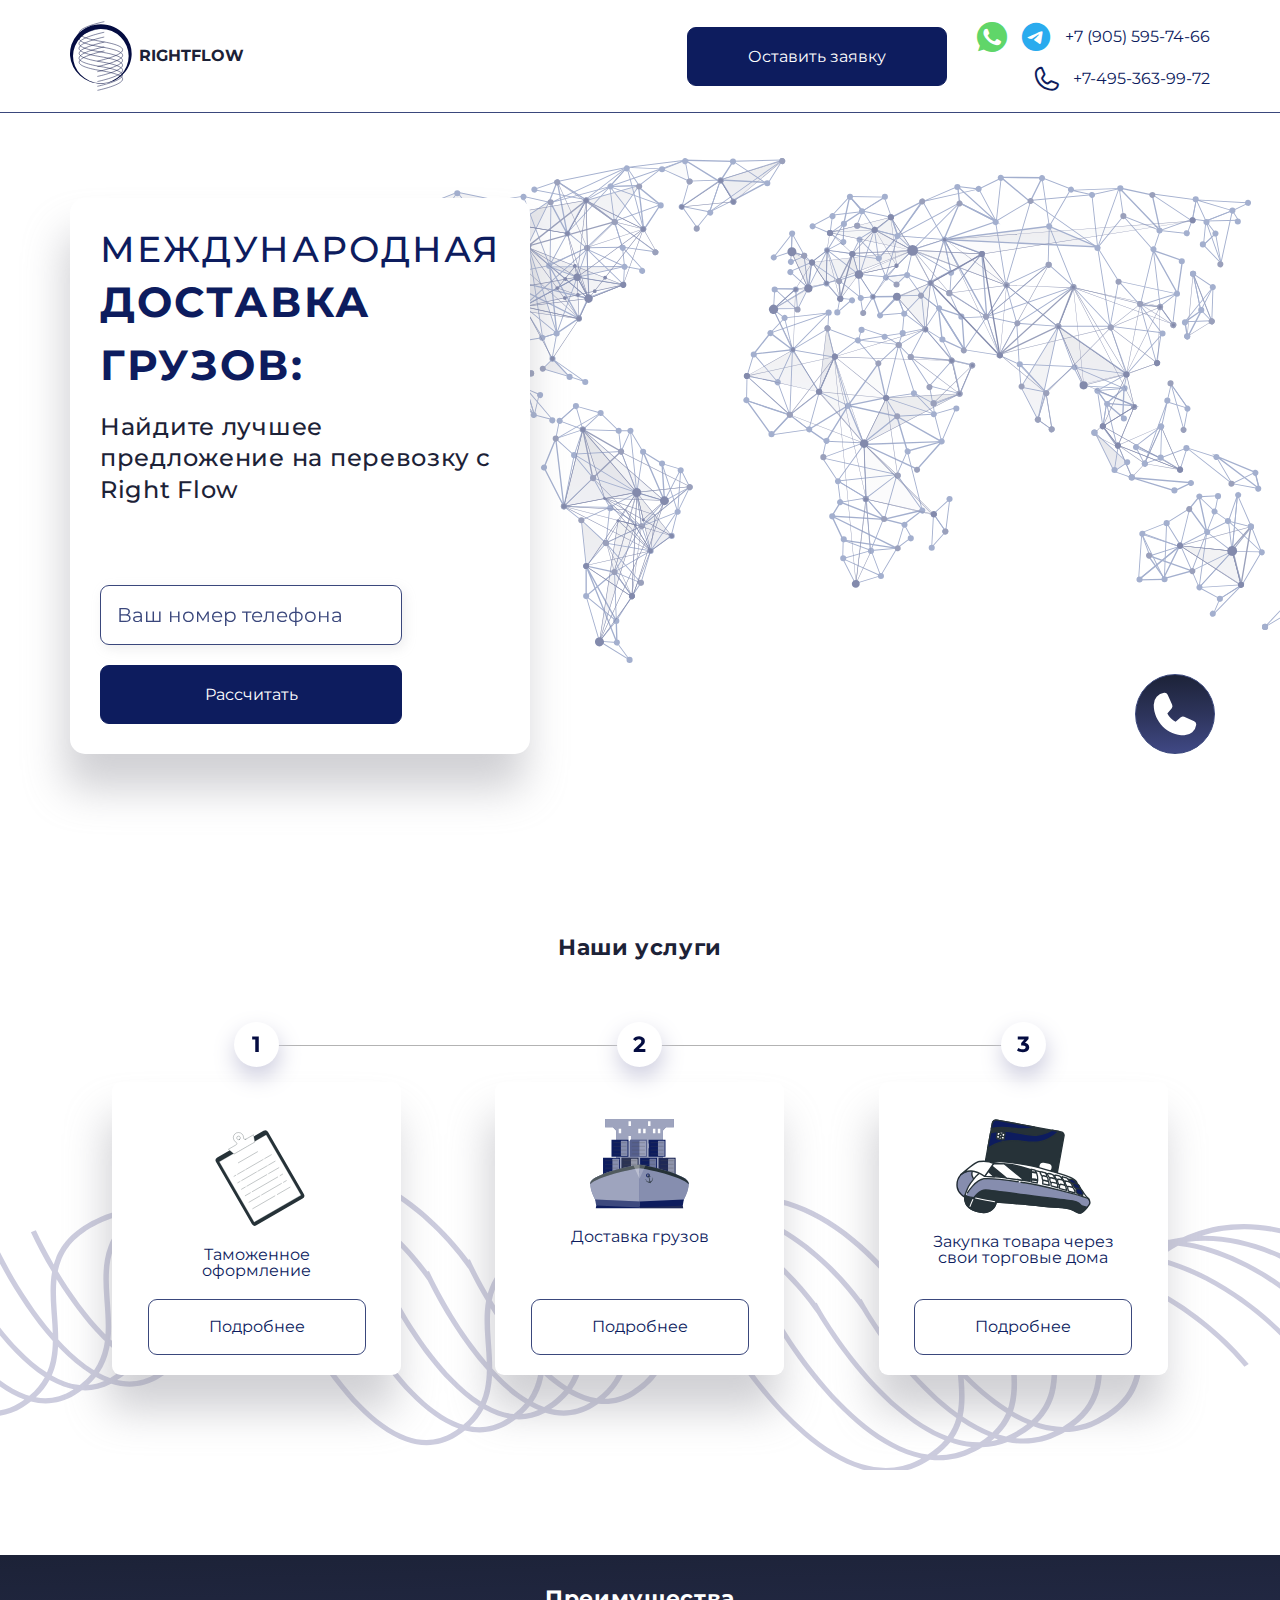
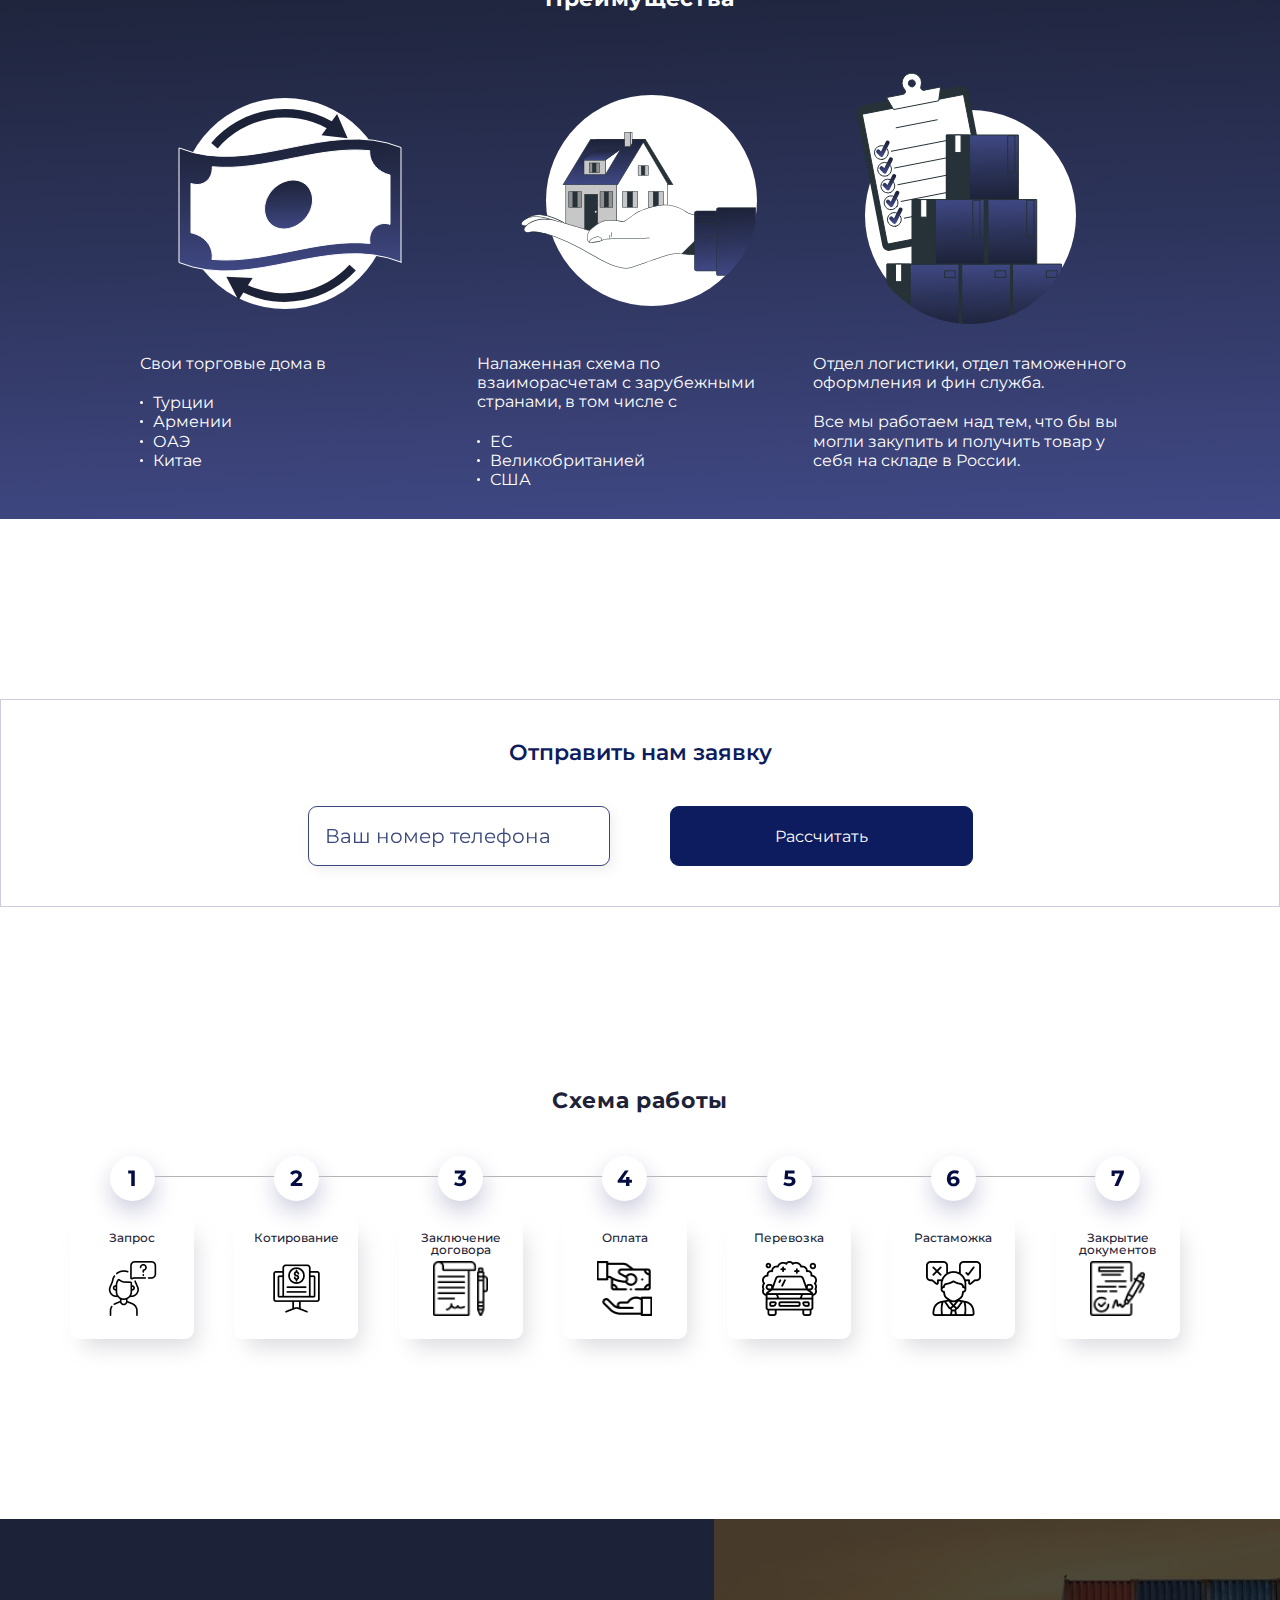
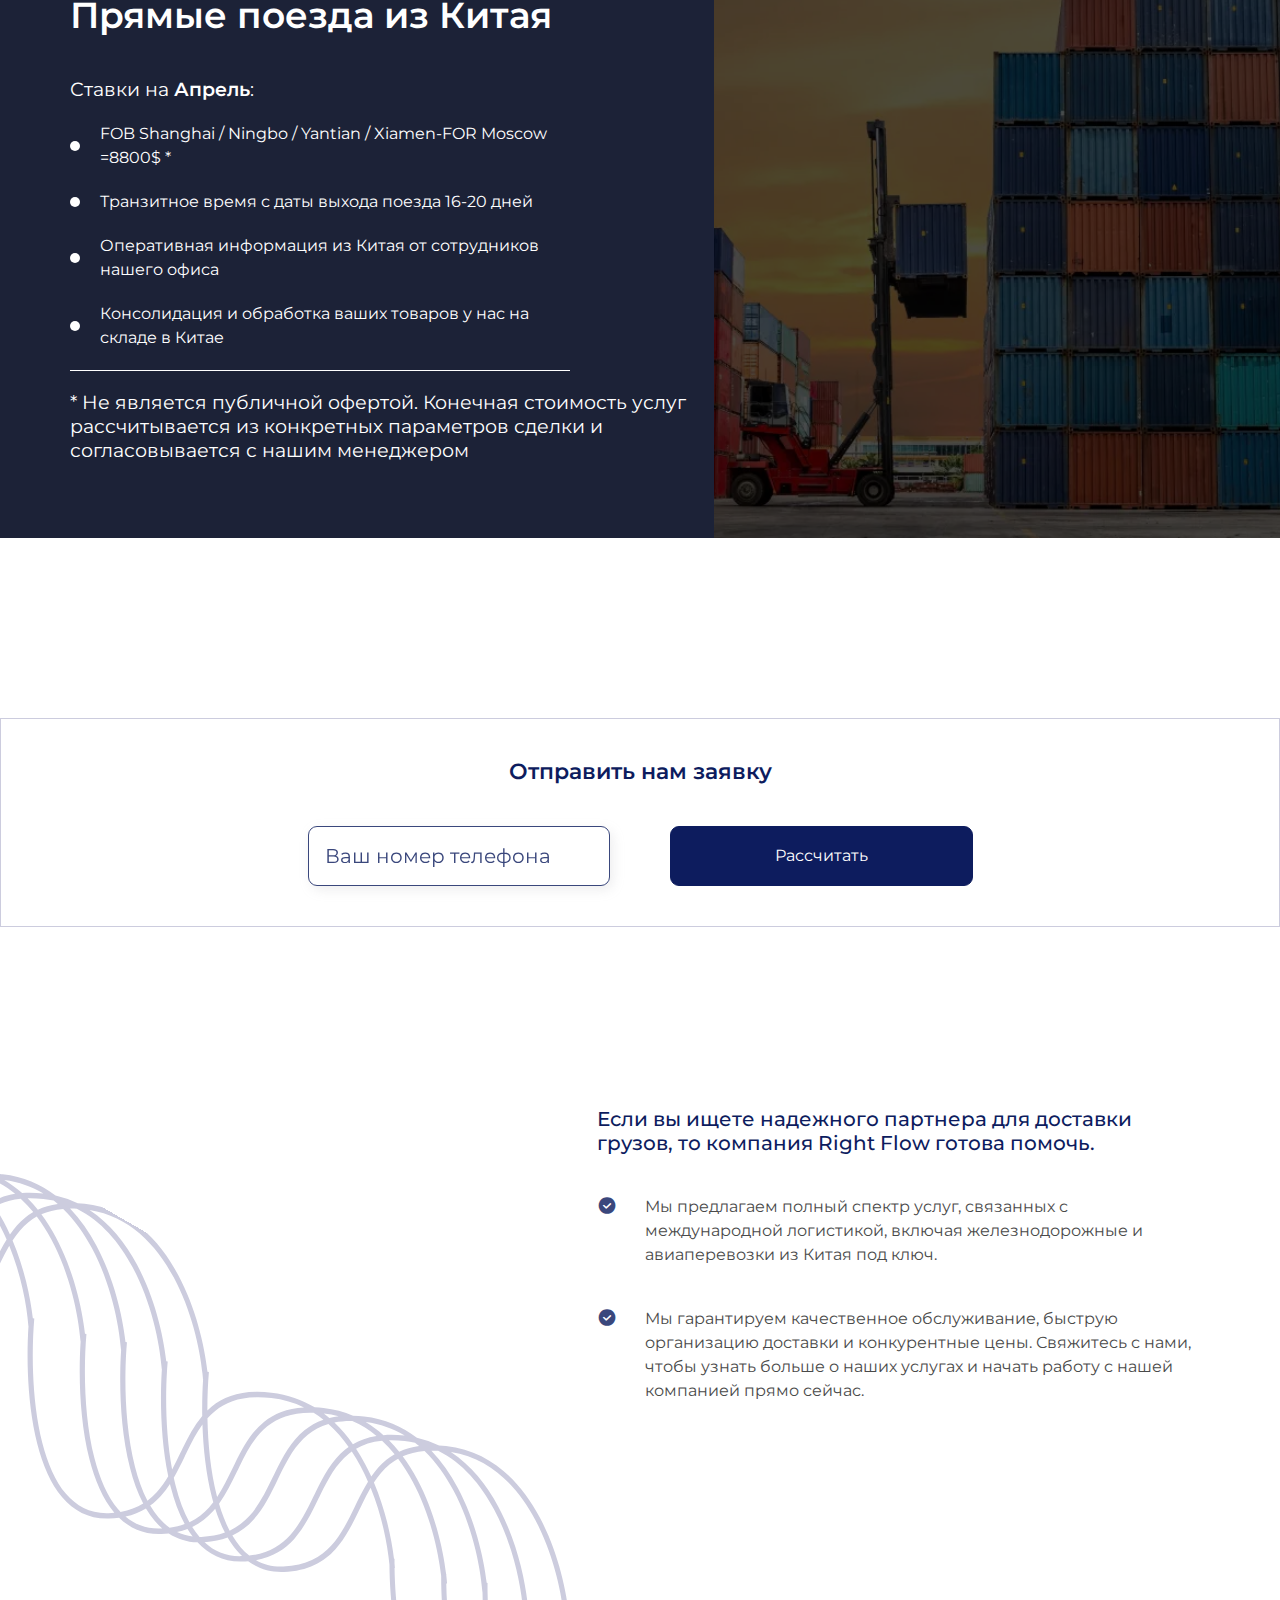
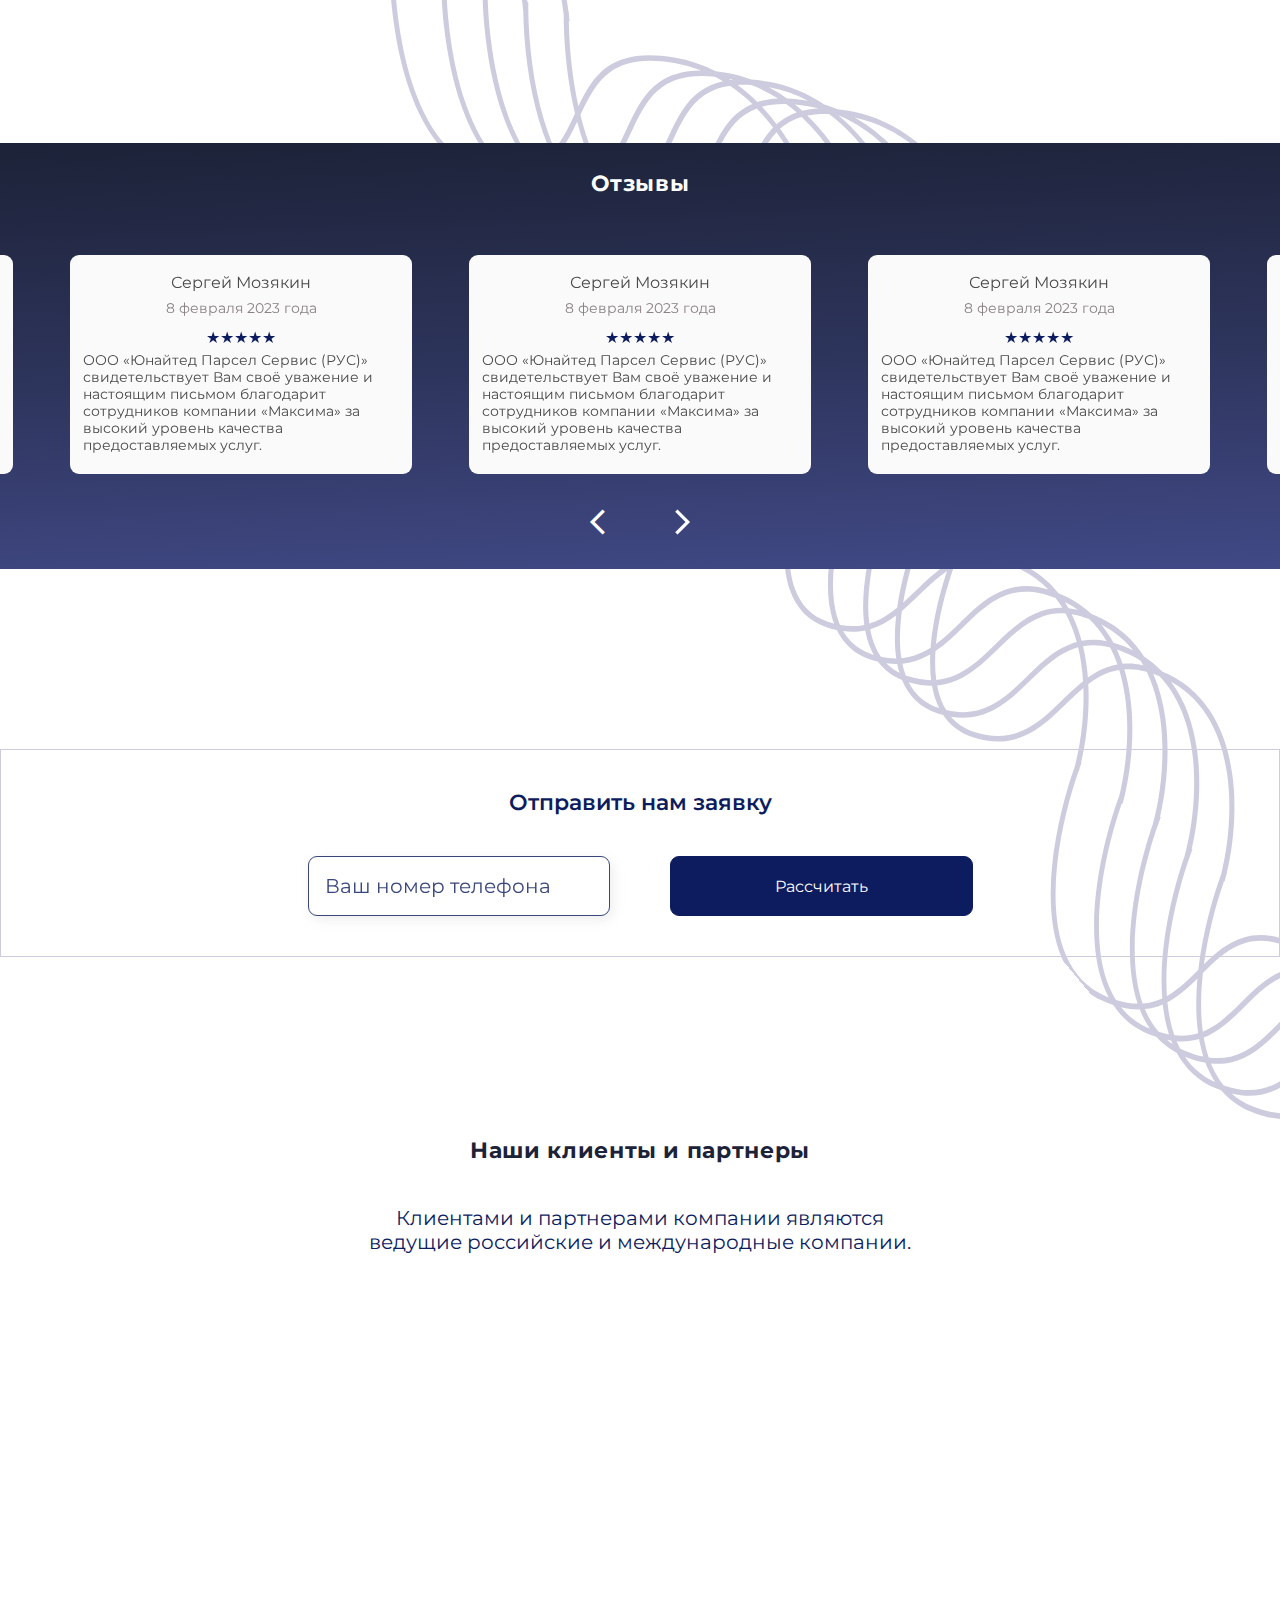
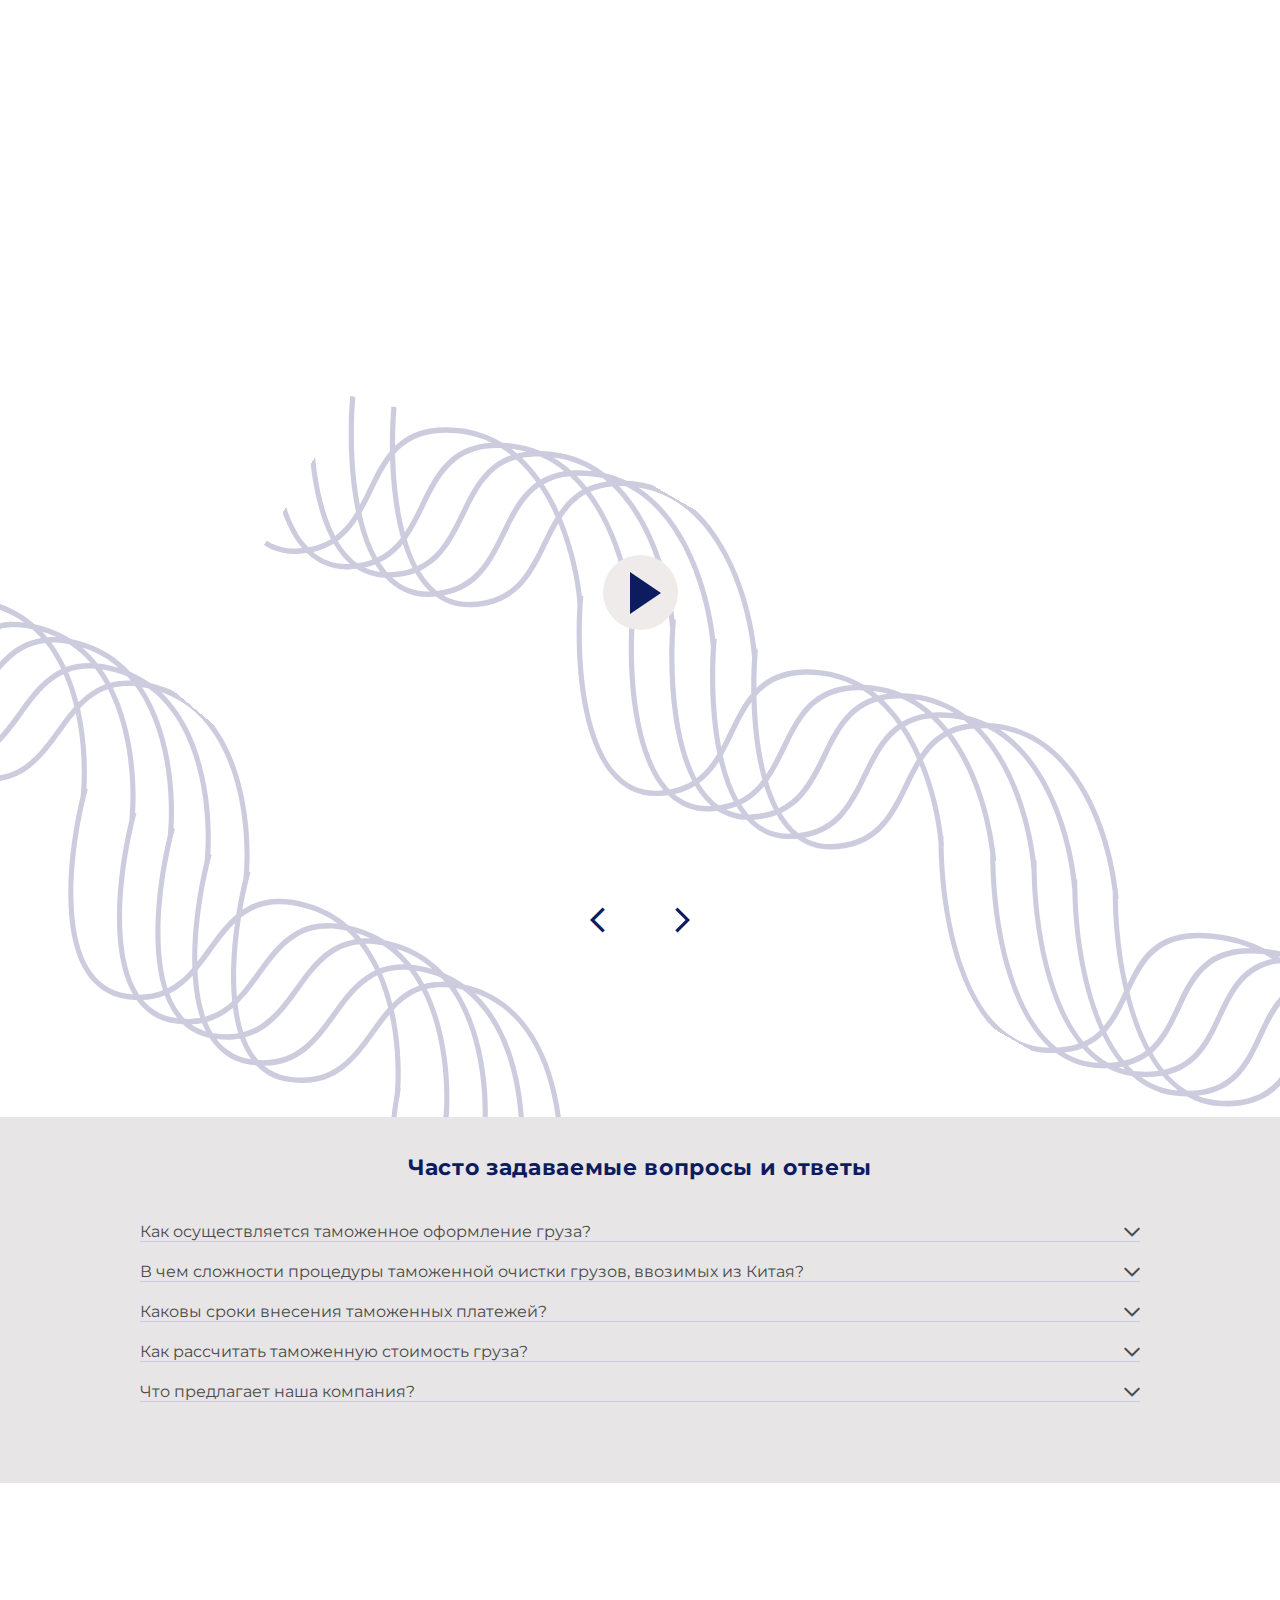
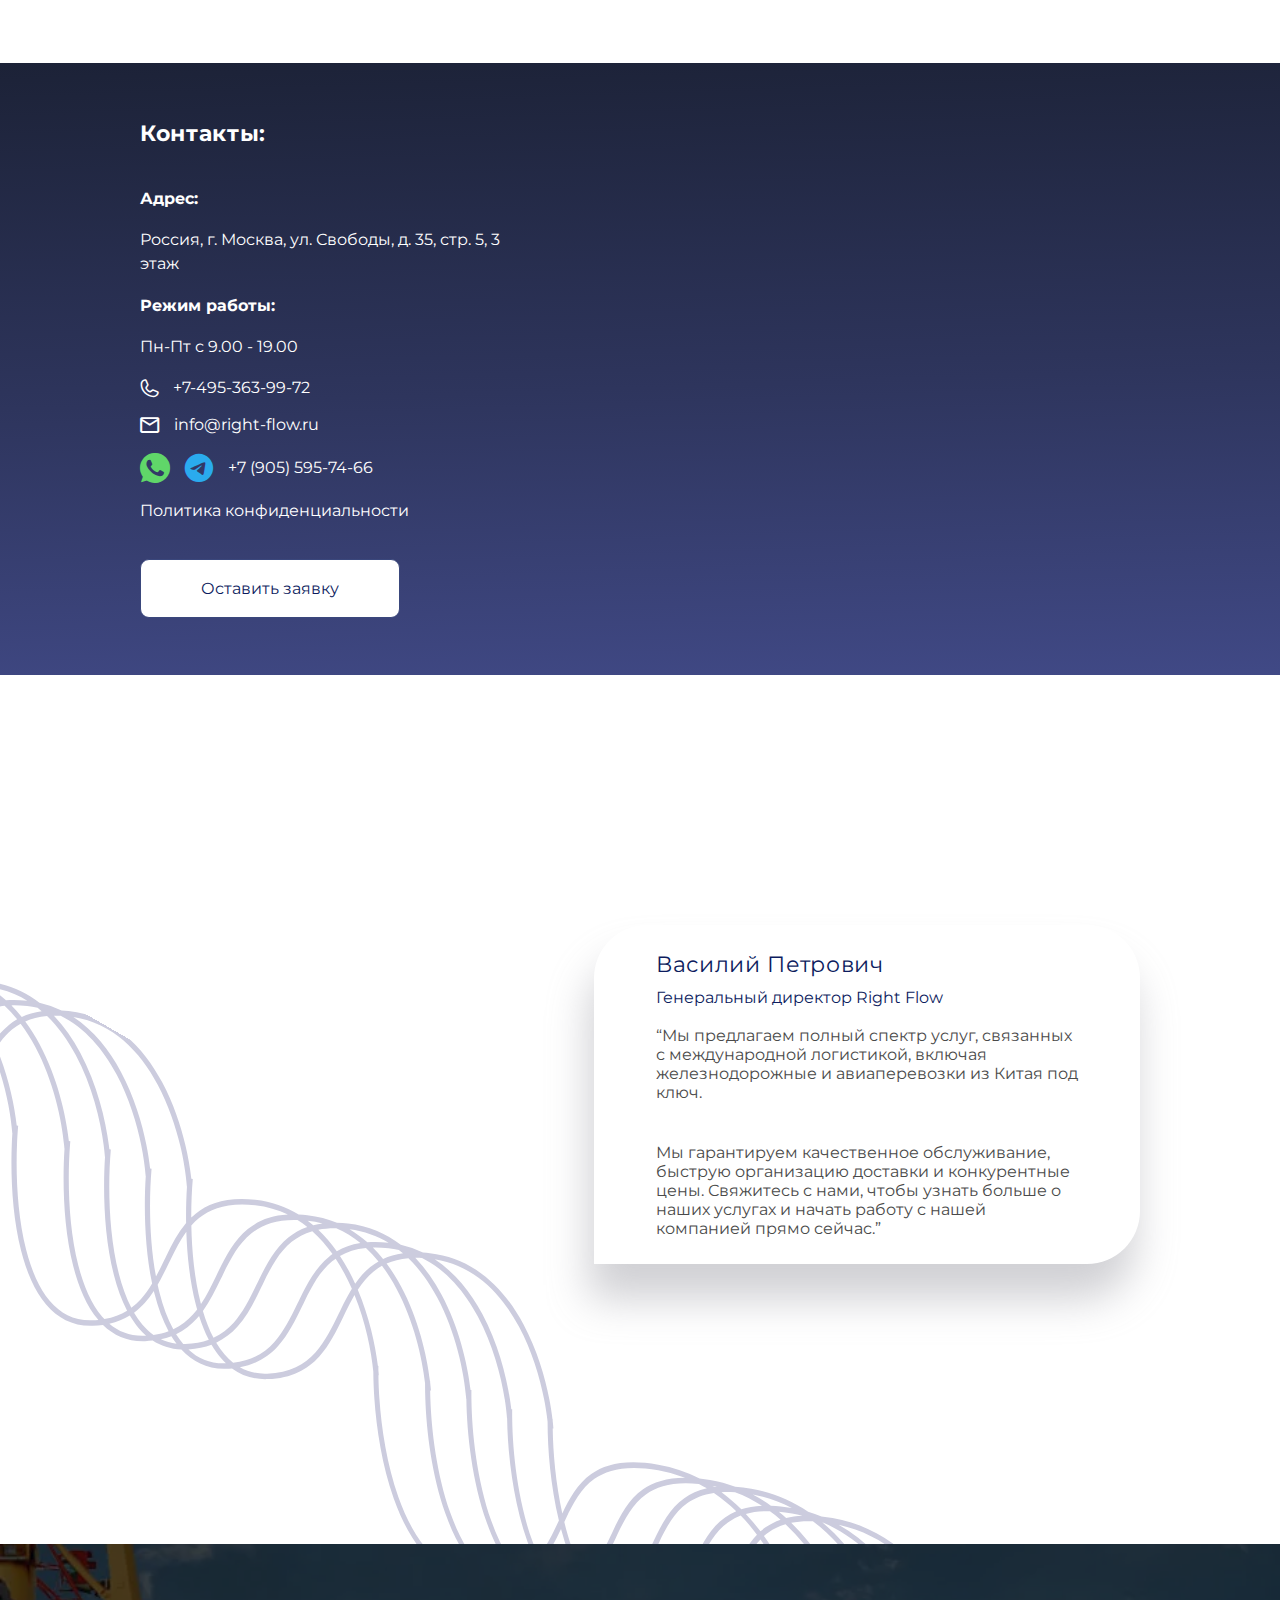
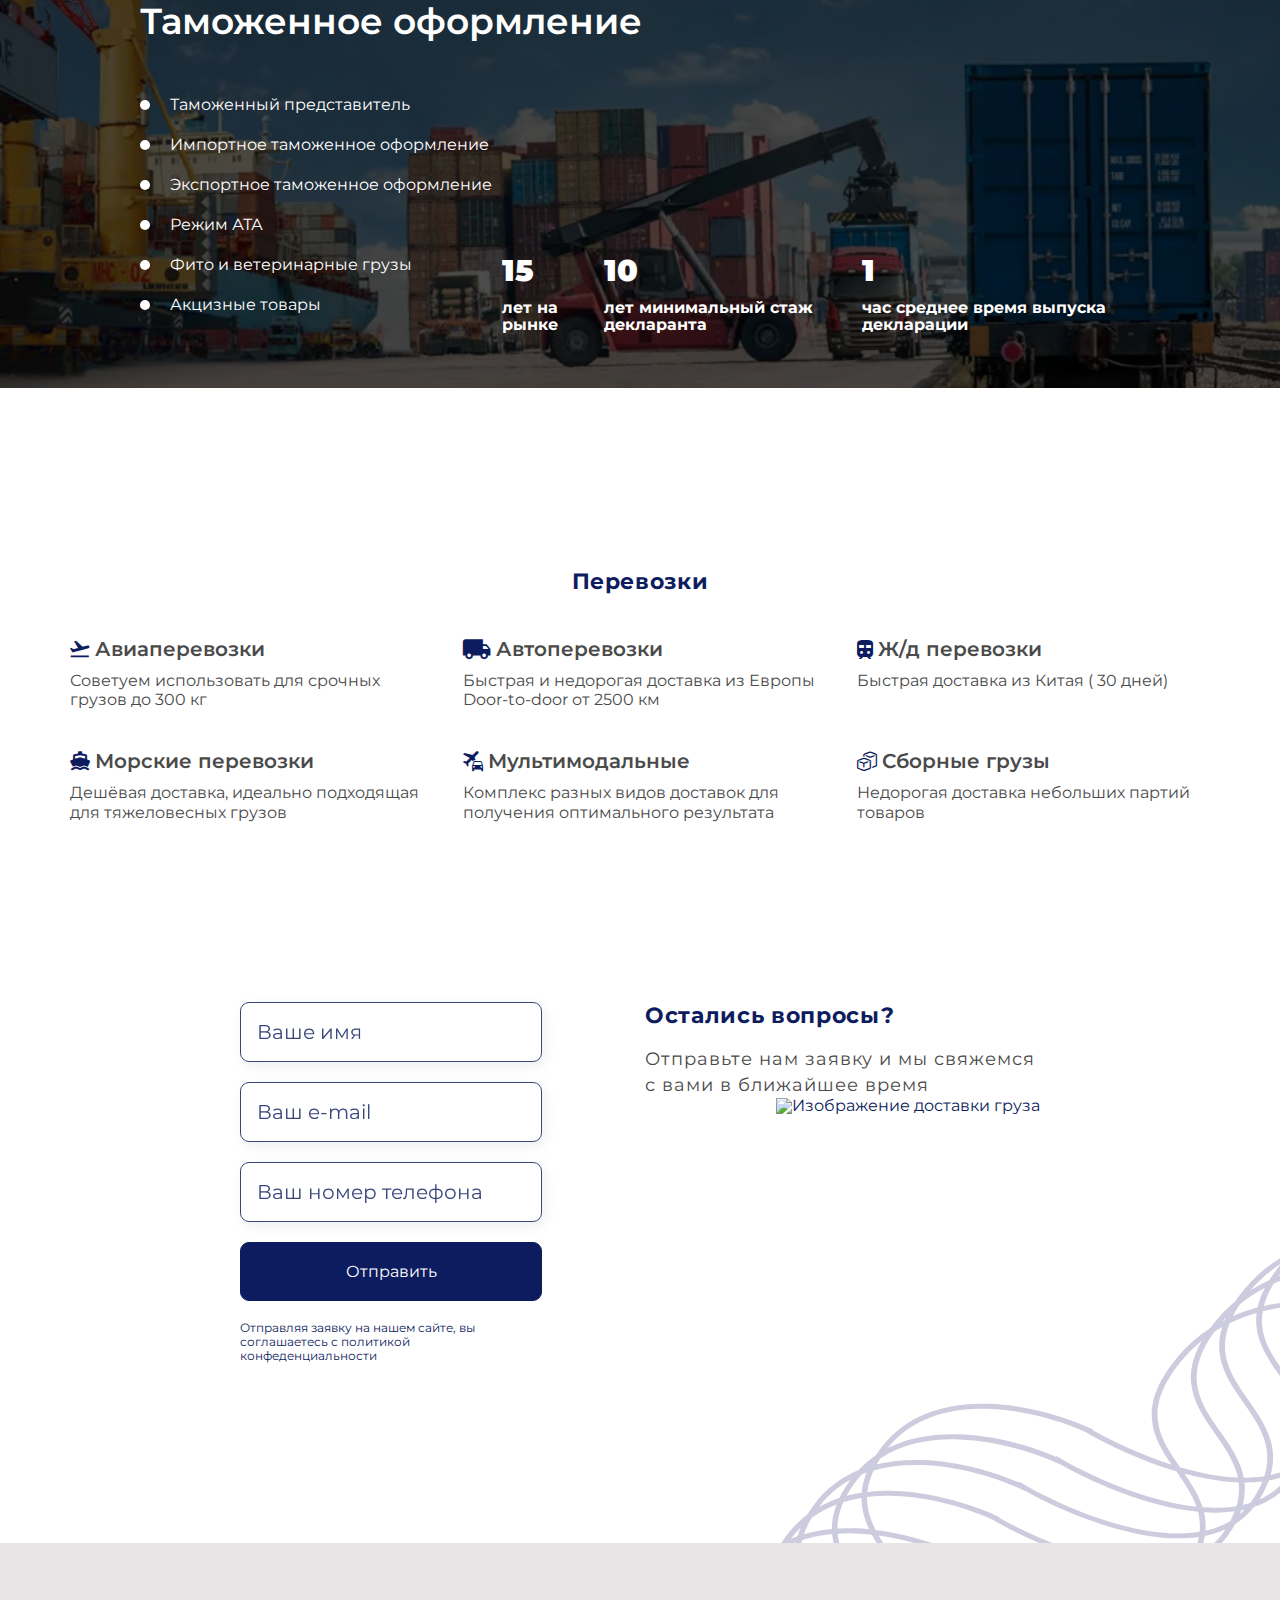
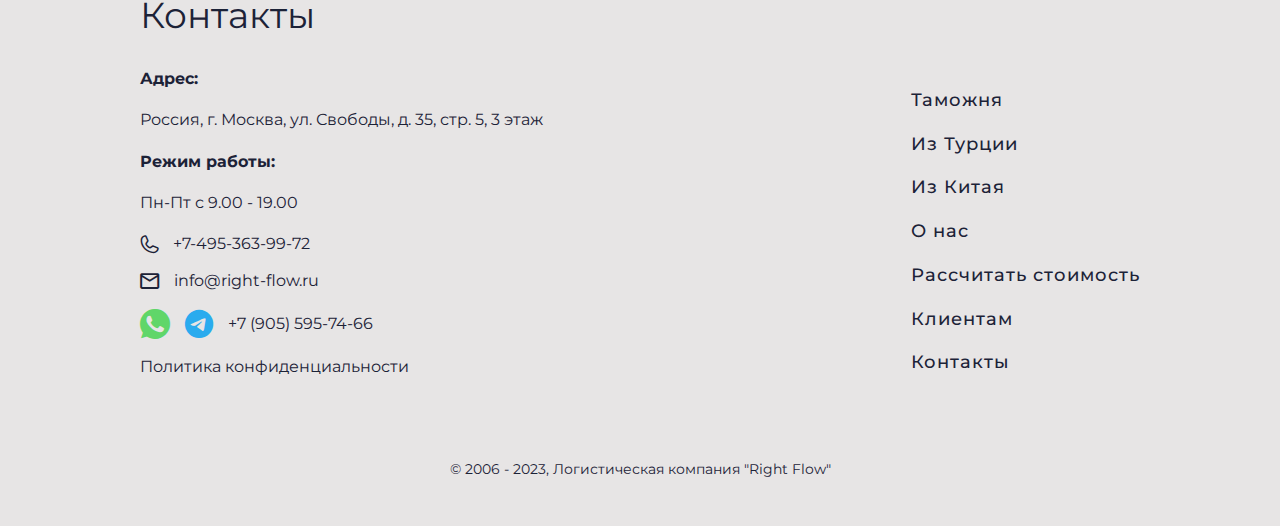
==== index.html @ 2e5d172c "prod2" ====
<!DOCTYPE html>
<html lang="ru">

<head>
	<meta charset="UTF-8">
	<title>Главная</title>
	<meta name="viewport" content="width=device-width, initial-scale=1.0">
	<meta name="format-detection" content="telephone=no">
	<style>
		body {
			opacity: 0;
		}
	</style>
	<link rel="stylesheet" href="css/style.min.css?_v=20230510151952">
	<link rel="shortcut icon" href="img/favicon.svg">
	<meta name="robots" content="noindex, nofollow">
	<meta name="theme-color" content="#3A477C">
	<meta name="description" content="Описание страницы сайта.">
	<meta name="keywords" content="Ключевые слова (10 шт)">
</head>

<body>
	<div class="wrapper">
		<header data-lp class="header">
			<div class="header__container">
				<div class="header__logo">
					<a href="index.html">
						<img src="img/logo.svg" alt="Логотип компании">
						<span>rightflow</span>
					</a>
				</div>
				<button data-popup="#form-request" type="button" class="header__button btn">Оставить заявку</button>
				<nav class="header__contacts links">
					<a href="#" class="links__social _icon-wh" title="WhatsApp"></a>
					<a href="#" class="links__social  _icon-tg" title="Telegram"></a>
					<a href="tel:79055957466" class="links__phone h">+7 (905) 595-74-66</a>
					<a href="tel:74953639972" class="links__main-phone _icon-phone h" title="Позвонить"><span>+7-495-363-99-72</span></a>
				</nav>
			</div>
		</header>
		<main class="main-page">
			<section class="main-page__main main">
				<div class="main__container">
					<div class="main__wrapper">
						<h1 class="main__title">
							<span>Международная</span>Доставка грузов:
						</h1>
						<p class="main__label">Найдите лучшее предложение на перевозку с Right Flow</p>
						<form data-dev data-popup-message="#form-success" action="#" class="main__form-main form__form">
							<input data-required data-phone-pattern autocomplete="off" type="text" name="form[]" placeholder="Ваш номер телефона" class="form__input">
							<button type="submit" class="form__submit btn">Рассчитать</button>
						</form>
						<a href="tel:74953639972" class="main__call call-btn" title="Позвонить"></a>
					</div>
				</div>
				<img src="img/main/map.svg" class="main__background" alt="Изображение фона">
			</section>
			<section class="main-page__services services">
				<div class="services__container">
					<h2 class="services__title h2">Наши услуги</h2>
					<ol class="services__list counter bg bg-services">
						<li class="services__item">
							<img src="img/main/service1.svg" class="services__image" alt="Иконка услуги">
							<h3 class="services__name">Таможенное оформление</h3>
							<a href="#" class="services__link btn-w">Подробнее</a>
						</li>
						<li class="services__item">
							<img src="img/main/service2.svg" class="services__image" alt="Иконка услуги">
							<h3 class="services__name">Доставка грузов</h3>
							<a href="#" class="services__link btn-w">Подробнее</a>
						</li>
						<li class="services__item">
							<img src="img/main/service3.svg" class="services__image" alt="Иконка услуги">
							<h3 class="services__name">Закупка товара через свои торговые дома</h3>
							<a href="#" class="services__link btn-w">Подробнее</a>
						</li>
					</ol>
				</div>
				<!-- <img src="img/main/Union.svg" class="services__background" alt="Изображение фона"> -->
			</section>
			<section class="main-page__advantages advantages">
				<div class="advantages__container">
					<h2 class="advantages__title">Преимущества</h2>
					<ul class="advantages__list">
						<li class="advantages__item">
							<div class="advantages__image"><img src="img/main/advantage1.svg" alt="Изображение преимущества"></div>
							<div class="advantages__info">
								<p>Свои торговые дома в</p>
								<ul>
									<li>Турции</li>
									<li>Армении</li>
									<li>ОАЭ</li>
									<li>Китае</li>
								</ul>
							</div>
						</li>
						<li class="advantages__item">
							<div class="advantages__image"><img src="img/main/advantage2.svg" alt="Изображение преимущества"></div>
							<div class="advantages__info">
								<p>Налаженная схема по взаиморасчетам с зарубежными странами, в том числе с</p>
								<ul>
									<li>ЕС</li>
									<li>Великобританией</li>
									<li>США</li>
								</ul>
							</div>
						</li>
						<li class="advantages__item">
							<div class="advantages__image"><img src="img/main/advantage3.svg" alt="Изображение преимущества"></div>
							<div class="advantages__info">
								<p>Отдел логистики, отдел таможенного оформления и фин служба.</p>
								<p>Все мы работаем над тем, что бы вы могли закупить и получить товар у себя на складе в России.</p>
							</div>
						</li>
					</ul>
				</div>
			</section>
			<section class="main-page__form form">
				<h2 class="form__title">Отправить нам заявку</h2>
				<form data-dev data-popup-message="#form-success" action="#" class="main-page__form form__form">
					<input data-required data-phone-pattern autocomplete="off" type="text" name="form[]" placeholder="Ваш номер телефона" class="form__input">
					<button type="submit" class="form__submit btn">Рассчитать</button>
				</form>
			</section>
			<section class="main-page__steps steps">
				<div class="steps__container">
					<h2 class="steps__title h2">Схема работы</h2>
					<ol class="steps__list counter">
						<li class="steps__item">
							<div class="steps__name">Запрос</div>
							<picture><source srcset="img/main/step1.webp" type="image/webp"><img src="img/main/step1.png" alt="Изображение схемы" class="steps__image" loading="lazy"></picture>
						</li>
						<li class="steps__item">
							<div class="steps__name">Котирование</div>
							<picture><source srcset="img/main/step2.webp" type="image/webp"><img src="img/main/step2.png" alt="Изображение схемы" class="steps__image" loading="lazy"></picture>
						</li>
						<li class="steps__item">
							<div class="steps__name">Заключение договора</div>
							<picture><source srcset="img/main/step3.webp" type="image/webp"><img src="img/main/step3.png" alt="Изображение схемы" class="steps__image" loading="lazy"></picture>
						</li>
						<li class="steps__item">
							<div class="steps__name">Оплата</div>
							<picture><source srcset="img/main/step4.webp" type="image/webp"><img src="img/main/step4.png" alt="Изображение схемы" class="steps__image" loading="lazy"></picture>
						</li>
						<li class="steps__item">
							<div class="steps__name">Перевозка</div>
							<picture><source srcset="img/main/step5.webp" type="image/webp"><img src="img/main/step5.png" alt="Изображение схемы" class="steps__image" loading="lazy"></picture>
						</li>
						<li class="steps__item">
							<div class="steps__name">Растаможка</div>
							<picture><source srcset="img/main/step6.webp" type="image/webp"><img src="img/main/step6.png" alt="Изображение схемы" class="steps__image" loading="lazy"></picture>
						</li>
						<li class="steps__item">
							<div class="steps__name">Закрытие документов</div>
							<picture><source srcset="img/main/step7.webp" type="image/webp"><img src="img/main/step7.png" alt="Изображение схемы" class="steps__image" loading="lazy"></picture>
						</li>
					</ol>
				</div>
			</section>
			<section class="main-page__trains trains">
				<div class="trains__content">
					<h2 class="trains__title">Прямые поезда из Китая</h2>
					<p class="trains__label">Ставки на <span>Апрель</span>:</p>
					<ul class="trains__list">
						<li class="trains__item">FOB Shanghai / Ningbo / Yantian / Xiamen-FOR Moscow =8800$ *</li>
						<li class="trains__item">Транзитное время с даты выхода поезда 16-20 дней</li>
						<li class="trains__item">Оперативная информация из Китая от сотрудников нашего офиса</li>
						<li class="trains__item">Консолидация и обработка ваших товаров у нас на складе в Китае</li>
					</ul>
					<p class="trains__text">* Не является публичной офертой. Конечная стоимость услуг рассчитывается из конкретных параметров сделки и согласовывается с нашим менеджером</p>
				</div>
				<div class="trains__image"><picture><source srcset="img/main/transport.webp" type="image/webp"><img src="img/main/transport.jpg" alt="Изображение грузоперевозок"></picture></div>
			</section>
			<section class="main-page__form form">
				<h2 class="form__title">Отправить нам заявку</h2>
				<form data-dev data-popup-message="#form-success" action="#" class="main-page__form form__form">
					<input data-required data-phone-pattern autocomplete="off" type="text" name="form[]" placeholder="Ваш номер телефона" class="form__input">
					<button type="submit" class="form__submit btn">Рассчитать</button>
				</form>
			</section>
			<section class="main-page__info info">
				<div class="info__container bg bg-info">
					<div class="info__image"><picture><source data-srcset="img/main/info.webp" srcset="[data-uri]" type="image/webp"><img src="[data-uri]"  data-src="img/main/info.jpg" alt="Изображение грузоперевозок" loading="lazy"></picture></div>
					<div class="info__content">
						<h2 class="info__title">Если вы ищете надежного партнера для доставки грузов, то компания Right Flow готова помочь.</h2>
						<div class="info__text">
							<p class="_icon-ck">Мы предлагаем полный спектр услуг, связанных с международной логистикой, включая железнодорожные и авиаперевозки из Китая под ключ. </p>
							<p class="_icon-ck">Мы гарантируем качественное обслуживание, быструю организацию доставки и конкурентные цены. Свяжитесь с нами, чтобы узнать больше о наших услугах и начать работу с нашей компанией прямо сейчас.</p>
						</div>
					</div>
				</div>
			</section>
			<section class="main-page__reviews bg reviews">
				<div class="reviews__container">
					<h2 class="reviews__title">Отзывы</h2>
					<div class="reviews__slider swiper">
						<div class="reviews__wrapper swiper-wrapper">
							<div class="reviews__slide swiper-slide">
								<div class="reviews__author">Сергей Мозякин</div>
								<div class="reviews__date">8 февраля 2023 года</div>
								<div class="reviews__rating">★★★★★</div>
								<div class="reviews__text">ООО «Юнайтед Парсел Сервис (РУС)» свидетельствует Вам своё уважение и настоящим письмом благодарит сотрудников компании «Максима» за высокий уровень качества предоставляемых услуг.</div>
							</div>
							<div class="reviews__slide swiper-slide">
								<div class="reviews__author">Сергей Мозякин</div>
								<div class="reviews__date">8 февраля 2023 года</div>
								<div class="reviews__rating">★★★★★</div>
								<div class="reviews__text">ООО «Юнайтед Парсел Сервис (РУС)» свидетельствует Вам своё уважение и настоящим письмом благодарит сотрудников компании «Максима» за высокий уровень качества предоставляемых услуг.</div>
							</div>
							<div class="reviews__slide swiper-slide">
								<div class="reviews__author">Сергей Мозякин</div>
								<div class="reviews__date">8 февраля 2023 года</div>
								<div class="reviews__rating">★★★★★</div>
								<div class="reviews__text">ООО «Юнайтед Парсел Сервис (РУС)» свидетельствует Вам своё уважение и настоящим письмом благодарит сотрудников компании «Максима» за высокий уровень качества предоставляемых услуг.</div>
							</div>
							<div class="reviews__slide swiper-slide">
								<div class="reviews__author">Сергей Мозякин</div>
								<div class="reviews__date">8 февраля 2023 года</div>
								<div class="reviews__rating">★★★★★</div>
								<div class="reviews__text">ООО «Юнайтед Парсел Сервис (РУС)» свидетельствует Вам своё уважение и настоящим письмом благодарит сотрудников компании «Максима» за высокий уровень качества предоставляемых услуг.</div>
							</div>
							<div class="reviews__slide swiper-slide">
								<div class="reviews__author">Сергей Мозякин</div>
								<div class="reviews__date">8 февраля 2023 года</div>
								<div class="reviews__rating">★★★★★</div>
								<div class="reviews__text">ООО «Юнайтед Парсел Сервис (РУС)» свидетельствует Вам своё уважение и настоящим письмом благодарит сотрудников компании «Максима» за высокий уровень качества предоставляемых услуг.</div>
							</div>
							<div class="reviews__slide swiper-slide">
								<div class="reviews__author">Сергей Мозякин</div>
								<div class="reviews__date">8 февраля 2023 года</div>
								<div class="reviews__rating">★★★★★</div>
								<div class="reviews__text">ООО «Юнайтед Парсел Сервис (РУС)» свидетельствует Вам своё уважение и настоящим письмом благодарит сотрудников компании «Максима» за высокий уровень качества предоставляемых услуг.</div>
							</div>
							<div class="reviews__slide swiper-slide">
								<div class="reviews__author">Сергей Мозякин</div>
								<div class="reviews__date">8 февраля 2023 года</div>
								<div class="reviews__rating">★★★★★</div>
								<div class="reviews__text">ООО «Юнайтед Парсел Сервис (РУС)» свидетельствует Вам своё уважение и настоящим письмом благодарит сотрудников компании «Максима» за высокий уровень качества предоставляемых услуг.</div>
							</div>
							<div class="reviews__slide swiper-slide">
								<div class="reviews__author">Сергей Мозякин</div>
								<div class="reviews__date">8 февраля 2023 года</div>
								<div class="reviews__rating">★★★★★</div>
								<div class="reviews__text">ООО «Юнайтед Парсел Сервис (РУС)» свидетельствует Вам своё уважение и настоящим письмом благодарит сотрудников компании «Максима» за высокий уровень качества предоставляемых услуг.</div>
							</div>
							<div class="reviews__slide swiper-slide">
								<div class="reviews__author">Сергей Мозякин</div>
								<div class="reviews__date">8 февраля 2023 года</div>
								<div class="reviews__rating">★★★★★</div>
								<div class="reviews__text">ООО «Юнайтед Парсел Сервис (РУС)» свидетельствует Вам своё уважение и настоящим письмом благодарит сотрудников компании «Максима» за высокий уровень качества предоставляемых услуг.</div>
							</div>
						</div>
						<div class="reviews__arrows arrows">
							<button type="button" class="arrows__arrow reviews__arrow-prev _icon-arr" title="Предыдущий слайд"></button>
							<button type="button" class="arrows__arrow reviews__arrow-next _icon-arr" title="Следующий слайд"></button>
						</div>
					</div>
				</div>
			</section>
			<section class="main-page__form form">
				<h2 class="form__title">Отправить нам заявку</h2>
				<form data-dev data-popup-message="#form-success" action="#" class="main-page__form form__form">
					<input data-required data-phone-pattern autocomplete="off" type="text" name="form[]" placeholder="Ваш номер телефона" class="form__input">
					<button type="submit" class="form__submit btn">Рассчитать</button>
				</form>
			</section>
			<section class="main-page__brands brands">
				<div class="brands__container">
					<h2 class="brands__title h2">Наши клиенты и партнеры</h2>
					<p class="brands__text">Клиентами и партнерами компании являются ведущие российские и международные компании.</p>
					<ul class="brands__list">
						<li class="brands__item"><picture><source data-srcset="img/brands/1.webp" srcset="[data-uri]" type="image/webp"><img src="[data-uri]"  data-src="img/brands/1.png" alt="Изображение бренда" loading="lazy"></picture></li>
						<li class="brands__item"><picture><source data-srcset="img/brands/2.webp" srcset="[data-uri]" type="image/webp"><img src="[data-uri]"  data-src="img/brands/2.png" alt="Изображение бренда" loading="lazy"></picture></li>
						<li class="brands__item"><picture><source data-srcset="img/brands/3.webp" srcset="[data-uri]" type="image/webp"><img src="[data-uri]"  data-src="img/brands/3.png" alt="Изображение бренда" loading="lazy"></picture></li>
						<li class="brands__item"><picture><source data-srcset="img/brands/4.webp" srcset="[data-uri]" type="image/webp"><img src="[data-uri]"  data-src="img/brands/4.png" alt="Изображение бренда" loading="lazy"></picture></li>
						<li class="brands__item"><picture><source data-srcset="img/brands/5.webp" srcset="[data-uri]" type="image/webp"><img src="[data-uri]"  data-src="img/brands/5.png" alt="Изображение бренда" loading="lazy"></picture></li>
						<li class="brands__item"><picture><source data-srcset="img/brands/6.webp" srcset="[data-uri]" type="image/webp"><img src="[data-uri]"  data-src="img/brands/6.png" alt="Изображение бренда" loading="lazy"></picture></li>
						<li class="brands__item"><picture><source data-srcset="img/brands/7.webp" srcset="[data-uri]" type="image/webp"><img src="[data-uri]"  data-src="img/brands/7.png" alt="Изображение бренда" loading="lazy"></picture></li>
						<li class="brands__item"><picture><source data-srcset="img/brands/8.webp" srcset="[data-uri]" type="image/webp"><img src="[data-uri]"  data-src="img/brands/8.png" alt="Изображение бренда" loading="lazy"></picture></li>
						<li class="brands__item"><picture><source data-srcset="img/brands/9.webp" srcset="[data-uri]" type="image/webp"><img src="[data-uri]"  data-src="img/brands/9.png" alt="Изображение бренда" loading="lazy"></picture></li>
						<li class="brands__item"><picture><source data-srcset="img/brands/10.webp" srcset="[data-uri]" type="image/webp"><img src="[data-uri]"  data-src="img/brands/10.png" alt="Изображение бренда" loading="lazy"></picture></li>
						<li class="brands__item"><picture><source data-srcset="img/brands/11.webp" srcset="[data-uri]" type="image/webp"><img src="[data-uri]"  data-src="img/brands/11.png" alt="Изображение бренда" loading="lazy"></picture></li>
						<li class="brands__item"><picture><source data-srcset="img/brands/12.webp" srcset="[data-uri]" type="image/webp"><img src="[data-uri]"  data-src="img/brands/12.png" alt="Изображение бренда" loading="lazy"></picture></li>
						<li class="brands__item"><picture><source data-srcset="img/brands/13.webp" srcset="[data-uri]" type="image/webp"><img src="[data-uri]"  data-src="img/brands/13.png" alt="Изображение бренда" loading="lazy"></picture></li>
						<li class="brands__item"><picture><source data-srcset="img/brands/14.webp" srcset="[data-uri]" type="image/webp"><img src="[data-uri]"  data-src="img/brands/14.png" alt="Изображение бренда" loading="lazy"></picture></li>
						<li class="brands__item"><picture><source data-srcset="img/brands/15.webp" srcset="[data-uri]" type="image/webp"><img src="[data-uri]"  data-src="img/brands/15.png" alt="Изображение бренда" loading="lazy"></picture></li>
						<li class="brands__item"><picture><source data-srcset="img/brands/16.webp" srcset="[data-uri]" type="image/webp"><img src="[data-uri]"  data-src="img/brands/16.png" alt="Изображение бренда" loading="lazy"></picture></li>
					</ul>
				</div>
			</section>
			<section class="main-page__video video">
				<div class="video__container bg bg-video">
					<h2 hidden>Видео грузоперевозок</h2>
					<div class="video__slider swiper">
						<div class="video__wrapper swiper-wrapper">
							<div class="video__slide swiper-slide">
								<div class="video__body">
									<!-- <video data-src="img/1.mp4" class="video__video" class="lazy" controls loading="lazy"></video> -->
									<iframe class="video__video" src="https://www.youtube.com/embed/cQC4Fzg0zpA" loading="lazy" title="YouTube video player" frameborder="0" allow="accelerometer; autoplay; clipboard-write; encrypted-media; gyroscope; picture-in-picture; web-share" allowfullscreen></iframe>
									<button class="video__btn" type="button" title="Включить видео"></button>
								</div>
							</div>
							<div class="video__slide swiper-slide">
								<div class="video__body">
									<!-- <video src="img/1.mp4" class="video__video" controls preload="metadata" loading="lazy"></video> -->
									<button class="video__btn" type="button" title="Включить видео"></button>
								</div>
							</div>
							<div class="video__slide swiper-slide">
								<div class="video__body">
									<!-- <video src="img/1.mp4" class="video__video" controls preload="metadata" loading="lazy"></video> -->
									<button class="video__btn" type="button" title="Включить видео"></button>
								</div>
							</div>
						</div>
						<div class="video__arrows arrows">
							<button type="button" class="arrows__arrow video__arrow-prev _icon-arr" title="Предыдущее видео"></button>
							<button type="button" class="arrows__arrow video__arrow-next _icon-arr" title="Следующее видео"></button>
						</div>
					</div>
				</div>
			</section>
			<section class="main-page__faq faq">
				<div class="faq__container bg bg-faq">
					<h2 class="faq__title h2">Часто задаваемые вопросы и ответы</h2>
					<div data-spollers class="faq__spollers">
						<button data-spoller class="faq__question" type="button">Как осуществляется таможенное оформление груза?</button>
						<p class="faq__answer">Контент спойлера Как осуществляется таможенное оформление груза? Как осуществляется таможенное оформление груза? Как осуществляется таможенное оформление груза? Как осуществляется таможенное оформление груза?</p>
						<button data-spoller class="faq__question" type="button">В чем сложности процедуры таможенной очистки грузов, ввозимых из Китая?</button>
						<p class="faq__answer">Контент спойлера</p>
						<button data-spoller class="faq__question" type="button">Каковы сроки внесения таможенных платежей?</button>
						<p class="faq__answer">Контент спойлера</p>
						<button data-spoller class="faq__question" type="button">Как рассчитать таможенную стоимость груза?</button>
						<p class="faq__answer">Контент спойлера</p>
						<button data-spoller class="faq__question" type="button">Что предлагает наша компания?</button>
						<p class="faq__answer">Контент спойлера</p>
					</div>
				</div>
			</section>
			<section class="main-page__contacts contacts">
				<div class="contacts__container">
					<div class="contacts__content">
						<h2 class="contacts__title">Контакты:</h2>
						<dl class="contacts__dl">
							<dt class="contacts__dt">Адрес:</dt>
							<dd class="contacts__dd">Россия, г. Москва, ул. Свободы, д. 35, стр. 5, 3 этаж</dd>
							<dt class="contacts__dt">Режим работы:</dt>
							<dd class="contacts__dd">Пн-Пт с 9.00 - 19.00</dd>
						</dl>
						<a href="tel:74953639972" class="contacts__main-phone _icon-phone h"><span>+7-495-363-99-72</span></a>
						<a href="mailto:info@right-flow.ru" class="contacts__mail _icon-mail h"><span>info@right-flow.ru</span></a>
						<div class="contacts__socials">
							<a href="#" class="contacts__social-link _icon-wh" title="WhatsApp"></a>
							<a href="#" class="contacts__social-link  _icon-tg" title="Telegram"></a>
							<a href="tel:79055957466" class="contacts__phone h">+7 (905) 595-74-66</a>
						</div>
						<a href="#" class="contacts__policy h">Политика конфиденциальности</a>
						<button data-popup="#form-request" type="button" class="contacts__button btn-w">Оставить заявку</button>
					</div>
					<iframe class="contacts__map" title="Карта" data-src="https://yandex.ru/map-widget/v1/?um=constructor%3A84854bc3358b6f5cee6ca7e6732424d9b78f14c8f39b1a6c69955e4850a4de50&amp;source=constructor" width="100%" height="450" frameborder="0"></iframe>
				</div>
			</section>
			<section class="main-page__director director">
				<div class="director__container">
					<div class="director__image bg bg-director"><picture><source data-srcset="img/main/director.webp" srcset="[data-uri]" type="image/webp"><img src="[data-uri]"  data-src="img/main/director.jpg" alt="Фотография директора"></picture></div>
					<div class="director__content">
						<h2 class="director__name">Василий Петрович</h2>
						<span class="director__job">Генеральный директор Right Flow</span>
						<div class="director__text">
							<p>“Мы предлагаем полный спектр услуг, связанных с международной логистикой, включая железнодорожные и авиаперевозки из Китая под ключ. </p>
							<p>Мы гарантируем качественное обслуживание, быструю организацию доставки и конкурентные цены. Свяжитесь с нами, чтобы узнать больше о наших услугах и начать работу с нашей компанией прямо сейчас.”</p>
						</div>
					</div>
				</div>
			</section>
			<section class="main-page__custom custom">
				<div class="custom__container">
					<h2 class="custom__title">Таможенное оформление</h2>
					<ul class="custom__list">
						<li class="custom__item">Таможенный представитель</li>
						<li class="custom__item">Импортное таможенное оформление</li>
						<li class="custom__item">Экспортное таможенное оформление</li>
						<li class="custom__item">Режим АТА</li>
						<li class="custom__item">Фито и ветеринарные грузы</li>
						<li class="custom__item">Акцизные товары</li>
					</ul>
					<ul class="custom__values">
						<li class="custom__value"><span>15</span>лет на рынке</li>
						<li class="custom__value"><span>10</span>лет минимальный стаж декларанта</li>
						<li class="custom__value"><span>1</span>час среднее время выпуска декларации</li>
					</ul>
				</div>
				<picture><source srcset="img/main/transport3.webp" type="image/webp"><img src="img/main/transport3.jpg" class="custom__background" alt="Изображение фона"></picture>
			</section>
			<section class="main-page__transport transport">
				<div class="transport__container">
					<h2 class="transport__title h2">Перевозки</h2>
					<ul class="transport__list">
						<li class="transport__item">
							<h3 class="transport__name _icon-airbus">Авиаперевозки</h3>
							<p class="transport__text">Советуем использовать для срочных грузов до 300 кг</p>
						</li>
						<li class="transport__item">
							<h3 class="transport__name _icon-bus">Автоперевозки</h3>
							<p class="transport__text">Быстрая и недорогая доставка из Европы Door-to-door от 2500 км</p>
						</li>
						<li class="transport__item">
							<h3 class="transport__name _icon-train">Ж/д перевозки</h3>
							<p class="transport__text">Быстрая доставка из Китая ( 30 дней)</p>
						</li>
						<li class="transport__item">
							<h3 class="transport__name _icon-boat">Морские перевозки</h3>
							<p class="transport__text">Дешёвая доставка, идеально подходящая для тяжеловесных грузов</p>
						</li>
						<li class="transport__item">
							<h3 class="transport__name _icon-aircar">Мультимодальные</h3>
							<p class="transport__text">Комплекс разных видов доставок для получения оптимального результата</p>
						</li>
						<li class="transport__item">
							<h3 class="transport__name _icon-box">Сборные грузы</h3>
							<p class="transport__text">Недорогая доставка небольших партий товаров</p>
						</li>
					</ul>
				</div>
			</section>
			<section class="main-page__request request">
				<div class="request__container bg bg-request">
					<form action="#" class="request__form form__form">
						<input autocomplete="off" type="text" name="form[]" placeholder="Ваше имя" class="form__input">
						<input autocomplete="off" type="email" name="form[]" placeholder="Ваш e-mail" class="form__input">
						<input data-required data-phone-pattern autocomplete="off" type="text" name="form[]" placeholder="Ваш номер телефона" class="form__input">
						<button data-popup="#form-success" type="submit" class="form__submit btn">Отправить</button>
						<p class="form__text">Отправляя заявку на нашем сайте, вы соглашаетесь с политикой конфеденциальности</p>
					</form>
					<div class="request__content">
						<h2 class="request__title">Остались вопросы?</h2>
						<p class="request__text">Отправьте нам заявку и мы свяжемся с вами в ближайшее время</p>
						<div class="request__image">
							<img data-src="img/main/request.svg" alt="Изображение доставки груза" loading="lazy">
						</div>
					</div>
				</div>
			</section>
		</main>
		<footer class="footer">
			<div class="footer__container">
				<div class="footer__wrapper">
					<h2 class="footer__title">Контакты</h2>
					<div class="footer__content">
						<dl class="footer__dl">
							<dt class="footer__dt">Адрес:</dt>
							<dd class="footer__dd">Россия, г. Москва, ул. Свободы, д. 35, стр. 5, 3 этаж</dd>
							<dt class="footer__dt">Режим работы:</dt>
							<dd class="footer__dd">Пн-Пт с 9.00 - 19.00</dd>
						</dl>
						<a href="tel:74953639972" class="footer__main-phone _icon-phone h"><span>+7-495-363-99-72</span></a>
						<a href="mailto:info@right-flow.ru" class="footer__mail _icon-mail h"><span>info@right-flow.ru</span></a>
						<div class="footer__socials">
							<a href="#" class="footer__social-link _icon-wh" title="WhatsApp"></a>
							<a href="#" class="footer__social-link  _icon-tg" title="Telegram"></a>
							<a href="tel:79055957466" class="footer__phone h">+7 (905) 595-74-66</a>
						</div>
						<a href="#" class="footer__policy h">Политика конфиденциальности</a>
					</div>
					<nav class="footer__menu">
						<a href="#" class="footer__link h">Таможня</a>
						<a href="#" class="footer__link h">Из Турции</a>
						<a href="#" class="footer__link h">Из Китая</a>
						<a href="#" class="footer__link h">О нас</a>
						<a href="#" class="footer__link h">Рассчитать стоимость</a>
						<a href="#" class="footer__link h">Клиентам</a>
						<a href="#" class="footer__link h">Контакты</a>
					</nav>
				</div>
				<div class="footer__copyright">© 2006 - 2023, Логистическая компания "Right Flow"</div>
			</div>
		</footer>
	</div>
	<div id="form-success" aria-hidden="true" class="popup">
		<div class="popup__wrapper">
			<aside class="popup__content bg bg-popup">
				<button data-close type="button" class="popup__close" title="Закрыть"></button>
				<div class="popup__body success bg bg-popup2">
					<h2 class="success__title">Ваша заявка принята.</h2>
					<p class="success__text">Мы перезвоним вам в ближайшее время. Если нет времени ждать, то звоните или пишите в мессенджеры:</p>
					<a href="tel:74953639972" class="success__main-phone _icon-phone h"><span>+7-495-363-99-72</span></a>
					<a href="mailto:info@right-flow.ru" class="success__mail _icon-mail h"><span>info@right-flow.ru</span></a>
					<div class="success__socials">
						<a href="#" class="success__social-link _icon-wh" title="WhatsApp"></a>
						<a href="#" class="success__social-link  _icon-tg" title="Telegram"></a>
						<a href="tel:79055957466" class="success__phone h">+7 (905) 595-74-66</a>
					</div>
				</div>
			</aside>
		</div>
	</div>
	<div id="form-request" aria-hidden="true" class="popup">
		<div class="popup__wrapper">
			<aside class="popup__content bg bg-popup">
				<button data-close type="button" class="popup__close" title="Закрыть"></button>
				<div class="popup__body success bg bg-popup2">
					<form action="#" class="main__form-main form__form">
						<input autocomplete="off" type="text" name="form[]" placeholder="Ваше имя" class="form__input">
						<input autocomplete="off" type="email" name="form[]" placeholder="Ваш e-mail" class="form__input">
						<input data-required data-phone-pattern autocomplete="off" type="text" name="form[]" placeholder="Ваш номер телефона" class="form__input">
						<button data-popup-message="form-success" type="submit" class="form__submit btn">Отправить</button>
					</form>
					<p class="form__text">Отправляя заявку на нашем сайте, вы соглашаетесь с политикой конфеденциальности</p>
				</div>
			</aside>
		</div>
	</div>


	<script src="js/app.min.js?_v=20230510151952"></script>
</body>

</html>
---- css/style.min.css ----
@font-face{font-family:icons;font-display:swap;src:url(../fonts/icons.woff2) format("woff2"),url(../fonts/icons.woff) format("woff");font-weight:400;font-style:normal}@font-face{font-family:Montserrat;font-display:swap;src:url(../fonts/Montserrat-Black.woff2) format("woff2"),url(../fonts/Montserrat-Black.woff) format("woff");font-weight:900;font-style:normal}@font-face{font-family:Montserrat;font-display:swap;src:url(../fonts/Montserrat-Medium.woff2) format("woff2"),url(../fonts/Montserrat-Medium.woff) format("woff");font-weight:500;font-style:normal}@font-face{font-family:Montserrat;font-display:swap;src:url(../fonts/Montserrat-Bold.woff2) format("woff2"),url(../fonts/Montserrat-Bold.woff) format("woff");font-weight:700;font-style:normal}@font-face{font-family:Montserrat;font-display:swap;src:url(../fonts/Montserrat-SemiBold.woff2) format("woff2"),url(../fonts/Montserrat-SemiBold.woff) format("woff");font-weight:600;font-style:normal}@font-face{font-family:Montserrat;font-display:swap;src:url(../fonts/Montserrat-Regular.woff2) format("woff2"),url(../fonts/Montserrat-Regular.woff) format("woff");font-weight:400;font-style:normal}.faq__question::before,[class*=_icon-]:before{font-family:icons;font-style:normal;font-weight:400;font-variant:normal;text-transform:none;line-height:1;-webkit-font-smoothing:antialiased;-moz-osx-font-smoothing:grayscale}[class*=_icon-]:before{display:block}._icon-wh:before{content:"\e900"}._icon-tg:before{content:"\e901"}._icon-ck:before{content:"\e902"}._icon-bus:before{content:"\e903"}._icon-mail:before{content:"\e904"}._icon-phone:before{content:"\e905"}._icon-train:before{content:"\e906"}._icon-airbus:before{content:"\e907"}._icon-aircar:before{content:"\e908"}._icon-arr:before{content:"\e909"}._icon-boat:before{content:"\e90a"}._icon-box:before{content:"\e90b"}*{padding:0;margin:0;border:0}*,:after,:before{-webkit-box-sizing:border-box;box-sizing:border-box}:active,:focus{outline:0}ins{text-decoration:none}bdi{text-decoration:none}body,html{height:100%;min-width:320px}body{color:#0d1c5e;line-height:1;font-family:Montserrat;font-size:1rem;caret-color:transparent;-ms-text-size-adjust:100%;-moz-text-size-adjust:100%;-webkit-text-size-adjust:100%;-webkit-font-smoothing:antialiased;-moz-osx-font-smoothing:grayscale}button,input,textarea{font-family:Montserrat;font-size:inherit}button{cursor:pointer;color:inherit;background-color:inherit}a{color:inherit}a:link,a:visited{text-decoration:none}a:hover{text-decoration:none}ul li{list-style:none}img{vertical-align:top}h1,h2,h3,h4,h5,h6{font-weight:inherit;font-size:inherit}body{scrollbar-width:thin;scrollbar-color:#0d1c5e #cecece;-ms-overflow-style:none}.lock body{overflow:hidden;-ms-touch-action:none;touch-action:none;-ms-scroll-chaining:none;overscroll-behavior:none}.loaded body{opacity:1}body::-webkit-scrollbar{width:.75rem;height:.75rem;background-color:#cecece}body::-webkit-scrollbar-thumb{background-color:#3a477c;height:.9375rem;border-radius:.625rem}.wrapper{min-height:100%;display:-webkit-box;display:-ms-flexbox;display:flex;-webkit-box-orient:vertical;-webkit-box-direction:normal;-ms-flex-direction:column;flex-direction:column;overflow:hidden;position:relative}.wrapper>main{-webkit-box-flex:1;-ms-flex:1 1 auto;flex:1 1 auto}@supports (margin-top:clamp(3.75rem ,2.3852941176rem + 6.8235294118vw ,7.375rem)){.wrapper>main{margin-top:clamp(3.75rem ,2.3852941176rem + 6.8235294118vw ,7.375rem)}}@supports not (margin-top:clamp(3.75rem ,2.3852941176rem + 6.8235294118vw ,7.375rem)){.wrapper>main{margin-top:calc(3.75rem + 3.625 * (100vw - 20rem)/ 53.125)}}@supports (margin-bottom:clamp(2.5rem ,-0.7941176471rem + 16.4705882353vw ,11.25rem)){.wrapper section{margin-bottom:clamp(2.5rem ,-.7941176471rem + 16.4705882353vw ,11.25rem)}}@supports not (margin-bottom:clamp(2.5rem ,-0.7941176471rem + 16.4705882353vw ,11.25rem)){.wrapper section{margin-bottom:calc(2.5rem + 8.75 * (100vw - 20rem)/ 53.125)}}.wrapper>*{min-width:0}body::after{content:"";background-color:rgba(0,0,0,.5);position:fixed;width:100%;height:100%;top:0;left:0;opacity:0;-webkit-transition:opacity .8s ease 0s;-o-transition:opacity .8s ease 0s;transition:opacity .8s ease 0s;pointer-events:none;z-index:149}.popup-show body::after{opacity:1}.popup{position:fixed;top:0;left:0;bottom:0;right:0;padding:30px 10px;-webkit-transition:visibility .8s ease 0s;-o-transition:visibility .8s ease 0s;transition:visibility .8s ease 0s;visibility:hidden;pointer-events:none}.popup_show{z-index:150;visibility:visible;overflow:auto;pointer-events:auto}.popup_show .popup__content{visibility:visible;-webkit-transform:scale(1);-ms-transform:scale(1);transform:scale(1)}.popup__wrapper{display:-webkit-box;display:-ms-flexbox;display:flex;-webkit-box-orient:vertical;-webkit-box-direction:normal;-ms-flex-direction:column;flex-direction:column;-webkit-box-align:center;-ms-flex-align:center;align-items:center;min-height:100%;-webkit-box-flex:1;-ms-flex:1 1 auto;flex:1 1 auto;width:100%;display:flex;-webkit-box-pack:center;-ms-flex-pack:center;justify-content:center;align-items:center}.popup__content{visibility:hidden;-webkit-transform:scale(0);-ms-transform:scale(0);transform:scale(0);-webkit-transition:-webkit-transform .3s ease 0s;transition:-webkit-transform .3s ease 0s;-o-transition:transform .3s ease 0s;transition:transform .3s ease 0s;transition:transform .3s ease 0s,-webkit-transform .3s ease 0s;background-color:#eee;padding:20px;width:100%;max-width:900px;border-radius:20px}.lock .popup__content{visibility:visible}.popup__close{position:absolute;left:1.25rem;top:1.25rem;width:1.875rem;height:1.125rem;cursor:pointer}.popup__close::after,.popup__close::before{content:"";right:0;position:absolute;width:100%;height:.125rem;background-color:#000}.popup__close::before{top:calc(50% - .0625rem);-webkit-transform:rotate(-45deg);-ms-transform:rotate(-45deg);transform:rotate(-45deg)}.popup__close::after{bottom:calc(50% - .0625rem);-webkit-transform:rotate(45deg);-ms-transform:rotate(45deg);transform:rotate(45deg)}.success{max-width:46.875rem;padding:3.75rem;margin:auto;text-align:center;display:-webkit-box;display:-ms-flexbox;display:flex;-webkit-box-orient:vertical;-webkit-box-direction:normal;-ms-flex-direction:column;flex-direction:column;-webkit-box-align:center;-ms-flex-align:center;align-items:center;gap:1.25rem}.success__title{font-size:2.25rem;font-weight:600;line-height:1.2}.success__text{font-size:1.375rem;line-height:1.3;letter-spacing:.03em}.success__main-phone{display:-webkit-box;display:-ms-flexbox;display:flex;gap:.875rem;-webkit-box-align:center;-ms-flex-align:center;align-items:center}.success__main-phone::after{top:.125rem}.success__main-phone::before{font-size:1.125rem}.success__mail{display:-webkit-box;display:-ms-flexbox;display:flex;gap:.875rem;-webkit-box-align:center;-ms-flex-align:center;align-items:center}.success__socials{display:-webkit-box;display:-ms-flexbox;display:flex;-webkit-box-align:center;-ms-flex-align:center;align-items:center;gap:.875rem}.success__social-link{font-size:1.875rem;-webkit-tap-highlight-color:transparent}.success__social-link:active::before{-webkit-transform:scale(1.1);-ms-transform:scale(1.1);transform:scale(1.1)}.success__social-link._icon-wh{color:#60d669}.success__social-link._icon-tg{color:#2aabee}.success__phone::after{top:.0625rem}[class*=__container]{max-width:71.25rem;-webkit-box-sizing:content-box;box-sizing:content-box;margin:0 auto;padding:0 .9375rem}.h2{color:#1c2237;font-weight:700;font-size:1.375rem;letter-spacing:.03em;line-height:1.3;text-align:center}@supports (margin-bottom:clamp(1.25rem ,0.7794117647rem + 2.3529411765vw ,2.5rem)){.h2{margin-bottom:clamp(1.25rem ,.7794117647rem + 2.3529411765vw ,2.5rem)}}@supports not (margin-bottom:clamp(1.25rem ,0.7794117647rem + 2.3529411765vw ,2.5rem)){.h2{margin-bottom:calc(1.25rem + 1.25 * (100vw - 20rem)/ 53.125)}}.breadcrumbs{display:-webkit-box;display:-ms-flexbox;display:flex;-webkit-box-align:center;-ms-flex-align:center;align-items:center;margin-top:.625rem;padding-bottom:1.875rem}@supports (gap:clamp(0.3125rem ,-0.0404411765rem + 1.7647058824vw ,1.25rem)){.breadcrumbs{gap:clamp(.3125rem ,-.0404411765rem + 1.7647058824vw ,1.25rem)}}@supports not (gap:clamp(0.3125rem ,-0.0404411765rem + 1.7647058824vw ,1.25rem)){.breadcrumbs{gap:calc(.3125rem + .9375 * (100vw - 20rem)/ 53.125)}}@supports (font-size:clamp(1.5625rem ,1.3977941176rem + 0.8235294118vw ,2rem)){.breadcrumbs__back::before{font-size:clamp(1.5625rem ,1.3977941176rem + .8235294118vw ,2rem)}}@supports not (font-size:clamp(1.5625rem ,1.3977941176rem + 0.8235294118vw ,2rem)){.breadcrumbs__back::before{font-size:calc(1.5625rem + .4375 * (100vw - 20rem)/ 53.125)}}.breadcrumbs__title{font-weight:700;letter-spacing:.05em;text-transform:uppercase;line-height:1.5}@supports (font-size:clamp(1.875rem ,1.5926470588rem + 1.4117647059vw ,2.625rem)){.breadcrumbs__title{font-size:clamp(1.875rem ,1.5926470588rem + 1.4117647059vw ,2.625rem)}}@supports not (font-size:clamp(1.875rem ,1.5926470588rem + 1.4117647059vw ,2.625rem)){.breadcrumbs__title{font-size:calc(1.875rem + .75 * (100vw - 20rem)/ 53.125)}}.btn{background-color:#0d1c5e;font-size:1rem;color:#fff;border-radius:.5625rem;border:1px solid #0d1c5e;padding:1.1875rem 3.75rem}.loaded .btn{-webkit-transition:background-color .3s ease 0s,color .3s ease 0s;-o-transition:background-color .3s ease 0s,color .3s ease 0s;transition:background-color .3s ease 0s,color .3s ease 0s}.btn-w{border:1px solid #3a477c;border-radius:.5625rem;background-color:#fff;color:#0d1c5e;padding:1.1875rem 3.75rem}.call-btn{width:5rem;height:5rem;border-radius:50%;border:1px solid #3a477c;background:-o-linear-gradient(271.95deg,#1c2237 -.16%,#2e355d 52.92%,#444d8e 109.43%);background:linear-gradient(178.05deg,#1c2237 -.16%,#2e355d 52.92%,#444d8e 109.43%);display:-webkit-box;display:-ms-flexbox;display:flex;-webkit-box-align:center;-ms-flex-align:center;align-items:center;-webkit-box-pack:center;-ms-flex-pack:center;justify-content:center;cursor:pointer;z-index:2;-webkit-animation:call 2s linear 0s infinite;animation:call 2s linear 0s infinite}.call-btn::before{position:relative;content:"";width:2.75rem;height:2.75rem;-webkit-transition:all .3s ease 0s;-o-transition:all .3s ease 0s;transition:all .3s ease 0s;background:url("data:image/svg+xml,%3Csvg width=%2744%27 height=%2744%27 fill=%27none%27 xmlns=%27http://www.w3.org/2000/svg%27%3E%3Cpath d=%27M43.251 32.868a11.97 11.97 0 0 1-11.89 10.408C14.469 43.276.724 29.531.724 12.638A11.97 11.97 0 0 1 11.132.748a3.404 3.404 0 0 1 3.536 2.026l4.494 10.032v.026a3.404 3.404 0 0 1-.27 3.21c-.039.058-.08.11-.122.164l-4.43 5.251c1.594 3.238 4.981 6.596 8.262 8.194l5.179-4.407a1.73 1.73 0 0 1 .16-.119 3.406 3.406 0 0 1 3.227-.298l.028.013 10.023 4.491a3.405 3.405 0 0 1 2.032 3.537z%27 fill=%27%23fff%27/%3E%3C/svg%3E") center/100% no-repeat}@-webkit-keyframes call{0%{-webkit-box-shadow:none;box-shadow:none;-webkit-transform:translateY(0);transform:translateY(0)}50%{-webkit-box-shadow:1px 1px 5px #3a477c,0 0 20px #3a477c;box-shadow:1px 1px 5px #3a477c,0 0 20px #3a477c;-webkit-transform:translateY(5px) rotate(5deg);transform:translateY(5px) rotate(5deg)}100%{-webkit-box-shadow:none;box-shadow:none;-webkit-transform:translateY(0);transform:translateY(0)}}@keyframes call{0%{-webkit-box-shadow:none;box-shadow:none;-webkit-transform:translateY(0);transform:translateY(0)}50%{-webkit-box-shadow:1px 1px 5px #3a477c,0 0 20px #3a477c;box-shadow:1px 1px 5px #3a477c,0 0 20px #3a477c;-webkit-transform:translateY(5px) rotate(5deg);transform:translateY(5px) rotate(5deg)}100%{-webkit-box-shadow:none;box-shadow:none;-webkit-transform:translateY(0);transform:translateY(0)}}.counter li{list-style-type:none;position:relative;counter-increment:my-counter}.counter li::after{content:"";position:absolute;height:.0625rem;background-color:#b3b3b3}.counter li::before{z-index:2;content:counter(my-counter);position:absolute;list-style:square;width:2.8125rem;height:2.8125rem;-webkit-filter:drop-shadow(1px 10px 11px #ccccde);filter:drop-shadow(1px 10px 11px #ccccde);border-radius:50%;font-size:1.375rem;display:-webkit-box;display:-ms-flexbox;display:flex;-webkit-box-pack:center;-ms-flex-pack:center;justify-content:center;-webkit-box-align:center;-ms-flex-align:center;align-items:center;color:#040c41;font-weight:700;background-color:#fff}.bg{position:relative}.bg.bg-services::after{top:30%;left:-7%}.bg.cases-page__request::before{-webkit-transform:rotate(-20deg);-ms-transform:rotate(-20deg);transform:rotate(-20deg);top:110%}.bg.cases-page__request::after{width:0}.bg.bg-info::after{top:30rem;-webkit-transform:rotate(30deg) translate(-35%,0);-ms-transform:rotate(30deg) translate(-35%,0);transform:rotate(30deg) translate(-35%,0)}.bg.bg-faq::after{top:6.25rem;-webkit-transform:rotate(40deg) translate(-45%,0);-ms-transform:rotate(40deg) translate(-45%,0);transform:rotate(40deg) translate(-45%,0)}.bg.bg-video::after{bottom:0;left:6.25rem;-webkit-transform:rotate(30deg);-ms-transform:rotate(30deg);transform:rotate(30deg)}.bg.bg-request::after{top:120%;-webkit-transform:rotate(-30deg);-ms-transform:rotate(-30deg);transform:rotate(-30deg)}.bg.bg-director::after{top:0;-webkit-transform:rotate(30deg) translate(-20%,170%);-ms-transform:rotate(30deg) translate(-20%,170%);transform:rotate(30deg) translate(-20%,170%)}.bg.main-page__reviews::after{top:25rem;-webkit-transform:rotate(50deg);-ms-transform:rotate(50deg);transform:rotate(50deg);left:30%}.bg.bg-popup{overflow:hidden}.bg.bg-popup::after{top:-15%;-webkit-transform:rotate(40deg);-ms-transform:rotate(40deg);transform:rotate(40deg);left:15%}.bg.bg-popup2::after{bottom:-15%;-webkit-transform:rotate(40deg);-ms-transform:rotate(40deg);transform:rotate(40deg);right:15%}.bg::after{z-index:-2;position:absolute;display:-webkit-box;display:-ms-flexbox;display:flex;-webkit-box-pack:center;-ms-flex-pack:center;justify-content:center;-webkit-box-align:center;-ms-flex-align:center;align-items:center;width:100%;height:18.75rem;width:81.25rem;pointer-events:none;z-index:-1;content:"";background-repeat:no-repeat;background-position:center;background-image:url("data:image/svg+xml,%3Csvg width=%271574%27 height=%27306%27 fill=%27none%27 xmlns=%27http://www.w3.org/2000/svg%27%3E%3Cpath fill-rule=%27evenodd%27 clip-rule=%27evenodd%27 d=%27M199.069 104.851c-8.473-14.168-15.658-27.882-21.177-39.683l4.948-1.805c4.8 10.262 10.863 21.962 17.93 34.125a67.003 67.003 0 0 1 1.865-5.596c6.222-16.226 19.24-30.611 44.687-41.833 15.069-6.645 30.161-9.29 44.933-8.915a133.4 133.4 0 0 1 7.934-3.806c9.808-4.325 19.624-6.955 29.356-8.162a130.351 130.351 0 0 1 9.899-4.855c18.982-8.37 37.999-10.393 56.37-8.03a102.773 102.773 0 0 1 23.099-4.373 136.605 136.605 0 0 1 6.301-2.968c41.051-18.102 82.268-6.515 116.749 14.907 31.365 19.487 57.466 47.272 73.49 69.012l1.387-.506c4.8 10.262 10.863 21.962 17.93 34.125a66.958 66.958 0 0 1 1.865-5.596c6.222-16.226 19.24-30.611 44.688-41.833 15.068-6.645 30.16-9.29 44.932-8.915a133.4 133.4 0 0 1 7.934-3.806c9.808-4.325 19.624-6.955 29.356-8.162a130.389 130.389 0 0 1 9.899-4.855c18.982-8.37 37.999-10.393 56.37-8.03a102.773 102.773 0 0 1 23.099-4.372 136.553 136.553 0 0 1 6.301-2.97c41.051-18.101 82.268-6.514 116.749 14.908 30.697 19.074 56.357 46.098 72.457 67.621l.21-.074c.28.493.56.988.84 1.487a215.28 215.28 0 0 1 4.39 6.172l-.6.348c12.41 20.821 30.04 45.981 50.74 68.706-1.29-16.51-1.64-33.235 5.41-48.549 7.45-16.175 22.99-30.461 53.35-41.615 14.28-5.243 28.58-7.98 42.7-8.694a172.32 172.32 0 0 1 9.78-3.918c8.43-3.097 16.87-5.32 25.28-6.767 4.5-2.178 9.44-4.264 14.85-6.25 20.39-7.488 40.82-9.864 60.72-8.537 4.63-1.122 9.26-1.999 13.87-2.647 3.25-1.44 6.71-2.837 10.39-4.187 48.89-17.957 98.06-6.516 139.43 14.893 41.3 21.372 75.04 52.763 93.52 75.212l-4.26 2.621c-18.04-21.905-51.09-52.643-91.4-73.505-38.59-19.968-83.65-30.811-128.73-16.456 32.14-.356 63.2 9.489 90.8 23.77 41.3 21.372 75.04 52.763 93.53 75.212l-4.27 2.621c-18.04-21.905-51.08-52.643-91.4-73.505-31.51-16.304-67.33-26.524-103.96-21.912 21.52 3.743 42.18 11.475 61.19 21.313 41.3 21.372 75.04 52.763 93.53 75.212l-4.27 2.621c-18.04-21.904-51.08-52.642-91.4-73.505-21-10.864-43.91-19.027-67.7-21.9-7.28 3.818-13.22 7.88-18.06 12.138 16.69 4.215 32.75 10.676 47.77 18.451 41.3 21.372 75.04 52.762 93.52 75.212l-4.26 2.621c-18.04-21.905-51.09-52.643-91.4-73.505-15.69-8.118-32.45-14.727-49.84-18.748-4.68 4.9-8.07 10.027-10.5 15.312a55.43 55.43 0 0 0-2.28 5.774c4.17 1.876 8.26 3.864 12.29 5.946 41.3 21.372 75.03 52.763 93.52 75.212l-4.27 2.621c-18.04-21.905-51.08-52.643-91.4-73.505a249.02 249.02 0 0 0-11.48-5.576c-2.96 12.112-2.34 25.057-1.23 38.427.14 1.747.3 3.502.45 5.263l.01.05v.056c1.35 15.496 2.75 31.48-1.12 46.49-4.36 16.931-15.35 32.502-39.9 45.311-11.44 5.965-23.14 8.69-34.89 8.783-1.66.968-3.38 1.921-5.18 2.859-17.06 8.895-34.71 10.585-52.21 7.088a75.128 75.128 0 0 1-25.28 5.372c-2.36 1.46-4.88 2.889-7.55 4.286-14.65 7.641-29.74 9.965-44.8 8.252-2.4 1.486-4.96 2.94-7.68 4.36-19.87 10.366-40.56 10.947-60.87 4.938-20.212-5.978-39.89-18.424-58.012-33.885-33.995-29.003-63.124-69.14-80.811-99.31-12.168-17.123-31.31-38.818-54.636-57.013-.028 6.181.322 12.506.764 18.929.123 1.777.252 3.562.383 5.354l.001.016c1.126 15.495 2.285 31.449-.931 46.44-3.63 16.921-12.804 32.588-33.404 45.49-11.843 7.417-24.047 9.881-36.217 8.547a100.149 100.149 0 0 1-4.652 3.095c-15.881 9.946-32.413 10.986-48.641 5.902-9.634 5.167-19.478 7.176-29.322 6.634a98.01 98.01 0 0 1-6.193 4.21c-14.598 9.143-29.746 10.76-44.703 7.012a94.979 94.979 0 0 1-8.164 5.709c-16.755 10.494-34.234 11.074-51.317 5.007-16.932-6.013-33.35-18.5-48.424-33.941-27.791-28.466-51.67-67.657-66.459-97.603l-.098.057c-12.014-17.516-31.985-40.639-56.623-59.858-.028 6.181.322 12.506.764 18.929.123 1.782.253 3.573.384 5.37 1.126 15.495 2.285 31.449-.931 46.44-3.63 16.921-12.804 32.588-33.404 45.49-11.843 7.417-24.047 9.881-36.217 8.547a100.149 100.149 0 0 1-4.652 3.095c-15.881 9.946-32.413 10.986-48.641 5.902-9.634 5.167-19.478 7.176-29.322 6.634a98.01 98.01 0 0 1-6.193 4.21c-14.598 9.143-29.746 10.76-44.703 7.012a94.979 94.979 0 0 1-8.164 5.709c-16.755 10.494-34.234 11.074-51.317 5.007-16.932-6.013-33.35-18.5-48.424-33.941C39.88 180.435 14.326 136.909 0 106.278l4.948-1.806C19.132 134.8 44.36 177.693 73.886 207.937c14.77 15.129 30.42 26.89 46.112 32.463 15.542 5.519 31.242 5.023 46.551-4.566a93.41 93.41 0 0 0 4.864-3.256l-.081-.029c-16.932-6.013-33.35-18.5-48.424-33.941-30.16-30.894-55.715-74.42-70.041-105.052l4.948-1.805C72 122.079 97.227 164.972 126.753 195.216c14.769 15.128 30.42 26.89 46.112 32.463 1.144.406 2.289.779 3.434 1.119 6.946-5.812 11.921-12.052 15.451-18.607-10.252-6.48-20.181-14.965-29.587-24.6-30.161-30.894-55.715-74.42-70.041-105.051l4.948-1.806c14.184 30.328 39.412 73.221 68.938 103.465 9.056 9.277 18.445 17.288 27.971 23.382 1.719-3.984 2.969-8.071 3.863-12.237 1.34-6.247 1.883-12.675 1.975-19.238-26.986-30.116-49.63-69.149-62.794-97.296l4.948-1.805c12.359 26.424 33.1 62.386 57.764 91.21-.188-5.909-.622-11.909-1.06-17.967-.129-1.78-.258-3.565-.381-5.355-.879-12.752-1.456-25.681.775-38.042zm674.264 60.562a342.026 342.026 0 0 1-2.287-4.009l-.518.183c-13.033-17.424-32.33-38.453-55.495-55.95.433-8.241 1.74-16.188 4.63-23.726a57.448 57.448 0 0 1 4.383-9.015c8.315 3.526 16.402 7.819 24.185 12.654 30.584 19.002 56.166 46.225 71.847 67.509 17.457 30.489 47.467 72.514 82.702 102.577 18.12 15.46 37.8 27.907 58.01 33.885 2.48.733 4.97 1.369 7.46 1.9-.78.424-1.56.845-2.36 1.264-18.63 9.716-37.78 10.211-56.63 4.634-18.964-5.608-37.789-17.41-55.498-32.519-32.431-27.669-60.537-65.924-78.112-95.441l.321-.186a220.682 220.682 0 0 0-2.638-3.76zm210.287 122.856c11.65.263 23.29-2.226 34.74-8.197l.18-.092c-5.89-.562-11.77-1.745-17.62-3.476-1.2-.356-2.41-.736-3.61-1.138-3.64 4.488-8.15 8.801-13.69 12.903zm7.93-15.004c-4.29 4.991-9.78 9.773-16.79 14.285-4.35-.602-8.7-1.562-13.03-2.843-18.96-5.608-37.78-17.411-55.49-32.519-32.403-27.641-60.484-65.848-78.063-95.352l.661-.385a227.479 227.479 0 0 0-4.757-6.664l-.272-.481-.289-.514-.142.05c-16.101-21.519-41.751-48.531-72.44-67.597-7.7-4.784-15.736-9.078-24.032-12.66 4.004-5.481 9.28-10.69 16.209-15.539 15.481 3.891 30.414 10.816 44.37 19.487 33.547 20.842 61.074 51.575 76.12 73.512l.086-.05c17.815 29.835 46.229 68.474 79.219 96.624 15.31 13.06 31.73 23.969 48.64 30.646zm8.84-2.023c.49.153.98.303 1.47.448 8.26 2.442 16.57 3.72 24.87 3.569 3.16-2.007 6.02-4.068 8.6-6.178-9.18-3.728-18.2-8.69-26.97-14.554-1.74 5.759-4.31 11.35-7.97 16.715zm2.98-20.161c-1.73 6.263-4.46 12.358-8.67 18.197-16.53-6.226-32.86-16.904-48.33-30.107-32.54-27.759-60.724-66.175-78.287-95.73l.01-.006-.103-.15a366.868 366.868 0 0 1-4.339-7.509l-.836.294c-16.089-21.559-41.817-48.703-72.622-67.841-12.938-8.039-26.824-14.692-41.294-18.912 1.867-1.11 3.833-2.2 5.905-3.266 27.279-1.693 53.844 8.004 77.583 22.753 33.546 20.842 61.073 51.575 76.123 73.512l.09-.054c17.81 29.835 46.23 68.476 79.22 96.628 5.07 4.325 10.26 8.414 15.55 12.191zm6.28-1.514c9.75 6.659 19.73 12.107 29.77 15.912 6.5-6.167 10.89-12.706 13.8-19.496-8.69-5.424-17.17-11.774-25.33-18.735-5.88-5.016-11.61-10.366-17.17-15.939 1.05 12.818 1.68 25.842-1.07 38.258zm-4.99-44.497c1.23 14.1 2.42 27.864-.09 40.901-4.49-3.28-8.93-6.804-13.29-10.529-32.54-27.761-60.73-66.179-78.29-95.734v-.003l-.03-.055a359.632 359.632 0 0 1-4.4-7.604l-.84.297c-16.091-21.559-41.819-48.704-72.625-67.844-20.918-12.996-44.314-22.372-68.649-23.696 37.29-14.335 74.644-3.625 106.809 16.36 30.835 19.157 56.585 46.674 72.235 68.033 13.48 23.455 34.3 53.6 59.17 79.874zm5.4-1.46c6.83 7.123 13.95 13.928 21.29 20.19 7.69 6.561 15.59 12.498 23.62 17.575.43-1.316.82-2.641 1.16-3.972 3.67-14.252 2.35-29.445 1-45.046v-.018c-.16-1.775-.31-3.554-.46-5.339-1.43-17.315-2.19-34.958 5.21-51.044 5.3-11.499 14.68-22.043 30.58-31.187a138.869 138.869 0 0 0-26.95 6.943c-29.57 10.859-44.04 24.504-50.91 39.414-6.9 14.998-6.28 31.592-4.84 48.899l.3 3.585zm97.55-100.321c-22.68 10.093-34.52 22.175-40.53 35.225-6.91 14.998-6.28 31.592-4.85 48.899.15 1.763.3 3.535.46 5.313v.056c1.35 15.496 2.75 31.48-1.12 46.49a63.845 63.845 0 0 1-1.56 5.169c6.11 3.556 12.28 6.594 18.48 9.011 9.88-9.001 15.13-18.816 17.77-29.066 3.67-14.252 2.36-29.444 1-45.046v-.039c-.16-1.768-.31-3.54-.46-5.317-1.43-17.316-2.19-34.958 5.22-51.045 3.21-6.972 7.92-13.592 14.67-19.763-3.01-.056-6.04-.02-9.08.113zm17.43.272c-8.68 6.832-14.28 14.215-17.83 21.936-6.91 14.998-6.28 31.592-4.85 48.9l.45 5.262.01.051v.055c1.35 15.496 2.75 31.48-1.12 46.49-2.68 10.407-7.86 20.299-17.16 29.353.76.247 1.53.484 2.3.711 7.54 2.229 15.12 3.488 22.7 3.576 19.23-11.555 27.96-24.976 31.63-39.238 3.67-14.252 2.36-29.444 1-45.046v-.038a877.75 877.75 0 0 1-.46-5.319c-1.43-17.315-2.19-34.957 5.22-51.044a58.592 58.592 0 0 1 6.6-10.984c-9.32-2.343-18.85-3.954-28.49-4.665zm31.96.503c-8.44-2.253-17.04-3.941-25.76-4.943 3.53-2.298 7.45-4.523 11.83-6.666 10.08-1.682 20.12-2.21 30.04-1.767-6.55 4.201-11.85 8.673-16.11 13.376zm2.6 5.796a55.076 55.076 0 0 0-7.48 11.908c-6.91 14.998-6.28 31.592-4.85 48.899.15 1.782.31 3.572.46 5.369 1.35 15.496 2.75 31.48-1.12 46.49-3.41 13.261-10.9 25.688-25.78 36.606 7.6-1.132 15.16-3.546 22.64-7.447 23.57-12.294 33.73-26.973 37.77-42.67 3.67-14.252 2.35-29.444 1-45.046v-.038c-.16-1.768-.31-3.541-.46-5.318-1.12-13.55-1.83-27.299 1.46-40.347-7.69-3.255-15.58-6.094-23.64-8.406zm25.01 3.729c-6.97-2.937-14.11-5.548-21.39-7.751 4.98-5.078 11.38-9.907 19.55-14.411 4.5.484 8.97 1.158 13.4 2.007-3.93 4.515-6.92 9.238-9.18 14.134a60.772 60.772 0 0 0-2.38 6.021zm-62.09-15.234c-.71-.043-1.42-.082-2.13-.115 1.39-.483 2.78-.94 4.17-1.375-.69.493-1.37.99-2.04 1.49zm-607.046 3.261c4.922 9.967 10.85 20.957 17.595 32.235-2.231 12.361-1.654 25.29-.775 38.042.123 1.79.252 3.575.381 5.355.438 6.057.872 12.058 1.06 17.967-24.664-28.824-45.405-64.786-57.764-91.21l-1.386.506c-16.024-21.74-42.126-49.525-73.49-69.012-20.918-12.996-44.314-22.372-68.649-23.696 37.29-14.335 74.644-3.625 106.809 16.36 33.547 20.84 61.074 51.574 76.12 73.511l.099-.058zm22.643 75.719c.581 7.998 1.171 16.117 1.164 24.164a238.4 238.4 0 0 0 5.628 5.971c9.752 9.989 19.889 18.511 30.168 24.752 4.983-7.146 7.944-14.731 9.632-22.6.461-2.15.828-4.321 1.115-6.513a216.147 216.147 0 0 1-3.891-3.889c-16.535-16.936-31.684-37.669-44.359-57.992-1.047 9.842-.57 20.156.159 30.735.123 1.777.252 3.562.383 5.354l.001.017v.001zm-63.512-64.077c13.487 27.31 34.533 62.307 59.212 89.848-.092 6.563-.635 12.991-1.975 19.238-.894 4.166-2.144 8.253-3.863 12.237-9.526-6.094-18.914-14.105-27.971-23.382-29.526-30.244-54.754-73.137-68.938-103.465l-1.387.506c-16.024-21.74-42.125-49.525-73.49-69.011-12.938-8.039-26.824-14.692-41.294-18.912 1.867-1.11 3.833-2.2 5.905-3.265 27.279-1.694 53.844 8.003 77.583 22.752 33.546 20.842 61.073 51.575 76.12 73.512l.098-.058zm62.581 110.515c-1.003 4.676-2.43 9.257-4.404 13.71 4.43 2.515 8.882 4.597 13.338 6.179 4.881 1.733 9.777 2.873 14.672 3.325 4.416-3.418 8.107-6.992 11.185-10.699-10.721-6.577-21.102-15.376-30.913-25.426-.66-.676-1.317-1.358-1.973-2.045-.27 5.055-.854 10.057-1.905 14.956zm-41.023-9.182c9.406 9.635 19.335 18.12 29.587 24.6-3.53 6.555-8.505 12.795-15.451 18.607a68.961 68.961 0 0 1-3.434-1.119c-15.692-5.573-31.343-17.335-46.112-32.463-29.526-30.244-54.754-73.137-68.938-103.465l-1.387.506c-16.023-21.74-42.125-49.526-73.49-69.012-7.7-4.784-15.736-9.078-24.032-12.66 4.004-5.482 9.28-10.69 16.209-15.539 15.481 3.891 30.414 10.816 44.37 19.487 33.547 20.842 61.074 51.575 76.12 73.512l.099-.057c14.789 29.946 38.668 69.137 66.459 97.603zm34.37 27.462c-3.295 6.069-7.734 11.87-13.652 17.316 12.242 2.198 24.509.276 36.535-7.256a88.15 88.15 0 0 0 1.26-.803 69.845 69.845 0 0 1-10.089-2.778c-4.731-1.68-9.421-3.865-14.054-6.479zm-25.201 19.496.081.029a93.41 93.41 0 0 1-4.864 3.256c-15.309 9.589-31.009 10.085-46.551 4.566-15.692-5.573-31.343-17.334-46.112-32.463-29.526-30.244-54.754-73.137-68.938-103.465l-1.387.506c-13.036-17.687-32.743-39.376-56.528-57.341.433-8.241 1.74-16.188 4.63-23.726a57.448 57.448 0 0 1 4.383-9.015c8.315 3.526 16.402 7.819 24.185 12.654 33.546 20.842 61.073 51.575 76.12 73.512l.098-.058c14.789 29.947 38.668 69.138 66.459 97.604 15.074 15.441 31.492 27.928 48.424 33.941zm36.439-138.529c-1.282 3.345-2.253 6.769-2.974 10.265 13.152 21.773 29.295 44.427 46.981 62.543l.093.096.227.231.356.362c.653-10.347-.123-21.075-.912-31.99a1466.14 1466.14 0 0 1-.381-5.355c-1.192-17.295-1.829-34.914 4.341-51.001 4.626-12.065 13.01-23.113 27.468-32.599-10.951.77-22.013 3.385-33.05 8.252-24.472 10.792-36.451 24.338-42.149 39.196zm52.867-12.721c4.965-12.946 14.697-24.895 33.306-34.895 4.02.156 8.018.545 11.988 1.147-5.069 5.846-8.672 12.076-11.176 18.603-6.169 16.088-5.532 33.706-4.34 51.001.123 1.783.251 3.561.379 5.334l.001.004v.011l.001.006c1.128 15.603 2.229 30.825-.833 45.096-1.709 7.964-4.721 15.638-9.815 22.859-7.657-4.853-15.227-10.95-22.61-17.953 1.246-12.118.335-24.652-.555-36.899l-.001-.019-.002-.017c-.129-1.786-.259-3.565-.381-5.336-1.194-17.327-1.713-33.945 4.038-48.942zm39.255-13.017c2.626-6.846 6.585-13.414 12.486-19.563 9.893 2.08 19.582 5.435 28.958 9.734a62.998 62.998 0 0 0-1.679 3.972c-6.17 16.088-5.533 33.706-4.341 51.001.123 1.79.253 3.575.381 5.355 1.128 15.602 2.229 30.825-.833 45.095-3 13.983-10.019 27.072-25.262 38.384-3.908-.579-7.815-1.585-11.713-2.969-4.326-1.536-8.648-3.543-12.95-5.961 5.34-7.657 8.549-15.818 10.368-24.295 3.216-14.99 2.057-30.944.931-46.439l-.002-.017c-.13-1.791-.259-3.577-.382-5.354-1.194-17.328-1.713-33.946 4.038-48.943zm16.956-23.81c9.18 2.223 18.15 5.46 26.819 9.454 3.824-6.729 9.114-13.067 16.326-18.908-9.317-1.516-18.795-1.867-28.344-.782-5.782 3.226-10.671 6.649-14.801 10.237zm27.946 20.081a58.229 58.229 0 0 1 1.563-3.695 186.384 186.384 0 0 1 15.006 8.413 218.1 218.1 0 0 1 14.106 9.569c-.229 7.605.19 15.306.716 22.944.123 1.79.252 3.575.381 5.355 1.128 15.602 2.229 30.825-.833 45.095-3.37 15.709-11.814 30.291-31.293 42.491-8.81 5.518-17.75 8.025-26.714 8.107 13.089-11.181 19.57-23.95 22.482-37.526 3.217-14.991 2.057-30.945.931-46.439l-.001-.017c-.13-1.792-.26-3.577-.382-5.354-1.195-17.328-1.713-33.946 4.038-48.943zm19.276.413a220.324 220.324 0 0 1 11.729 7.828c.61-7.529 2.007-14.919 4.726-22.011a62.325 62.325 0 0 1 4.292-8.99c-5.777-2.196-11.656-4.009-17.611-5.366-8.495 6.135-14.412 12.833-18.505 19.918a192.02 192.02 0 0 1 15.369 8.621zm-60.951-23.01c2.374.294 4.738.66 7.089 1.097a78.14 78.14 0 0 1 7.201-6.115 100.946 100.946 0 0 0-14.29 5.018zm-533.546 41.272c-1.047 9.842-.57 20.156.159 30.735.123 1.782.253 3.573.384 5.371.581 7.998 1.171 16.118 1.164 24.165a238.4 238.4 0 0 0 5.628 5.971c9.752 9.989 19.889 18.511 30.168 24.752 4.983-7.146 7.944-14.731 9.632-22.6.461-2.15.828-4.321 1.115-6.513a216.147 216.147 0 0 1-3.891-3.889c-16.534-16.936-31.684-37.669-44.359-57.992zm1.517 67.589c-.27 5.055-.854 10.057-1.905 14.956-1.003 4.676-2.43 9.257-4.404 13.71 4.43 2.515 8.882 4.597 13.338 6.179 4.881 1.733 9.777 2.873 14.672 3.325 4.416-3.418 8.107-6.992 11.185-10.699-10.721-6.577-21.102-15.376-30.913-25.426-.66-.676-1.317-1.358-1.973-2.045zm-8.558 33.236c-3.295 6.069-7.734 11.87-13.652 17.316 12.242 2.198 24.509.276 36.535-7.256a88.15 88.15 0 0 0 1.26-.803 69.845 69.845 0 0 1-10.089-2.778c-4.731-1.68-9.421-3.865-14.054-6.479zM375.8 72.793c.61-7.528 2.007-14.918 4.726-22.01a62.325 62.325 0 0 1 4.292-8.99c-5.778-2.196-11.656-4.009-17.611-5.366-8.495 6.135-14.412 12.833-18.505 19.918a192.05 192.05 0 0 1 15.369 8.621 220.503 220.503 0 0 1 11.729 7.828zm-29.442-11.935a186.416 186.416 0 0 1 15.006 8.413 217.903 217.903 0 0 1 14.106 9.57c-.229 7.604.19 15.305.716 22.943.123 1.787.252 3.57.38 5.348l.001.007c1.128 15.603 2.229 30.825-.833 45.095-3.37 15.709-11.814 30.291-31.293 42.491-8.81 5.518-17.75 8.025-26.714 8.107 13.089-11.181 19.57-23.95 22.482-37.526 3.217-14.991 2.057-30.945.931-46.44-.131-1.797-.261-3.588-.383-5.37-1.195-17.328-1.713-33.946 4.038-48.943a58.256 58.256 0 0 1 1.563-3.695zm-2.69-6.932c3.824-6.729 9.114-13.067 16.326-18.908-9.317-1.516-18.795-1.867-28.344-.782-5.782 3.226-10.671 6.649-14.801 10.237 9.18 2.222 18.15 5.46 26.819 9.453zm-31.289-5.207c9.893 2.08 19.582 5.435 28.958 9.734a63.592 63.592 0 0 0-1.679 3.972c-6.17 16.088-5.533 33.706-4.341 51.001.123 1.787.252 3.57.381 5.348v.007c1.128 15.603 2.229 30.825-.833 45.095-3 13.983-10.019 27.072-25.262 38.384-3.908-.579-7.815-1.585-11.713-2.969-4.326-1.536-8.649-3.543-12.95-5.961 5.34-7.657 8.549-15.818 10.368-24.295 3.216-14.991 2.057-30.945.931-46.439-.131-1.798-.261-3.589-.384-5.371-1.194-17.328-1.713-33.946 4.038-48.943 2.626-6.846 6.585-13.414 12.486-19.563zm-2.169-5.666a77.99 77.99 0 0 1 7.2-6.115 100.946 100.946 0 0 0-14.29 5.018c2.374.294 4.738.66 7.09 1.097zm-16.266 3.351c4.02.156 8.018.545 11.988 1.147-5.069 5.846-8.672 12.076-11.176 18.603-6.169 16.088-5.532 33.707-4.34 51.001.123 1.787.252 3.57.38 5.348l.001.007c1.128 15.603 2.229 30.825-.833 45.096-1.709 7.964-4.721 15.638-9.815 22.859-7.657-4.853-15.227-10.95-22.61-17.953 1.246-12.119.335-24.653-.555-36.9-.131-1.797-.261-3.588-.384-5.371-1.194-17.327-1.713-33.946 4.038-48.942 4.965-12.946 14.697-24.895 33.306-34.895zm-10.974.168c-10.951.77-22.013 3.385-33.05 8.252-24.472 10.792-36.451 24.338-42.149 39.196-1.282 3.345-2.253 6.769-2.974 10.265 13.152 21.773 29.295 44.427 46.981 62.543.225.231.45.46.676.689.653-10.347-.123-21.075-.912-31.99l-.001-.008v-.007c-.128-1.775-.257-3.556-.38-5.34-1.192-17.295-1.829-34.914 4.341-51.001 4.626-12.065 13.01-23.113 27.468-32.599zm875.25 202.412c-2.85 6.48-6.96 12.703-12.75 18.583a94.678 94.678 0 0 0 7.64 2.034c1.8-.765 3.59-1.613 5.38-2.545 6.14-3.202 11.37-6.565 15.81-10.067-5.42-2.263-10.78-4.955-16.08-8.005zm-16.79 22.385a79.135 79.135 0 0 1-3.34 2.763c2.3-.419 4.59-.957 6.87-1.619-1.18-.36-2.35-.741-3.53-1.144zm149.22-183.917c3.19.501 6.37 1.091 9.52 1.764 3.65-3.532 7.95-6.922 12.98-10.152-3.38.956-6.75 2.05-10.13 3.29-4.45 1.637-8.57 3.338-12.37 5.098zm-31.13-1.877a155.91 155.91 0 0 1 21.27.624c5.65-3.012 12.05-5.862 19.3-8.533-13.43.6-27.01 3.09-40.57 7.91zM669.298 247.06c5.288-.409 10.563-1.69 15.803-3.961a93 93 0 0 1-8.249-3.989 71.38 71.38 0 0 1-7.554 7.95zm10.633-12.068c3.687 1.967 7.388 3.627 11.091 4.942l.171.06c.493-.289.986-.588 1.478-.897 7.737-4.845 13.733-10.067 18.362-15.586-6.949-4.439-13.749-9.796-20.336-15.803a82.198 82.198 0 0 1-.644 3.345c-1.79 8.345-4.929 16.385-10.122 23.939zM821.616 66.413a142.733 142.733 0 0 0-14.628-4.825c4.128-2.525 8.76-4.94 13.955-7.231a102.313 102.313 0 0 1 9.79-3.736c1.757.245 3.509.533 5.255.86-5.977 4.67-10.687 9.665-14.372 14.932zm-21.991-6.581c-7.221-1.497-14.562-2.35-21.98-2.437 13.609-5.732 27.245-8.07 40.653-7.782-7.17 3.165-13.352 6.58-18.673 10.219zm-543.572 122.22c.238-1.11.452-2.225.644-3.345 6.587 6.007 13.387 11.364 20.336 15.803-4.629 5.519-10.625 10.741-18.362 15.586-.492.309-.985.608-1.478.897l-.171-.06c-3.703-1.315-7.404-2.975-11.091-4.942 5.193-7.554 8.332-15.594 10.122-23.939zm-20.755 36.007a71.38 71.38 0 0 0 7.554-7.95 93 93 0 0 0 8.249 3.989c-5.24 2.271-10.515 3.552-15.803 3.961zm137.69-185.47a142.733 142.733 0 0 1 14.628 4.824c3.685-5.267 8.395-10.263 14.372-14.932a114.031 114.031 0 0 0-5.255-.86 102.313 102.313 0 0 0-9.79 3.736c-5.195 2.29-9.827 4.706-13.955 7.231zm-29.343-4.194c7.418.086 14.759.94 21.98 2.437 5.321-3.638 11.503-7.054 18.673-10.22-13.408-.288-27.044 2.05-40.653 7.783zM1162.6 271.142c12.97 1.33 25.96-.592 38.72-6.771-5.15-.626-10.29-1.722-15.42-3.238-1.84-.543-3.67-1.14-5.5-1.788-4.92 4.139-10.8 8.082-17.8 11.797zm-446.759-44.723c-4.539 5.529-10.318 10.762-17.637 15.623 13.181 3.042 26.414 1.439 39.368-6.675l.061-.038a71.68 71.68 0 0 1-7.276-2.168c-4.888-1.736-9.734-4.011-14.516-6.742zm-434-29c-4.539 5.529-10.318 10.762-17.637 15.623 13.18 3.042 26.414 1.439 39.368-6.675l.061-.038a71.68 71.68 0 0 1-7.276-2.168c-4.888-1.736-9.734-4.011-14.516-6.742z%27 fill=%27%23CCCCDE%27/%3E%3C/svg%3E")}.h{position:relative}.links{-webkit-tap-highlight-color:transparent;display:-ms-grid;display:grid;-ms-grid-columns:auto auto 1fr;grid-template-columns:auto auto 1fr;-webkit-box-align:center;-ms-flex-align:center;align-items:center;gap:.875rem;line-height:1.5}.links__social{font-size:1.875rem}.links__social:active::before{-webkit-transform:scale(1.1);-ms-transform:scale(1.1);transform:scale(1.1)}.links__social._icon-wh{color:#60d669}.links__social._icon-tg{color:#2aabee}.links__main-phone{-ms-grid-column-span:3;grid-column:span 3;display:-webkit-box;display:-ms-flexbox;display:flex;-webkit-box-pack:end;-ms-flex-pack:end;justify-content:flex-end;-webkit-box-align:center;-ms-flex-align:center;align-items:center;gap:.875rem;position:relative}.links__main-phone::before{font-size:1.5rem}.links__phone{position:relative}.links__phone::after{top:.4375rem}.arrows{padding-top:1.875rem;width:7.5rem;display:-webkit-box;display:-ms-flexbox;display:flex;-webkit-box-pack:justify;-ms-flex-pack:justify;justify-content:space-between;margin:auto;pointer-events:none}.arrows__arrow{-webkit-box-flex:0;-ms-flex:0 0 .9375rem;flex:0 0 .9375rem;pointer-events:auto;padding:.3125rem;font-size:1.5625rem;-webkit-tap-highlight-color:transparent}.arrows__arrow:first-child{-webkit-transform:translate(0,1px);-ms-transform:translate(0,1px);transform:translate(0,1px)}.arrows__arrow:first-child:active{-webkit-transform:translate(-5px,1px);-ms-transform:translate(-5px,1px);transform:translate(-5px,1px)}.arrows__arrow:last-child{-webkit-transform:rotate(-180deg);-ms-transform:rotate(-180deg);transform:rotate(-180deg)}.arrows__arrow:last-child:active{-webkit-transform:translate(5px,0) rotate(-180deg);-ms-transform:translate(5px,0) rotate(-180deg);transform:translate(5px,0) rotate(-180deg)}.editor img{float:left}.header{padding:1.3125rem 0;width:100%;position:fixed;top:0;left:0;margin:auto;border-bottom:.5px solid #3a477c;background-color:#fff;z-index:3}.header__container{display:-webkit-box;display:-ms-flexbox;display:flex;-webkit-box-pack:justify;-ms-flex-pack:justify;justify-content:space-between;gap:1.875rem}.header__logo{-webkit-tap-highlight-color:transparent;color:#1c2237;line-height:1.125;text-transform:uppercase;font-weight:700;-webkit-box-flex:1;-ms-flex:1 1 auto;flex:1 1 auto}.header__logo a{display:-webkit-box;display:-ms-flexbox;display:flex;-webkit-box-align:center;-ms-flex-align:center;align-items:center;gap:.4375rem;width:3.875rem;height:4.375rem}.header__logo img{width:100%;-webkit-box-flex:0;-ms-flex:0 0 100%;flex:0 0 100%;height:100%}.header__logo span{height:100%;display:-webkit-box;display:-ms-flexbox;display:flex;-webkit-box-align:center;-ms-flex-align:center;align-items:center}.header__button{-ms-flex-item-align:center;-ms-grid-row-align:center;align-self:center}.footer{background:#e7e5e5;color:#1c2237;padding:3.125rem 0;font-size:1rem}.footer__container{max-width:62.5rem}.footer__title{font-size:2.25rem;line-height:1.2222222222;margin-bottom:2rem}.footer__wrapper{margin-bottom:5.4375rem;display:-ms-grid;display:grid;-ms-grid-columns:(auto)[2];grid-template-columns:repeat(2,auto);-webkit-box-pack:justify;-ms-flex-pack:justify;justify-content:space-between}.footer__content{display:-webkit-box;display:-ms-flexbox;display:flex;-webkit-box-orient:vertical;-webkit-box-direction:normal;-ms-flex-direction:column;flex-direction:column;gap:1.25rem;-webkit-box-align:start;-ms-flex-align:start;align-items:start}.footer__dt{font-weight:700;line-height:1.2;margin-bottom:1.25rem}.footer__dd{line-height:1.5}.footer__dd:not(:last-child){margin-bottom:1.25rem}.footer__main-phone{display:-webkit-box;display:-ms-flexbox;display:flex;gap:.875rem;-webkit-box-align:center;-ms-flex-align:center;align-items:center}.footer__main-phone::after{top:.125rem}.footer__main-phone::before{font-size:1.125rem}.footer__mail{display:-webkit-box;display:-ms-flexbox;display:flex;gap:.875rem;-webkit-box-align:center;-ms-flex-align:center;align-items:center}.footer__socials{display:-webkit-box;display:-ms-flexbox;display:flex;-webkit-box-align:center;-ms-flex-align:center;align-items:center;gap:.875rem}.footer__social-link{font-size:1.875rem;-webkit-tap-highlight-color:transparent}.footer__social-link:active::before{-webkit-transform:scale(1.1);-ms-transform:scale(1.1);transform:scale(1.1)}.footer__social-link._icon-wh{color:#60d669}.footer__social-link._icon-tg{color:#2aabee}.footer__phone::after{top:.0625rem}.footer__menu{display:-ms-grid;display:grid;justify-items:start;gap:1.25rem;padding-top:1.25rem}.footer__link{letter-spacing:1px;font-weight:500;font-size:1.125rem;line-height:1.2222222222}.footer__link::after{top:.375rem}.footer__policy::after{top:.125rem}.footer__copyright{text-align:center;font-size:14px}.advantages{background:-o-linear-gradient(271.95deg,#1c2237 -.16%,#2e355d 52.92%,#444d8e 109.43%);background:linear-gradient(178.05deg,#1c2237 -.16%,#2e355d 52.92%,#444d8e 109.43%);padding:1.875rem 0;color:#fff}.advantages__container{max-width:62.5rem}.advantages__title{font-weight:700;font-size:1.375rem;letter-spacing:.03em;line-height:1.3;text-align:center;margin-bottom:2.5rem}.advantages__list{display:-ms-grid;display:grid;-ms-grid-row-align:start;align-self:start;-ms-grid-columns:(1fr)[3];grid-template-columns:repeat(3,1fr);gap:.625rem;-webkit-box-pack:justify;-ms-flex-pack:justify;justify-content:space-between}.advantages__item{display:-webkit-box;display:-ms-flexbox;display:flex;-webkit-box-orient:vertical;-webkit-box-direction:normal;-ms-flex-direction:column;flex-direction:column}.advantages__item:last-child .advantages__image{-webkit-transform:translate(0,-10px);-ms-transform:translate(0,-10px);transform:translate(0,-10px)}.advantages__image{width:18.75rem;height:18.75rem;display:-webkit-box;display:-ms-flexbox;display:flex;-webkit-box-pack:center;-ms-flex-pack:center;justify-content:center;-webkit-box-align:center;-ms-flex-align:center;align-items:center}.advantages__info{line-height:1.2}.advantages__info p:not(:last-child){margin-bottom:1.25rem}.advantages__info ul li{display:-webkit-box;display:-ms-flexbox;display:flex;-webkit-box-align:center;-ms-flex-align:center;align-items:center;position:relative;gap:.625rem}.advantages__info ul li::before{content:"";width:.1875rem;height:.1875rem;background-color:#fff;border-radius:50%}.form{padding:2.5rem .9375rem;border:1px solid #ccccde}.form__form{display:-ms-grid;display:grid;-ms-grid-columns:(1fr)[2];grid-template-columns:repeat(2,1fr);max-width:41.5625rem;margin:auto;-webkit-column-gap:3.75rem;-moz-column-gap:3.75rem;column-gap:3.75rem;row-gap:1.25rem}.form__title{margin-bottom:2.5rem;font-size:1.375rem;font-weight:600;line-height:1.2;text-align:center}.form__input{width:100%;caret-color:#0d1c5e;border:1px solid #3a477c;-webkit-filter:drop-shadow(3px 4px 6px rgba(147, 147, 158, .16));filter:drop-shadow(3px 4px 6px rgba(147, 147, 158, .16));border-radius:.5625rem;height:3.75rem;padding:0 1rem;background-color:#fff;-webkit-transition:-webkit-box-shadow .2s ease 0s;transition:-webkit-box-shadow .2s ease 0s;-o-transition:box-shadow .2s ease 0s;transition:box-shadow .2s ease 0s;transition:box-shadow .2s ease 0s,-webkit-box-shadow .2s ease 0s;font-size:1.25rem}.form__input::-webkit-input-placeholder{color:#3a477c}.form__input::-moz-placeholder{color:#3a477c}.form__input:-ms-input-placeholder{color:#3a477c}.form__input::-ms-input-placeholder{color:#3a477c}.form__input::placeholder{color:#3a477c}.form__input._form-error{border:1px solid red}.form__input._form-error::-webkit-input-placeholder{color:red}.form__input._form-error::-moz-placeholder{color:red}.form__input._form-error:-ms-input-placeholder{color:red}.form__input._form-error::-ms-input-placeholder{color:red}.form__input._form-error::placeholder{color:red}.form__input._form-focus{-webkit-box-shadow:0 0 5px #0d1c5e;box-shadow:0 0 5px #0d1c5e}.form__submit{width:100%}.form__text{font-size:.75rem;line-height:1.1666666667;max-width:18.75rem}.steps__title{margin-bottom:6.25rem}.steps__list{display:-ms-grid;display:grid;-ms-grid-columns:(1fr)[7];grid-template-columns:repeat(7,1fr);-webkit-box-pack:justify;-ms-flex-pack:justify;justify-content:space-between;-webkit-column-gap:.625rem;-moz-column-gap:.625rem;column-gap:.625rem;row-gap:6.25rem}.steps__item{padding:1rem 1.4375rem 1.4375rem;background-color:#fff;-webkit-box-shadow:8px 14px 21px -6px rgba(147,147,158,.33);box-shadow:8px 14px 21px -6px rgba(147,147,158,.33);border-radius:.5625rem;display:-webkit-box;display:-ms-flexbox;display:flex;-webkit-box-orient:vertical;-webkit-box-direction:normal;-ms-flex-direction:column;flex-direction:column;-webkit-box-align:center;-ms-flex-align:center;align-items:center;font-weight:500;width:7.75rem}.steps__item::before{top:-3.75rem}.steps__item::after{width:130%;top:-2.5rem;-webkit-transform:translate(80px,0);-ms-transform:translate(80px,0);transform:translate(80px,0)}.steps__name{font-size:.75rem;color:#1c2237;margin-bottom:.3125rem;text-align:center;-webkit-box-flex:1;-ms-flex:1 1 auto;flex:1 1 auto}.steps__image{width:3.4375rem;height:3.4375rem}.info__container{display:-webkit-box;display:-ms-flexbox;display:flex;position:relative;gap:3.75rem}.info__image{border-radius:.5625rem;overflow:hidden;padding-bottom:40%;position:relative;z-index:2}.info__image img{position:absolute;top:0;left:0;width:100%;height:100%;-o-object-fit:cover;object-fit:cover}.info__title{font-size:1.25rem;line-height:1.2;font-weight:500;-webkit-box-pack:justify;-ms-flex-pack:justify;justify-content:space-between;margin-bottom:2.5rem}.info__text{color:#4a4a4a;line-height:1.5}.info__text p{display:-webkit-box;display:-ms-flexbox;display:flex;gap:1.75rem}.info__text p:not(:last-child){margin-bottom:2.5rem}.info__text p::before{color:#3a477c;font-size:1.25rem}.reviews{background:-o-linear-gradient(271.95deg,#1c2237 -.16%,#2e355d 52.92%,#444d8e 109.43%);background:linear-gradient(178.05deg,#1c2237 -.16%,#2e355d 52.92%,#444d8e 109.43%);padding:1.875rem 0}.reviews__title{font-weight:700;letter-spacing:.03em;font-size:1.375rem;text-align:center;color:#fff}@supports (margin-bottom:clamp(1.875rem ,1.1691176471rem + 3.5294117647vw ,3.75rem)){.reviews__title{margin-bottom:clamp(1.875rem ,1.1691176471rem + 3.5294117647vw ,3.75rem)}}@supports not (margin-bottom:clamp(1.875rem ,1.1691176471rem + 3.5294117647vw ,3.75rem)){.reviews__title{margin-bottom:calc(1.875rem + 1.875 * (100vw - 20rem)/ 53.125)}}.reviews__slider{overflow:visible!important}.reviews__slide{background:#fafafa;border-radius:.5625rem;padding:1.25rem .8125rem;color:#4a4a4a;display:-webkit-box;display:-ms-flexbox;display:flex;-webkit-box-orient:vertical;-webkit-box-direction:normal;-ms-flex-direction:column;flex-direction:column;-webkit-box-align:center;-ms-flex-align:center;align-items:center}.reviews__author{margin-bottom:.625rem}.reviews__date{color:#8b8283;font-size:.875rem;margin-bottom:.9375rem}.reviews__rating{color:#0d1c5e;margin-bottom:.375rem}.reviews__text{line-height:1.2142857143;font-size:.875rem}.reviews__arrows{color:#fff}.contacts{background:-o-linear-gradient(271.95deg,#1c2237 -.16%,#2e355d 52.92%,#444d8e 109.43%);background:linear-gradient(178.05deg,#1c2237 -.16%,#2e355d 52.92%,#444d8e 109.43%);color:#fff}.contacts__container{display:-ms-grid;display:grid;-webkit-column-gap:.625rem;-moz-column-gap:.625rem;column-gap:.625rem;row-gap:1.875rem;-webkit-box-pack:justify;-ms-flex-pack:justify;justify-content:space-between;max-width:62.5rem;padding:3.5625rem}.contacts__title{font-size:1.375rem;font-weight:700;line-height:1.3;letter-spacing:.03em;margin-bottom:1.25rem}.contacts__map{height:100%;min-height:20.375rem}.contacts__content{display:-webkit-box;display:-ms-flexbox;display:flex;-webkit-box-orient:vertical;-webkit-box-direction:normal;-ms-flex-direction:column;flex-direction:column;gap:1.25rem;-webkit-box-align:start;-ms-flex-align:start;align-items:start}.contacts__dt{font-weight:700;line-height:1.2;margin-bottom:1.25rem}.contacts__dd{line-height:1.5}.contacts__dd:not(:last-child){margin-bottom:1.25rem}.contacts__main-phone{display:-webkit-box;display:-ms-flexbox;display:flex;gap:.875rem;-webkit-box-align:center;-ms-flex-align:center;align-items:center}.contacts__main-phone::after{top:.125rem;background-color:#fff}.contacts__main-phone::before{font-size:1.125rem}.contacts__mail{display:-webkit-box;display:-ms-flexbox;display:flex;gap:.875rem;-webkit-box-align:center;-ms-flex-align:center;align-items:center}.contacts__mail::after{background-color:#fff}.contacts__socials{display:-webkit-box;display:-ms-flexbox;display:flex;-webkit-box-align:center;-ms-flex-align:center;align-items:center;gap:.875rem}.contacts__social-link{font-size:1.875rem;-webkit-tap-highlight-color:transparent}.contacts__social-link:active::before{-webkit-transform:scale(1.1);-ms-transform:scale(1.1);transform:scale(1.1)}.contacts__social-link._icon-wh{color:#60d669}.contacts__social-link._icon-tg{color:#2aabee}.contacts__phone::after{top:.0625rem;background-color:#fff}.contacts__policy{margin-bottom:1.25rem}.contacts__policy::after{top:.125rem;background-color:#fff}.director__image{position:relative;padding-bottom:100%;border-radius:.5625rem}.director__image img{position:absolute;top:0;left:0;width:100%;height:100%;-o-object-fit:cover;object-fit:cover}.director__content{margin-top:4.375rem;margin-bottom:6.25rem;padding:1.625rem 3.875rem;background-color:#fff;-webkit-box-shadow:-.3125rem 2.1875rem 2.5625rem rgba(147,147,158,.44);box-shadow:-.3125rem 2.1875rem 2.5625rem rgba(147,147,158,.44);border-radius:3.3125rem 3.3125rem 3.3125rem 0;max-width:34.125rem;-ms-grid-column-align:end;justify-self:end}.director__name{font-size:1.375rem;line-height:1.3;letter-spacing:.03em;margin-bottom:.625rem}.director__job{margin-bottom:1.25rem;display:inline-block}.director__text{color:#4a4a4a;line-height:1.2}.director__text p:not(:last-child){margin-bottom:2.5rem}.transport__title{color:#0d1c5e}.transport__list{display:-ms-grid;display:grid;-ms-grid-columns:(1fr)[3];grid-template-columns:repeat(3,1fr);gap:2.5rem;-webkit-box-align:start;-ms-flex-align:start;align-items:start}.transport__item{list-style-type:none;color:#4a4a4a;line-height:1.2}.transport__name{display:-webkit-box;display:-ms-flexbox;display:flex;-webkit-box-align:center;-ms-flex-align:center;align-items:center;gap:.3125rem;margin-bottom:.625rem;font-size:1.25rem;font-weight:600}.transport__name::before{color:#0d1c5e}.faq{background:#e7e5e5;color:#4a4a4a;padding:2.3125rem 0 3.8125rem}.faq__container{max-width:62.5rem}.faq__title{color:#0d1c5e}.faq__spollers{display:-ms-grid;display:grid;justify-items:start}.faq__question{border-bottom:1px solid #ccccde;-webkit-tap-highlight-color:transparent;margin-bottom:1.25rem;width:100%;display:-webkit-box;display:-ms-flexbox;display:flex;gap:.625rem;text-align:left;-webkit-box-align:center;-ms-flex-align:center;align-items:center;-webkit-box-pack:justify;-ms-flex-pack:justify;justify-content:space-between;position:relative}.faq__question._spoller-active::before{-webkit-transform:rotate(90deg);-ms-transform:rotate(90deg);transform:rotate(90deg)}.faq__question::before{-webkit-transition:-webkit-transform .3s ease 0s;transition:-webkit-transform .3s ease 0s;-o-transition:transform .3s ease 0s;transition:transform .3s ease 0s;transition:transform .3s ease 0s,-webkit-transform .3s ease 0s;-webkit-box-ordinal-group:2;-ms-flex-order:1;order:1;content:"\e909";display:block;-webkit-transform:rotate(-90deg);-ms-transform:rotate(-90deg);transform:rotate(-90deg)}.faq__answer{margin-bottom:1.875rem;padding:0 1.25rem;line-height:1.2}.trains{color:#fff;background-color:#1c2237;display:-ms-grid;display:grid;-ms-grid-columns:55% 1fr;grid-template-columns:55% 1fr;gap:.625rem}.trains__container{display:-ms-grid;display:grid;-ms-grid-columns:auto 1fr;grid-template-columns:auto 1fr;padding-left:calc((100% - 1170px)/ 2 + 15px)}.trains__content{margin:4.6875rem 0;padding-left:calc((100vw - 1170px)/ 2 + 15px)}.trains__title{font-size:2.25rem;font-weight:600;line-height:1.2;margin-bottom:2.5625rem}.trains__label{font-size:1.1875rem;line-height:1.2631578947;margin-bottom:1.25rem}.trains__label span{font-weight:600}.trains__text{font-size:1.1875rem;line-height:1.2631578947}.trains__list{border-bottom:1px solid;margin-bottom:1.25rem;max-width:31.25rem}.trains__item{font-size:1rem;line-height:1.5;margin-bottom:1.25rem;display:-webkit-box;display:-ms-flexbox;display:flex;-webkit-box-align:center;-ms-flex-align:center;align-items:center;gap:1.25rem}.trains__item::before{width:.625rem;-webkit-box-flex:0;-ms-flex:0 0 .625rem;flex:0 0 .625rem;height:.625rem;background-color:#fff;border-radius:50%;content:""}.trains__image{position:relative}.trains__image img{width:100%;height:100%;-o-object-fit:cover;object-fit:cover;position:relative}.trains__image::before{content:"";position:absolute;bottom:0;left:0;width:100%;height:100%;background-color:rgba(0,0,0,.7);z-index:2}.custom{color:#fff;padding:3.4375rem 0;position:relative;z-index:2}.custom::before{content:"";position:absolute;bottom:0;left:0;width:100%;height:100%;background-color:rgba(0,0,0,.7);z-index:-1}.custom__container{max-width:62.5rem;display:-ms-grid;display:grid;-ms-grid-columns:auto 1fr;grid-template-columns:auto 1fr;gap:.625rem}.custom__title{-ms-grid-column-span:2;grid-column:span 2;font-weight:600;line-height:1.2222222222;margin-bottom:2.5rem}@supports (font-size:clamp(1.75rem ,1.5617647059rem + 0.9411764706vw ,2.25rem)){.custom__title{font-size:clamp(1.75rem ,1.5617647059rem + .9411764706vw ,2.25rem)}}@supports not (font-size:clamp(1.75rem ,1.5617647059rem + 0.9411764706vw ,2.25rem)){.custom__title{font-size:calc(1.75rem + .5 * (100vw - 20rem)/ 53.125)}}.custom__item{line-height:1.5;margin-bottom:1rem;display:-webkit-box;display:-ms-flexbox;display:flex;-webkit-box-align:center;-ms-flex-align:center;align-items:center;gap:1.25rem}.custom__item::before{width:.625rem;height:.625rem;background-color:#fff;border-radius:50%;content:""}.custom__values{-ms-flex-item-align:end;-ms-grid-row-align:end;align-self:end;display:-webkit-box;display:-ms-flexbox;display:flex;gap:.625rem;-webkit-box-pack:justify;-ms-flex-pack:justify;justify-content:space-between;font-weight:700;line-height:1.0625;list-style-type:none}.custom__values span{display:block;font-weight:900;font-size:1.875rem;line-height:1.2;margin-bottom:.625rem}.custom__background{position:absolute;top:0;left:0;width:100%;height:100%;-o-object-fit:cover;object-fit:cover;z-index:-2}.request__container{display:-ms-grid;display:grid}.request__title{color:#0d1c5e;font-weight:700;font-size:1.375rem;letter-spacing:.03em;line-height:1.3;margin-bottom:1rem}.request__text{color:#4a4a4a;font-size:1.125rem;line-height:1.4444444444;letter-spacing:1px}.request__image{display:-webkit-box;display:-ms-flexbox;display:flex;-webkit-box-pack:end;-ms-flex-pack:end;justify-content:end}.request__form{-ms-grid-columns:1fr;grid-template-columns:1fr;max-width:18.875rem;margin:0}.brands__container{max-width:62.5rem}.brands__text{text-align:center;font-size:1.25rem;line-height:1.2;max-width:34.375rem;margin:auto;margin-bottom:1.875rem}.brands__list{display:-ms-grid;display:grid;-ms-grid-columns:(1fr)[4];grid-template-columns:repeat(4,1fr);gap:.625rem}.brands__item{width:11.25rem;height:6.6875rem;margin:auto}.brands__item img{margin:auto;width:100%;height:100%}.video__container{max-width:62.5rem}.video__body{height:34.375rem;display:-webkit-box;display:-ms-flexbox;display:flex;width:100%;-webkit-box-align:center;-ms-flex-align:center;align-items:center;-webkit-box-pack:center;-ms-flex-pack:center;justify-content:center;position:relative}.video__body::before{content:"";width:100%;height:80%;position:absolute;z-index:2;bottom:4.375rem}.video__video{width:100%;height:100%;-o-object-fit:cover;object-fit:cover;position:absolute;top:0;left:0}.video__btn{z-index:3}.video__btn::before{content:"";position:absolute;border-top:21px solid transparent;border-left:31px solid #0d1c5e;border-bottom:21px solid transparent;width:2.1875rem;height:2.5rem;-webkit-transform:translate(-10px,-25px);-ms-transform:translate(-10px,-25px);transform:translate(-10px,-25px)}.video__btn::after{content:"";position:absolute;z-index:-1;border-radius:50%;width:4.6875rem;height:4.6875rem;background-color:#efebeb;-webkit-transform:translate(-37px,-42px);-ms-transform:translate(-37px,-42px);transform:translate(-37px,-42px)}.main{position:relative;margin-top:5rem;margin-bottom:11.25rem}@supports (margin-top:clamp(2.5rem ,1.5588235294rem + 4.7058823529vw ,5rem)){.main{margin-top:clamp(2.5rem ,1.5588235294rem + 4.7058823529vw ,5rem)}}@supports not (margin-top:clamp(2.5rem ,1.5588235294rem + 4.7058823529vw ,5rem)){.main{margin-top:calc(2.5rem + 2.5 * (100vw - 20rem)/ 53.125)}}.main__container{position:relative}.main__wrapper{background-color:transparent}.main__title{margin-bottom:.875rem;font-weight:700;letter-spacing:.05em;text-transform:uppercase;line-height:1.5}@supports (font-size:clamp(1.375rem ,0.9044117647rem + 2.3529411765vw ,2.625rem)){.main__title{font-size:clamp(1.375rem ,.9044117647rem + 2.3529411765vw ,2.625rem)}}@supports not (font-size:clamp(1.375rem ,0.9044117647rem + 2.3529411765vw ,2.625rem)){.main__title{font-size:calc(1.375rem + 1.25 * (100vw - 20rem)/ 53.125)}}.main__title span{display:block;line-height:1.2;font-weight:500}@supports (font-size:clamp(1rem ,0.5294117647rem + 2.3529411765vw ,2.25rem)){.main__title span{font-size:clamp(1rem ,.5294117647rem + 2.3529411765vw ,2.25rem)}}@supports not (font-size:clamp(1rem ,0.5294117647rem + 2.3529411765vw ,2.25rem)){.main__title span{font-size:calc(1rem + 1.25 * (100vw - 20rem)/ 53.125)}}.main__label{letter-spacing:.03em;color:#1c2237;line-height:1.3;font-weight:500;max-width:28.125rem}@supports (font-size:clamp(1rem ,0.8117647059rem + 0.9411764706vw ,1.5rem)){.main__label{font-size:clamp(1rem ,.8117647059rem + .9411764706vw ,1.5rem)}}@supports not (font-size:clamp(1rem ,0.8117647059rem + 0.9411764706vw ,1.5rem)){.main__label{font-size:calc(1rem + .5 * (100vw - 20rem)/ 53.125)}}@supports (margin-bottom:clamp(1.875rem ,0.6985294118rem + 5.8823529412vw ,5rem)){.main__label{margin-bottom:clamp(1.875rem ,.6985294118rem + 5.8823529412vw ,5rem)}}@supports not (margin-bottom:clamp(1.875rem ,0.6985294118rem + 5.8823529412vw ,5rem)){.main__label{margin-bottom:calc(1.875rem + 3.125 * (100vw - 20rem)/ 53.125)}}.main__form-main{margin-bottom:5rem;width:18.875rem;margin:0;-ms-grid-columns:1fr;grid-template-columns:1fr}.main__call{position:absolute;bottom:0;right:.625rem}.main__background{position:absolute;top:-2.5rem;right:0;z-index:-1}.services{position:relative}.services::after{top:30%;left:0}.services__title{margin-bottom:7.5rem}.services__list{display:-ms-grid;display:grid;-ms-grid-columns:(1fr)[3];grid-template-columns:repeat(3,1fr);-webkit-column-gap:.625rem;-moz-column-gap:.625rem;column-gap:.625rem;-webkit-box-align:center;-ms-flex-align:center;align-items:center;-webkit-box-pack:justify;-ms-flex-pack:justify;justify-content:space-between}.services__item{background-color:#fff;max-width:18.0625rem;display:-webkit-box;display:-ms-flexbox;display:flex;height:100%;width:100%;-webkit-box-orient:vertical;-webkit-box-direction:normal;-ms-flex-direction:column;flex-direction:column;-webkit-box-align:center;-ms-flex-align:center;align-items:center;padding:2.3125rem 2.25rem 1.25rem;-webkit-box-shadow:-5px 35px 41px rgba(147,147,158,.44);box-shadow:-5px 35px 41px rgba(147,147,158,.44);border-radius:9px;margin:auto;position:relative;gap:1.25rem}.services__item::before{top:-3.75rem}.services__item::after{top:-2.3125rem;width:130%;left:8.75rem}.services__item:last-child::after{display:none}.services__name{-webkit-box-flex:1;-ms-flex:1 1 auto;flex:1 1 auto;text-align:center}.services__background{position:absolute;bottom:0;left:0;width:100%;z-index:-1}.services__decor{display:-webkit-box;display:-ms-flexbox;display:flex;-webkit-box-pack:justify;-ms-flex-pack:justify;justify-content:space-between;max-width:50rem;margin:auto;margin-bottom:1.25rem;position:relative}.services__decor span{width:2.8125rem;height:2.8125rem;-webkit-filter:drop-shadow(1px 10px 11px #ccccde);filter:drop-shadow(1px 10px 11px #ccccde);border-radius:50%;font-size:1.375rem;display:-webkit-box;display:-ms-flexbox;display:flex;-webkit-box-pack:center;-ms-flex-pack:center;justify-content:center;-webkit-box-align:center;-ms-flex-align:center;align-items:center;color:#040c41;font-weight:700;background-color:#fff}.services__decor::before{content:"";position:absolute;bottom:1.25rem;left:0;width:100%;height:.0625rem;background-color:#b3b3b3}.cases-page__request .request__container{max-width:58.75rem}.cases .breadcrumbs{max-width:71.875rem;margin:auto;margin-top:.625rem}.cases__container{max-width:58.75rem}.cases__list{margin-top:3.75rem;display:-ms-grid;display:grid;-ms-grid-columns:(1fr)[3];grid-template-columns:repeat(3,1fr);gap:.625rem;row-gap:10rem;-webkit-box-pack:justify;-ms-flex-pack:justify;justify-content:space-between}.cases__item{max-width:18.0625rem;padding:1.25rem 2.25rem;background:#fff;-webkit-box-shadow:-5px 35px 41px rgba(147,147,158,.44);box-shadow:-5px 35px 41px rgba(147,147,158,.44);border-radius:.5625rem;display:-webkit-box;display:-ms-flexbox;display:flex;-webkit-box-orient:vertical;-webkit-box-direction:normal;-ms-flex-direction:column;flex-direction:column;gap:1.25rem;-webkit-box-align:center;-ms-flex-align:center;align-items:center;margin:auto}.cases__item::before{top:-4.375rem;left:7.5rem}.cases__item::after{width:110%;top:-2.8125rem;left:8.75rem}.cases__image{border-radius:.5625rem;overflow:hidden;width:13.5625rem;height:13rem}.cases__name{padding-top:1.25rem;border-top:1px solid #b3b3b3}.swiper{overflow:hidden}.swiper-slide{will-change:transform}.swiper-wrapper{width:100%;height:100%;-webkit-box-sizing:content-box;box-sizing:content-box;display:-webkit-box;display:-ms-flexbox;display:flex;position:relative;will-change:transform}.swiper-vertical .swiper-wrapper{-webkit-box-orient:vertical;-webkit-box-direction:normal;-ms-flex-direction:column;flex-direction:column}.swiper-autoheight .swiper-wrapper{-webkit-box-align:start;-ms-flex-align:start;align-items:flex-start}.swiper-initialized .swiper-slide{-ms-flex-negative:0;flex-shrink:0}.swiper-android .swiper-slide,.swiper-android .swiper-wrapper{-webkit-transform:translate3d(0,0,0);transform:translate3d(0,0,0)}.swiper-button-lock{display:none!important}@media (min-width:47.99875em){.footer__title{-ms-grid-column-span:2;grid-column:span 2}.info__image{-webkit-box-flex:0;-ms-flex:0 0 41%;flex:0 0 41%}.contacts__container{-ms-grid-columns:39% 59%;grid-template-columns:39% 59%}.director__container{gap:.625rem;display:-ms-grid;display:grid;-ms-grid-columns:21.875rem 1fr;grid-template-columns:21.875rem 1fr;-webkit-box-pack:justify;-ms-flex-pack:justify;justify-content:space-between;max-width:62.5rem}.request__container{gap:.625rem;max-width:50rem;-ms-grid-columns:(1fr)[2];grid-template-columns:repeat(2,1fr);-webkit-box-pack:justify;-ms-flex-pack:justify;justify-content:space-between}}@media (min-width:61.99875em){.h::after{content:"";left:100%;position:absolute;right:0;-webkit-transform:translate(20px,0);-ms-transform:translate(20px,0);transform:translate(20px,0);width:.625rem;height:.625rem;border-radius:50%;background-color:#1c2237;opacity:0;-webkit-transition:all .3s ease 0s;-o-transition:all .3s ease 0s;transition:all .3s ease 0s}.steps__item:last-child::after{display:none}.faq__question::after{content:"";left:100%;position:absolute;left:0;top:.25rem;-webkit-transform:translate(-25px,0);-ms-transform:translate(-25px,0);transform:translate(-25px,0);width:.625rem;height:.625rem;border-radius:50%;background-color:#1c2237;opacity:0;-webkit-transition:all .3s ease 0s;-o-transition:all .3s ease 0s;transition:all .3s ease 0s}.cases__item:nth-child(3n+3)::after{width:0}}@media (min-width:61.99875em) and (any-hover:hover){.h:hover::after{opacity:1;-webkit-transform:translate(10px,0);-ms-transform:translate(10px,0);transform:translate(10px,0)}.faq__question:hover::after{opacity:1;-webkit-transform:translate(-15px,0);-ms-transform:translate(-15px,0);transform:translate(-15px,0)}}@media (max-width:87.5em){.main__wrapper{background-color:#fff;max-width:28.75rem;padding:1.875rem;-webkit-box-shadow:-5px 35px 41px rgba(147,147,158,.44);box-shadow:-5px 35px 41px rgba(147,147,158,.44);border-radius:15px;display:-webkit-box;display:-ms-flexbox;display:flex;-webkit-box-orient:vertical;-webkit-box-direction:normal;-ms-flex-direction:column;flex-direction:column}}@media (max-width:61.99875em){.success{padding:1.875rem}.bg.bg-faq::after{top:25%;-webkit-transform:rotate(20deg) translate(-10%,0);-ms-transform:rotate(20deg) translate(-10%,0);transform:rotate(20deg) translate(-10%,0)}.header{padding:.625rem 0}.advantages__list{-ms-grid-columns:1fr;grid-template-columns:1fr;gap:1.25rem}.advantages__item{max-width:25rem;margin:auto;text-align:center;-webkit-box-align:center;-ms-flex-align:center;align-items:center;gap:.625rem}.advantages__item:last-child .advantages__image{-webkit-transform:translate(0,0);-ms-transform:translate(0,0);transform:translate(0,0)}.advantages__image{width:6.25rem;height:5rem}.advantages__image img{width:100%;height:100%}.advantages__info{display:-webkit-box;display:-ms-flexbox;display:flex;-webkit-box-orient:vertical;-webkit-box-direction:normal;-ms-flex-direction:column;flex-direction:column;-webkit-box-align:center;-ms-flex-align:center;align-items:center}.steps__list{-ms-grid-columns:(1fr)[5];grid-template-columns:repeat(5,1fr)}.steps__item::after{width:145%}.steps__item:last-child::after{width:110vw;right:7.5rem}.info__container{gap:.9375rem}.info__title{margin-bottom:.9375rem}.info__text p{gap:.3125rem}.info__text p:not(:last-child){margin-bottom:.9375rem}.contacts__container{padding:1.875rem .9375rem}.transport__list{-ms-grid-columns:(1fr)[2];grid-template-columns:repeat(2,1fr)}.trains{-ms-grid-columns:1fr;grid-template-columns:1fr;position:relative}.trains__content{margin:1.25rem 0;padding:0 .9375rem}.trains__title{position:absolute;max-width:21.875rem;top:8.75rem;padding-right:1.875rem;left:6.25rem;z-index:3}.trains__image{-webkit-box-ordinal-group:0;-ms-flex-order:-1;order:-1}.trains__image img{height:19.6875rem}.custom__container{-ms-grid-columns:1fr;grid-template-columns:1fr}.custom__title{-ms-grid-column-span:1;grid-column:span 1;margin-bottom:1.25rem}.custom__list{padding-bottom:1.875rem;margin-bottom:1.875rem;border-bottom:2px solid #fff}.custom__value{max-width:12.5rem;text-align:center}.brands__list{-ms-grid-columns:(1fr)[3];grid-template-columns:repeat(3,1fr)}.services__title{margin-bottom:2.5rem}.services__list{-ms-grid-columns:1fr;grid-template-columns:1fr;row-gap:1.25rem;grid-auto-rows:1fr}.services__item{padding:.9375rem}.services__item::before{top:.3125rem;left:.3125rem}.services__item::after{display:none}.cases__list{-ms-grid-columns:(1fr)[2];grid-template-columns:repeat(2,1fr)}.cases__item::after{width:150%}}@media (max-width:47.99875em){.success{padding:1.25rem}.bg.bg-info::after{display:none}.bg.bg-faq::after{display:none}.bg.bg-video::after{display:none}.bg.bg-request::after{display:none}.header__button{display:none}.footer{padding:1.25rem 0}.footer__container{max-width:31.25rem}.footer__wrapper{-ms-grid-columns:1fr;grid-template-columns:1fr;margin-bottom:2.5rem}.footer__menu{margin-top:1.875rem}.form__form{-ms-grid-columns:1fr;grid-template-columns:1fr;max-width:25rem}.steps__list{-ms-grid-columns:(1fr)[4];grid-template-columns:repeat(4,1fr)}.info__container{-webkit-box-orient:vertical;-webkit-box-direction:normal;-ms-flex-direction:column;flex-direction:column;gap:0}.info__image{height:18.75rem;margin:0 -.9375rem;border-radius:0}.info__content{background-color:#fff;padding:1.25rem .3125rem}.contacts__container{padding:1.875rem .9375rem;-ms-grid-columns:1fr;grid-template-columns:1fr}.contacts__map{-webkit-box-ordinal-group:0;-ms-flex-order:-1;order:-1;width:100%}.director__container{display:-webkit-box;display:-ms-flexbox;display:flex;-webkit-box-orient:vertical;-webkit-box-direction:normal;-ms-flex-direction:column;flex-direction:column}.director__image{padding-bottom:0;margin:auto}.director__image img{position:relative;max-width:25rem}.director__content{margin:auto;padding:1.625rem}.director__text p:not(:last-child){margin-bottom:1.25rem}.custom{padding:1.25rem 0}.request__container{justify-items:center;text-align:center;gap:1.25rem}.request__content{-webkit-box-ordinal-group:0;-ms-flex-order:-1;order:-1}.request__image{display:none}.video__body{height:25rem}.main__form-main{width:auto}.cases__list{row-gap:7.5rem}.cases__item{padding:.9375rem}.cases__item::before{top:-4.375rem;left:6.25rem}}@media (max-width:37.5em){.breadcrumbs{margin-bottom:3.75rem}.links__main-phone{-ms-grid-column-span:1;grid-column:span 1;font-size:.875rem}.links__phone{display:none}.header{padding:.8125rem 0}.header__logo a{width:2.25rem;height:2.5rem}.header__logo{font-size:.75rem}.steps__list{-ms-grid-columns:(1fr)[3];grid-template-columns:repeat(3,1fr)}.steps__item:nth-child(4)::after{width:110vw;right:-1.25rem}.transport__list{-ms-grid-columns:1fr;grid-template-columns:1fr}.custom__title{text-align:center}.custom__list{margin:auto;margin-bottom:1.25rem;padding-bottom:1.25rem}.custom__values{-webkit-box-orient:vertical;-webkit-box-direction:normal;-ms-flex-direction:column;flex-direction:column;margin:auto}.brands__item{width:100%;height:100%}.main__wrapper{margin:auto}.main__call{display:none}.cases .breadcrumbs{margin-bottom:3.75rem}.cases__list{-ms-grid-columns:1fr;grid-template-columns:1fr;row-gap:3.125rem}.cases__item{padding:1.25rem 2.25rem}.cases__item::before{top:-2.5rem;left:7.5rem}.cases__item::after{width:0}}@media (max-width:29.99875em){.success__title{font-size:1.5625rem}.success__socials{gap:.3125rem}.links__main-phone span{display:none}.form__title{margin-bottom:1.25rem}.steps__title{margin-bottom:5rem}.steps__item{padding:.9375rem .1875rem;width:auto}.steps__item:nth-last-child(2)::after{width:0}.steps__item:last-child::after{width:110vw;right:8.125rem}.contacts__title{margin-bottom:0}.contacts__button{margin:auto}.faq{padding:1.875rem 0 1.875rem}.trains__title{font-size:1.875rem;top:3.125rem;left:3.125rem}.trains__image img{height:12.5rem}.request__title{margin-bottom:.3125rem}.request__text{font-size:1rem;line-height:1.2}.brands__text{font-size:1.125rem;margin-bottom:1.25rem}.video__slider{margin:0 -.9375rem}.video__body{height:18.75rem}.main__wrapper{padding:2.5rem .625rem}.main__title{text-align:center}.main__label{text-align:center}}@media (any-hover:hover){.success__social-link{-webkit-transition:-webkit-filter .3s ease 0s;transition:-webkit-filter .3s ease 0s;-o-transition:filter .3s ease 0s;transition:filter .3s ease 0s;transition:filter .3s ease 0s,-webkit-filter .3s ease 0s}.success__social-link:hover{-webkit-filter:brightness(1.1);filter:brightness(1.1)}.btn:hover{background-color:#ccccde;color:#0d1c5e}.loaded .btn-w{-webkit-transition:background-color .3s ease 0s,color .3s ease 0s;-o-transition:background-color .3s ease 0s,color .3s ease 0s;transition:background-color .3s ease 0s,color .3s ease 0s}.btn-w:hover{background-color:#0d1c5e;color:#fff}.call-btn:hover{background:#ccccde;-webkit-box-shadow:0 0 10px #0d1c5e;box-shadow:0 0 10px #0d1c5e}.call-btn:hover::before{-webkit-transition:all .3s ease 0s;-o-transition:all .3s ease 0s;transition:all .3s ease 0s;background:url("data:image/svg+xml,%3Csvg width=%2744%27 height=%2744%27 fill=%27none%27 xmlns=%27http://www.w3.org/2000/svg%27%3E%3Cpath d=%27M43.251 32.868a11.97 11.97 0 0 1-11.89 10.408C14.469 43.276.724 29.531.724 12.638A11.97 11.97 0 0 1 11.132.748a3.404 3.404 0 0 1 3.536 2.026l4.494 10.032v.026a3.404 3.404 0 0 1-.27 3.21c-.039.058-.08.11-.122.164l-4.43 5.251c1.594 3.238 4.981 6.596 8.262 8.194l5.179-4.407a1.73 1.73 0 0 1 .16-.119 3.406 3.406 0 0 1 3.227-.298l.028.013 10.023 4.491a3.405 3.405 0 0 1 2.032 3.537z%27 fill=%27%230D1C5E%27/%3E%3C/svg%3E") center/100% no-repeat}.links__social{-webkit-transition:-webkit-filter .3s ease 0s;transition:-webkit-filter .3s ease 0s;-o-transition:filter .3s ease 0s;transition:filter .3s ease 0s;transition:filter .3s ease 0s,-webkit-filter .3s ease 0s}.links__social:hover{-webkit-filter:brightness(1.2);filter:brightness(1.2)}.arrows__arrow:first-child{-webkit-transition:all .3s ease 0s;-o-transition:all .3s ease 0s;transition:all .3s ease 0s}.arrows__arrow:first-child:hover{-webkit-transform:translate(-2px,1px);-ms-transform:translate(-2px,1px);transform:translate(-2px,1px)}.arrows__arrow:last-child{-webkit-transition:-webkit-transform .3s ease 0s;transition:-webkit-transform .3s ease 0s;-o-transition:transform .3s ease 0s;transition:transform .3s ease 0s;transition:transform .3s ease 0s,-webkit-transform .3s ease 0s}.arrows__arrow:last-child:hover{-webkit-transform:translate(2px,0) rotate(-180deg);-ms-transform:translate(2px,0) rotate(-180deg);transform:translate(2px,0) rotate(-180deg)}.header__logo a{-webkit-transition:letter-spacing .3s ease 0s;-o-transition:letter-spacing .3s ease 0s;transition:letter-spacing .3s ease 0s}.header__logo a:hover{letter-spacing:.625rem}.footer__social-link{-webkit-transition:-webkit-filter .3s ease 0s;transition:-webkit-filter .3s ease 0s;-o-transition:filter .3s ease 0s;transition:filter .3s ease 0s;transition:filter .3s ease 0s,-webkit-filter .3s ease 0s}.footer__social-link:hover{-webkit-filter:brightness(1.1);filter:brightness(1.1)}.reviews__arrows :hover{-webkit-filter:drop-shadow(0 0 3px #fbfbfb);filter:drop-shadow(0 0 3px #fbfbfb)}.contacts__social-link{-webkit-transition:-webkit-filter .3s ease 0s;transition:-webkit-filter .3s ease 0s;-o-transition:filter .3s ease 0s;transition:filter .3s ease 0s;transition:filter .3s ease 0s,-webkit-filter .3s ease 0s}.contacts__social-link:hover{-webkit-filter:brightness(1.3);filter:brightness(1.3)}.contacts__button:hover{background-color:#60d669}.video__btn{-webkit-transition:-webkit-transform .3s ease 0s;transition:-webkit-transform .3s ease 0s;-o-transition:transform .3s ease 0s;transition:transform .3s ease 0s;transition:transform .3s ease 0s,-webkit-transform .3s ease 0s}.video__btn:hover{-webkit-transform:scale(1.05);-ms-transform:scale(1.05);transform:scale(1.05)}.video__btn:hover::before{border-left-color:#fff}.video__btn:hover::after{-webkit-transition:background-color .3s ease 0s;-o-transition:background-color .3s ease 0s;transition:background-color .3s ease 0s;background-color:#3a477c}.video__arrows button:hover{-webkit-filter:drop-shadow(0 0 2px #0d1c5e);filter:drop-shadow(0 0 2px #0d1c5e)}}
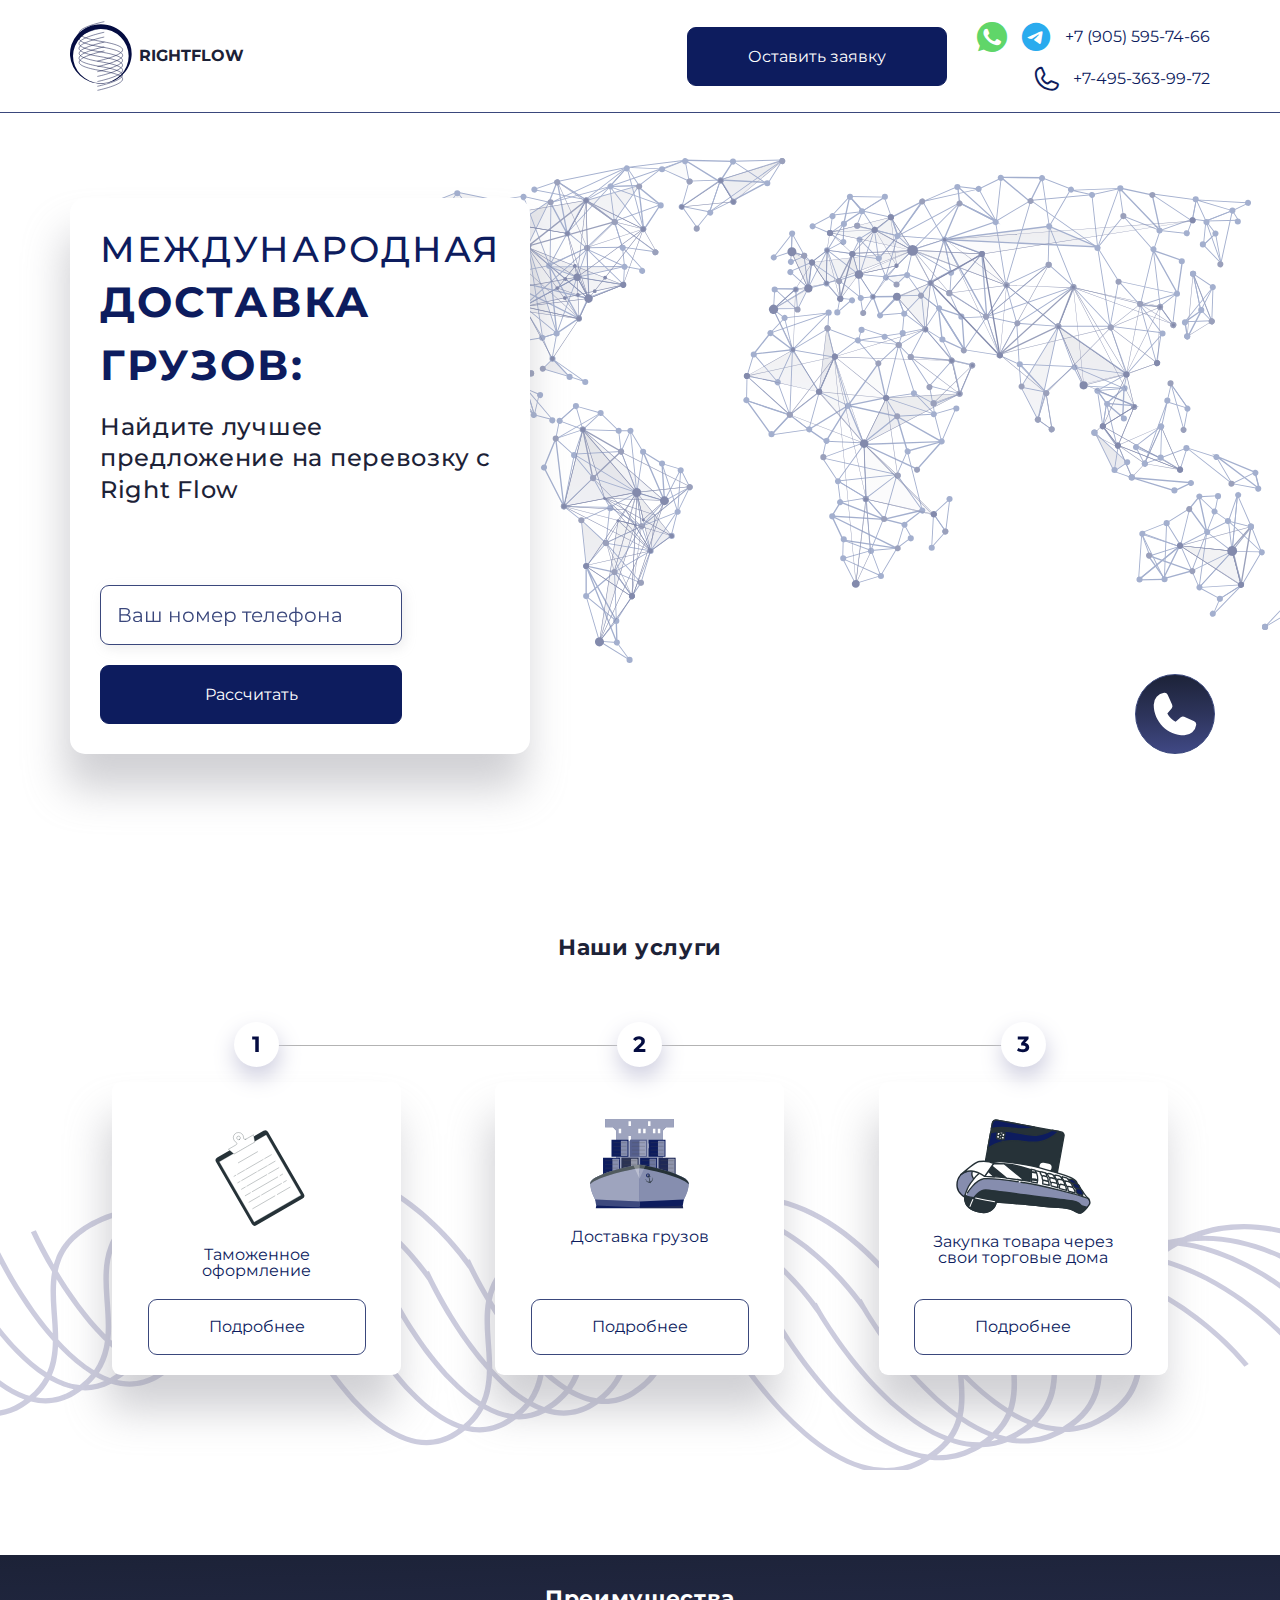
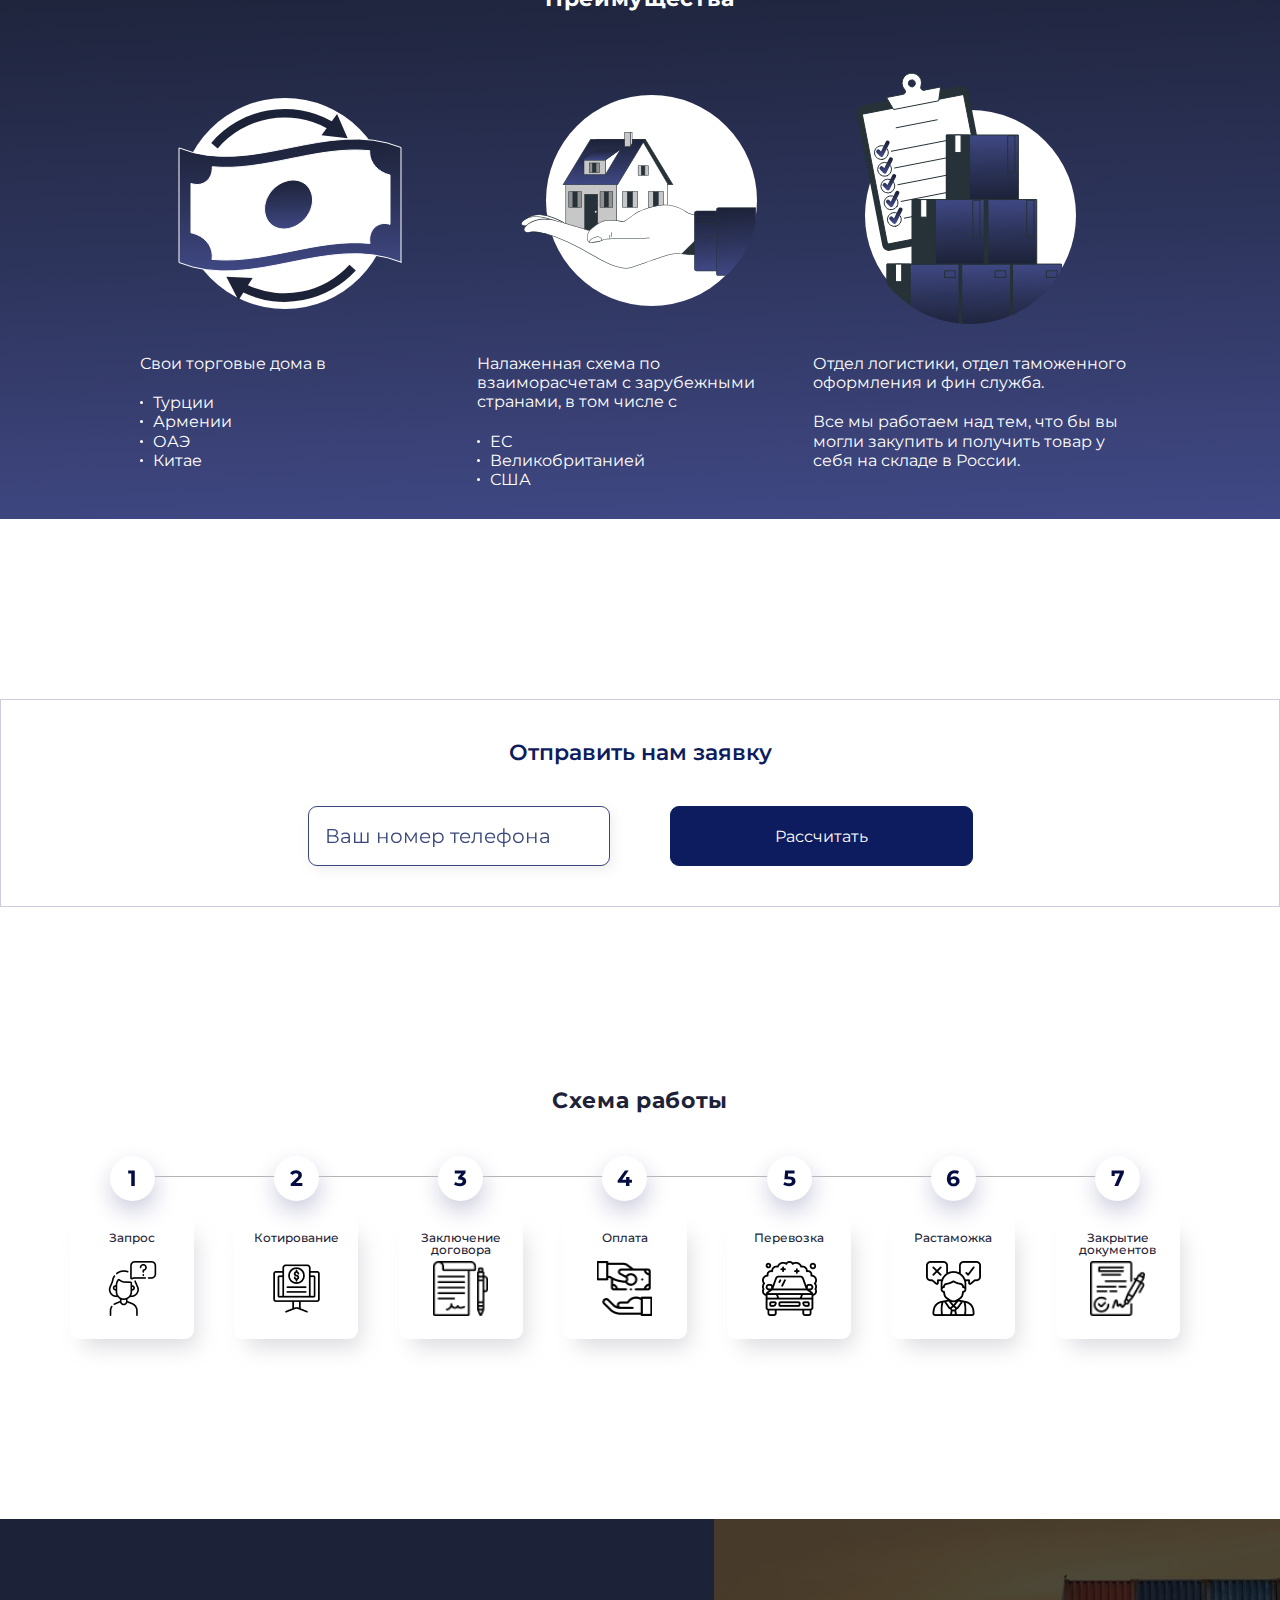
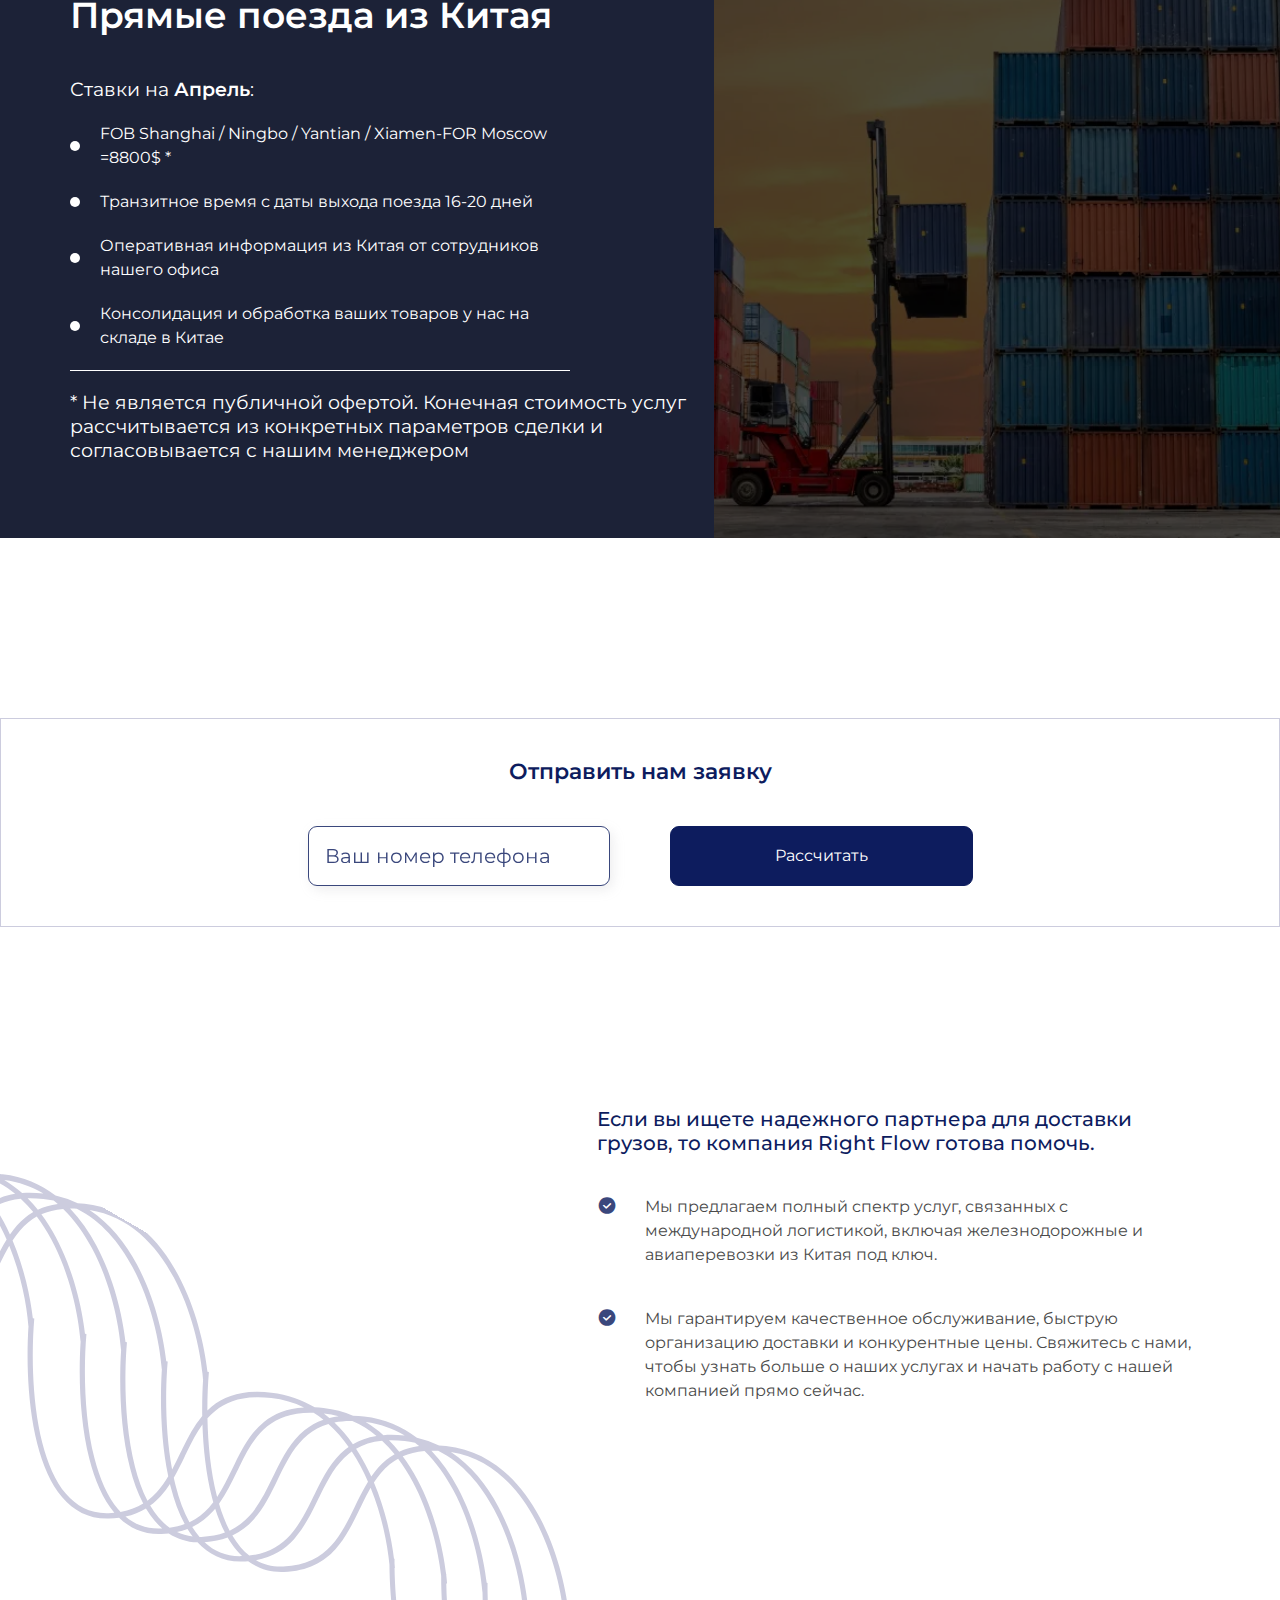
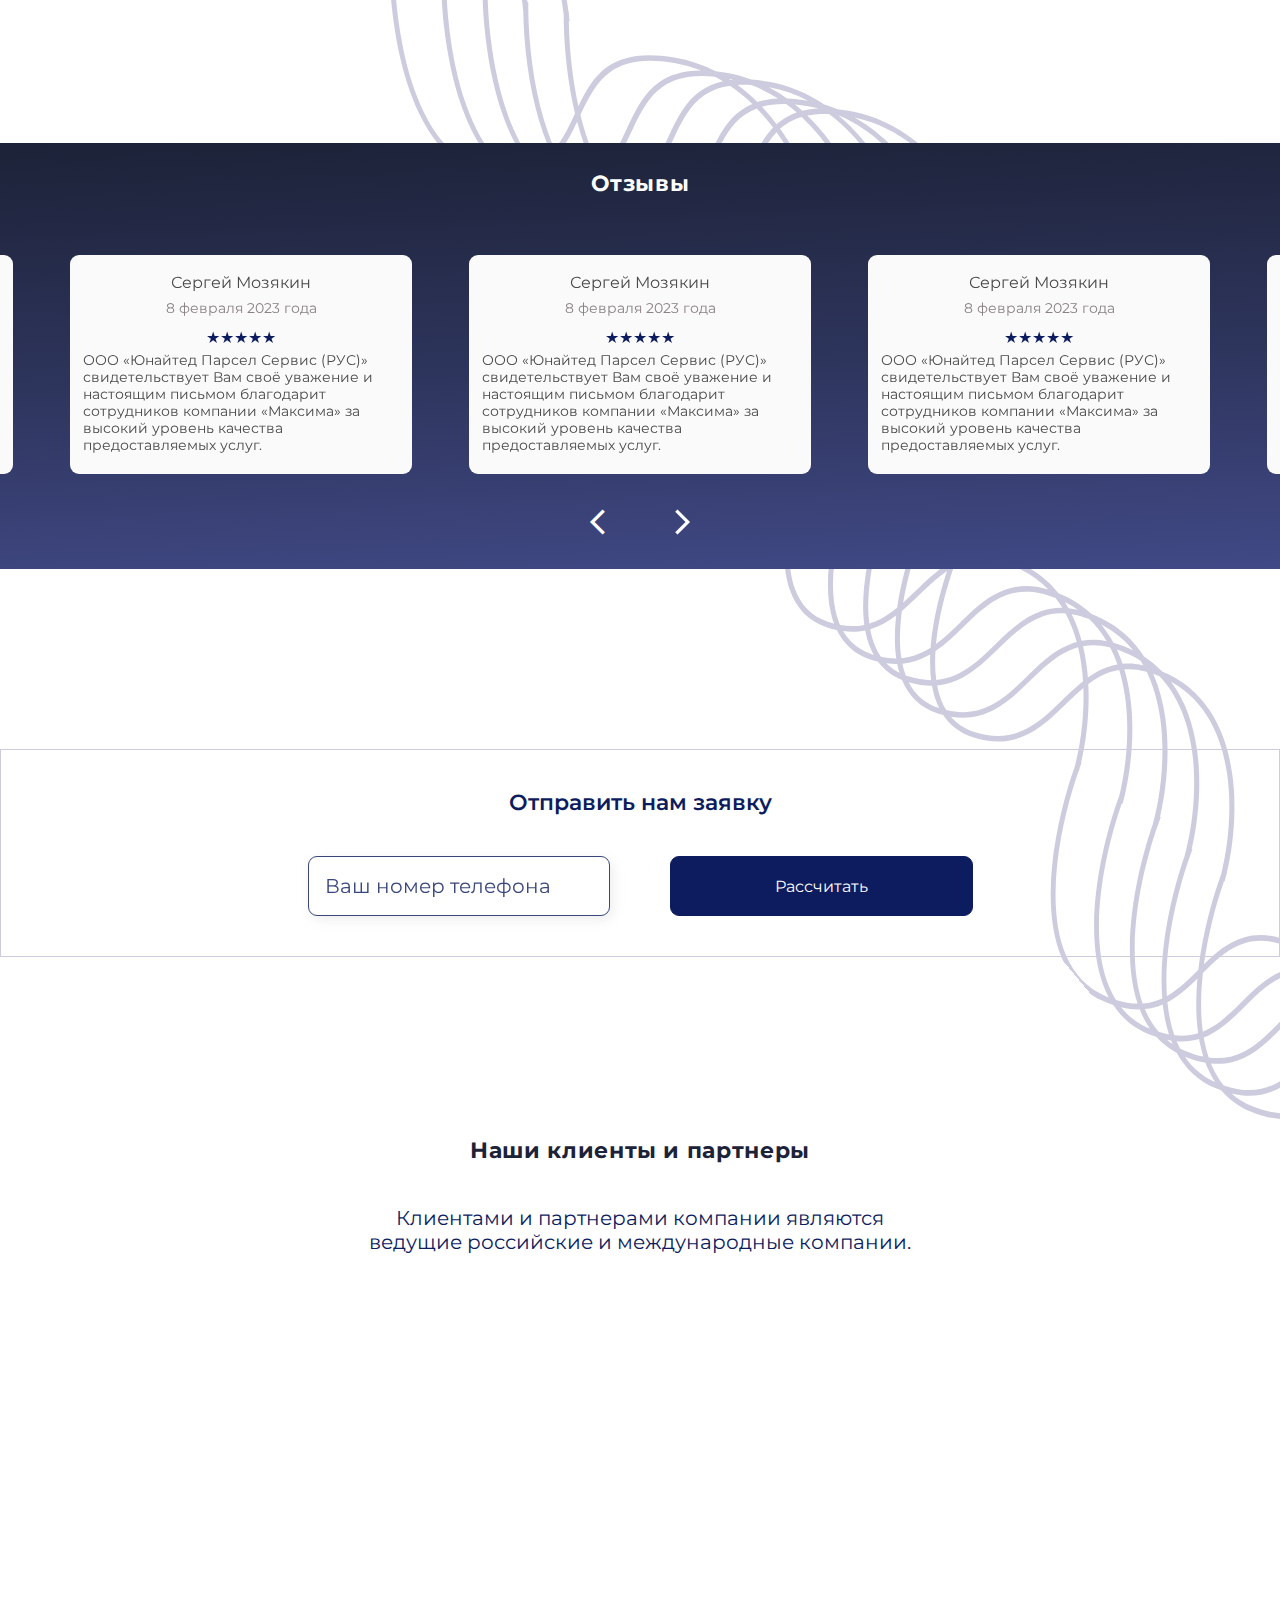
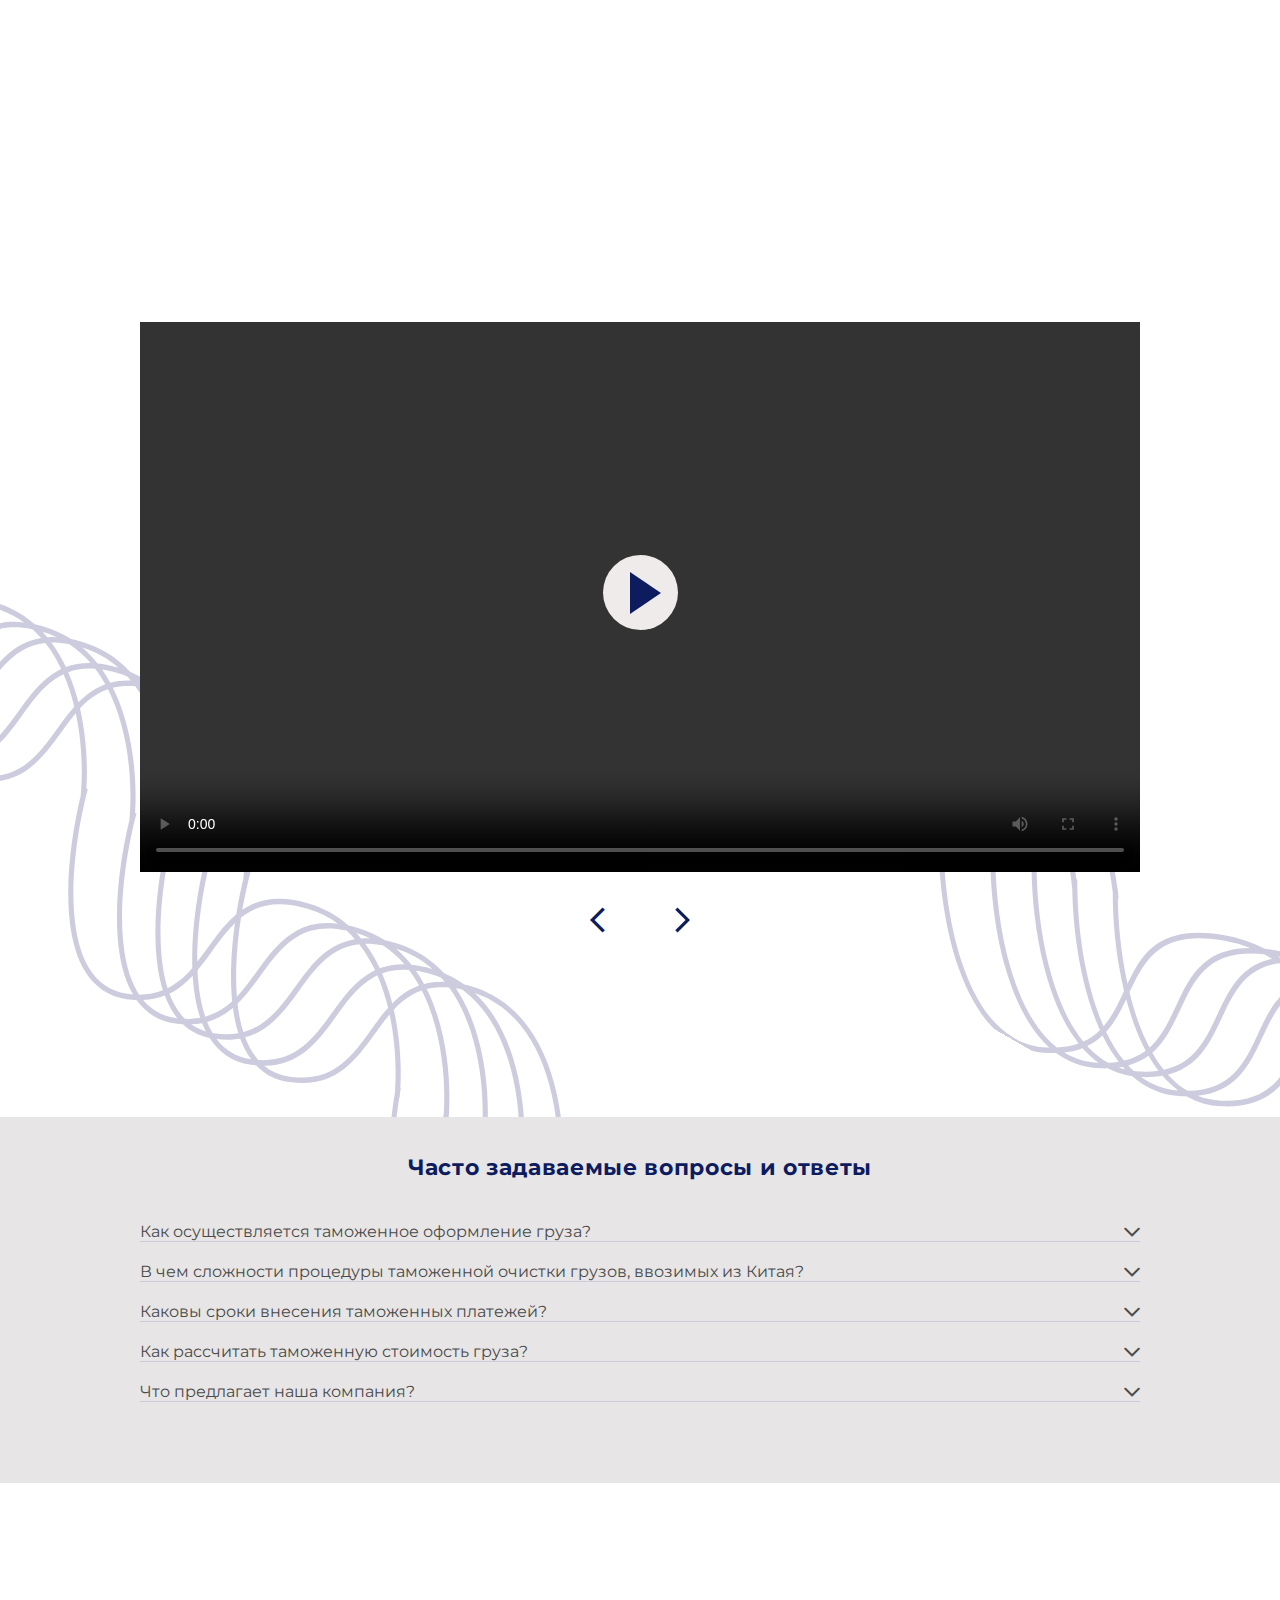
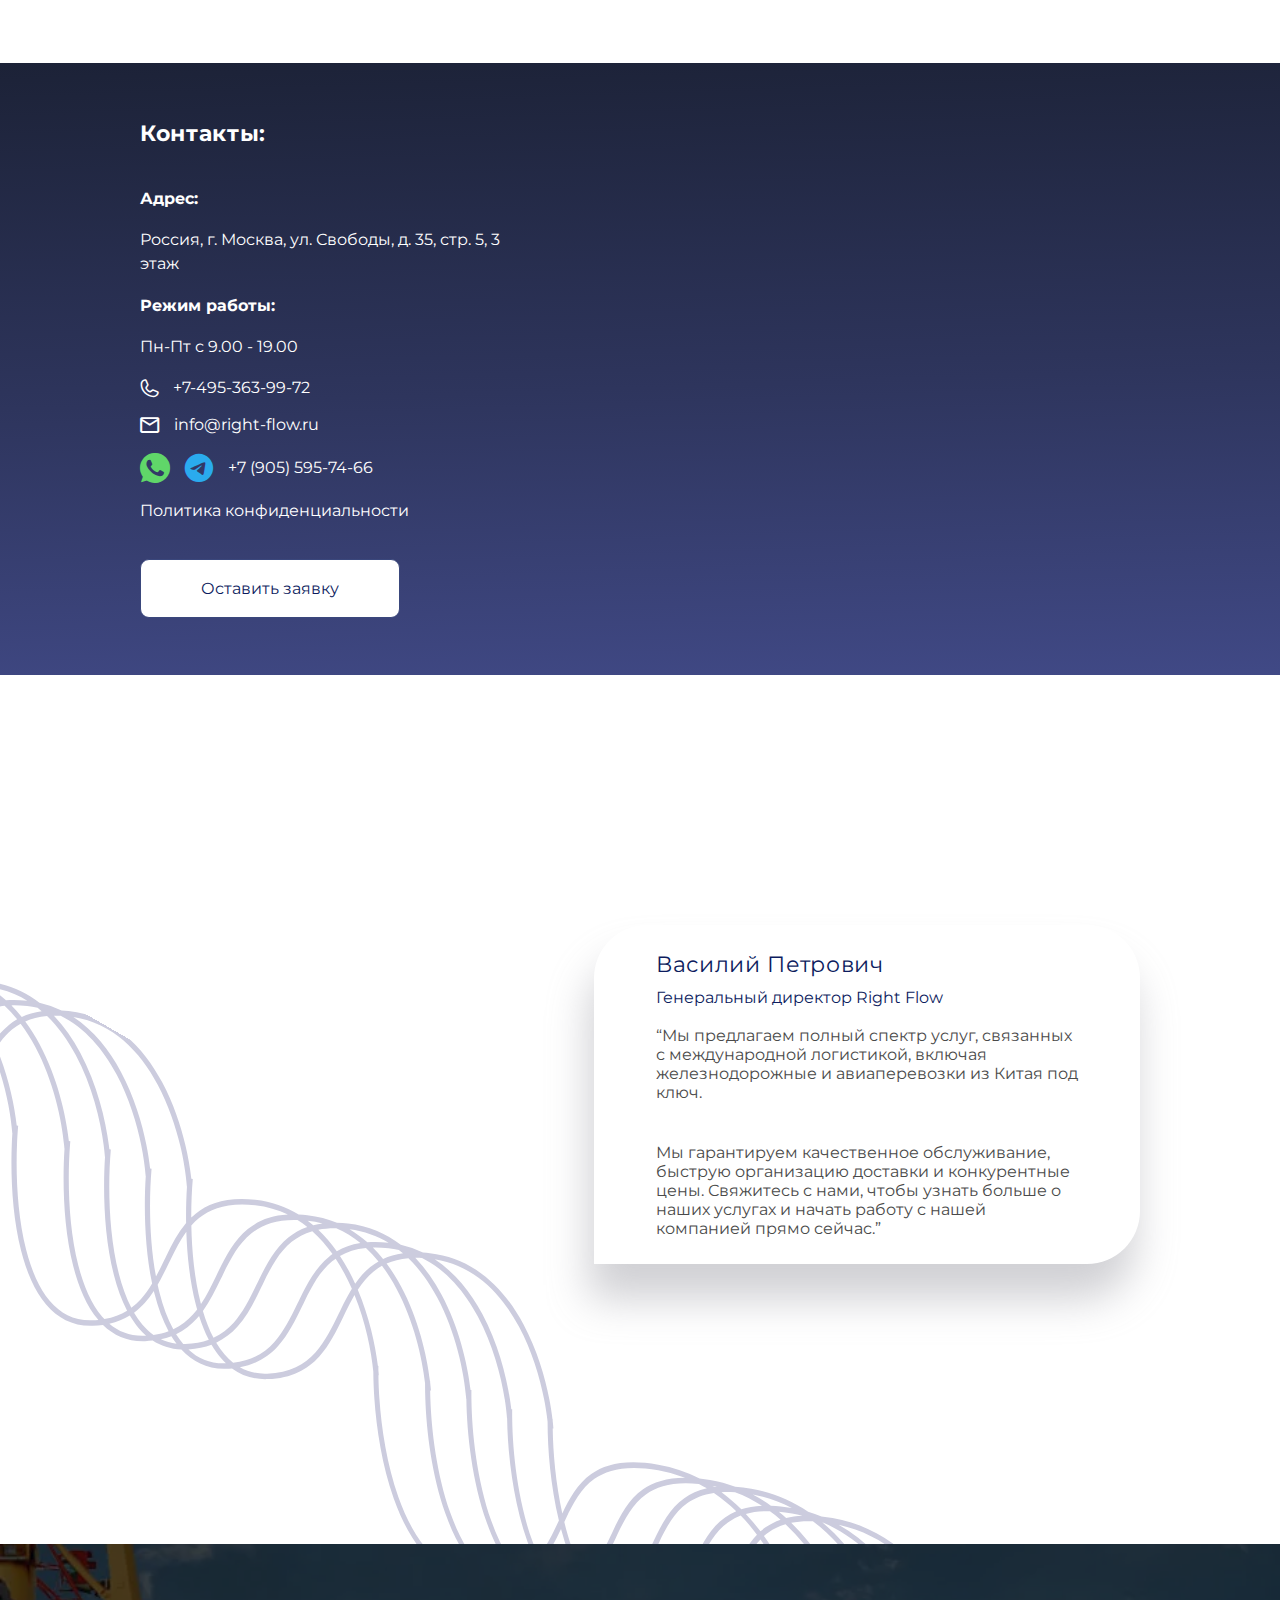
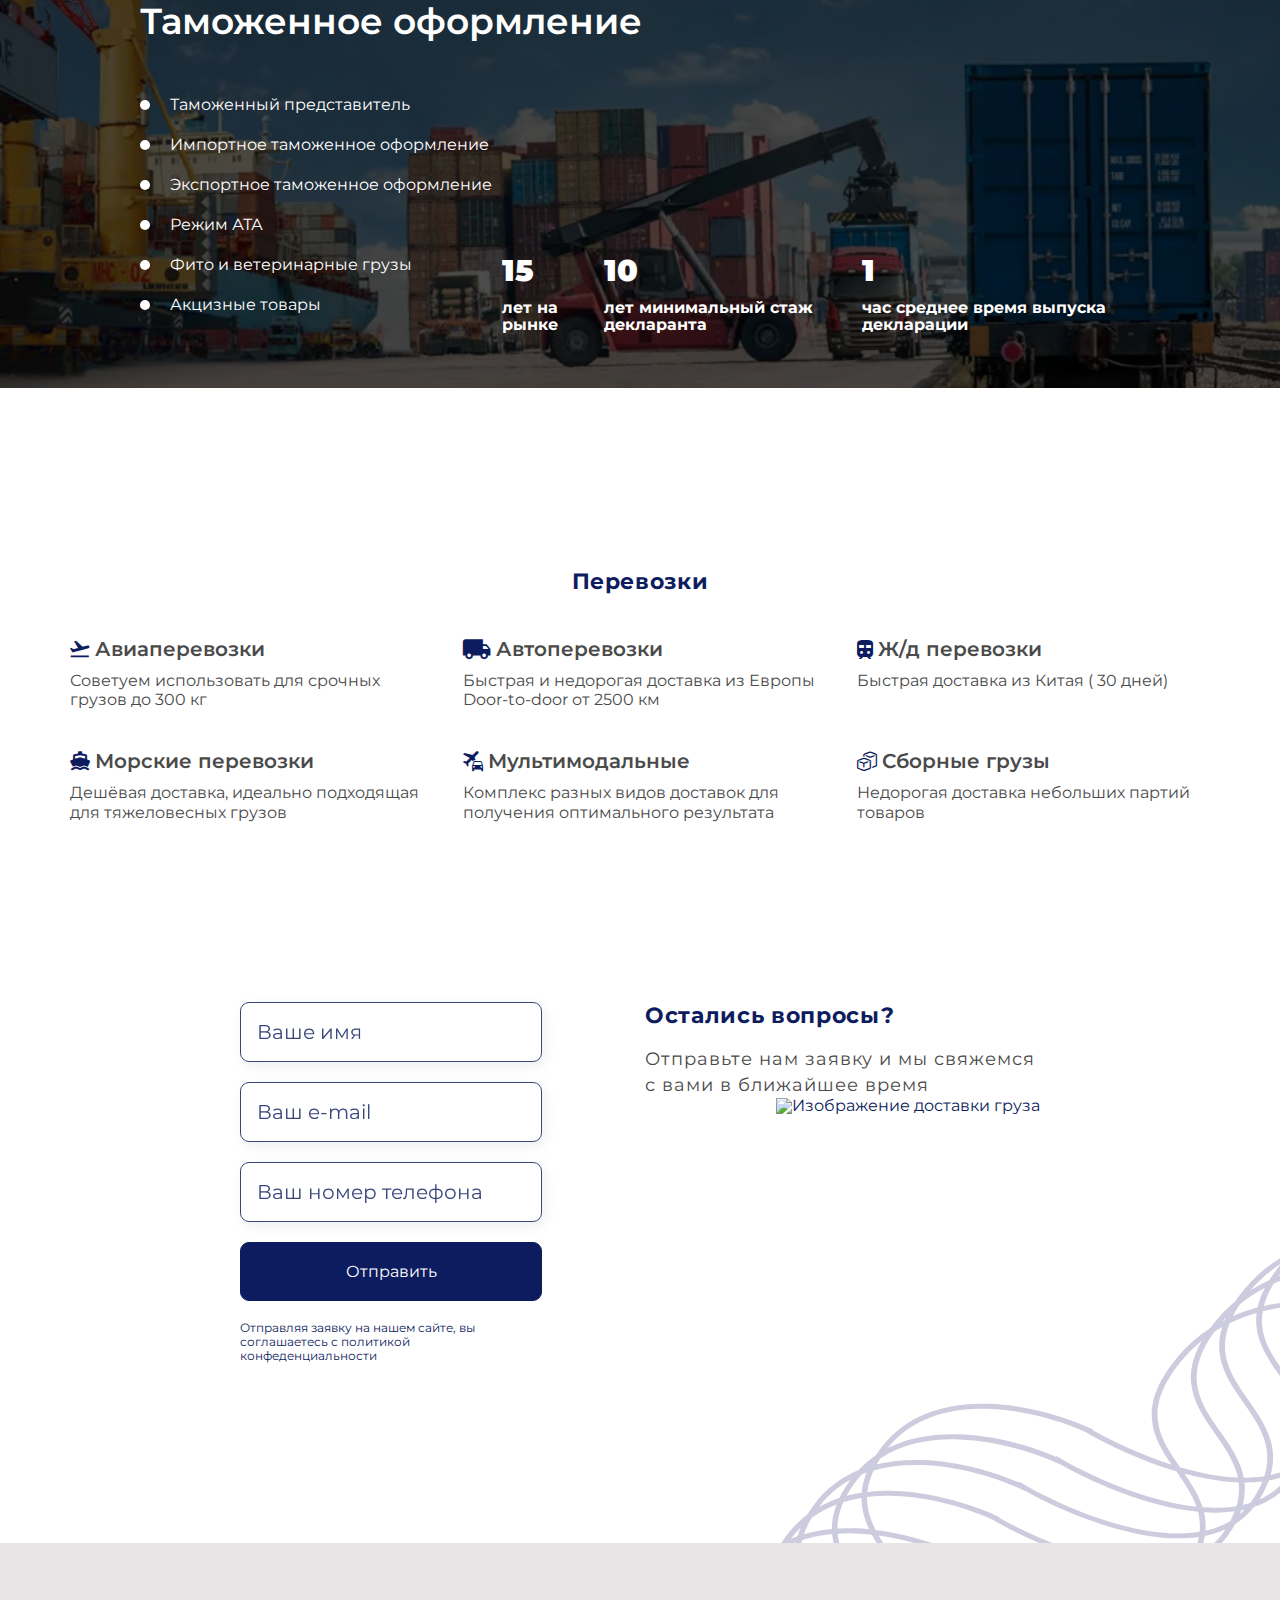
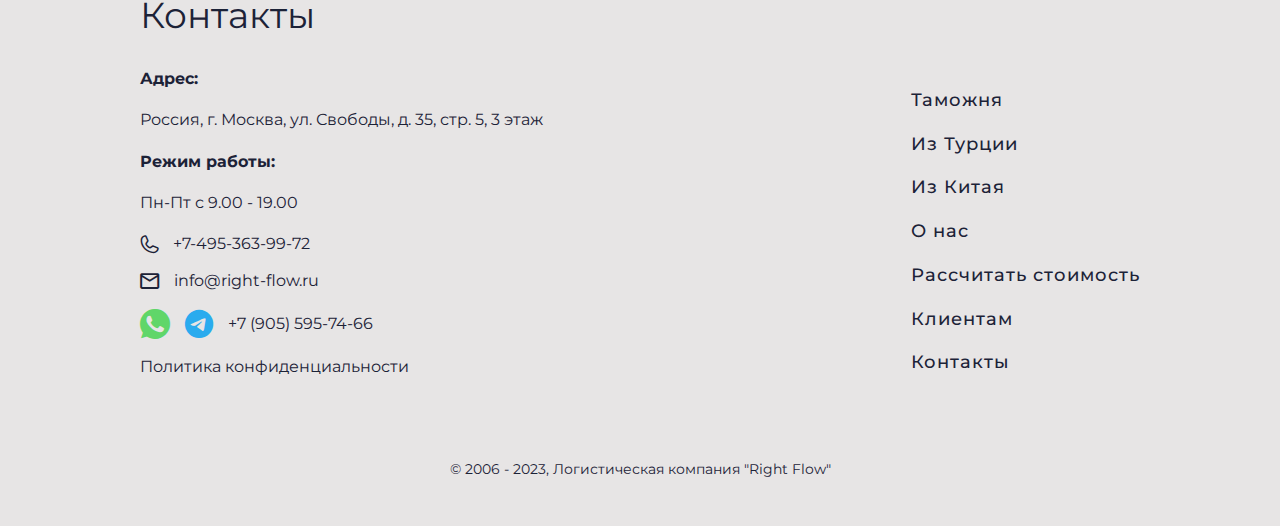
==== commit d4a22bc1: "upd" ====
--- a/index.html
+++ b/index.html
@@ -11,7 +11,7 @@
 			opacity: 0;
 		}
 	</style>
-	<link rel="stylesheet" href="css/style.min.css?_v=20230510151952">
+	<link rel="stylesheet" href="css/style.min.css?_v=20230510161319">
 	<link rel="shortcut icon" href="img/favicon.svg">
 	<meta name="robots" content="noindex, nofollow">
 	<meta name="theme-color" content="#3A477C">
@@ -295,20 +295,20 @@
 						<div class="video__wrapper swiper-wrapper">
 							<div class="video__slide swiper-slide">
 								<div class="video__body">
-									<!-- <video data-src="img/1.mp4" class="video__video" class="lazy" controls loading="lazy"></video> -->
-									<iframe class="video__video" src="https://www.youtube.com/embed/cQC4Fzg0zpA" loading="lazy" title="YouTube video player" frameborder="0" allow="accelerometer; autoplay; clipboard-write; encrypted-media; gyroscope; picture-in-picture; web-share" allowfullscreen></iframe>
+									<video data-src="img/1.mp4" class="video__video" class="lazy" controls loading="lazy"></video>
+									<!-- <iframe class="video__video" data-src="https://www.youtube.com/embed/cQC4Fzg0zpA"  loading="lazy" title="YouTube video player" frameborder="0" allow="accelerometer; autoplay; clipboard-write; encrypted-media; gyroscope; picture-in-picture; web-share" allowfullscreen></iframe> -->
 									<button class="video__btn" type="button" title="Включить видео"></button>
 								</div>
 							</div>
 							<div class="video__slide swiper-slide">
 								<div class="video__body">
-									<!-- <video src="img/1.mp4" class="video__video" controls preload="metadata" loading="lazy"></video> -->
+									<video src="img/1.mp4" class="video__video" controls preload="metadata" loading="lazy"></video>
 									<button class="video__btn" type="button" title="Включить видео"></button>
 								</div>
 							</div>
 							<div class="video__slide swiper-slide">
 								<div class="video__body">
-									<!-- <video src="img/1.mp4" class="video__video" controls preload="metadata" loading="lazy"></video> -->
+									<video src="img/1.mp4" class="video__video" controls preload="metadata" loading="lazy"></video>
 									<button class="video__btn" type="button" title="Включить видео"></button>
 								</div>
 							</div>
@@ -512,7 +512,7 @@
 	</div>
 
 
-	<script src="js/app.min.js?_v=20230510151952"></script>
+	<script src="js/app.min.js?_v=20230510161319"></script>
 </body>
 
 </html>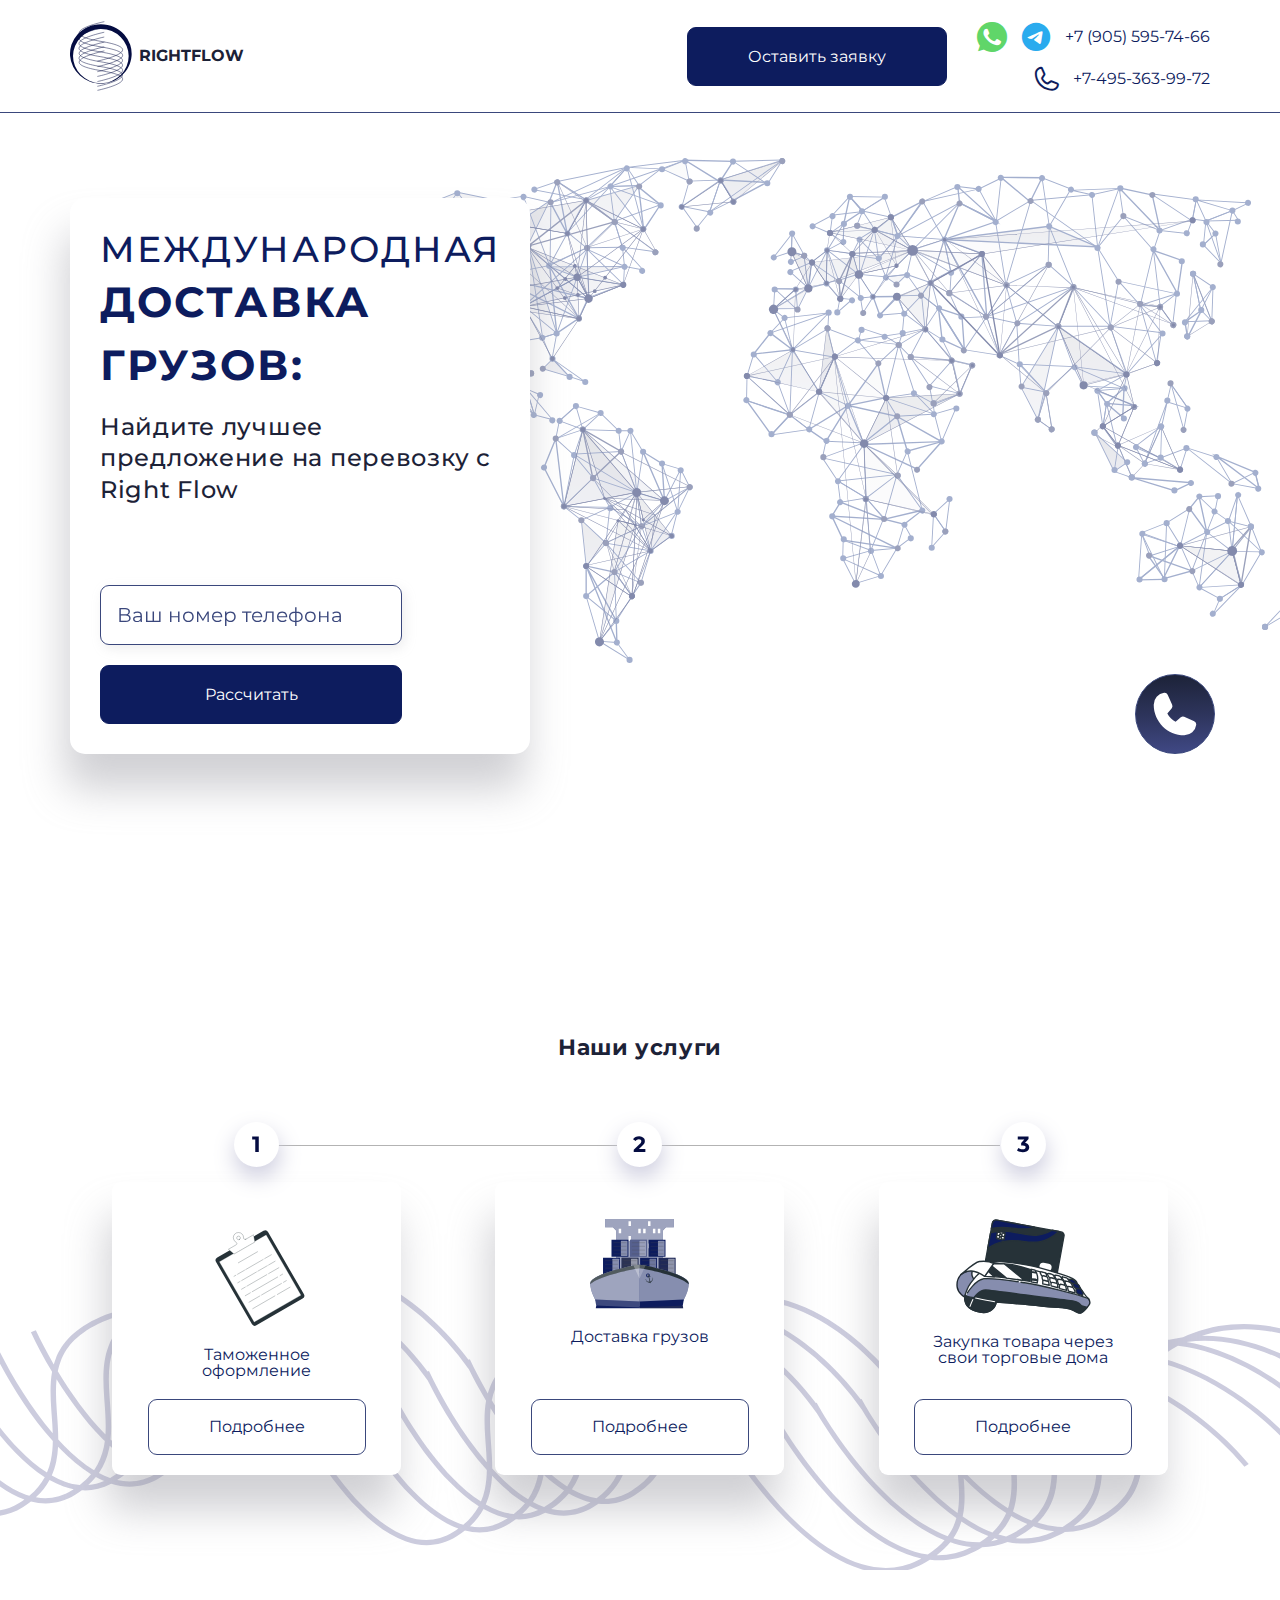
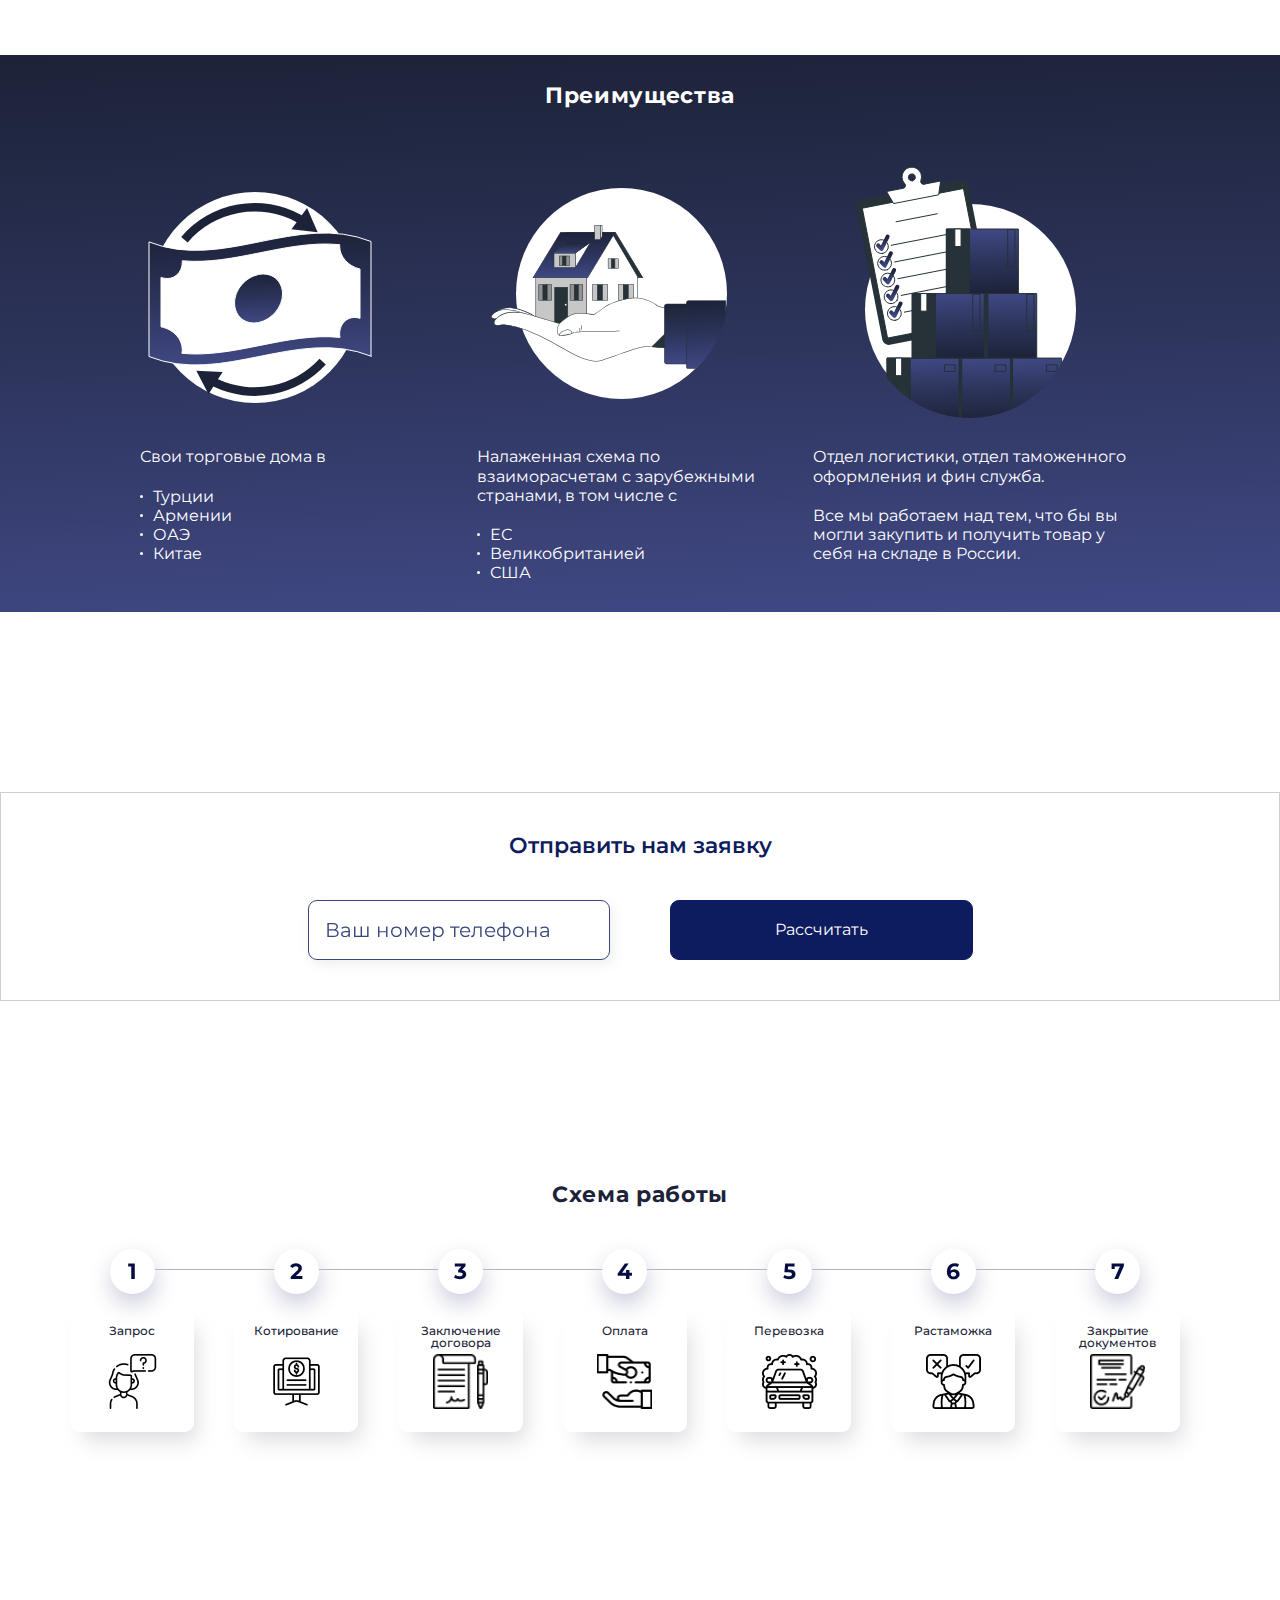
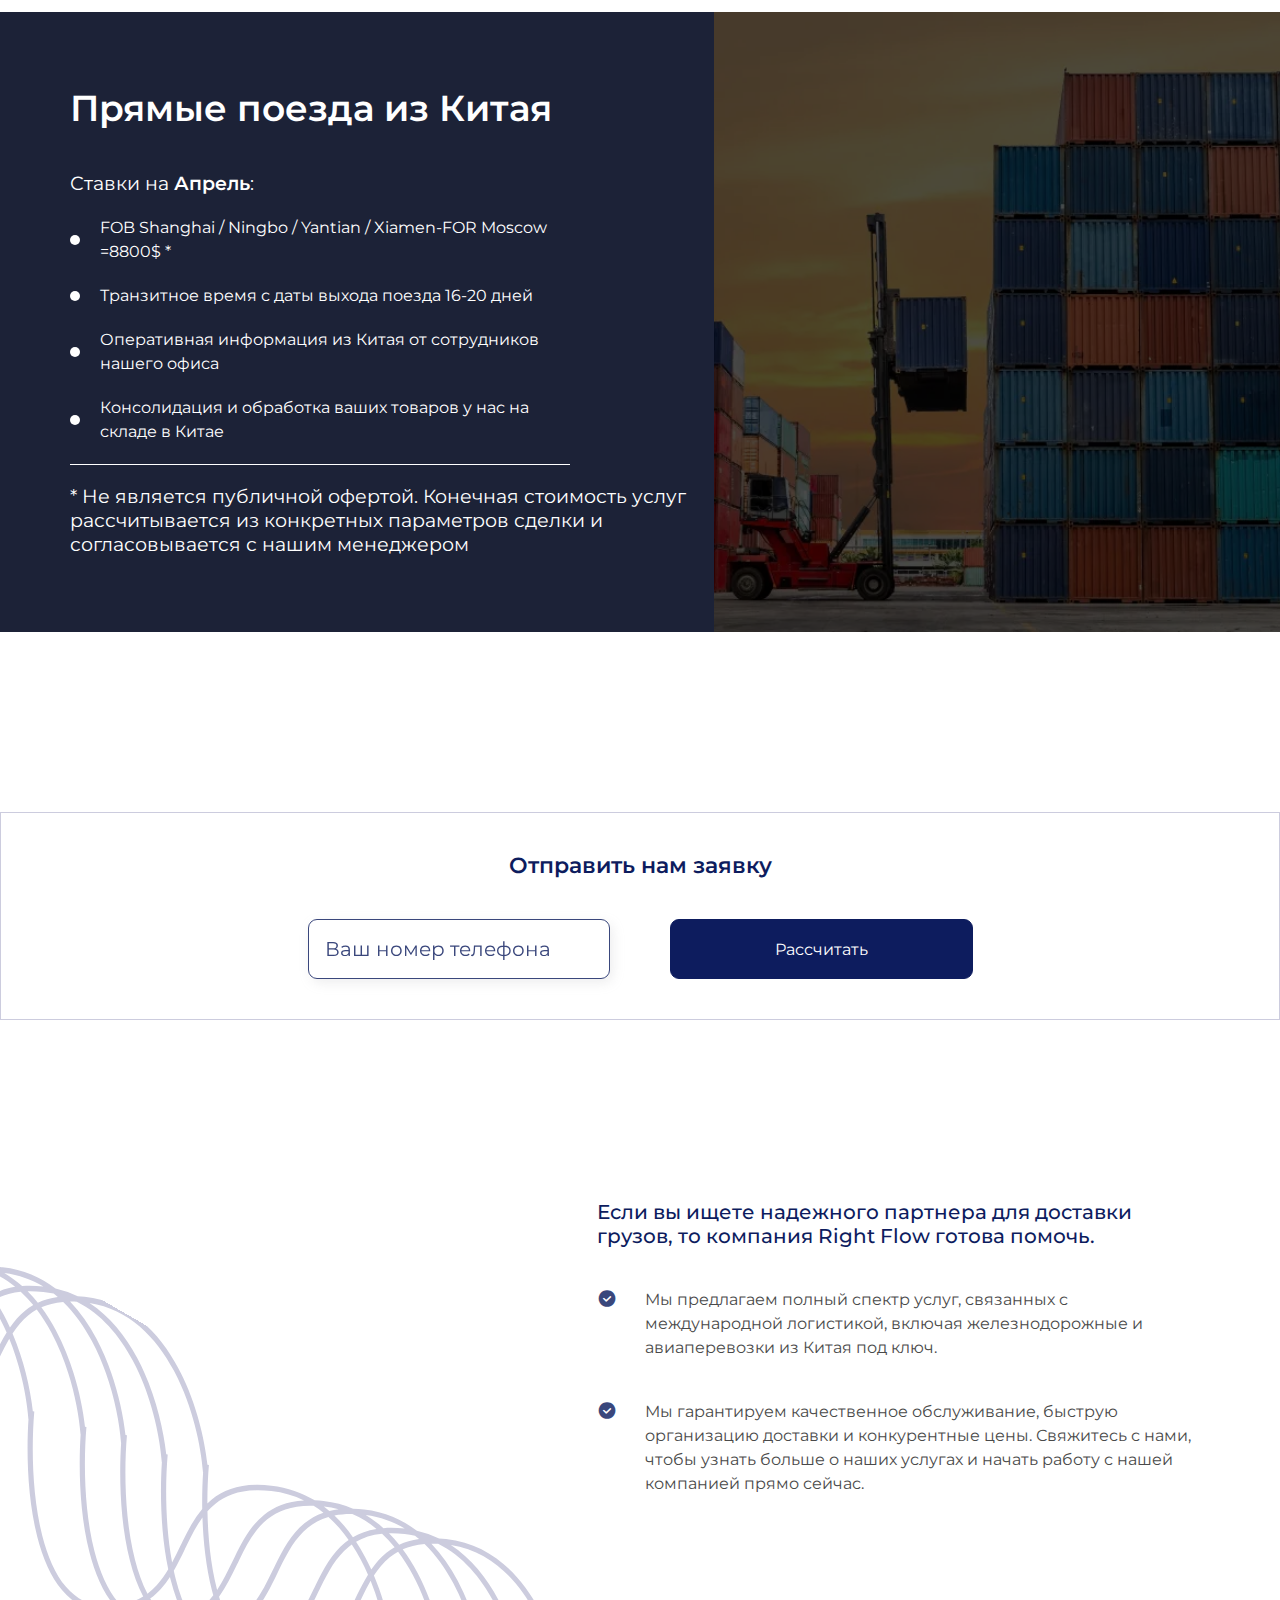
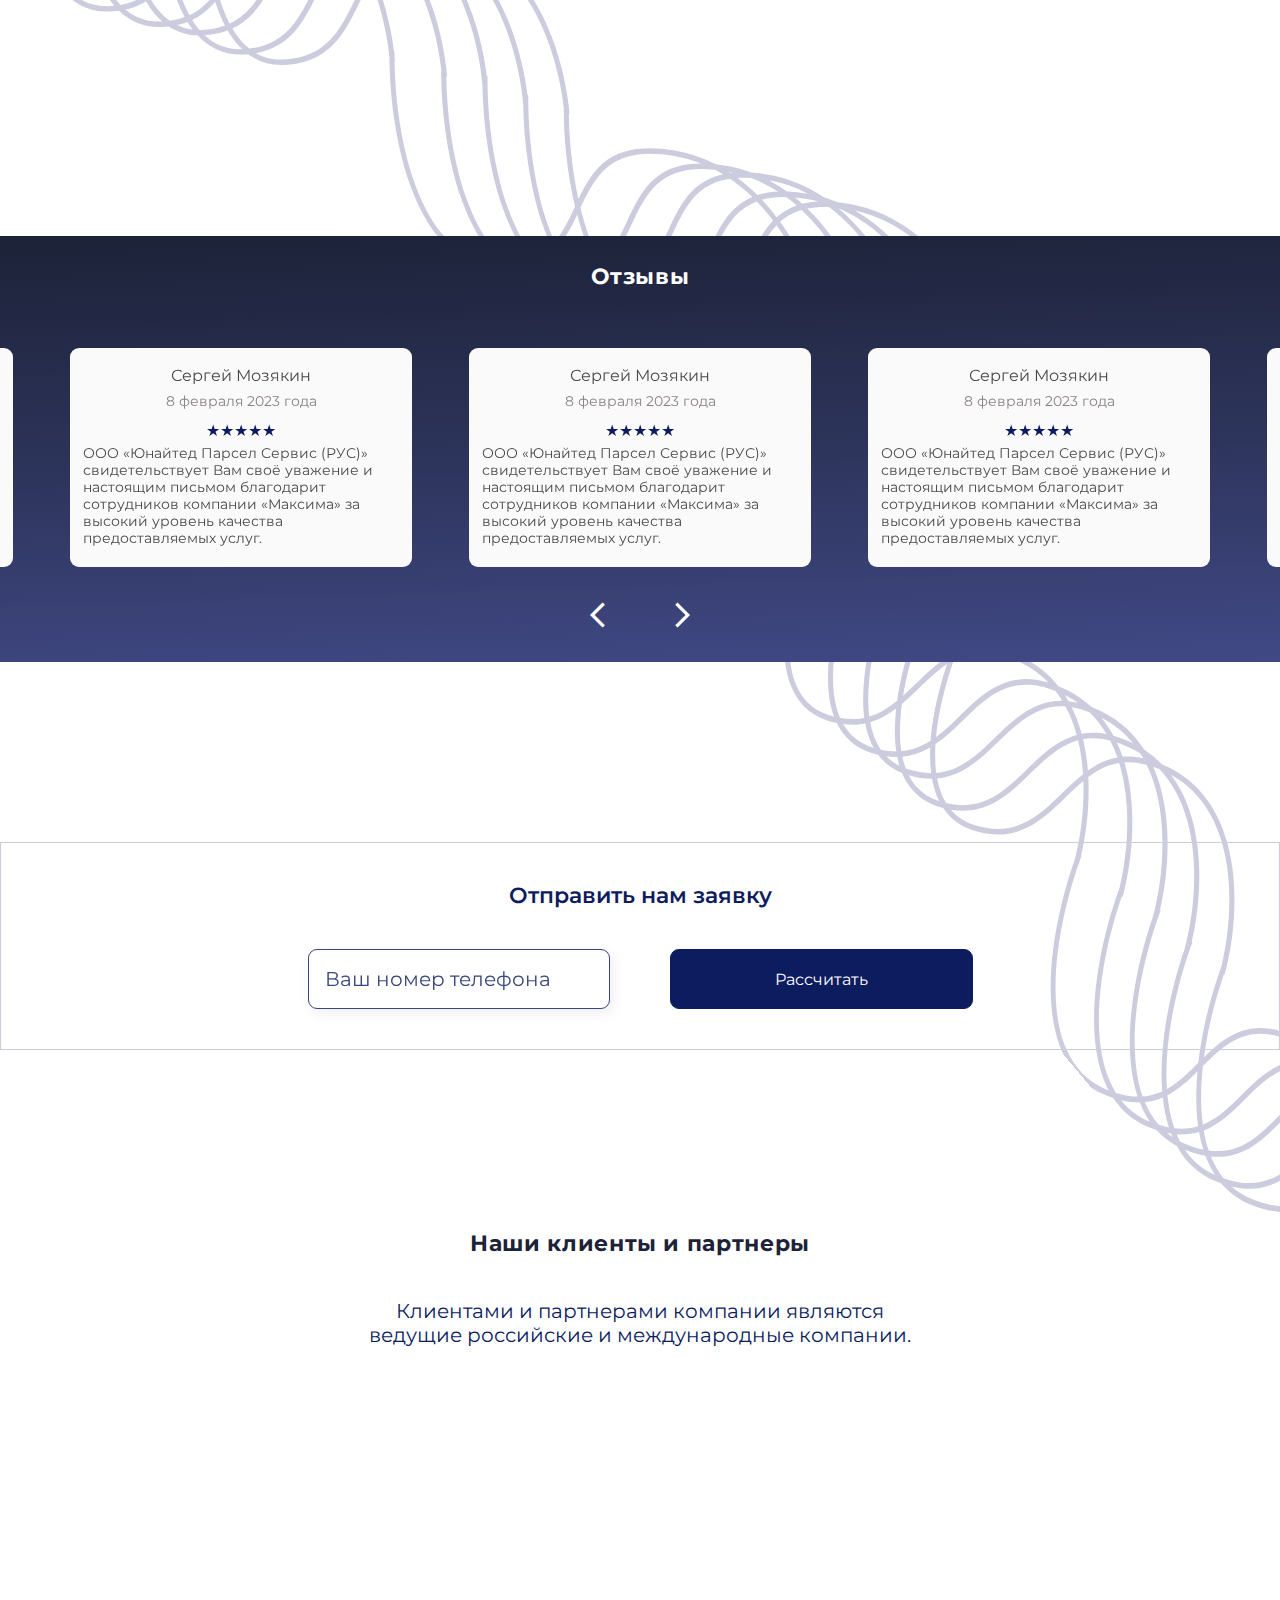
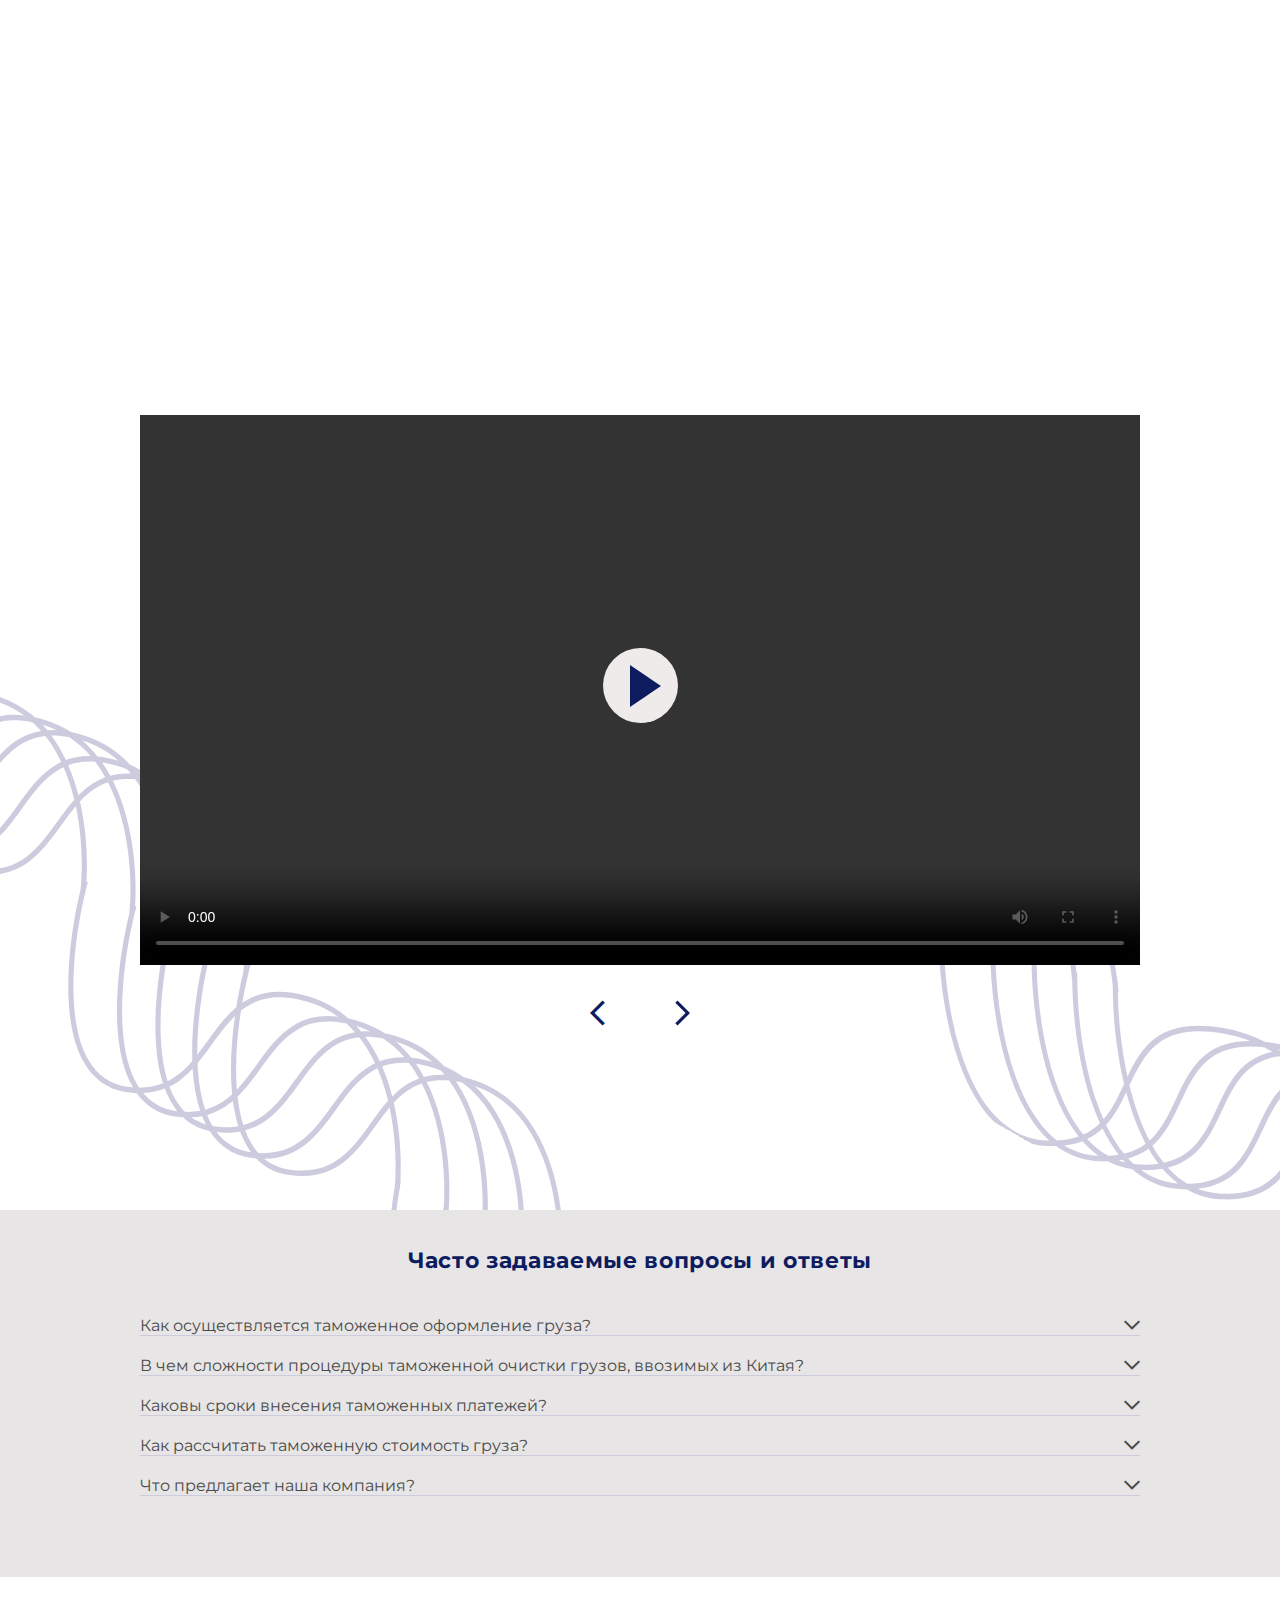
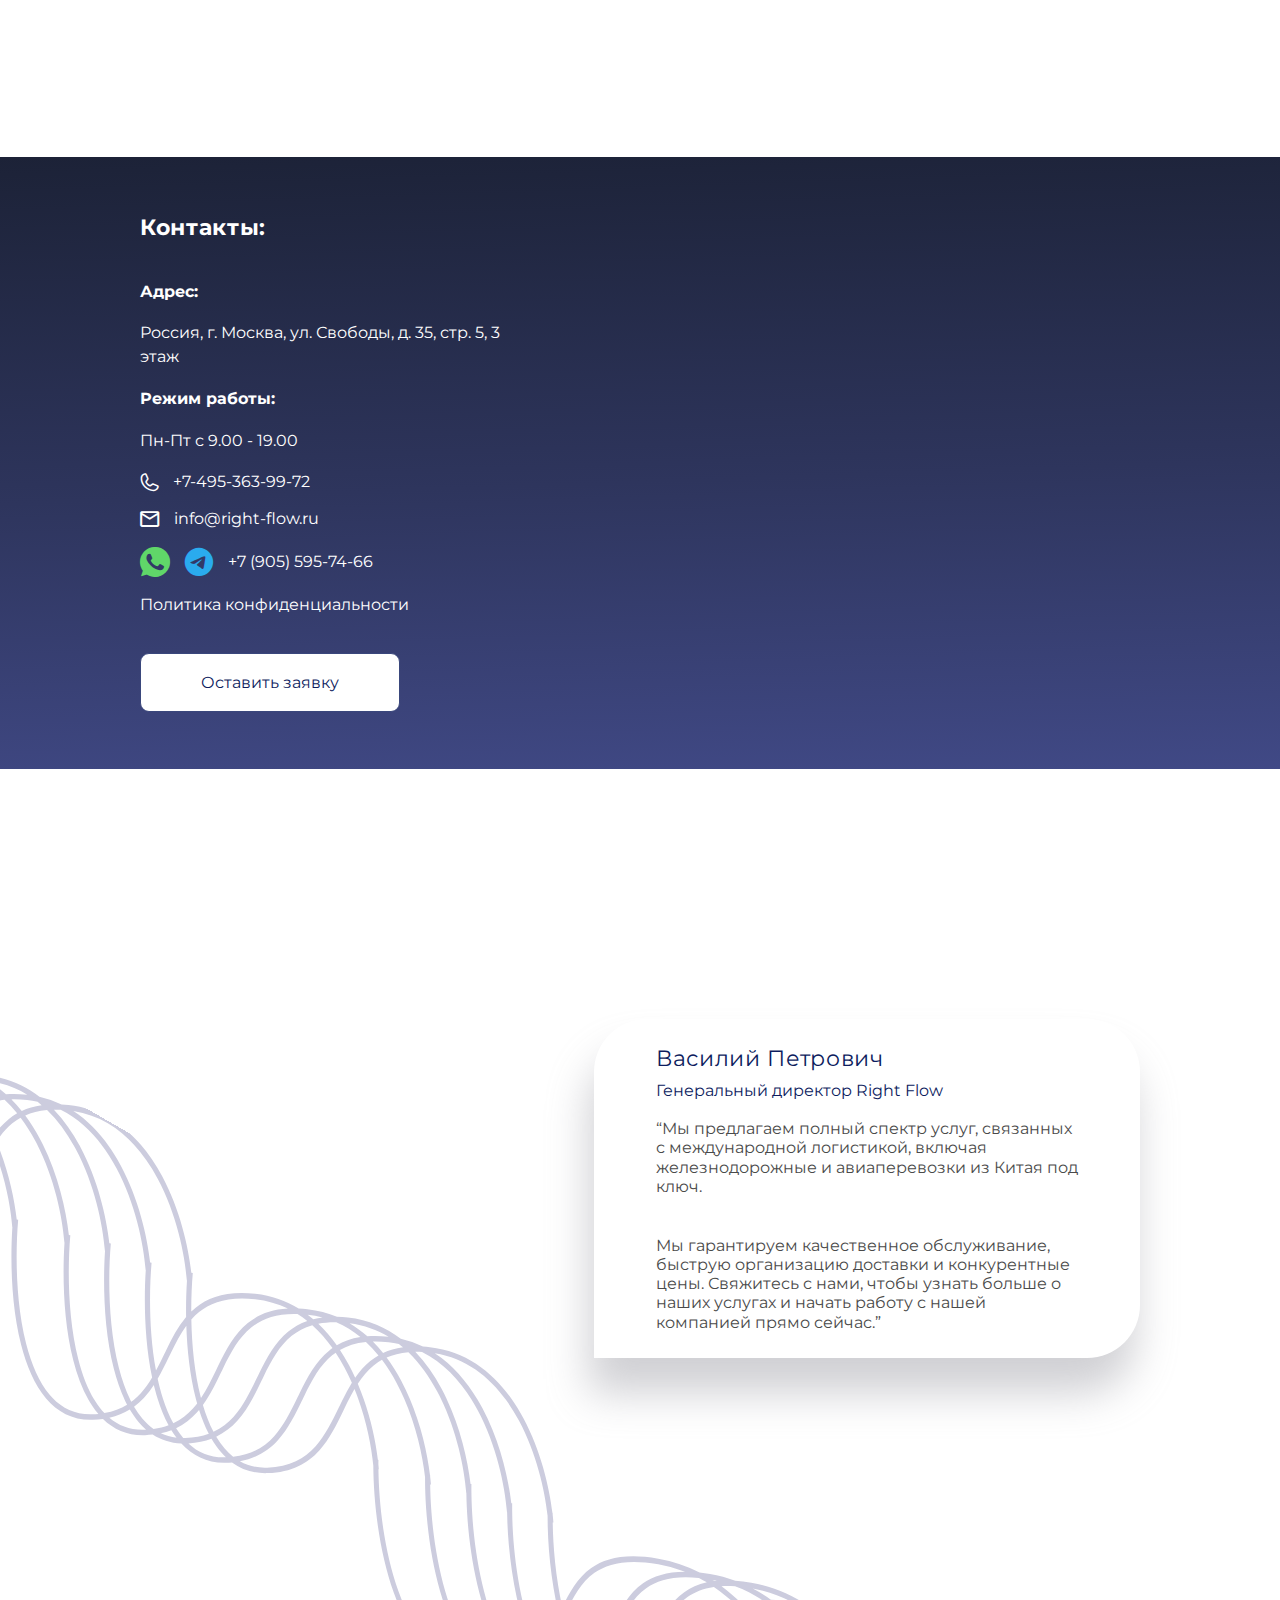
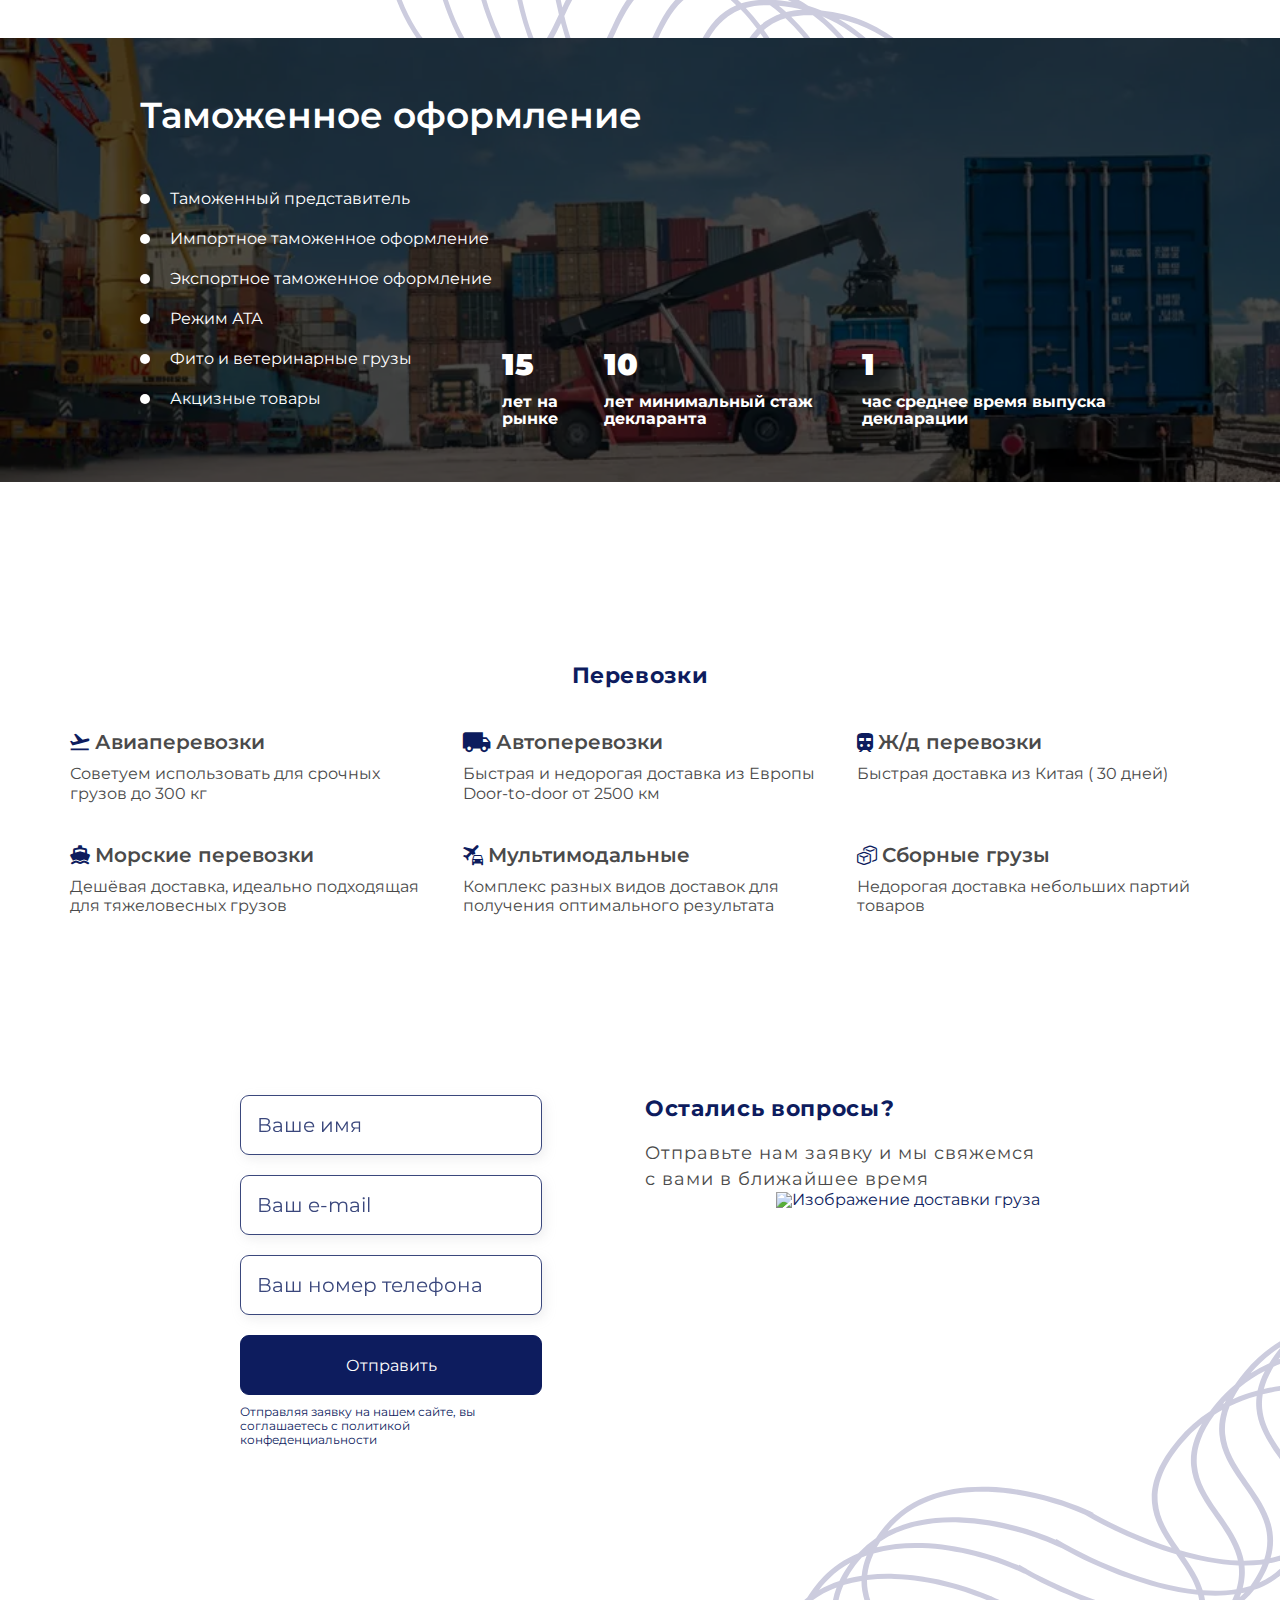
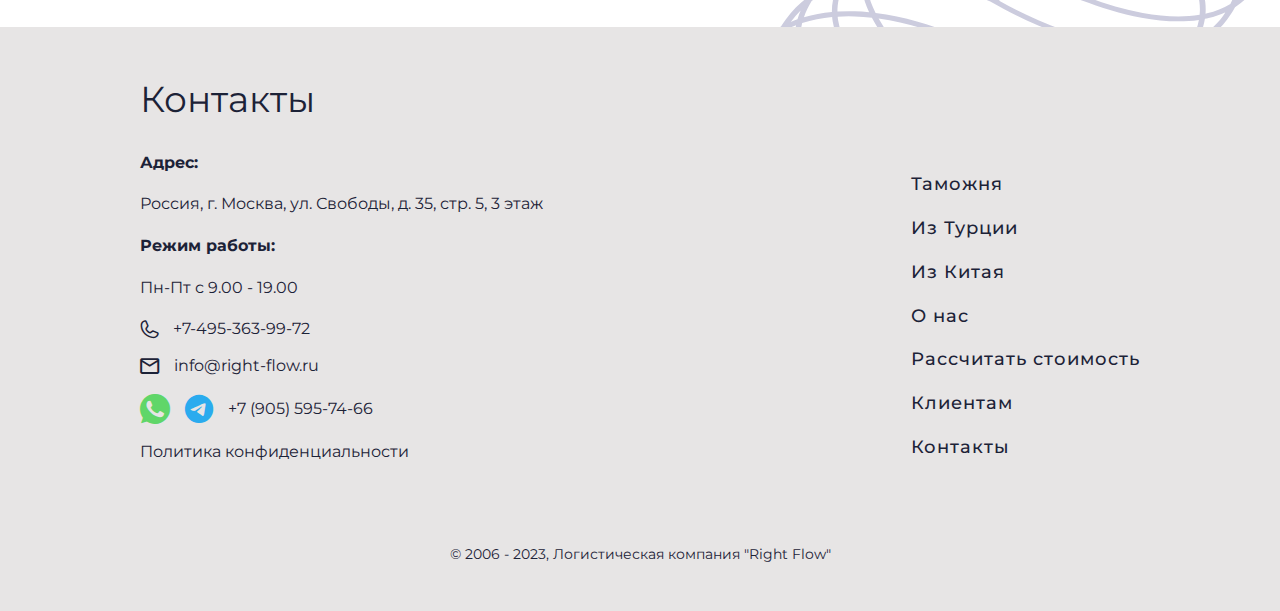
==== commit dda25c45: "prod3" ====
--- a/index.html
+++ b/index.html
@@ -11,7 +11,7 @@
 			opacity: 0;
 		}
 	</style>
-	<link rel="stylesheet" href="css/style.min.css?_v=20230510161319">
+	<link rel="stylesheet" href="css/style.min.css?_v=20230515130314">
 	<link rel="shortcut icon" href="img/favicon.svg">
 	<meta name="robots" content="noindex, nofollow">
 	<meta name="theme-color" content="#3A477C">
@@ -30,55 +30,54 @@
 					</a>
 				</div>
 				<button data-popup="#form-request" type="button" class="header__button btn">Оставить заявку</button>
-				<nav class="header__contacts links">
-					<a href="#" class="links__social _icon-wh" title="WhatsApp"></a>
-					<a href="#" class="links__social  _icon-tg" title="Telegram"></a>
-					<a href="tel:79055957466" class="links__phone h">+7 (905) 595-74-66</a>
-					<a href="tel:74953639972" class="links__main-phone _icon-phone h" title="Позвонить"><span>+7-495-363-99-72</span></a>
+				<nav class="header__contacts ct-socials">
+					<a href="#" class="ct-socials__link _icon-wh" title="WhatsApp"></a>
+					<a href="#" class="ct-socials__link  _icon-tg" title="Telegram"></a>
+					<a href="tel:79055957466" class="ct-socials__phone h">+7 (905) 595-74-66</a>
+					<a href="tel:74953639972" class="ct-main-phone _icon-phone h" title="Позвонить"><span>+7-495-363-99-72</span></a>
 				</nav>
 			</div>
 		</header>
 		<main class="main-page">
-			<section class="main-page__main main">
+			<section class="main">
 				<div class="main__container">
 					<div class="main__wrapper">
 						<h1 class="main__title">
 							<span>Международная</span>Доставка грузов:
 						</h1>
 						<p class="main__label">Найдите лучшее предложение на перевозку с Right Flow</p>
-						<form data-dev data-popup-message="#form-success" action="#" class="main__form-main form__form">
-							<input data-required data-phone-pattern autocomplete="off" type="text" name="form[]" placeholder="Ваш номер телефона" class="form__input">
-							<button type="submit" class="form__submit btn">Рассчитать</button>
+						<form data-dev data-popup-message="#form-success" action="#">
+							<input data-required data-phone-pattern autocomplete="off" type="text" name="form[]" placeholder="Ваш номер телефона">
+							<button type="submit" class="btn">Рассчитать</button>
 						</form>
 						<a href="tel:74953639972" class="main__call call-btn" title="Позвонить"></a>
 					</div>
 				</div>
 				<img src="img/main/map.svg" class="main__background" alt="Изображение фона">
 			</section>
-			<section class="main-page__services services">
-				<div class="services__container">
-					<h2 class="services__title h2">Наши услуги</h2>
-					<ol class="services__list counter bg bg-services">
-						<li class="services__item">
-							<img src="img/main/service1.svg" class="services__image" alt="Иконка услуги">
-							<h3 class="services__name">Таможенное оформление</h3>
-							<a href="#" class="services__link btn-w">Подробнее</a>
-						</li>
-						<li class="services__item">
-							<img src="img/main/service2.svg" class="services__image" alt="Иконка услуги">
-							<h3 class="services__name">Доставка грузов</h3>
-							<a href="#" class="services__link btn-w">Подробнее</a>
-						</li>
-						<li class="services__item">
-							<img src="img/main/service3.svg" class="services__image" alt="Иконка услуги">
-							<h3 class="services__name">Закупка товара через свои торговые дома</h3>
-							<a href="#" class="services__link btn-w">Подробнее</a>
+			<section class="uslugi">
+				<div class="uslugi__container">
+					<h2 class="uslugi__title h2">Наши услуги</h2>
+					<ol class="uslugi__list counter lines bg bg-services">
+						<li class="uslugi__item">
+							<img src="img/main/service1.svg" class="uslugi__image" alt="Иконка услуги">
+							<h3 class="uslugi__name">Таможенное оформление</h3>
+							<a href="#" class="uslugi__link btn-w">Подробнее</a>
+						</li>
+						<li class="uslugi__item">
+							<img src="img/main/service2.svg" class="uslugi__image" alt="Иконка услуги">
+							<h3 class="uslugi__name">Доставка грузов</h3>
+							<a href="#" class="uslugi__link btn-w">Подробнее</a>
+						</li>
+						<li class="uslugi__item">
+							<img src="img/main/service3.svg" class="uslugi__image" alt="Иконка услуги">
+							<h3 class="uslugi__name">Закупка товара через свои торговые дома</h3>
+							<a href="#" class="uslugi__link btn-w">Подробнее</a>
 						</li>
 					</ol>
 				</div>
-				<!-- <img src="img/main/Union.svg" class="services__background" alt="Изображение фона"> -->
-			</section>
-			<section class="main-page__advantages advantages">
+			</section>
+			<section class="advantages">
 				<div class="advantages__container">
 					<h2 class="advantages__title">Преимущества</h2>
 					<ul class="advantages__list">
@@ -115,17 +114,17 @@
 					</ul>
 				</div>
 			</section>
-			<section class="main-page__form form">
+			<section class="form">
 				<h2 class="form__title">Отправить нам заявку</h2>
-				<form data-dev data-popup-message="#form-success" action="#" class="main-page__form form__form">
-					<input data-required data-phone-pattern autocomplete="off" type="text" name="form[]" placeholder="Ваш номер телефона" class="form__input">
+				<form data-dev data-popup-message="#form-success" action="#">
+					<input data-required data-phone-pattern autocomplete="off" type="text" name="form[]" placeholder="Ваш номер телефона" class="wpcf7-tel">
 					<button type="submit" class="form__submit btn">Рассчитать</button>
 				</form>
 			</section>
-			<section class="main-page__steps steps">
+			<section class="steps">
 				<div class="steps__container">
 					<h2 class="steps__title h2">Схема работы</h2>
-					<ol class="steps__list counter">
+					<ol class="steps__list counter lines">
 						<li class="steps__item">
 							<div class="steps__name">Запрос</div>
 							<picture><source srcset="img/main/step1.webp" type="image/webp"><img src="img/main/step1.png" alt="Изображение схемы" class="steps__image" loading="lazy"></picture>
@@ -157,7 +156,7 @@
 					</ol>
 				</div>
 			</section>
-			<section class="main-page__trains trains">
+			<section class="trains">
 				<div class="trains__content">
 					<h2 class="trains__title">Прямые поезда из Китая</h2>
 					<p class="trains__label">Ставки на <span>Апрель</span>:</p>
@@ -171,26 +170,26 @@
 				</div>
 				<div class="trains__image"><picture><source srcset="img/main/transport.webp" type="image/webp"><img src="img/main/transport.jpg" alt="Изображение грузоперевозок"></picture></div>
 			</section>
-			<section class="main-page__form form">
+			<section class="form">
 				<h2 class="form__title">Отправить нам заявку</h2>
-				<form data-dev data-popup-message="#form-success" action="#" class="main-page__form form__form">
-					<input data-required data-phone-pattern autocomplete="off" type="text" name="form[]" placeholder="Ваш номер телефона" class="form__input">
+				<form data-dev data-popup-message="#form-success" action="#">
+					<input data-required data-phone-pattern autocomplete="off" type="text" name="form[]" placeholder="Ваш номер телефона" class="wpcf7-tel">
 					<button type="submit" class="form__submit btn">Рассчитать</button>
 				</form>
 			</section>
-			<section class="main-page__info info">
-				<div class="info__container bg bg-info">
-					<div class="info__image"><picture><source data-srcset="img/main/info.webp" srcset="[data-uri]" type="image/webp"><img src="[data-uri]"  data-src="img/main/info.jpg" alt="Изображение грузоперевозок" loading="lazy"></picture></div>
-					<div class="info__content">
-						<h2 class="info__title">Если вы ищете надежного партнера для доставки грузов, то компания Right Flow готова помочь.</h2>
-						<div class="info__text">
+			<section class="info-block">
+				<div class="info-block__container bg bg-info-block">
+					<div class="info-block__image"><picture><source data-srcset="img/main/info.webp" srcset="[data-uri]" type="image/webp"><img src="[data-uri]"  data-src="img/main/info.jpg" alt="Изображение грузоперевозок" loading="lazy"></picture></div>
+					<div class="info-block__content">
+						<h2 class="info-block__title">Если вы ищете надежного партнера для доставки грузов, то компания Right Flow готова помочь.</h2>
+						<div class="info-block__text">
 							<p class="_icon-ck">Мы предлагаем полный спектр услуг, связанных с международной логистикой, включая железнодорожные и авиаперевозки из Китая под ключ. </p>
 							<p class="_icon-ck">Мы гарантируем качественное обслуживание, быструю организацию доставки и конкурентные цены. Свяжитесь с нами, чтобы узнать больше о наших услугах и начать работу с нашей компанией прямо сейчас.</p>
 						</div>
 					</div>
 				</div>
 			</section>
-			<section class="main-page__reviews bg reviews">
+			<section class="reviews bg">
 				<div class="reviews__container">
 					<h2 class="reviews__title">Отзывы</h2>
 					<div class="reviews__slider swiper">
@@ -257,38 +256,38 @@
 					</div>
 				</div>
 			</section>
-			<section class="main-page__form form">
+			<section class="form">
 				<h2 class="form__title">Отправить нам заявку</h2>
-				<form data-dev data-popup-message="#form-success" action="#" class="main-page__form form__form">
-					<input data-required data-phone-pattern autocomplete="off" type="text" name="form[]" placeholder="Ваш номер телефона" class="form__input">
+				<form data-dev data-popup-message="#form-success" action="#">
+					<input data-required data-phone-pattern autocomplete="off" type="text" name="form[]" placeholder="Ваш номер телефона" class="wpcf7-tel">
 					<button type="submit" class="form__submit btn">Рассчитать</button>
 				</form>
 			</section>
-			<section class="main-page__brands brands">
+			<section class="brands">
 				<div class="brands__container">
 					<h2 class="brands__title h2">Наши клиенты и партнеры</h2>
 					<p class="brands__text">Клиентами и партнерами компании являются ведущие российские и международные компании.</p>
 					<ul class="brands__list">
-						<li class="brands__item"><picture><source data-srcset="img/brands/1.webp" srcset="[data-uri]" type="image/webp"><img src="[data-uri]"  data-src="img/brands/1.png" alt="Изображение бренда" loading="lazy"></picture></li>
-						<li class="brands__item"><picture><source data-srcset="img/brands/2.webp" srcset="[data-uri]" type="image/webp"><img src="[data-uri]"  data-src="img/brands/2.png" alt="Изображение бренда" loading="lazy"></picture></li>
-						<li class="brands__item"><picture><source data-srcset="img/brands/3.webp" srcset="[data-uri]" type="image/webp"><img src="[data-uri]"  data-src="img/brands/3.png" alt="Изображение бренда" loading="lazy"></picture></li>
-						<li class="brands__item"><picture><source data-srcset="img/brands/4.webp" srcset="[data-uri]" type="image/webp"><img src="[data-uri]"  data-src="img/brands/4.png" alt="Изображение бренда" loading="lazy"></picture></li>
-						<li class="brands__item"><picture><source data-srcset="img/brands/5.webp" srcset="[data-uri]" type="image/webp"><img src="[data-uri]"  data-src="img/brands/5.png" alt="Изображение бренда" loading="lazy"></picture></li>
-						<li class="brands__item"><picture><source data-srcset="img/brands/6.webp" srcset="[data-uri]" type="image/webp"><img src="[data-uri]"  data-src="img/brands/6.png" alt="Изображение бренда" loading="lazy"></picture></li>
-						<li class="brands__item"><picture><source data-srcset="img/brands/7.webp" srcset="[data-uri]" type="image/webp"><img src="[data-uri]"  data-src="img/brands/7.png" alt="Изображение бренда" loading="lazy"></picture></li>
-						<li class="brands__item"><picture><source data-srcset="img/brands/8.webp" srcset="[data-uri]" type="image/webp"><img src="[data-uri]"  data-src="img/brands/8.png" alt="Изображение бренда" loading="lazy"></picture></li>
-						<li class="brands__item"><picture><source data-srcset="img/brands/9.webp" srcset="[data-uri]" type="image/webp"><img src="[data-uri]"  data-src="img/brands/9.png" alt="Изображение бренда" loading="lazy"></picture></li>
-						<li class="brands__item"><picture><source data-srcset="img/brands/10.webp" srcset="[data-uri]" type="image/webp"><img src="[data-uri]"  data-src="img/brands/10.png" alt="Изображение бренда" loading="lazy"></picture></li>
-						<li class="brands__item"><picture><source data-srcset="img/brands/11.webp" srcset="[data-uri]" type="image/webp"><img src="[data-uri]"  data-src="img/brands/11.png" alt="Изображение бренда" loading="lazy"></picture></li>
-						<li class="brands__item"><picture><source data-srcset="img/brands/12.webp" srcset="[data-uri]" type="image/webp"><img src="[data-uri]"  data-src="img/brands/12.png" alt="Изображение бренда" loading="lazy"></picture></li>
-						<li class="brands__item"><picture><source data-srcset="img/brands/13.webp" srcset="[data-uri]" type="image/webp"><img src="[data-uri]"  data-src="img/brands/13.png" alt="Изображение бренда" loading="lazy"></picture></li>
-						<li class="brands__item"><picture><source data-srcset="img/brands/14.webp" srcset="[data-uri]" type="image/webp"><img src="[data-uri]"  data-src="img/brands/14.png" alt="Изображение бренда" loading="lazy"></picture></li>
-						<li class="brands__item"><picture><source data-srcset="img/brands/15.webp" srcset="[data-uri]" type="image/webp"><img src="[data-uri]"  data-src="img/brands/15.png" alt="Изображение бренда" loading="lazy"></picture></li>
-						<li class="brands__item"><picture><source data-srcset="img/brands/16.webp" srcset="[data-uri]" type="image/webp"><img src="[data-uri]"  data-src="img/brands/16.png" alt="Изображение бренда" loading="lazy"></picture></li>
+						<li><picture><source data-srcset="img/brands/1.webp" srcset="[data-uri]" type="image/webp"><img src="[data-uri]"  data-src="img/brands/1.png" alt="Изображение бренда" loading="lazy"></picture></li>
+						<li><picture><source data-srcset="img/brands/2.webp" srcset="[data-uri]" type="image/webp"><img src="[data-uri]"  data-src="img/brands/2.png" alt="Изображение бренда" loading="lazy"></picture></li>
+						<li><picture><source data-srcset="img/brands/3.webp" srcset="[data-uri]" type="image/webp"><img src="[data-uri]"  data-src="img/brands/3.png" alt="Изображение бренда" loading="lazy"></picture></li>
+						<li><picture><source data-srcset="img/brands/4.webp" srcset="[data-uri]" type="image/webp"><img src="[data-uri]"  data-src="img/brands/4.png" alt="Изображение бренда" loading="lazy"></picture></li>
+						<li><picture><source data-srcset="img/brands/5.webp" srcset="[data-uri]" type="image/webp"><img src="[data-uri]"  data-src="img/brands/5.png" alt="Изображение бренда" loading="lazy"></picture></li>
+						<li><picture><source data-srcset="img/brands/6.webp" srcset="[data-uri]" type="image/webp"><img src="[data-uri]"  data-src="img/brands/6.png" alt="Изображение бренда" loading="lazy"></picture></li>
+						<li><picture><source data-srcset="img/brands/7.webp" srcset="[data-uri]" type="image/webp"><img src="[data-uri]"  data-src="img/brands/7.png" alt="Изображение бренда" loading="lazy"></picture></li>
+						<li><picture><source data-srcset="img/brands/8.webp" srcset="[data-uri]" type="image/webp"><img src="[data-uri]"  data-src="img/brands/8.png" alt="Изображение бренда" loading="lazy"></picture></li>
+						<li><picture><source data-srcset="img/brands/9.webp" srcset="[data-uri]" type="image/webp"><img src="[data-uri]"  data-src="img/brands/9.png" alt="Изображение бренда" loading="lazy"></picture></li>
+						<li><picture><source data-srcset="img/brands/10.webp" srcset="[data-uri]" type="image/webp"><img src="[data-uri]"  data-src="img/brands/10.png" alt="Изображение бренда" loading="lazy"></picture></li>
+						<li><picture><source data-srcset="img/brands/11.webp" srcset="[data-uri]" type="image/webp"><img src="[data-uri]"  data-src="img/brands/11.png" alt="Изображение бренда" loading="lazy"></picture></li>
+						<li><picture><source data-srcset="img/brands/12.webp" srcset="[data-uri]" type="image/webp"><img src="[data-uri]"  data-src="img/brands/12.png" alt="Изображение бренда" loading="lazy"></picture></li>
+						<li><picture><source data-srcset="img/brands/13.webp" srcset="[data-uri]" type="image/webp"><img src="[data-uri]"  data-src="img/brands/13.png" alt="Изображение бренда" loading="lazy"></picture></li>
+						<li><picture><source data-srcset="img/brands/14.webp" srcset="[data-uri]" type="image/webp"><img src="[data-uri]"  data-src="img/brands/14.png" alt="Изображение бренда" loading="lazy"></picture></li>
+						<li><picture><source data-srcset="img/brands/15.webp" srcset="[data-uri]" type="image/webp"><img src="[data-uri]"  data-src="img/brands/15.png" alt="Изображение бренда" loading="lazy"></picture></li>
+						<li><picture><source data-srcset="img/brands/16.webp" srcset="[data-uri]" type="image/webp"><img src="[data-uri]"  data-src="img/brands/16.png" alt="Изображение бренда" loading="lazy"></picture></li>
 					</ul>
 				</div>
 			</section>
-			<section class="main-page__video video">
+			<section class="video">
 				<div class="video__container bg bg-video">
 					<h2 hidden>Видео грузоперевозок</h2>
 					<div class="video__slider swiper">
@@ -296,7 +295,6 @@
 							<div class="video__slide swiper-slide">
 								<div class="video__body">
 									<video data-src="img/1.mp4" class="video__video" class="lazy" controls loading="lazy"></video>
-									<!-- <iframe class="video__video" data-src="https://www.youtube.com/embed/cQC4Fzg0zpA"  loading="lazy" title="YouTube video player" frameborder="0" allow="accelerometer; autoplay; clipboard-write; encrypted-media; gyroscope; picture-in-picture; web-share" allowfullscreen></iframe> -->
 									<button class="video__btn" type="button" title="Включить видео"></button>
 								</div>
 							</div>
@@ -320,7 +318,7 @@
 					</div>
 				</div>
 			</section>
-			<section class="main-page__faq faq">
+			<section class="faq">
 				<div class="faq__container bg bg-faq">
 					<h2 class="faq__title h2">Часто задаваемые вопросы и ответы</h2>
 					<div data-spollers class="faq__spollers">
@@ -337,7 +335,7 @@
 					</div>
 				</div>
 			</section>
-			<section class="main-page__contacts contacts">
+			<section class="contacts">
 				<div class="contacts__container">
 					<div class="contacts__content">
 						<h2 class="contacts__title">Контакты:</h2>
@@ -347,20 +345,20 @@
 							<dt class="contacts__dt">Режим работы:</dt>
 							<dd class="contacts__dd">Пн-Пт с 9.00 - 19.00</dd>
 						</dl>
-						<a href="tel:74953639972" class="contacts__main-phone _icon-phone h"><span>+7-495-363-99-72</span></a>
-						<a href="mailto:info@right-flow.ru" class="contacts__mail _icon-mail h"><span>info@right-flow.ru</span></a>
-						<div class="contacts__socials">
-							<a href="#" class="contacts__social-link _icon-wh" title="WhatsApp"></a>
-							<a href="#" class="contacts__social-link  _icon-tg" title="Telegram"></a>
-							<a href="tel:79055957466" class="contacts__phone h">+7 (905) 595-74-66</a>
-						</div>
-						<a href="#" class="contacts__policy h">Политика конфиденциальности</a>
+						<a href="tel:74953639972" class="ct-main-phone _icon-phone h"><span>+7-495-363-99-72</span></a>
+						<a href="mailto:info@right-flow.ru" class="ct-mail _icon-mail h"><span>info@right-flow.ru</span></a>
+						<div class="ct-socials">
+							<a href="#" class="ct-socials__link _icon-wh" title="WhatsApp"></a>
+							<a href="#" class="ct-socials__link  _icon-tg" title="Telegram"></a>
+							<a href="tel:79055957466" class="ct-socials__phone h">+7 (905) 595-74-66</a>
+						</div>
+						<a href="#" class="ct-policy h">Политика конфиденциальности</a>
 						<button data-popup="#form-request" type="button" class="contacts__button btn-w">Оставить заявку</button>
 					</div>
 					<iframe class="contacts__map" title="Карта" data-src="https://yandex.ru/map-widget/v1/?um=constructor%3A84854bc3358b6f5cee6ca7e6732424d9b78f14c8f39b1a6c69955e4850a4de50&amp;source=constructor" width="100%" height="450" frameborder="0"></iframe>
 				</div>
 			</section>
-			<section class="main-page__director director">
+			<section class="director">
 				<div class="director__container">
 					<div class="director__image bg bg-director"><picture><source data-srcset="img/main/director.webp" srcset="[data-uri]" type="image/webp"><img src="[data-uri]"  data-src="img/main/director.jpg" alt="Фотография директора"></picture></div>
 					<div class="director__content">
@@ -373,7 +371,7 @@
 					</div>
 				</div>
 			</section>
-			<section class="main-page__custom custom">
+			<section class="custom">
 				<div class="custom__container">
 					<h2 class="custom__title">Таможенное оформление</h2>
 					<ul class="custom__list">
@@ -392,7 +390,7 @@
 				</div>
 				<picture><source srcset="img/main/transport3.webp" type="image/webp"><img src="img/main/transport3.jpg" class="custom__background" alt="Изображение фона"></picture>
 			</section>
-			<section class="main-page__transport transport">
+			<section class="transport">
 				<div class="transport__container">
 					<h2 class="transport__title h2">Перевозки</h2>
 					<ul class="transport__list">
@@ -423,15 +421,20 @@
 					</ul>
 				</div>
 			</section>
-			<section class="main-page__request request">
+			<section class="request">
 				<div class="request__container bg bg-request">
-					<form action="#" class="request__form form__form">
-						<input autocomplete="off" type="text" name="form[]" placeholder="Ваше имя" class="form__input">
-						<input autocomplete="off" type="email" name="form[]" placeholder="Ваш e-mail" class="form__input">
-						<input data-required data-phone-pattern autocomplete="off" type="text" name="form[]" placeholder="Ваш номер телефона" class="form__input">
-						<button data-popup="#form-success" type="submit" class="form__submit btn">Отправить</button>
+					<div class="request__form-wrapper">
+						<div>
+							<form action="#">
+								<input autocomplete="off" type="text" name="form[]" placeholder="Ваше имя">
+								<input autocomplete="off" type="email" name="form[]" placeholder="Ваш e-mail">
+								<input data-required data-phone-pattern autocomplete="off" type="text" name="form[]" placeholder="Ваш номер телефона">
+								<button data-popup="#form-success" type="submit" class="btn">Отправить</button>
+							</form>
+						</div>
 						<p class="form__text">Отправляя заявку на нашем сайте, вы соглашаетесь с политикой конфеденциальности</p>
-					</form>
+					</div>
+
 					<div class="request__content">
 						<h2 class="request__title">Остались вопросы?</h2>
 						<p class="request__text">Отправьте нам заявку и мы свяжемся с вами в ближайшее время</p>
@@ -453,14 +456,14 @@
 							<dt class="footer__dt">Режим работы:</dt>
 							<dd class="footer__dd">Пн-Пт с 9.00 - 19.00</dd>
 						</dl>
-						<a href="tel:74953639972" class="footer__main-phone _icon-phone h"><span>+7-495-363-99-72</span></a>
-						<a href="mailto:info@right-flow.ru" class="footer__mail _icon-mail h"><span>info@right-flow.ru</span></a>
-						<div class="footer__socials">
-							<a href="#" class="footer__social-link _icon-wh" title="WhatsApp"></a>
-							<a href="#" class="footer__social-link  _icon-tg" title="Telegram"></a>
-							<a href="tel:79055957466" class="footer__phone h">+7 (905) 595-74-66</a>
-						</div>
-						<a href="#" class="footer__policy h">Политика конфиденциальности</a>
+						<a href="tel:74953639972" class="ct-main-phone _icon-phone h"><span>+7-495-363-99-72</span></a>
+						<a href="mailto:info@right-flow.ru" class="ct-mail _icon-mail h"><span>info@right-flow.ru</span></a>
+						<div class="ct-socials">
+							<a href="#" class="ct-socials__link _icon-wh" title="WhatsApp"></a>
+							<a href="#" class="ct-socials__link  _icon-tg" title="Telegram"></a>
+							<a href="tel:79055957466" class="ct-socials__phone h">+7 (905) 595-74-66</a>
+						</div>
+						<a href="#" class="ct-policy h">Политика конфиденциальности</a>
 					</div>
 					<nav class="footer__menu">
 						<a href="#" class="footer__link h">Таможня</a>
@@ -483,12 +486,12 @@
 				<div class="popup__body success bg bg-popup2">
 					<h2 class="success__title">Ваша заявка принята.</h2>
 					<p class="success__text">Мы перезвоним вам в ближайшее время. Если нет времени ждать, то звоните или пишите в мессенджеры:</p>
-					<a href="tel:74953639972" class="success__main-phone _icon-phone h"><span>+7-495-363-99-72</span></a>
-					<a href="mailto:info@right-flow.ru" class="success__mail _icon-mail h"><span>info@right-flow.ru</span></a>
-					<div class="success__socials">
-						<a href="#" class="success__social-link _icon-wh" title="WhatsApp"></a>
-						<a href="#" class="success__social-link  _icon-tg" title="Telegram"></a>
-						<a href="tel:79055957466" class="success__phone h">+7 (905) 595-74-66</a>
+					<a href="tel:74953639972" class="ct-main-phone _icon-phone h"><span>+7-495-363-99-72</span></a>
+					<a href="mailto:info@right-flow.ru" class="ct-mail _icon-mail h"><span>info@right-flow.ru</span></a>
+					<div class="ct-socials">
+						<a href="#" class="ct-socials__link _icon-wh" title="WhatsApp"></a>
+						<a href="#" class="ct-socials__link  _icon-tg" title="Telegram"></a>
+						<a href="tel:79055957466" class="ct-social__phone h">+7 (905) 595-74-66</a>
 					</div>
 				</div>
 			</aside>
@@ -512,7 +515,7 @@
 	</div>
 
 
-	<script src="js/app.min.js?_v=20230510161319"></script>
+	<script src="js/app.min.js?_v=20230515130314"></script>
 </body>
 
 </html>--- a/css/style.min.css
+++ b/css/style.min.css
@@ -1 +1 @@
-@font-face{font-family:icons;font-display:swap;src:url(../fonts/icons.woff2) format("woff2"),url(../fonts/icons.woff) format("woff");font-weight:400;font-style:normal}@font-face{font-family:Montserrat;font-display:swap;src:url(../fonts/Montserrat-Black.woff2) format("woff2"),url(../fonts/Montserrat-Black.woff) format("woff");font-weight:900;font-style:normal}@font-face{font-family:Montserrat;font-display:swap;src:url(../fonts/Montserrat-Medium.woff2) format("woff2"),url(../fonts/Montserrat-Medium.woff) format("woff");font-weight:500;font-style:normal}@font-face{font-family:Montserrat;font-display:swap;src:url(../fonts/Montserrat-Bold.woff2) format("woff2"),url(../fonts/Montserrat-Bold.woff) format("woff");font-weight:700;font-style:normal}@font-face{font-family:Montserrat;font-display:swap;src:url(../fonts/Montserrat-SemiBold.woff2) format("woff2"),url(../fonts/Montserrat-SemiBold.woff) format("woff");font-weight:600;font-style:normal}@font-face{font-family:Montserrat;font-display:swap;src:url(../fonts/Montserrat-Regular.woff2) format("woff2"),url(../fonts/Montserrat-Regular.woff) format("woff");font-weight:400;font-style:normal}.faq__question::before,[class*=_icon-]:before{font-family:icons;font-style:normal;font-weight:400;font-variant:normal;text-transform:none;line-height:1;-webkit-font-smoothing:antialiased;-moz-osx-font-smoothing:grayscale}[class*=_icon-]:before{display:block}._icon-wh:before{content:"\e900"}._icon-tg:before{content:"\e901"}._icon-ck:before{content:"\e902"}._icon-bus:before{content:"\e903"}._icon-mail:before{content:"\e904"}._icon-phone:before{content:"\e905"}._icon-train:before{content:"\e906"}._icon-airbus:before{content:"\e907"}._icon-aircar:before{content:"\e908"}._icon-arr:before{content:"\e909"}._icon-boat:before{content:"\e90a"}._icon-box:before{content:"\e90b"}*{padding:0;margin:0;border:0}*,:after,:before{-webkit-box-sizing:border-box;box-sizing:border-box}:active,:focus{outline:0}ins{text-decoration:none}bdi{text-decoration:none}body,html{height:100%;min-width:320px}body{color:#0d1c5e;line-height:1;font-family:Montserrat;font-size:1rem;caret-color:transparent;-ms-text-size-adjust:100%;-moz-text-size-adjust:100%;-webkit-text-size-adjust:100%;-webkit-font-smoothing:antialiased;-moz-osx-font-smoothing:grayscale}button,input,textarea{font-family:Montserrat;font-size:inherit}button{cursor:pointer;color:inherit;background-color:inherit}a{color:inherit}a:link,a:visited{text-decoration:none}a:hover{text-decoration:none}ul li{list-style:none}img{vertical-align:top}h1,h2,h3,h4,h5,h6{font-weight:inherit;font-size:inherit}body{scrollbar-width:thin;scrollbar-color:#0d1c5e #cecece;-ms-overflow-style:none}.lock body{overflow:hidden;-ms-touch-action:none;touch-action:none;-ms-scroll-chaining:none;overscroll-behavior:none}.loaded body{opacity:1}body::-webkit-scrollbar{width:.75rem;height:.75rem;background-color:#cecece}body::-webkit-scrollbar-thumb{background-color:#3a477c;height:.9375rem;border-radius:.625rem}.wrapper{min-height:100%;display:-webkit-box;display:-ms-flexbox;display:flex;-webkit-box-orient:vertical;-webkit-box-direction:normal;-ms-flex-direction:column;flex-direction:column;overflow:hidden;position:relative}.wrapper>main{-webkit-box-flex:1;-ms-flex:1 1 auto;flex:1 1 auto}@supports (margin-top:clamp(3.75rem ,2.3852941176rem + 6.8235294118vw ,7.375rem)){.wrapper>main{margin-top:clamp(3.75rem ,2.3852941176rem + 6.8235294118vw ,7.375rem)}}@supports not (margin-top:clamp(3.75rem ,2.3852941176rem + 6.8235294118vw ,7.375rem)){.wrapper>main{margin-top:calc(3.75rem + 3.625 * (100vw - 20rem)/ 53.125)}}@supports (margin-bottom:clamp(2.5rem ,-0.7941176471rem + 16.4705882353vw ,11.25rem)){.wrapper section{margin-bottom:clamp(2.5rem ,-.7941176471rem + 16.4705882353vw ,11.25rem)}}@supports not (margin-bottom:clamp(2.5rem ,-0.7941176471rem + 16.4705882353vw ,11.25rem)){.wrapper section{margin-bottom:calc(2.5rem + 8.75 * (100vw - 20rem)/ 53.125)}}.wrapper>*{min-width:0}body::after{content:"";background-color:rgba(0,0,0,.5);position:fixed;width:100%;height:100%;top:0;left:0;opacity:0;-webkit-transition:opacity .8s ease 0s;-o-transition:opacity .8s ease 0s;transition:opacity .8s ease 0s;pointer-events:none;z-index:149}.popup-show body::after{opacity:1}.popup{position:fixed;top:0;left:0;bottom:0;right:0;padding:30px 10px;-webkit-transition:visibility .8s ease 0s;-o-transition:visibility .8s ease 0s;transition:visibility .8s ease 0s;visibility:hidden;pointer-events:none}.popup_show{z-index:150;visibility:visible;overflow:auto;pointer-events:auto}.popup_show .popup__content{visibility:visible;-webkit-transform:scale(1);-ms-transform:scale(1);transform:scale(1)}.popup__wrapper{display:-webkit-box;display:-ms-flexbox;display:flex;-webkit-box-orient:vertical;-webkit-box-direction:normal;-ms-flex-direction:column;flex-direction:column;-webkit-box-align:center;-ms-flex-align:center;align-items:center;min-height:100%;-webkit-box-flex:1;-ms-flex:1 1 auto;flex:1 1 auto;width:100%;display:flex;-webkit-box-pack:center;-ms-flex-pack:center;justify-content:center;align-items:center}.popup__content{visibility:hidden;-webkit-transform:scale(0);-ms-transform:scale(0);transform:scale(0);-webkit-transition:-webkit-transform .3s ease 0s;transition:-webkit-transform .3s ease 0s;-o-transition:transform .3s ease 0s;transition:transform .3s ease 0s;transition:transform .3s ease 0s,-webkit-transform .3s ease 0s;background-color:#eee;padding:20px;width:100%;max-width:900px;border-radius:20px}.lock .popup__content{visibility:visible}.popup__close{position:absolute;left:1.25rem;top:1.25rem;width:1.875rem;height:1.125rem;cursor:pointer}.popup__close::after,.popup__close::before{content:"";right:0;position:absolute;width:100%;height:.125rem;background-color:#000}.popup__close::before{top:calc(50% - .0625rem);-webkit-transform:rotate(-45deg);-ms-transform:rotate(-45deg);transform:rotate(-45deg)}.popup__close::after{bottom:calc(50% - .0625rem);-webkit-transform:rotate(45deg);-ms-transform:rotate(45deg);transform:rotate(45deg)}.success{max-width:46.875rem;padding:3.75rem;margin:auto;text-align:center;display:-webkit-box;display:-ms-flexbox;display:flex;-webkit-box-orient:vertical;-webkit-box-direction:normal;-ms-flex-direction:column;flex-direction:column;-webkit-box-align:center;-ms-flex-align:center;align-items:center;gap:1.25rem}.success__title{font-size:2.25rem;font-weight:600;line-height:1.2}.success__text{font-size:1.375rem;line-height:1.3;letter-spacing:.03em}.success__main-phone{display:-webkit-box;display:-ms-flexbox;display:flex;gap:.875rem;-webkit-box-align:center;-ms-flex-align:center;align-items:center}.success__main-phone::after{top:.125rem}.success__main-phone::before{font-size:1.125rem}.success__mail{display:-webkit-box;display:-ms-flexbox;display:flex;gap:.875rem;-webkit-box-align:center;-ms-flex-align:center;align-items:center}.success__socials{display:-webkit-box;display:-ms-flexbox;display:flex;-webkit-box-align:center;-ms-flex-align:center;align-items:center;gap:.875rem}.success__social-link{font-size:1.875rem;-webkit-tap-highlight-color:transparent}.success__social-link:active::before{-webkit-transform:scale(1.1);-ms-transform:scale(1.1);transform:scale(1.1)}.success__social-link._icon-wh{color:#60d669}.success__social-link._icon-tg{color:#2aabee}.success__phone::after{top:.0625rem}[class*=__container]{max-width:71.25rem;-webkit-box-sizing:content-box;box-sizing:content-box;margin:0 auto;padding:0 .9375rem}.h2{color:#1c2237;font-weight:700;font-size:1.375rem;letter-spacing:.03em;line-height:1.3;text-align:center}@supports (margin-bottom:clamp(1.25rem ,0.7794117647rem + 2.3529411765vw ,2.5rem)){.h2{margin-bottom:clamp(1.25rem ,.7794117647rem + 2.3529411765vw ,2.5rem)}}@supports not (margin-bottom:clamp(1.25rem ,0.7794117647rem + 2.3529411765vw ,2.5rem)){.h2{margin-bottom:calc(1.25rem + 1.25 * (100vw - 20rem)/ 53.125)}}.breadcrumbs{display:-webkit-box;display:-ms-flexbox;display:flex;-webkit-box-align:center;-ms-flex-align:center;align-items:center;margin-top:.625rem;padding-bottom:1.875rem}@supports (gap:clamp(0.3125rem ,-0.0404411765rem + 1.7647058824vw ,1.25rem)){.breadcrumbs{gap:clamp(.3125rem ,-.0404411765rem + 1.7647058824vw ,1.25rem)}}@supports not (gap:clamp(0.3125rem ,-0.0404411765rem + 1.7647058824vw ,1.25rem)){.breadcrumbs{gap:calc(.3125rem + .9375 * (100vw - 20rem)/ 53.125)}}@supports (font-size:clamp(1.5625rem ,1.3977941176rem + 0.8235294118vw ,2rem)){.breadcrumbs__back::before{font-size:clamp(1.5625rem ,1.3977941176rem + .8235294118vw ,2rem)}}@supports not (font-size:clamp(1.5625rem ,1.3977941176rem + 0.8235294118vw ,2rem)){.breadcrumbs__back::before{font-size:calc(1.5625rem + .4375 * (100vw - 20rem)/ 53.125)}}.breadcrumbs__title{font-weight:700;letter-spacing:.05em;text-transform:uppercase;line-height:1.5}@supports (font-size:clamp(1.875rem ,1.5926470588rem + 1.4117647059vw ,2.625rem)){.breadcrumbs__title{font-size:clamp(1.875rem ,1.5926470588rem + 1.4117647059vw ,2.625rem)}}@supports not (font-size:clamp(1.875rem ,1.5926470588rem + 1.4117647059vw ,2.625rem)){.breadcrumbs__title{font-size:calc(1.875rem + .75 * (100vw - 20rem)/ 53.125)}}.btn{background-color:#0d1c5e;font-size:1rem;color:#fff;border-radius:.5625rem;border:1px solid #0d1c5e;padding:1.1875rem 3.75rem}.loaded .btn{-webkit-transition:background-color .3s ease 0s,color .3s ease 0s;-o-transition:background-color .3s ease 0s,color .3s ease 0s;transition:background-color .3s ease 0s,color .3s ease 0s}.btn-w{border:1px solid #3a477c;border-radius:.5625rem;background-color:#fff;color:#0d1c5e;padding:1.1875rem 3.75rem}.call-btn{width:5rem;height:5rem;border-radius:50%;border:1px solid #3a477c;background:-o-linear-gradient(271.95deg,#1c2237 -.16%,#2e355d 52.92%,#444d8e 109.43%);background:linear-gradient(178.05deg,#1c2237 -.16%,#2e355d 52.92%,#444d8e 109.43%);display:-webkit-box;display:-ms-flexbox;display:flex;-webkit-box-align:center;-ms-flex-align:center;align-items:center;-webkit-box-pack:center;-ms-flex-pack:center;justify-content:center;cursor:pointer;z-index:2;-webkit-animation:call 2s linear 0s infinite;animation:call 2s linear 0s infinite}.call-btn::before{position:relative;content:"";width:2.75rem;height:2.75rem;-webkit-transition:all .3s ease 0s;-o-transition:all .3s ease 0s;transition:all .3s ease 0s;background:url("data:image/svg+xml,%3Csvg width=%2744%27 height=%2744%27 fill=%27none%27 xmlns=%27http://www.w3.org/2000/svg%27%3E%3Cpath d=%27M43.251 32.868a11.97 11.97 0 0 1-11.89 10.408C14.469 43.276.724 29.531.724 12.638A11.97 11.97 0 0 1 11.132.748a3.404 3.404 0 0 1 3.536 2.026l4.494 10.032v.026a3.404 3.404 0 0 1-.27 3.21c-.039.058-.08.11-.122.164l-4.43 5.251c1.594 3.238 4.981 6.596 8.262 8.194l5.179-4.407a1.73 1.73 0 0 1 .16-.119 3.406 3.406 0 0 1 3.227-.298l.028.013 10.023 4.491a3.405 3.405 0 0 1 2.032 3.537z%27 fill=%27%23fff%27/%3E%3C/svg%3E") center/100% no-repeat}@-webkit-keyframes call{0%{-webkit-box-shadow:none;box-shadow:none;-webkit-transform:translateY(0);transform:translateY(0)}50%{-webkit-box-shadow:1px 1px 5px #3a477c,0 0 20px #3a477c;box-shadow:1px 1px 5px #3a477c,0 0 20px #3a477c;-webkit-transform:translateY(5px) rotate(5deg);transform:translateY(5px) rotate(5deg)}100%{-webkit-box-shadow:none;box-shadow:none;-webkit-transform:translateY(0);transform:translateY(0)}}@keyframes call{0%{-webkit-box-shadow:none;box-shadow:none;-webkit-transform:translateY(0);transform:translateY(0)}50%{-webkit-box-shadow:1px 1px 5px #3a477c,0 0 20px #3a477c;box-shadow:1px 1px 5px #3a477c,0 0 20px #3a477c;-webkit-transform:translateY(5px) rotate(5deg);transform:translateY(5px) rotate(5deg)}100%{-webkit-box-shadow:none;box-shadow:none;-webkit-transform:translateY(0);transform:translateY(0)}}.counter li{list-style-type:none;position:relative;counter-increment:my-counter}.counter li::after{content:"";position:absolute;height:.0625rem;background-color:#b3b3b3}.counter li::before{z-index:2;content:counter(my-counter);position:absolute;list-style:square;width:2.8125rem;height:2.8125rem;-webkit-filter:drop-shadow(1px 10px 11px #ccccde);filter:drop-shadow(1px 10px 11px #ccccde);border-radius:50%;font-size:1.375rem;display:-webkit-box;display:-ms-flexbox;display:flex;-webkit-box-pack:center;-ms-flex-pack:center;justify-content:center;-webkit-box-align:center;-ms-flex-align:center;align-items:center;color:#040c41;font-weight:700;background-color:#fff}.bg{position:relative}.bg.bg-services::after{top:30%;left:-7%}.bg.cases-page__request::before{-webkit-transform:rotate(-20deg);-ms-transform:rotate(-20deg);transform:rotate(-20deg);top:110%}.bg.cases-page__request::after{width:0}.bg.bg-info::after{top:30rem;-webkit-transform:rotate(30deg) translate(-35%,0);-ms-transform:rotate(30deg) translate(-35%,0);transform:rotate(30deg) translate(-35%,0)}.bg.bg-faq::after{top:6.25rem;-webkit-transform:rotate(40deg) translate(-45%,0);-ms-transform:rotate(40deg) translate(-45%,0);transform:rotate(40deg) translate(-45%,0)}.bg.bg-video::after{bottom:0;left:6.25rem;-webkit-transform:rotate(30deg);-ms-transform:rotate(30deg);transform:rotate(30deg)}.bg.bg-request::after{top:120%;-webkit-transform:rotate(-30deg);-ms-transform:rotate(-30deg);transform:rotate(-30deg)}.bg.bg-director::after{top:0;-webkit-transform:rotate(30deg) translate(-20%,170%);-ms-transform:rotate(30deg) translate(-20%,170%);transform:rotate(30deg) translate(-20%,170%)}.bg.main-page__reviews::after{top:25rem;-webkit-transform:rotate(50deg);-ms-transform:rotate(50deg);transform:rotate(50deg);left:30%}.bg.bg-popup{overflow:hidden}.bg.bg-popup::after{top:-15%;-webkit-transform:rotate(40deg);-ms-transform:rotate(40deg);transform:rotate(40deg);left:15%}.bg.bg-popup2::after{bottom:-15%;-webkit-transform:rotate(40deg);-ms-transform:rotate(40deg);transform:rotate(40deg);right:15%}.bg::after{z-index:-2;position:absolute;display:-webkit-box;display:-ms-flexbox;display:flex;-webkit-box-pack:center;-ms-flex-pack:center;justify-content:center;-webkit-box-align:center;-ms-flex-align:center;align-items:center;width:100%;height:18.75rem;width:81.25rem;pointer-events:none;z-index:-1;content:"";background-repeat:no-repeat;background-position:center;background-image:url("data:image/svg+xml,%3Csvg width=%271574%27 height=%27306%27 fill=%27none%27 xmlns=%27http://www.w3.org/2000/svg%27%3E%3Cpath fill-rule=%27evenodd%27 clip-rule=%27evenodd%27 d=%27M199.069 104.851c-8.473-14.168-15.658-27.882-21.177-39.683l4.948-1.805c4.8 10.262 10.863 21.962 17.93 34.125a67.003 67.003 0 0 1 1.865-5.596c6.222-16.226 19.24-30.611 44.687-41.833 15.069-6.645 30.161-9.29 44.933-8.915a133.4 133.4 0 0 1 7.934-3.806c9.808-4.325 19.624-6.955 29.356-8.162a130.351 130.351 0 0 1 9.899-4.855c18.982-8.37 37.999-10.393 56.37-8.03a102.773 102.773 0 0 1 23.099-4.373 136.605 136.605 0 0 1 6.301-2.968c41.051-18.102 82.268-6.515 116.749 14.907 31.365 19.487 57.466 47.272 73.49 69.012l1.387-.506c4.8 10.262 10.863 21.962 17.93 34.125a66.958 66.958 0 0 1 1.865-5.596c6.222-16.226 19.24-30.611 44.688-41.833 15.068-6.645 30.16-9.29 44.932-8.915a133.4 133.4 0 0 1 7.934-3.806c9.808-4.325 19.624-6.955 29.356-8.162a130.389 130.389 0 0 1 9.899-4.855c18.982-8.37 37.999-10.393 56.37-8.03a102.773 102.773 0 0 1 23.099-4.372 136.553 136.553 0 0 1 6.301-2.97c41.051-18.101 82.268-6.514 116.749 14.908 30.697 19.074 56.357 46.098 72.457 67.621l.21-.074c.28.493.56.988.84 1.487a215.28 215.28 0 0 1 4.39 6.172l-.6.348c12.41 20.821 30.04 45.981 50.74 68.706-1.29-16.51-1.64-33.235 5.41-48.549 7.45-16.175 22.99-30.461 53.35-41.615 14.28-5.243 28.58-7.98 42.7-8.694a172.32 172.32 0 0 1 9.78-3.918c8.43-3.097 16.87-5.32 25.28-6.767 4.5-2.178 9.44-4.264 14.85-6.25 20.39-7.488 40.82-9.864 60.72-8.537 4.63-1.122 9.26-1.999 13.87-2.647 3.25-1.44 6.71-2.837 10.39-4.187 48.89-17.957 98.06-6.516 139.43 14.893 41.3 21.372 75.04 52.763 93.52 75.212l-4.26 2.621c-18.04-21.905-51.09-52.643-91.4-73.505-38.59-19.968-83.65-30.811-128.73-16.456 32.14-.356 63.2 9.489 90.8 23.77 41.3 21.372 75.04 52.763 93.53 75.212l-4.27 2.621c-18.04-21.905-51.08-52.643-91.4-73.505-31.51-16.304-67.33-26.524-103.96-21.912 21.52 3.743 42.18 11.475 61.19 21.313 41.3 21.372 75.04 52.763 93.53 75.212l-4.27 2.621c-18.04-21.904-51.08-52.642-91.4-73.505-21-10.864-43.91-19.027-67.7-21.9-7.28 3.818-13.22 7.88-18.06 12.138 16.69 4.215 32.75 10.676 47.77 18.451 41.3 21.372 75.04 52.762 93.52 75.212l-4.26 2.621c-18.04-21.905-51.09-52.643-91.4-73.505-15.69-8.118-32.45-14.727-49.84-18.748-4.68 4.9-8.07 10.027-10.5 15.312a55.43 55.43 0 0 0-2.28 5.774c4.17 1.876 8.26 3.864 12.29 5.946 41.3 21.372 75.03 52.763 93.52 75.212l-4.27 2.621c-18.04-21.905-51.08-52.643-91.4-73.505a249.02 249.02 0 0 0-11.48-5.576c-2.96 12.112-2.34 25.057-1.23 38.427.14 1.747.3 3.502.45 5.263l.01.05v.056c1.35 15.496 2.75 31.48-1.12 46.49-4.36 16.931-15.35 32.502-39.9 45.311-11.44 5.965-23.14 8.69-34.89 8.783-1.66.968-3.38 1.921-5.18 2.859-17.06 8.895-34.71 10.585-52.21 7.088a75.128 75.128 0 0 1-25.28 5.372c-2.36 1.46-4.88 2.889-7.55 4.286-14.65 7.641-29.74 9.965-44.8 8.252-2.4 1.486-4.96 2.94-7.68 4.36-19.87 10.366-40.56 10.947-60.87 4.938-20.212-5.978-39.89-18.424-58.012-33.885-33.995-29.003-63.124-69.14-80.811-99.31-12.168-17.123-31.31-38.818-54.636-57.013-.028 6.181.322 12.506.764 18.929.123 1.777.252 3.562.383 5.354l.001.016c1.126 15.495 2.285 31.449-.931 46.44-3.63 16.921-12.804 32.588-33.404 45.49-11.843 7.417-24.047 9.881-36.217 8.547a100.149 100.149 0 0 1-4.652 3.095c-15.881 9.946-32.413 10.986-48.641 5.902-9.634 5.167-19.478 7.176-29.322 6.634a98.01 98.01 0 0 1-6.193 4.21c-14.598 9.143-29.746 10.76-44.703 7.012a94.979 94.979 0 0 1-8.164 5.709c-16.755 10.494-34.234 11.074-51.317 5.007-16.932-6.013-33.35-18.5-48.424-33.941-27.791-28.466-51.67-67.657-66.459-97.603l-.098.057c-12.014-17.516-31.985-40.639-56.623-59.858-.028 6.181.322 12.506.764 18.929.123 1.782.253 3.573.384 5.37 1.126 15.495 2.285 31.449-.931 46.44-3.63 16.921-12.804 32.588-33.404 45.49-11.843 7.417-24.047 9.881-36.217 8.547a100.149 100.149 0 0 1-4.652 3.095c-15.881 9.946-32.413 10.986-48.641 5.902-9.634 5.167-19.478 7.176-29.322 6.634a98.01 98.01 0 0 1-6.193 4.21c-14.598 9.143-29.746 10.76-44.703 7.012a94.979 94.979 0 0 1-8.164 5.709c-16.755 10.494-34.234 11.074-51.317 5.007-16.932-6.013-33.35-18.5-48.424-33.941C39.88 180.435 14.326 136.909 0 106.278l4.948-1.806C19.132 134.8 44.36 177.693 73.886 207.937c14.77 15.129 30.42 26.89 46.112 32.463 15.542 5.519 31.242 5.023 46.551-4.566a93.41 93.41 0 0 0 4.864-3.256l-.081-.029c-16.932-6.013-33.35-18.5-48.424-33.941-30.16-30.894-55.715-74.42-70.041-105.052l4.948-1.805C72 122.079 97.227 164.972 126.753 195.216c14.769 15.128 30.42 26.89 46.112 32.463 1.144.406 2.289.779 3.434 1.119 6.946-5.812 11.921-12.052 15.451-18.607-10.252-6.48-20.181-14.965-29.587-24.6-30.161-30.894-55.715-74.42-70.041-105.051l4.948-1.806c14.184 30.328 39.412 73.221 68.938 103.465 9.056 9.277 18.445 17.288 27.971 23.382 1.719-3.984 2.969-8.071 3.863-12.237 1.34-6.247 1.883-12.675 1.975-19.238-26.986-30.116-49.63-69.149-62.794-97.296l4.948-1.805c12.359 26.424 33.1 62.386 57.764 91.21-.188-5.909-.622-11.909-1.06-17.967-.129-1.78-.258-3.565-.381-5.355-.879-12.752-1.456-25.681.775-38.042zm674.264 60.562a342.026 342.026 0 0 1-2.287-4.009l-.518.183c-13.033-17.424-32.33-38.453-55.495-55.95.433-8.241 1.74-16.188 4.63-23.726a57.448 57.448 0 0 1 4.383-9.015c8.315 3.526 16.402 7.819 24.185 12.654 30.584 19.002 56.166 46.225 71.847 67.509 17.457 30.489 47.467 72.514 82.702 102.577 18.12 15.46 37.8 27.907 58.01 33.885 2.48.733 4.97 1.369 7.46 1.9-.78.424-1.56.845-2.36 1.264-18.63 9.716-37.78 10.211-56.63 4.634-18.964-5.608-37.789-17.41-55.498-32.519-32.431-27.669-60.537-65.924-78.112-95.441l.321-.186a220.682 220.682 0 0 0-2.638-3.76zm210.287 122.856c11.65.263 23.29-2.226 34.74-8.197l.18-.092c-5.89-.562-11.77-1.745-17.62-3.476-1.2-.356-2.41-.736-3.61-1.138-3.64 4.488-8.15 8.801-13.69 12.903zm7.93-15.004c-4.29 4.991-9.78 9.773-16.79 14.285-4.35-.602-8.7-1.562-13.03-2.843-18.96-5.608-37.78-17.411-55.49-32.519-32.403-27.641-60.484-65.848-78.063-95.352l.661-.385a227.479 227.479 0 0 0-4.757-6.664l-.272-.481-.289-.514-.142.05c-16.101-21.519-41.751-48.531-72.44-67.597-7.7-4.784-15.736-9.078-24.032-12.66 4.004-5.481 9.28-10.69 16.209-15.539 15.481 3.891 30.414 10.816 44.37 19.487 33.547 20.842 61.074 51.575 76.12 73.512l.086-.05c17.815 29.835 46.229 68.474 79.219 96.624 15.31 13.06 31.73 23.969 48.64 30.646zm8.84-2.023c.49.153.98.303 1.47.448 8.26 2.442 16.57 3.72 24.87 3.569 3.16-2.007 6.02-4.068 8.6-6.178-9.18-3.728-18.2-8.69-26.97-14.554-1.74 5.759-4.31 11.35-7.97 16.715zm2.98-20.161c-1.73 6.263-4.46 12.358-8.67 18.197-16.53-6.226-32.86-16.904-48.33-30.107-32.54-27.759-60.724-66.175-78.287-95.73l.01-.006-.103-.15a366.868 366.868 0 0 1-4.339-7.509l-.836.294c-16.089-21.559-41.817-48.703-72.622-67.841-12.938-8.039-26.824-14.692-41.294-18.912 1.867-1.11 3.833-2.2 5.905-3.266 27.279-1.693 53.844 8.004 77.583 22.753 33.546 20.842 61.073 51.575 76.123 73.512l.09-.054c17.81 29.835 46.23 68.476 79.22 96.628 5.07 4.325 10.26 8.414 15.55 12.191zm6.28-1.514c9.75 6.659 19.73 12.107 29.77 15.912 6.5-6.167 10.89-12.706 13.8-19.496-8.69-5.424-17.17-11.774-25.33-18.735-5.88-5.016-11.61-10.366-17.17-15.939 1.05 12.818 1.68 25.842-1.07 38.258zm-4.99-44.497c1.23 14.1 2.42 27.864-.09 40.901-4.49-3.28-8.93-6.804-13.29-10.529-32.54-27.761-60.73-66.179-78.29-95.734v-.003l-.03-.055a359.632 359.632 0 0 1-4.4-7.604l-.84.297c-16.091-21.559-41.819-48.704-72.625-67.844-20.918-12.996-44.314-22.372-68.649-23.696 37.29-14.335 74.644-3.625 106.809 16.36 30.835 19.157 56.585 46.674 72.235 68.033 13.48 23.455 34.3 53.6 59.17 79.874zm5.4-1.46c6.83 7.123 13.95 13.928 21.29 20.19 7.69 6.561 15.59 12.498 23.62 17.575.43-1.316.82-2.641 1.16-3.972 3.67-14.252 2.35-29.445 1-45.046v-.018c-.16-1.775-.31-3.554-.46-5.339-1.43-17.315-2.19-34.958 5.21-51.044 5.3-11.499 14.68-22.043 30.58-31.187a138.869 138.869 0 0 0-26.95 6.943c-29.57 10.859-44.04 24.504-50.91 39.414-6.9 14.998-6.28 31.592-4.84 48.899l.3 3.585zm97.55-100.321c-22.68 10.093-34.52 22.175-40.53 35.225-6.91 14.998-6.28 31.592-4.85 48.899.15 1.763.3 3.535.46 5.313v.056c1.35 15.496 2.75 31.48-1.12 46.49a63.845 63.845 0 0 1-1.56 5.169c6.11 3.556 12.28 6.594 18.48 9.011 9.88-9.001 15.13-18.816 17.77-29.066 3.67-14.252 2.36-29.444 1-45.046v-.039c-.16-1.768-.31-3.54-.46-5.317-1.43-17.316-2.19-34.958 5.22-51.045 3.21-6.972 7.92-13.592 14.67-19.763-3.01-.056-6.04-.02-9.08.113zm17.43.272c-8.68 6.832-14.28 14.215-17.83 21.936-6.91 14.998-6.28 31.592-4.85 48.9l.45 5.262.01.051v.055c1.35 15.496 2.75 31.48-1.12 46.49-2.68 10.407-7.86 20.299-17.16 29.353.76.247 1.53.484 2.3.711 7.54 2.229 15.12 3.488 22.7 3.576 19.23-11.555 27.96-24.976 31.63-39.238 3.67-14.252 2.36-29.444 1-45.046v-.038a877.75 877.75 0 0 1-.46-5.319c-1.43-17.315-2.19-34.957 5.22-51.044a58.592 58.592 0 0 1 6.6-10.984c-9.32-2.343-18.85-3.954-28.49-4.665zm31.96.503c-8.44-2.253-17.04-3.941-25.76-4.943 3.53-2.298 7.45-4.523 11.83-6.666 10.08-1.682 20.12-2.21 30.04-1.767-6.55 4.201-11.85 8.673-16.11 13.376zm2.6 5.796a55.076 55.076 0 0 0-7.48 11.908c-6.91 14.998-6.28 31.592-4.85 48.899.15 1.782.31 3.572.46 5.369 1.35 15.496 2.75 31.48-1.12 46.49-3.41 13.261-10.9 25.688-25.78 36.606 7.6-1.132 15.16-3.546 22.64-7.447 23.57-12.294 33.73-26.973 37.77-42.67 3.67-14.252 2.35-29.444 1-45.046v-.038c-.16-1.768-.31-3.541-.46-5.318-1.12-13.55-1.83-27.299 1.46-40.347-7.69-3.255-15.58-6.094-23.64-8.406zm25.01 3.729c-6.97-2.937-14.11-5.548-21.39-7.751 4.98-5.078 11.38-9.907 19.55-14.411 4.5.484 8.97 1.158 13.4 2.007-3.93 4.515-6.92 9.238-9.18 14.134a60.772 60.772 0 0 0-2.38 6.021zm-62.09-15.234c-.71-.043-1.42-.082-2.13-.115 1.39-.483 2.78-.94 4.17-1.375-.69.493-1.37.99-2.04 1.49zm-607.046 3.261c4.922 9.967 10.85 20.957 17.595 32.235-2.231 12.361-1.654 25.29-.775 38.042.123 1.79.252 3.575.381 5.355.438 6.057.872 12.058 1.06 17.967-24.664-28.824-45.405-64.786-57.764-91.21l-1.386.506c-16.024-21.74-42.126-49.525-73.49-69.012-20.918-12.996-44.314-22.372-68.649-23.696 37.29-14.335 74.644-3.625 106.809 16.36 33.547 20.84 61.074 51.574 76.12 73.511l.099-.058zm22.643 75.719c.581 7.998 1.171 16.117 1.164 24.164a238.4 238.4 0 0 0 5.628 5.971c9.752 9.989 19.889 18.511 30.168 24.752 4.983-7.146 7.944-14.731 9.632-22.6.461-2.15.828-4.321 1.115-6.513a216.147 216.147 0 0 1-3.891-3.889c-16.535-16.936-31.684-37.669-44.359-57.992-1.047 9.842-.57 20.156.159 30.735.123 1.777.252 3.562.383 5.354l.001.017v.001zm-63.512-64.077c13.487 27.31 34.533 62.307 59.212 89.848-.092 6.563-.635 12.991-1.975 19.238-.894 4.166-2.144 8.253-3.863 12.237-9.526-6.094-18.914-14.105-27.971-23.382-29.526-30.244-54.754-73.137-68.938-103.465l-1.387.506c-16.024-21.74-42.125-49.525-73.49-69.011-12.938-8.039-26.824-14.692-41.294-18.912 1.867-1.11 3.833-2.2 5.905-3.265 27.279-1.694 53.844 8.003 77.583 22.752 33.546 20.842 61.073 51.575 76.12 73.512l.098-.058zm62.581 110.515c-1.003 4.676-2.43 9.257-4.404 13.71 4.43 2.515 8.882 4.597 13.338 6.179 4.881 1.733 9.777 2.873 14.672 3.325 4.416-3.418 8.107-6.992 11.185-10.699-10.721-6.577-21.102-15.376-30.913-25.426-.66-.676-1.317-1.358-1.973-2.045-.27 5.055-.854 10.057-1.905 14.956zm-41.023-9.182c9.406 9.635 19.335 18.12 29.587 24.6-3.53 6.555-8.505 12.795-15.451 18.607a68.961 68.961 0 0 1-3.434-1.119c-15.692-5.573-31.343-17.335-46.112-32.463-29.526-30.244-54.754-73.137-68.938-103.465l-1.387.506c-16.023-21.74-42.125-49.526-73.49-69.012-7.7-4.784-15.736-9.078-24.032-12.66 4.004-5.482 9.28-10.69 16.209-15.539 15.481 3.891 30.414 10.816 44.37 19.487 33.547 20.842 61.074 51.575 76.12 73.512l.099-.057c14.789 29.946 38.668 69.137 66.459 97.603zm34.37 27.462c-3.295 6.069-7.734 11.87-13.652 17.316 12.242 2.198 24.509.276 36.535-7.256a88.15 88.15 0 0 0 1.26-.803 69.845 69.845 0 0 1-10.089-2.778c-4.731-1.68-9.421-3.865-14.054-6.479zm-25.201 19.496.081.029a93.41 93.41 0 0 1-4.864 3.256c-15.309 9.589-31.009 10.085-46.551 4.566-15.692-5.573-31.343-17.334-46.112-32.463-29.526-30.244-54.754-73.137-68.938-103.465l-1.387.506c-13.036-17.687-32.743-39.376-56.528-57.341.433-8.241 1.74-16.188 4.63-23.726a57.448 57.448 0 0 1 4.383-9.015c8.315 3.526 16.402 7.819 24.185 12.654 33.546 20.842 61.073 51.575 76.12 73.512l.098-.058c14.789 29.947 38.668 69.138 66.459 97.604 15.074 15.441 31.492 27.928 48.424 33.941zm36.439-138.529c-1.282 3.345-2.253 6.769-2.974 10.265 13.152 21.773 29.295 44.427 46.981 62.543l.093.096.227.231.356.362c.653-10.347-.123-21.075-.912-31.99a1466.14 1466.14 0 0 1-.381-5.355c-1.192-17.295-1.829-34.914 4.341-51.001 4.626-12.065 13.01-23.113 27.468-32.599-10.951.77-22.013 3.385-33.05 8.252-24.472 10.792-36.451 24.338-42.149 39.196zm52.867-12.721c4.965-12.946 14.697-24.895 33.306-34.895 4.02.156 8.018.545 11.988 1.147-5.069 5.846-8.672 12.076-11.176 18.603-6.169 16.088-5.532 33.706-4.34 51.001.123 1.783.251 3.561.379 5.334l.001.004v.011l.001.006c1.128 15.603 2.229 30.825-.833 45.096-1.709 7.964-4.721 15.638-9.815 22.859-7.657-4.853-15.227-10.95-22.61-17.953 1.246-12.118.335-24.652-.555-36.899l-.001-.019-.002-.017c-.129-1.786-.259-3.565-.381-5.336-1.194-17.327-1.713-33.945 4.038-48.942zm39.255-13.017c2.626-6.846 6.585-13.414 12.486-19.563 9.893 2.08 19.582 5.435 28.958 9.734a62.998 62.998 0 0 0-1.679 3.972c-6.17 16.088-5.533 33.706-4.341 51.001.123 1.79.253 3.575.381 5.355 1.128 15.602 2.229 30.825-.833 45.095-3 13.983-10.019 27.072-25.262 38.384-3.908-.579-7.815-1.585-11.713-2.969-4.326-1.536-8.648-3.543-12.95-5.961 5.34-7.657 8.549-15.818 10.368-24.295 3.216-14.99 2.057-30.944.931-46.439l-.002-.017c-.13-1.791-.259-3.577-.382-5.354-1.194-17.328-1.713-33.946 4.038-48.943zm16.956-23.81c9.18 2.223 18.15 5.46 26.819 9.454 3.824-6.729 9.114-13.067 16.326-18.908-9.317-1.516-18.795-1.867-28.344-.782-5.782 3.226-10.671 6.649-14.801 10.237zm27.946 20.081a58.229 58.229 0 0 1 1.563-3.695 186.384 186.384 0 0 1 15.006 8.413 218.1 218.1 0 0 1 14.106 9.569c-.229 7.605.19 15.306.716 22.944.123 1.79.252 3.575.381 5.355 1.128 15.602 2.229 30.825-.833 45.095-3.37 15.709-11.814 30.291-31.293 42.491-8.81 5.518-17.75 8.025-26.714 8.107 13.089-11.181 19.57-23.95 22.482-37.526 3.217-14.991 2.057-30.945.931-46.439l-.001-.017c-.13-1.792-.26-3.577-.382-5.354-1.195-17.328-1.713-33.946 4.038-48.943zm19.276.413a220.324 220.324 0 0 1 11.729 7.828c.61-7.529 2.007-14.919 4.726-22.011a62.325 62.325 0 0 1 4.292-8.99c-5.777-2.196-11.656-4.009-17.611-5.366-8.495 6.135-14.412 12.833-18.505 19.918a192.02 192.02 0 0 1 15.369 8.621zm-60.951-23.01c2.374.294 4.738.66 7.089 1.097a78.14 78.14 0 0 1 7.201-6.115 100.946 100.946 0 0 0-14.29 5.018zm-533.546 41.272c-1.047 9.842-.57 20.156.159 30.735.123 1.782.253 3.573.384 5.371.581 7.998 1.171 16.118 1.164 24.165a238.4 238.4 0 0 0 5.628 5.971c9.752 9.989 19.889 18.511 30.168 24.752 4.983-7.146 7.944-14.731 9.632-22.6.461-2.15.828-4.321 1.115-6.513a216.147 216.147 0 0 1-3.891-3.889c-16.534-16.936-31.684-37.669-44.359-57.992zm1.517 67.589c-.27 5.055-.854 10.057-1.905 14.956-1.003 4.676-2.43 9.257-4.404 13.71 4.43 2.515 8.882 4.597 13.338 6.179 4.881 1.733 9.777 2.873 14.672 3.325 4.416-3.418 8.107-6.992 11.185-10.699-10.721-6.577-21.102-15.376-30.913-25.426-.66-.676-1.317-1.358-1.973-2.045zm-8.558 33.236c-3.295 6.069-7.734 11.87-13.652 17.316 12.242 2.198 24.509.276 36.535-7.256a88.15 88.15 0 0 0 1.26-.803 69.845 69.845 0 0 1-10.089-2.778c-4.731-1.68-9.421-3.865-14.054-6.479zM375.8 72.793c.61-7.528 2.007-14.918 4.726-22.01a62.325 62.325 0 0 1 4.292-8.99c-5.778-2.196-11.656-4.009-17.611-5.366-8.495 6.135-14.412 12.833-18.505 19.918a192.05 192.05 0 0 1 15.369 8.621 220.503 220.503 0 0 1 11.729 7.828zm-29.442-11.935a186.416 186.416 0 0 1 15.006 8.413 217.903 217.903 0 0 1 14.106 9.57c-.229 7.604.19 15.305.716 22.943.123 1.787.252 3.57.38 5.348l.001.007c1.128 15.603 2.229 30.825-.833 45.095-3.37 15.709-11.814 30.291-31.293 42.491-8.81 5.518-17.75 8.025-26.714 8.107 13.089-11.181 19.57-23.95 22.482-37.526 3.217-14.991 2.057-30.945.931-46.44-.131-1.797-.261-3.588-.383-5.37-1.195-17.328-1.713-33.946 4.038-48.943a58.256 58.256 0 0 1 1.563-3.695zm-2.69-6.932c3.824-6.729 9.114-13.067 16.326-18.908-9.317-1.516-18.795-1.867-28.344-.782-5.782 3.226-10.671 6.649-14.801 10.237 9.18 2.222 18.15 5.46 26.819 9.453zm-31.289-5.207c9.893 2.08 19.582 5.435 28.958 9.734a63.592 63.592 0 0 0-1.679 3.972c-6.17 16.088-5.533 33.706-4.341 51.001.123 1.787.252 3.57.381 5.348v.007c1.128 15.603 2.229 30.825-.833 45.095-3 13.983-10.019 27.072-25.262 38.384-3.908-.579-7.815-1.585-11.713-2.969-4.326-1.536-8.649-3.543-12.95-5.961 5.34-7.657 8.549-15.818 10.368-24.295 3.216-14.991 2.057-30.945.931-46.439-.131-1.798-.261-3.589-.384-5.371-1.194-17.328-1.713-33.946 4.038-48.943 2.626-6.846 6.585-13.414 12.486-19.563zm-2.169-5.666a77.99 77.99 0 0 1 7.2-6.115 100.946 100.946 0 0 0-14.29 5.018c2.374.294 4.738.66 7.09 1.097zm-16.266 3.351c4.02.156 8.018.545 11.988 1.147-5.069 5.846-8.672 12.076-11.176 18.603-6.169 16.088-5.532 33.707-4.34 51.001.123 1.787.252 3.57.38 5.348l.001.007c1.128 15.603 2.229 30.825-.833 45.096-1.709 7.964-4.721 15.638-9.815 22.859-7.657-4.853-15.227-10.95-22.61-17.953 1.246-12.119.335-24.653-.555-36.9-.131-1.797-.261-3.588-.384-5.371-1.194-17.327-1.713-33.946 4.038-48.942 4.965-12.946 14.697-24.895 33.306-34.895zm-10.974.168c-10.951.77-22.013 3.385-33.05 8.252-24.472 10.792-36.451 24.338-42.149 39.196-1.282 3.345-2.253 6.769-2.974 10.265 13.152 21.773 29.295 44.427 46.981 62.543.225.231.45.46.676.689.653-10.347-.123-21.075-.912-31.99l-.001-.008v-.007c-.128-1.775-.257-3.556-.38-5.34-1.192-17.295-1.829-34.914 4.341-51.001 4.626-12.065 13.01-23.113 27.468-32.599zm875.25 202.412c-2.85 6.48-6.96 12.703-12.75 18.583a94.678 94.678 0 0 0 7.64 2.034c1.8-.765 3.59-1.613 5.38-2.545 6.14-3.202 11.37-6.565 15.81-10.067-5.42-2.263-10.78-4.955-16.08-8.005zm-16.79 22.385a79.135 79.135 0 0 1-3.34 2.763c2.3-.419 4.59-.957 6.87-1.619-1.18-.36-2.35-.741-3.53-1.144zm149.22-183.917c3.19.501 6.37 1.091 9.52 1.764 3.65-3.532 7.95-6.922 12.98-10.152-3.38.956-6.75 2.05-10.13 3.29-4.45 1.637-8.57 3.338-12.37 5.098zm-31.13-1.877a155.91 155.91 0 0 1 21.27.624c5.65-3.012 12.05-5.862 19.3-8.533-13.43.6-27.01 3.09-40.57 7.91zM669.298 247.06c5.288-.409 10.563-1.69 15.803-3.961a93 93 0 0 1-8.249-3.989 71.38 71.38 0 0 1-7.554 7.95zm10.633-12.068c3.687 1.967 7.388 3.627 11.091 4.942l.171.06c.493-.289.986-.588 1.478-.897 7.737-4.845 13.733-10.067 18.362-15.586-6.949-4.439-13.749-9.796-20.336-15.803a82.198 82.198 0 0 1-.644 3.345c-1.79 8.345-4.929 16.385-10.122 23.939zM821.616 66.413a142.733 142.733 0 0 0-14.628-4.825c4.128-2.525 8.76-4.94 13.955-7.231a102.313 102.313 0 0 1 9.79-3.736c1.757.245 3.509.533 5.255.86-5.977 4.67-10.687 9.665-14.372 14.932zm-21.991-6.581c-7.221-1.497-14.562-2.35-21.98-2.437 13.609-5.732 27.245-8.07 40.653-7.782-7.17 3.165-13.352 6.58-18.673 10.219zm-543.572 122.22c.238-1.11.452-2.225.644-3.345 6.587 6.007 13.387 11.364 20.336 15.803-4.629 5.519-10.625 10.741-18.362 15.586-.492.309-.985.608-1.478.897l-.171-.06c-3.703-1.315-7.404-2.975-11.091-4.942 5.193-7.554 8.332-15.594 10.122-23.939zm-20.755 36.007a71.38 71.38 0 0 0 7.554-7.95 93 93 0 0 0 8.249 3.989c-5.24 2.271-10.515 3.552-15.803 3.961zm137.69-185.47a142.733 142.733 0 0 1 14.628 4.824c3.685-5.267 8.395-10.263 14.372-14.932a114.031 114.031 0 0 0-5.255-.86 102.313 102.313 0 0 0-9.79 3.736c-5.195 2.29-9.827 4.706-13.955 7.231zm-29.343-4.194c7.418.086 14.759.94 21.98 2.437 5.321-3.638 11.503-7.054 18.673-10.22-13.408-.288-27.044 2.05-40.653 7.783zM1162.6 271.142c12.97 1.33 25.96-.592 38.72-6.771-5.15-.626-10.29-1.722-15.42-3.238-1.84-.543-3.67-1.14-5.5-1.788-4.92 4.139-10.8 8.082-17.8 11.797zm-446.759-44.723c-4.539 5.529-10.318 10.762-17.637 15.623 13.181 3.042 26.414 1.439 39.368-6.675l.061-.038a71.68 71.68 0 0 1-7.276-2.168c-4.888-1.736-9.734-4.011-14.516-6.742zm-434-29c-4.539 5.529-10.318 10.762-17.637 15.623 13.18 3.042 26.414 1.439 39.368-6.675l.061-.038a71.68 71.68 0 0 1-7.276-2.168c-4.888-1.736-9.734-4.011-14.516-6.742z%27 fill=%27%23CCCCDE%27/%3E%3C/svg%3E")}.h{position:relative}.links{-webkit-tap-highlight-color:transparent;display:-ms-grid;display:grid;-ms-grid-columns:auto auto 1fr;grid-template-columns:auto auto 1fr;-webkit-box-align:center;-ms-flex-align:center;align-items:center;gap:.875rem;line-height:1.5}.links__social{font-size:1.875rem}.links__social:active::before{-webkit-transform:scale(1.1);-ms-transform:scale(1.1);transform:scale(1.1)}.links__social._icon-wh{color:#60d669}.links__social._icon-tg{color:#2aabee}.links__main-phone{-ms-grid-column-span:3;grid-column:span 3;display:-webkit-box;display:-ms-flexbox;display:flex;-webkit-box-pack:end;-ms-flex-pack:end;justify-content:flex-end;-webkit-box-align:center;-ms-flex-align:center;align-items:center;gap:.875rem;position:relative}.links__main-phone::before{font-size:1.5rem}.links__phone{position:relative}.links__phone::after{top:.4375rem}.arrows{padding-top:1.875rem;width:7.5rem;display:-webkit-box;display:-ms-flexbox;display:flex;-webkit-box-pack:justify;-ms-flex-pack:justify;justify-content:space-between;margin:auto;pointer-events:none}.arrows__arrow{-webkit-box-flex:0;-ms-flex:0 0 .9375rem;flex:0 0 .9375rem;pointer-events:auto;padding:.3125rem;font-size:1.5625rem;-webkit-tap-highlight-color:transparent}.arrows__arrow:first-child{-webkit-transform:translate(0,1px);-ms-transform:translate(0,1px);transform:translate(0,1px)}.arrows__arrow:first-child:active{-webkit-transform:translate(-5px,1px);-ms-transform:translate(-5px,1px);transform:translate(-5px,1px)}.arrows__arrow:last-child{-webkit-transform:rotate(-180deg);-ms-transform:rotate(-180deg);transform:rotate(-180deg)}.arrows__arrow:last-child:active{-webkit-transform:translate(5px,0) rotate(-180deg);-ms-transform:translate(5px,0) rotate(-180deg);transform:translate(5px,0) rotate(-180deg)}.editor img{float:left}.header{padding:1.3125rem 0;width:100%;position:fixed;top:0;left:0;margin:auto;border-bottom:.5px solid #3a477c;background-color:#fff;z-index:3}.header__container{display:-webkit-box;display:-ms-flexbox;display:flex;-webkit-box-pack:justify;-ms-flex-pack:justify;justify-content:space-between;gap:1.875rem}.header__logo{-webkit-tap-highlight-color:transparent;color:#1c2237;line-height:1.125;text-transform:uppercase;font-weight:700;-webkit-box-flex:1;-ms-flex:1 1 auto;flex:1 1 auto}.header__logo a{display:-webkit-box;display:-ms-flexbox;display:flex;-webkit-box-align:center;-ms-flex-align:center;align-items:center;gap:.4375rem;width:3.875rem;height:4.375rem}.header__logo img{width:100%;-webkit-box-flex:0;-ms-flex:0 0 100%;flex:0 0 100%;height:100%}.header__logo span{height:100%;display:-webkit-box;display:-ms-flexbox;display:flex;-webkit-box-align:center;-ms-flex-align:center;align-items:center}.header__button{-ms-flex-item-align:center;-ms-grid-row-align:center;align-self:center}.footer{background:#e7e5e5;color:#1c2237;padding:3.125rem 0;font-size:1rem}.footer__container{max-width:62.5rem}.footer__title{font-size:2.25rem;line-height:1.2222222222;margin-bottom:2rem}.footer__wrapper{margin-bottom:5.4375rem;display:-ms-grid;display:grid;-ms-grid-columns:(auto)[2];grid-template-columns:repeat(2,auto);-webkit-box-pack:justify;-ms-flex-pack:justify;justify-content:space-between}.footer__content{display:-webkit-box;display:-ms-flexbox;display:flex;-webkit-box-orient:vertical;-webkit-box-direction:normal;-ms-flex-direction:column;flex-direction:column;gap:1.25rem;-webkit-box-align:start;-ms-flex-align:start;align-items:start}.footer__dt{font-weight:700;line-height:1.2;margin-bottom:1.25rem}.footer__dd{line-height:1.5}.footer__dd:not(:last-child){margin-bottom:1.25rem}.footer__main-phone{display:-webkit-box;display:-ms-flexbox;display:flex;gap:.875rem;-webkit-box-align:center;-ms-flex-align:center;align-items:center}.footer__main-phone::after{top:.125rem}.footer__main-phone::before{font-size:1.125rem}.footer__mail{display:-webkit-box;display:-ms-flexbox;display:flex;gap:.875rem;-webkit-box-align:center;-ms-flex-align:center;align-items:center}.footer__socials{display:-webkit-box;display:-ms-flexbox;display:flex;-webkit-box-align:center;-ms-flex-align:center;align-items:center;gap:.875rem}.footer__social-link{font-size:1.875rem;-webkit-tap-highlight-color:transparent}.footer__social-link:active::before{-webkit-transform:scale(1.1);-ms-transform:scale(1.1);transform:scale(1.1)}.footer__social-link._icon-wh{color:#60d669}.footer__social-link._icon-tg{color:#2aabee}.footer__phone::after{top:.0625rem}.footer__menu{display:-ms-grid;display:grid;justify-items:start;gap:1.25rem;padding-top:1.25rem}.footer__link{letter-spacing:1px;font-weight:500;font-size:1.125rem;line-height:1.2222222222}.footer__link::after{top:.375rem}.footer__policy::after{top:.125rem}.footer__copyright{text-align:center;font-size:14px}.advantages{background:-o-linear-gradient(271.95deg,#1c2237 -.16%,#2e355d 52.92%,#444d8e 109.43%);background:linear-gradient(178.05deg,#1c2237 -.16%,#2e355d 52.92%,#444d8e 109.43%);padding:1.875rem 0;color:#fff}.advantages__container{max-width:62.5rem}.advantages__title{font-weight:700;font-size:1.375rem;letter-spacing:.03em;line-height:1.3;text-align:center;margin-bottom:2.5rem}.advantages__list{display:-ms-grid;display:grid;-ms-grid-row-align:start;align-self:start;-ms-grid-columns:(1fr)[3];grid-template-columns:repeat(3,1fr);gap:.625rem;-webkit-box-pack:justify;-ms-flex-pack:justify;justify-content:space-between}.advantages__item{display:-webkit-box;display:-ms-flexbox;display:flex;-webkit-box-orient:vertical;-webkit-box-direction:normal;-ms-flex-direction:column;flex-direction:column}.advantages__item:last-child .advantages__image{-webkit-transform:translate(0,-10px);-ms-transform:translate(0,-10px);transform:translate(0,-10px)}.advantages__image{width:18.75rem;height:18.75rem;display:-webkit-box;display:-ms-flexbox;display:flex;-webkit-box-pack:center;-ms-flex-pack:center;justify-content:center;-webkit-box-align:center;-ms-flex-align:center;align-items:center}.advantages__info{line-height:1.2}.advantages__info p:not(:last-child){margin-bottom:1.25rem}.advantages__info ul li{display:-webkit-box;display:-ms-flexbox;display:flex;-webkit-box-align:center;-ms-flex-align:center;align-items:center;position:relative;gap:.625rem}.advantages__info ul li::before{content:"";width:.1875rem;height:.1875rem;background-color:#fff;border-radius:50%}.form{padding:2.5rem .9375rem;border:1px solid #ccccde}.form__form{display:-ms-grid;display:grid;-ms-grid-columns:(1fr)[2];grid-template-columns:repeat(2,1fr);max-width:41.5625rem;margin:auto;-webkit-column-gap:3.75rem;-moz-column-gap:3.75rem;column-gap:3.75rem;row-gap:1.25rem}.form__title{margin-bottom:2.5rem;font-size:1.375rem;font-weight:600;line-height:1.2;text-align:center}.form__input{width:100%;caret-color:#0d1c5e;border:1px solid #3a477c;-webkit-filter:drop-shadow(3px 4px 6px rgba(147, 147, 158, .16));filter:drop-shadow(3px 4px 6px rgba(147, 147, 158, .16));border-radius:.5625rem;height:3.75rem;padding:0 1rem;background-color:#fff;-webkit-transition:-webkit-box-shadow .2s ease 0s;transition:-webkit-box-shadow .2s ease 0s;-o-transition:box-shadow .2s ease 0s;transition:box-shadow .2s ease 0s;transition:box-shadow .2s ease 0s,-webkit-box-shadow .2s ease 0s;font-size:1.25rem}.form__input::-webkit-input-placeholder{color:#3a477c}.form__input::-moz-placeholder{color:#3a477c}.form__input:-ms-input-placeholder{color:#3a477c}.form__input::-ms-input-placeholder{color:#3a477c}.form__input::placeholder{color:#3a477c}.form__input._form-error{border:1px solid red}.form__input._form-error::-webkit-input-placeholder{color:red}.form__input._form-error::-moz-placeholder{color:red}.form__input._form-error:-ms-input-placeholder{color:red}.form__input._form-error::-ms-input-placeholder{color:red}.form__input._form-error::placeholder{color:red}.form__input._form-focus{-webkit-box-shadow:0 0 5px #0d1c5e;box-shadow:0 0 5px #0d1c5e}.form__submit{width:100%}.form__text{font-size:.75rem;line-height:1.1666666667;max-width:18.75rem}.steps__title{margin-bottom:6.25rem}.steps__list{display:-ms-grid;display:grid;-ms-grid-columns:(1fr)[7];grid-template-columns:repeat(7,1fr);-webkit-box-pack:justify;-ms-flex-pack:justify;justify-content:space-between;-webkit-column-gap:.625rem;-moz-column-gap:.625rem;column-gap:.625rem;row-gap:6.25rem}.steps__item{padding:1rem 1.4375rem 1.4375rem;background-color:#fff;-webkit-box-shadow:8px 14px 21px -6px rgba(147,147,158,.33);box-shadow:8px 14px 21px -6px rgba(147,147,158,.33);border-radius:.5625rem;display:-webkit-box;display:-ms-flexbox;display:flex;-webkit-box-orient:vertical;-webkit-box-direction:normal;-ms-flex-direction:column;flex-direction:column;-webkit-box-align:center;-ms-flex-align:center;align-items:center;font-weight:500;width:7.75rem}.steps__item::before{top:-3.75rem}.steps__item::after{width:130%;top:-2.5rem;-webkit-transform:translate(80px,0);-ms-transform:translate(80px,0);transform:translate(80px,0)}.steps__name{font-size:.75rem;color:#1c2237;margin-bottom:.3125rem;text-align:center;-webkit-box-flex:1;-ms-flex:1 1 auto;flex:1 1 auto}.steps__image{width:3.4375rem;height:3.4375rem}.info__container{display:-webkit-box;display:-ms-flexbox;display:flex;position:relative;gap:3.75rem}.info__image{border-radius:.5625rem;overflow:hidden;padding-bottom:40%;position:relative;z-index:2}.info__image img{position:absolute;top:0;left:0;width:100%;height:100%;-o-object-fit:cover;object-fit:cover}.info__title{font-size:1.25rem;line-height:1.2;font-weight:500;-webkit-box-pack:justify;-ms-flex-pack:justify;justify-content:space-between;margin-bottom:2.5rem}.info__text{color:#4a4a4a;line-height:1.5}.info__text p{display:-webkit-box;display:-ms-flexbox;display:flex;gap:1.75rem}.info__text p:not(:last-child){margin-bottom:2.5rem}.info__text p::before{color:#3a477c;font-size:1.25rem}.reviews{background:-o-linear-gradient(271.95deg,#1c2237 -.16%,#2e355d 52.92%,#444d8e 109.43%);background:linear-gradient(178.05deg,#1c2237 -.16%,#2e355d 52.92%,#444d8e 109.43%);padding:1.875rem 0}.reviews__title{font-weight:700;letter-spacing:.03em;font-size:1.375rem;text-align:center;color:#fff}@supports (margin-bottom:clamp(1.875rem ,1.1691176471rem + 3.5294117647vw ,3.75rem)){.reviews__title{margin-bottom:clamp(1.875rem ,1.1691176471rem + 3.5294117647vw ,3.75rem)}}@supports not (margin-bottom:clamp(1.875rem ,1.1691176471rem + 3.5294117647vw ,3.75rem)){.reviews__title{margin-bottom:calc(1.875rem + 1.875 * (100vw - 20rem)/ 53.125)}}.reviews__slider{overflow:visible!important}.reviews__slide{background:#fafafa;border-radius:.5625rem;padding:1.25rem .8125rem;color:#4a4a4a;display:-webkit-box;display:-ms-flexbox;display:flex;-webkit-box-orient:vertical;-webkit-box-direction:normal;-ms-flex-direction:column;flex-direction:column;-webkit-box-align:center;-ms-flex-align:center;align-items:center}.reviews__author{margin-bottom:.625rem}.reviews__date{color:#8b8283;font-size:.875rem;margin-bottom:.9375rem}.reviews__rating{color:#0d1c5e;margin-bottom:.375rem}.reviews__text{line-height:1.2142857143;font-size:.875rem}.reviews__arrows{color:#fff}.contacts{background:-o-linear-gradient(271.95deg,#1c2237 -.16%,#2e355d 52.92%,#444d8e 109.43%);background:linear-gradient(178.05deg,#1c2237 -.16%,#2e355d 52.92%,#444d8e 109.43%);color:#fff}.contacts__container{display:-ms-grid;display:grid;-webkit-column-gap:.625rem;-moz-column-gap:.625rem;column-gap:.625rem;row-gap:1.875rem;-webkit-box-pack:justify;-ms-flex-pack:justify;justify-content:space-between;max-width:62.5rem;padding:3.5625rem}.contacts__title{font-size:1.375rem;font-weight:700;line-height:1.3;letter-spacing:.03em;margin-bottom:1.25rem}.contacts__map{height:100%;min-height:20.375rem}.contacts__content{display:-webkit-box;display:-ms-flexbox;display:flex;-webkit-box-orient:vertical;-webkit-box-direction:normal;-ms-flex-direction:column;flex-direction:column;gap:1.25rem;-webkit-box-align:start;-ms-flex-align:start;align-items:start}.contacts__dt{font-weight:700;line-height:1.2;margin-bottom:1.25rem}.contacts__dd{line-height:1.5}.contacts__dd:not(:last-child){margin-bottom:1.25rem}.contacts__main-phone{display:-webkit-box;display:-ms-flexbox;display:flex;gap:.875rem;-webkit-box-align:center;-ms-flex-align:center;align-items:center}.contacts__main-phone::after{top:.125rem;background-color:#fff}.contacts__main-phone::before{font-size:1.125rem}.contacts__mail{display:-webkit-box;display:-ms-flexbox;display:flex;gap:.875rem;-webkit-box-align:center;-ms-flex-align:center;align-items:center}.contacts__mail::after{background-color:#fff}.contacts__socials{display:-webkit-box;display:-ms-flexbox;display:flex;-webkit-box-align:center;-ms-flex-align:center;align-items:center;gap:.875rem}.contacts__social-link{font-size:1.875rem;-webkit-tap-highlight-color:transparent}.contacts__social-link:active::before{-webkit-transform:scale(1.1);-ms-transform:scale(1.1);transform:scale(1.1)}.contacts__social-link._icon-wh{color:#60d669}.contacts__social-link._icon-tg{color:#2aabee}.contacts__phone::after{top:.0625rem;background-color:#fff}.contacts__policy{margin-bottom:1.25rem}.contacts__policy::after{top:.125rem;background-color:#fff}.director__image{position:relative;padding-bottom:100%;border-radius:.5625rem}.director__image img{position:absolute;top:0;left:0;width:100%;height:100%;-o-object-fit:cover;object-fit:cover}.director__content{margin-top:4.375rem;margin-bottom:6.25rem;padding:1.625rem 3.875rem;background-color:#fff;-webkit-box-shadow:-.3125rem 2.1875rem 2.5625rem rgba(147,147,158,.44);box-shadow:-.3125rem 2.1875rem 2.5625rem rgba(147,147,158,.44);border-radius:3.3125rem 3.3125rem 3.3125rem 0;max-width:34.125rem;-ms-grid-column-align:end;justify-self:end}.director__name{font-size:1.375rem;line-height:1.3;letter-spacing:.03em;margin-bottom:.625rem}.director__job{margin-bottom:1.25rem;display:inline-block}.director__text{color:#4a4a4a;line-height:1.2}.director__text p:not(:last-child){margin-bottom:2.5rem}.transport__title{color:#0d1c5e}.transport__list{display:-ms-grid;display:grid;-ms-grid-columns:(1fr)[3];grid-template-columns:repeat(3,1fr);gap:2.5rem;-webkit-box-align:start;-ms-flex-align:start;align-items:start}.transport__item{list-style-type:none;color:#4a4a4a;line-height:1.2}.transport__name{display:-webkit-box;display:-ms-flexbox;display:flex;-webkit-box-align:center;-ms-flex-align:center;align-items:center;gap:.3125rem;margin-bottom:.625rem;font-size:1.25rem;font-weight:600}.transport__name::before{color:#0d1c5e}.faq{background:#e7e5e5;color:#4a4a4a;padding:2.3125rem 0 3.8125rem}.faq__container{max-width:62.5rem}.faq__title{color:#0d1c5e}.faq__spollers{display:-ms-grid;display:grid;justify-items:start}.faq__question{border-bottom:1px solid #ccccde;-webkit-tap-highlight-color:transparent;margin-bottom:1.25rem;width:100%;display:-webkit-box;display:-ms-flexbox;display:flex;gap:.625rem;text-align:left;-webkit-box-align:center;-ms-flex-align:center;align-items:center;-webkit-box-pack:justify;-ms-flex-pack:justify;justify-content:space-between;position:relative}.faq__question._spoller-active::before{-webkit-transform:rotate(90deg);-ms-transform:rotate(90deg);transform:rotate(90deg)}.faq__question::before{-webkit-transition:-webkit-transform .3s ease 0s;transition:-webkit-transform .3s ease 0s;-o-transition:transform .3s ease 0s;transition:transform .3s ease 0s;transition:transform .3s ease 0s,-webkit-transform .3s ease 0s;-webkit-box-ordinal-group:2;-ms-flex-order:1;order:1;content:"\e909";display:block;-webkit-transform:rotate(-90deg);-ms-transform:rotate(-90deg);transform:rotate(-90deg)}.faq__answer{margin-bottom:1.875rem;padding:0 1.25rem;line-height:1.2}.trains{color:#fff;background-color:#1c2237;display:-ms-grid;display:grid;-ms-grid-columns:55% 1fr;grid-template-columns:55% 1fr;gap:.625rem}.trains__container{display:-ms-grid;display:grid;-ms-grid-columns:auto 1fr;grid-template-columns:auto 1fr;padding-left:calc((100% - 1170px)/ 2 + 15px)}.trains__content{margin:4.6875rem 0;padding-left:calc((100vw - 1170px)/ 2 + 15px)}.trains__title{font-size:2.25rem;font-weight:600;line-height:1.2;margin-bottom:2.5625rem}.trains__label{font-size:1.1875rem;line-height:1.2631578947;margin-bottom:1.25rem}.trains__label span{font-weight:600}.trains__text{font-size:1.1875rem;line-height:1.2631578947}.trains__list{border-bottom:1px solid;margin-bottom:1.25rem;max-width:31.25rem}.trains__item{font-size:1rem;line-height:1.5;margin-bottom:1.25rem;display:-webkit-box;display:-ms-flexbox;display:flex;-webkit-box-align:center;-ms-flex-align:center;align-items:center;gap:1.25rem}.trains__item::before{width:.625rem;-webkit-box-flex:0;-ms-flex:0 0 .625rem;flex:0 0 .625rem;height:.625rem;background-color:#fff;border-radius:50%;content:""}.trains__image{position:relative}.trains__image img{width:100%;height:100%;-o-object-fit:cover;object-fit:cover;position:relative}.trains__image::before{content:"";position:absolute;bottom:0;left:0;width:100%;height:100%;background-color:rgba(0,0,0,.7);z-index:2}.custom{color:#fff;padding:3.4375rem 0;position:relative;z-index:2}.custom::before{content:"";position:absolute;bottom:0;left:0;width:100%;height:100%;background-color:rgba(0,0,0,.7);z-index:-1}.custom__container{max-width:62.5rem;display:-ms-grid;display:grid;-ms-grid-columns:auto 1fr;grid-template-columns:auto 1fr;gap:.625rem}.custom__title{-ms-grid-column-span:2;grid-column:span 2;font-weight:600;line-height:1.2222222222;margin-bottom:2.5rem}@supports (font-size:clamp(1.75rem ,1.5617647059rem + 0.9411764706vw ,2.25rem)){.custom__title{font-size:clamp(1.75rem ,1.5617647059rem + .9411764706vw ,2.25rem)}}@supports not (font-size:clamp(1.75rem ,1.5617647059rem + 0.9411764706vw ,2.25rem)){.custom__title{font-size:calc(1.75rem + .5 * (100vw - 20rem)/ 53.125)}}.custom__item{line-height:1.5;margin-bottom:1rem;display:-webkit-box;display:-ms-flexbox;display:flex;-webkit-box-align:center;-ms-flex-align:center;align-items:center;gap:1.25rem}.custom__item::before{width:.625rem;height:.625rem;background-color:#fff;border-radius:50%;content:""}.custom__values{-ms-flex-item-align:end;-ms-grid-row-align:end;align-self:end;display:-webkit-box;display:-ms-flexbox;display:flex;gap:.625rem;-webkit-box-pack:justify;-ms-flex-pack:justify;justify-content:space-between;font-weight:700;line-height:1.0625;list-style-type:none}.custom__values span{display:block;font-weight:900;font-size:1.875rem;line-height:1.2;margin-bottom:.625rem}.custom__background{position:absolute;top:0;left:0;width:100%;height:100%;-o-object-fit:cover;object-fit:cover;z-index:-2}.request__container{display:-ms-grid;display:grid}.request__title{color:#0d1c5e;font-weight:700;font-size:1.375rem;letter-spacing:.03em;line-height:1.3;margin-bottom:1rem}.request__text{color:#4a4a4a;font-size:1.125rem;line-height:1.4444444444;letter-spacing:1px}.request__image{display:-webkit-box;display:-ms-flexbox;display:flex;-webkit-box-pack:end;-ms-flex-pack:end;justify-content:end}.request__form{-ms-grid-columns:1fr;grid-template-columns:1fr;max-width:18.875rem;margin:0}.brands__container{max-width:62.5rem}.brands__text{text-align:center;font-size:1.25rem;line-height:1.2;max-width:34.375rem;margin:auto;margin-bottom:1.875rem}.brands__list{display:-ms-grid;display:grid;-ms-grid-columns:(1fr)[4];grid-template-columns:repeat(4,1fr);gap:.625rem}.brands__item{width:11.25rem;height:6.6875rem;margin:auto}.brands__item img{margin:auto;width:100%;height:100%}.video__container{max-width:62.5rem}.video__body{height:34.375rem;display:-webkit-box;display:-ms-flexbox;display:flex;width:100%;-webkit-box-align:center;-ms-flex-align:center;align-items:center;-webkit-box-pack:center;-ms-flex-pack:center;justify-content:center;position:relative}.video__body::before{content:"";width:100%;height:80%;position:absolute;z-index:2;bottom:4.375rem}.video__video{width:100%;height:100%;-o-object-fit:cover;object-fit:cover;position:absolute;top:0;left:0}.video__btn{z-index:3}.video__btn::before{content:"";position:absolute;border-top:21px solid transparent;border-left:31px solid #0d1c5e;border-bottom:21px solid transparent;width:2.1875rem;height:2.5rem;-webkit-transform:translate(-10px,-25px);-ms-transform:translate(-10px,-25px);transform:translate(-10px,-25px)}.video__btn::after{content:"";position:absolute;z-index:-1;border-radius:50%;width:4.6875rem;height:4.6875rem;background-color:#efebeb;-webkit-transform:translate(-37px,-42px);-ms-transform:translate(-37px,-42px);transform:translate(-37px,-42px)}.main{position:relative;margin-top:5rem;margin-bottom:11.25rem}@supports (margin-top:clamp(2.5rem ,1.5588235294rem + 4.7058823529vw ,5rem)){.main{margin-top:clamp(2.5rem ,1.5588235294rem + 4.7058823529vw ,5rem)}}@supports not (margin-top:clamp(2.5rem ,1.5588235294rem + 4.7058823529vw ,5rem)){.main{margin-top:calc(2.5rem + 2.5 * (100vw - 20rem)/ 53.125)}}.main__container{position:relative}.main__wrapper{background-color:transparent}.main__title{margin-bottom:.875rem;font-weight:700;letter-spacing:.05em;text-transform:uppercase;line-height:1.5}@supports (font-size:clamp(1.375rem ,0.9044117647rem + 2.3529411765vw ,2.625rem)){.main__title{font-size:clamp(1.375rem ,.9044117647rem + 2.3529411765vw ,2.625rem)}}@supports not (font-size:clamp(1.375rem ,0.9044117647rem + 2.3529411765vw ,2.625rem)){.main__title{font-size:calc(1.375rem + 1.25 * (100vw - 20rem)/ 53.125)}}.main__title span{display:block;line-height:1.2;font-weight:500}@supports (font-size:clamp(1rem ,0.5294117647rem + 2.3529411765vw ,2.25rem)){.main__title span{font-size:clamp(1rem ,.5294117647rem + 2.3529411765vw ,2.25rem)}}@supports not (font-size:clamp(1rem ,0.5294117647rem + 2.3529411765vw ,2.25rem)){.main__title span{font-size:calc(1rem + 1.25 * (100vw - 20rem)/ 53.125)}}.main__label{letter-spacing:.03em;color:#1c2237;line-height:1.3;font-weight:500;max-width:28.125rem}@supports (font-size:clamp(1rem ,0.8117647059rem + 0.9411764706vw ,1.5rem)){.main__label{font-size:clamp(1rem ,.8117647059rem + .9411764706vw ,1.5rem)}}@supports not (font-size:clamp(1rem ,0.8117647059rem + 0.9411764706vw ,1.5rem)){.main__label{font-size:calc(1rem + .5 * (100vw - 20rem)/ 53.125)}}@supports (margin-bottom:clamp(1.875rem ,0.6985294118rem + 5.8823529412vw ,5rem)){.main__label{margin-bottom:clamp(1.875rem ,.6985294118rem + 5.8823529412vw ,5rem)}}@supports not (margin-bottom:clamp(1.875rem ,0.6985294118rem + 5.8823529412vw ,5rem)){.main__label{margin-bottom:calc(1.875rem + 3.125 * (100vw - 20rem)/ 53.125)}}.main__form-main{margin-bottom:5rem;width:18.875rem;margin:0;-ms-grid-columns:1fr;grid-template-columns:1fr}.main__call{position:absolute;bottom:0;right:.625rem}.main__background{position:absolute;top:-2.5rem;right:0;z-index:-1}.services{position:relative}.services::after{top:30%;left:0}.services__title{margin-bottom:7.5rem}.services__list{display:-ms-grid;display:grid;-ms-grid-columns:(1fr)[3];grid-template-columns:repeat(3,1fr);-webkit-column-gap:.625rem;-moz-column-gap:.625rem;column-gap:.625rem;-webkit-box-align:center;-ms-flex-align:center;align-items:center;-webkit-box-pack:justify;-ms-flex-pack:justify;justify-content:space-between}.services__item{background-color:#fff;max-width:18.0625rem;display:-webkit-box;display:-ms-flexbox;display:flex;height:100%;width:100%;-webkit-box-orient:vertical;-webkit-box-direction:normal;-ms-flex-direction:column;flex-direction:column;-webkit-box-align:center;-ms-flex-align:center;align-items:center;padding:2.3125rem 2.25rem 1.25rem;-webkit-box-shadow:-5px 35px 41px rgba(147,147,158,.44);box-shadow:-5px 35px 41px rgba(147,147,158,.44);border-radius:9px;margin:auto;position:relative;gap:1.25rem}.services__item::before{top:-3.75rem}.services__item::after{top:-2.3125rem;width:130%;left:8.75rem}.services__item:last-child::after{display:none}.services__name{-webkit-box-flex:1;-ms-flex:1 1 auto;flex:1 1 auto;text-align:center}.services__background{position:absolute;bottom:0;left:0;width:100%;z-index:-1}.services__decor{display:-webkit-box;display:-ms-flexbox;display:flex;-webkit-box-pack:justify;-ms-flex-pack:justify;justify-content:space-between;max-width:50rem;margin:auto;margin-bottom:1.25rem;position:relative}.services__decor span{width:2.8125rem;height:2.8125rem;-webkit-filter:drop-shadow(1px 10px 11px #ccccde);filter:drop-shadow(1px 10px 11px #ccccde);border-radius:50%;font-size:1.375rem;display:-webkit-box;display:-ms-flexbox;display:flex;-webkit-box-pack:center;-ms-flex-pack:center;justify-content:center;-webkit-box-align:center;-ms-flex-align:center;align-items:center;color:#040c41;font-weight:700;background-color:#fff}.services__decor::before{content:"";position:absolute;bottom:1.25rem;left:0;width:100%;height:.0625rem;background-color:#b3b3b3}.cases-page__request .request__container{max-width:58.75rem}.cases .breadcrumbs{max-width:71.875rem;margin:auto;margin-top:.625rem}.cases__container{max-width:58.75rem}.cases__list{margin-top:3.75rem;display:-ms-grid;display:grid;-ms-grid-columns:(1fr)[3];grid-template-columns:repeat(3,1fr);gap:.625rem;row-gap:10rem;-webkit-box-pack:justify;-ms-flex-pack:justify;justify-content:space-between}.cases__item{max-width:18.0625rem;padding:1.25rem 2.25rem;background:#fff;-webkit-box-shadow:-5px 35px 41px rgba(147,147,158,.44);box-shadow:-5px 35px 41px rgba(147,147,158,.44);border-radius:.5625rem;display:-webkit-box;display:-ms-flexbox;display:flex;-webkit-box-orient:vertical;-webkit-box-direction:normal;-ms-flex-direction:column;flex-direction:column;gap:1.25rem;-webkit-box-align:center;-ms-flex-align:center;align-items:center;margin:auto}.cases__item::before{top:-4.375rem;left:7.5rem}.cases__item::after{width:110%;top:-2.8125rem;left:8.75rem}.cases__image{border-radius:.5625rem;overflow:hidden;width:13.5625rem;height:13rem}.cases__name{padding-top:1.25rem;border-top:1px solid #b3b3b3}.swiper{overflow:hidden}.swiper-slide{will-change:transform}.swiper-wrapper{width:100%;height:100%;-webkit-box-sizing:content-box;box-sizing:content-box;display:-webkit-box;display:-ms-flexbox;display:flex;position:relative;will-change:transform}.swiper-vertical .swiper-wrapper{-webkit-box-orient:vertical;-webkit-box-direction:normal;-ms-flex-direction:column;flex-direction:column}.swiper-autoheight .swiper-wrapper{-webkit-box-align:start;-ms-flex-align:start;align-items:flex-start}.swiper-initialized .swiper-slide{-ms-flex-negative:0;flex-shrink:0}.swiper-android .swiper-slide,.swiper-android .swiper-wrapper{-webkit-transform:translate3d(0,0,0);transform:translate3d(0,0,0)}.swiper-button-lock{display:none!important}@media (min-width:47.99875em){.footer__title{-ms-grid-column-span:2;grid-column:span 2}.info__image{-webkit-box-flex:0;-ms-flex:0 0 41%;flex:0 0 41%}.contacts__container{-ms-grid-columns:39% 59%;grid-template-columns:39% 59%}.director__container{gap:.625rem;display:-ms-grid;display:grid;-ms-grid-columns:21.875rem 1fr;grid-template-columns:21.875rem 1fr;-webkit-box-pack:justify;-ms-flex-pack:justify;justify-content:space-between;max-width:62.5rem}.request__container{gap:.625rem;max-width:50rem;-ms-grid-columns:(1fr)[2];grid-template-columns:repeat(2,1fr);-webkit-box-pack:justify;-ms-flex-pack:justify;justify-content:space-between}}@media (min-width:61.99875em){.h::after{content:"";left:100%;position:absolute;right:0;-webkit-transform:translate(20px,0);-ms-transform:translate(20px,0);transform:translate(20px,0);width:.625rem;height:.625rem;border-radius:50%;background-color:#1c2237;opacity:0;-webkit-transition:all .3s ease 0s;-o-transition:all .3s ease 0s;transition:all .3s ease 0s}.steps__item:last-child::after{display:none}.faq__question::after{content:"";left:100%;position:absolute;left:0;top:.25rem;-webkit-transform:translate(-25px,0);-ms-transform:translate(-25px,0);transform:translate(-25px,0);width:.625rem;height:.625rem;border-radius:50%;background-color:#1c2237;opacity:0;-webkit-transition:all .3s ease 0s;-o-transition:all .3s ease 0s;transition:all .3s ease 0s}.cases__item:nth-child(3n+3)::after{width:0}}@media (min-width:61.99875em) and (any-hover:hover){.h:hover::after{opacity:1;-webkit-transform:translate(10px,0);-ms-transform:translate(10px,0);transform:translate(10px,0)}.faq__question:hover::after{opacity:1;-webkit-transform:translate(-15px,0);-ms-transform:translate(-15px,0);transform:translate(-15px,0)}}@media (max-width:87.5em){.main__wrapper{background-color:#fff;max-width:28.75rem;padding:1.875rem;-webkit-box-shadow:-5px 35px 41px rgba(147,147,158,.44);box-shadow:-5px 35px 41px rgba(147,147,158,.44);border-radius:15px;display:-webkit-box;display:-ms-flexbox;display:flex;-webkit-box-orient:vertical;-webkit-box-direction:normal;-ms-flex-direction:column;flex-direction:column}}@media (max-width:61.99875em){.success{padding:1.875rem}.bg.bg-faq::after{top:25%;-webkit-transform:rotate(20deg) translate(-10%,0);-ms-transform:rotate(20deg) translate(-10%,0);transform:rotate(20deg) translate(-10%,0)}.header{padding:.625rem 0}.advantages__list{-ms-grid-columns:1fr;grid-template-columns:1fr;gap:1.25rem}.advantages__item{max-width:25rem;margin:auto;text-align:center;-webkit-box-align:center;-ms-flex-align:center;align-items:center;gap:.625rem}.advantages__item:last-child .advantages__image{-webkit-transform:translate(0,0);-ms-transform:translate(0,0);transform:translate(0,0)}.advantages__image{width:6.25rem;height:5rem}.advantages__image img{width:100%;height:100%}.advantages__info{display:-webkit-box;display:-ms-flexbox;display:flex;-webkit-box-orient:vertical;-webkit-box-direction:normal;-ms-flex-direction:column;flex-direction:column;-webkit-box-align:center;-ms-flex-align:center;align-items:center}.steps__list{-ms-grid-columns:(1fr)[5];grid-template-columns:repeat(5,1fr)}.steps__item::after{width:145%}.steps__item:last-child::after{width:110vw;right:7.5rem}.info__container{gap:.9375rem}.info__title{margin-bottom:.9375rem}.info__text p{gap:.3125rem}.info__text p:not(:last-child){margin-bottom:.9375rem}.contacts__container{padding:1.875rem .9375rem}.transport__list{-ms-grid-columns:(1fr)[2];grid-template-columns:repeat(2,1fr)}.trains{-ms-grid-columns:1fr;grid-template-columns:1fr;position:relative}.trains__content{margin:1.25rem 0;padding:0 .9375rem}.trains__title{position:absolute;max-width:21.875rem;top:8.75rem;padding-right:1.875rem;left:6.25rem;z-index:3}.trains__image{-webkit-box-ordinal-group:0;-ms-flex-order:-1;order:-1}.trains__image img{height:19.6875rem}.custom__container{-ms-grid-columns:1fr;grid-template-columns:1fr}.custom__title{-ms-grid-column-span:1;grid-column:span 1;margin-bottom:1.25rem}.custom__list{padding-bottom:1.875rem;margin-bottom:1.875rem;border-bottom:2px solid #fff}.custom__value{max-width:12.5rem;text-align:center}.brands__list{-ms-grid-columns:(1fr)[3];grid-template-columns:repeat(3,1fr)}.services__title{margin-bottom:2.5rem}.services__list{-ms-grid-columns:1fr;grid-template-columns:1fr;row-gap:1.25rem;grid-auto-rows:1fr}.services__item{padding:.9375rem}.services__item::before{top:.3125rem;left:.3125rem}.services__item::after{display:none}.cases__list{-ms-grid-columns:(1fr)[2];grid-template-columns:repeat(2,1fr)}.cases__item::after{width:150%}}@media (max-width:47.99875em){.success{padding:1.25rem}.bg.bg-info::after{display:none}.bg.bg-faq::after{display:none}.bg.bg-video::after{display:none}.bg.bg-request::after{display:none}.header__button{display:none}.footer{padding:1.25rem 0}.footer__container{max-width:31.25rem}.footer__wrapper{-ms-grid-columns:1fr;grid-template-columns:1fr;margin-bottom:2.5rem}.footer__menu{margin-top:1.875rem}.form__form{-ms-grid-columns:1fr;grid-template-columns:1fr;max-width:25rem}.steps__list{-ms-grid-columns:(1fr)[4];grid-template-columns:repeat(4,1fr)}.info__container{-webkit-box-orient:vertical;-webkit-box-direction:normal;-ms-flex-direction:column;flex-direction:column;gap:0}.info__image{height:18.75rem;margin:0 -.9375rem;border-radius:0}.info__content{background-color:#fff;padding:1.25rem .3125rem}.contacts__container{padding:1.875rem .9375rem;-ms-grid-columns:1fr;grid-template-columns:1fr}.contacts__map{-webkit-box-ordinal-group:0;-ms-flex-order:-1;order:-1;width:100%}.director__container{display:-webkit-box;display:-ms-flexbox;display:flex;-webkit-box-orient:vertical;-webkit-box-direction:normal;-ms-flex-direction:column;flex-direction:column}.director__image{padding-bottom:0;margin:auto}.director__image img{position:relative;max-width:25rem}.director__content{margin:auto;padding:1.625rem}.director__text p:not(:last-child){margin-bottom:1.25rem}.custom{padding:1.25rem 0}.request__container{justify-items:center;text-align:center;gap:1.25rem}.request__content{-webkit-box-ordinal-group:0;-ms-flex-order:-1;order:-1}.request__image{display:none}.video__body{height:25rem}.main__form-main{width:auto}.cases__list{row-gap:7.5rem}.cases__item{padding:.9375rem}.cases__item::before{top:-4.375rem;left:6.25rem}}@media (max-width:37.5em){.breadcrumbs{margin-bottom:3.75rem}.links__main-phone{-ms-grid-column-span:1;grid-column:span 1;font-size:.875rem}.links__phone{display:none}.header{padding:.8125rem 0}.header__logo a{width:2.25rem;height:2.5rem}.header__logo{font-size:.75rem}.steps__list{-ms-grid-columns:(1fr)[3];grid-template-columns:repeat(3,1fr)}.steps__item:nth-child(4)::after{width:110vw;right:-1.25rem}.transport__list{-ms-grid-columns:1fr;grid-template-columns:1fr}.custom__title{text-align:center}.custom__list{margin:auto;margin-bottom:1.25rem;padding-bottom:1.25rem}.custom__values{-webkit-box-orient:vertical;-webkit-box-direction:normal;-ms-flex-direction:column;flex-direction:column;margin:auto}.brands__item{width:100%;height:100%}.main__wrapper{margin:auto}.main__call{display:none}.cases .breadcrumbs{margin-bottom:3.75rem}.cases__list{-ms-grid-columns:1fr;grid-template-columns:1fr;row-gap:3.125rem}.cases__item{padding:1.25rem 2.25rem}.cases__item::before{top:-2.5rem;left:7.5rem}.cases__item::after{width:0}}@media (max-width:29.99875em){.success__title{font-size:1.5625rem}.success__socials{gap:.3125rem}.links__main-phone span{display:none}.form__title{margin-bottom:1.25rem}.steps__title{margin-bottom:5rem}.steps__item{padding:.9375rem .1875rem;width:auto}.steps__item:nth-last-child(2)::after{width:0}.steps__item:last-child::after{width:110vw;right:8.125rem}.contacts__title{margin-bottom:0}.contacts__button{margin:auto}.faq{padding:1.875rem 0 1.875rem}.trains__title{font-size:1.875rem;top:3.125rem;left:3.125rem}.trains__image img{height:12.5rem}.request__title{margin-bottom:.3125rem}.request__text{font-size:1rem;line-height:1.2}.brands__text{font-size:1.125rem;margin-bottom:1.25rem}.video__slider{margin:0 -.9375rem}.video__body{height:18.75rem}.main__wrapper{padding:2.5rem .625rem}.main__title{text-align:center}.main__label{text-align:center}}@media (any-hover:hover){.success__social-link{-webkit-transition:-webkit-filter .3s ease 0s;transition:-webkit-filter .3s ease 0s;-o-transition:filter .3s ease 0s;transition:filter .3s ease 0s;transition:filter .3s ease 0s,-webkit-filter .3s ease 0s}.success__social-link:hover{-webkit-filter:brightness(1.1);filter:brightness(1.1)}.btn:hover{background-color:#ccccde;color:#0d1c5e}.loaded .btn-w{-webkit-transition:background-color .3s ease 0s,color .3s ease 0s;-o-transition:background-color .3s ease 0s,color .3s ease 0s;transition:background-color .3s ease 0s,color .3s ease 0s}.btn-w:hover{background-color:#0d1c5e;color:#fff}.call-btn:hover{background:#ccccde;-webkit-box-shadow:0 0 10px #0d1c5e;box-shadow:0 0 10px #0d1c5e}.call-btn:hover::before{-webkit-transition:all .3s ease 0s;-o-transition:all .3s ease 0s;transition:all .3s ease 0s;background:url("data:image/svg+xml,%3Csvg width=%2744%27 height=%2744%27 fill=%27none%27 xmlns=%27http://www.w3.org/2000/svg%27%3E%3Cpath d=%27M43.251 32.868a11.97 11.97 0 0 1-11.89 10.408C14.469 43.276.724 29.531.724 12.638A11.97 11.97 0 0 1 11.132.748a3.404 3.404 0 0 1 3.536 2.026l4.494 10.032v.026a3.404 3.404 0 0 1-.27 3.21c-.039.058-.08.11-.122.164l-4.43 5.251c1.594 3.238 4.981 6.596 8.262 8.194l5.179-4.407a1.73 1.73 0 0 1 .16-.119 3.406 3.406 0 0 1 3.227-.298l.028.013 10.023 4.491a3.405 3.405 0 0 1 2.032 3.537z%27 fill=%27%230D1C5E%27/%3E%3C/svg%3E") center/100% no-repeat}.links__social{-webkit-transition:-webkit-filter .3s ease 0s;transition:-webkit-filter .3s ease 0s;-o-transition:filter .3s ease 0s;transition:filter .3s ease 0s;transition:filter .3s ease 0s,-webkit-filter .3s ease 0s}.links__social:hover{-webkit-filter:brightness(1.2);filter:brightness(1.2)}.arrows__arrow:first-child{-webkit-transition:all .3s ease 0s;-o-transition:all .3s ease 0s;transition:all .3s ease 0s}.arrows__arrow:first-child:hover{-webkit-transform:translate(-2px,1px);-ms-transform:translate(-2px,1px);transform:translate(-2px,1px)}.arrows__arrow:last-child{-webkit-transition:-webkit-transform .3s ease 0s;transition:-webkit-transform .3s ease 0s;-o-transition:transform .3s ease 0s;transition:transform .3s ease 0s;transition:transform .3s ease 0s,-webkit-transform .3s ease 0s}.arrows__arrow:last-child:hover{-webkit-transform:translate(2px,0) rotate(-180deg);-ms-transform:translate(2px,0) rotate(-180deg);transform:translate(2px,0) rotate(-180deg)}.header__logo a{-webkit-transition:letter-spacing .3s ease 0s;-o-transition:letter-spacing .3s ease 0s;transition:letter-spacing .3s ease 0s}.header__logo a:hover{letter-spacing:.625rem}.footer__social-link{-webkit-transition:-webkit-filter .3s ease 0s;transition:-webkit-filter .3s ease 0s;-o-transition:filter .3s ease 0s;transition:filter .3s ease 0s;transition:filter .3s ease 0s,-webkit-filter .3s ease 0s}.footer__social-link:hover{-webkit-filter:brightness(1.1);filter:brightness(1.1)}.reviews__arrows :hover{-webkit-filter:drop-shadow(0 0 3px #fbfbfb);filter:drop-shadow(0 0 3px #fbfbfb)}.contacts__social-link{-webkit-transition:-webkit-filter .3s ease 0s;transition:-webkit-filter .3s ease 0s;-o-transition:filter .3s ease 0s;transition:filter .3s ease 0s;transition:filter .3s ease 0s,-webkit-filter .3s ease 0s}.contacts__social-link:hover{-webkit-filter:brightness(1.3);filter:brightness(1.3)}.contacts__button:hover{background-color:#60d669}.video__btn{-webkit-transition:-webkit-transform .3s ease 0s;transition:-webkit-transform .3s ease 0s;-o-transition:transform .3s ease 0s;transition:transform .3s ease 0s;transition:transform .3s ease 0s,-webkit-transform .3s ease 0s}.video__btn:hover{-webkit-transform:scale(1.05);-ms-transform:scale(1.05);transform:scale(1.05)}.video__btn:hover::before{border-left-color:#fff}.video__btn:hover::after{-webkit-transition:background-color .3s ease 0s;-o-transition:background-color .3s ease 0s;transition:background-color .3s ease 0s;background-color:#3a477c}.video__arrows button:hover{-webkit-filter:drop-shadow(0 0 2px #0d1c5e);filter:drop-shadow(0 0 2px #0d1c5e)}}+@charset "UTF-8";@font-face{font-family:icons;font-display:swap;src:url(../fonts/icons.woff2) format("woff2"),url(../fonts/icons.woff) format("woff");font-weight:400;font-style:normal}@font-face{font-family:Montserrat;font-display:swap;src:url(../fonts/Montserrat-Black.woff2) format("woff2"),url(../fonts/Montserrat-Black.woff) format("woff");font-weight:900;font-style:normal}@font-face{font-family:Montserrat;font-display:swap;src:url(../fonts/Montserrat-Medium.woff2) format("woff2"),url(../fonts/Montserrat-Medium.woff) format("woff");font-weight:500;font-style:normal}@font-face{font-family:Montserrat;font-display:swap;src:url(../fonts/Montserrat-Bold.woff2) format("woff2"),url(../fonts/Montserrat-Bold.woff) format("woff");font-weight:700;font-style:normal}@font-face{font-family:Montserrat;font-display:swap;src:url(../fonts/Montserrat-SemiBold.woff2) format("woff2"),url(../fonts/Montserrat-SemiBold.woff) format("woff");font-weight:600;font-style:normal}@font-face{font-family:Montserrat;font-display:swap;src:url(../fonts/Montserrat-Regular.woff2) format("woff2"),url(../fonts/Montserrat-Regular.woff) format("woff");font-weight:400;font-style:normal}.faq__question::before,.info__spoiler-title::after,[class*=_icon-]:before{font-family:icons;font-style:normal;font-weight:400;font-variant:normal;text-transform:none;line-height:1;-webkit-font-smoothing:antialiased;-moz-osx-font-smoothing:grayscale}[class*=_icon-]:before{display:block}._icon-wh:before{content:"\e900"}._icon-tg:before{content:"\e901"}._icon-ck:before{content:"\e902"}._icon-bus:before{content:"\e903"}._icon-mail:before{content:"\e904"}._icon-phone:before{content:"\e905"}._icon-train:before{content:"\e906"}._icon-airbus:before{content:"\e907"}._icon-aircar:before{content:"\e908"}._icon-arr:before{content:"\e909"}._icon-boat:before{content:"\e90a"}._icon-box:before{content:"\e90b"}*{padding:0;margin:0;border:0}*,:after,:before{-webkit-box-sizing:border-box;box-sizing:border-box}:active,:focus{outline:0}ins{text-decoration:none}bdi{text-decoration:none}body,html{height:100%;min-width:320px}body{color:#0d1c5e;line-height:1;font-family:Montserrat;font-size:1rem;caret-color:transparent;-ms-text-size-adjust:100%;-moz-text-size-adjust:100%;-webkit-text-size-adjust:100%;-webkit-font-smoothing:antialiased;-moz-osx-font-smoothing:grayscale}button,input,textarea{font-family:Montserrat;font-size:inherit}button{cursor:pointer;color:inherit;background-color:inherit}a{color:inherit}a:link,a:visited{text-decoration:none}a:hover{text-decoration:none}ul li{list-style:none}img{vertical-align:top}h1,h2,h3,h4,h5,h6{font-weight:inherit;font-size:inherit}body{scrollbar-width:thin;scrollbar-color:#0d1c5e #cecece;-ms-overflow-style:none}.lock body{overflow:hidden;-ms-touch-action:none;touch-action:none;-ms-scroll-chaining:none;overscroll-behavior:none}.loaded body{opacity:1}body::-webkit-scrollbar{width:.75rem;height:.75rem;background-color:#cecece}body::-webkit-scrollbar-thumb{background-color:#3a477c;height:.9375rem;border-radius:.625rem}.wrapper{min-height:100%;display:-webkit-box;display:-ms-flexbox;display:flex;-webkit-box-orient:vertical;-webkit-box-direction:normal;-ms-flex-direction:column;flex-direction:column;overflow:hidden;position:relative}.wrapper>main{-webkit-box-flex:1;-ms-flex:1 1 auto;flex:1 1 auto}@supports (margin-top:clamp(3.75rem ,2.3852941176rem + 6.8235294118vw ,7.375rem)){.wrapper>main{margin-top:clamp(3.75rem ,2.3852941176rem + 6.8235294118vw ,7.375rem)}}@supports not (margin-top:clamp(3.75rem ,2.3852941176rem + 6.8235294118vw ,7.375rem)){.wrapper>main{margin-top:calc(3.75rem + 3.625 * (100vw - 20rem)/ 53.125)}}@supports (margin-bottom:clamp(2.5rem ,-0.7941176471rem + 16.4705882353vw ,11.25rem)){.wrapper section{margin-bottom:clamp(2.5rem ,-.7941176471rem + 16.4705882353vw ,11.25rem)}}@supports not (margin-bottom:clamp(2.5rem ,-0.7941176471rem + 16.4705882353vw ,11.25rem)){.wrapper section{margin-bottom:calc(2.5rem + 8.75 * (100vw - 20rem)/ 53.125)}}.wrapper>*{min-width:0}body::after{content:"";background-color:rgba(0,0,0,.5);position:fixed;width:100%;height:100%;top:0;left:0;opacity:0;-webkit-transition:opacity .8s ease 0s;-o-transition:opacity .8s ease 0s;transition:opacity .8s ease 0s;pointer-events:none;z-index:149}.popup-show body::after{opacity:1}.popup{position:fixed;top:0;left:0;bottom:0;right:0;padding:30px 10px;-webkit-transition:visibility .8s ease 0s;-o-transition:visibility .8s ease 0s;transition:visibility .8s ease 0s;visibility:hidden;pointer-events:none}.popup_show{z-index:150;visibility:visible;overflow:auto;pointer-events:auto}.popup_show .popup__content{visibility:visible;-webkit-transform:scale(1);-ms-transform:scale(1);transform:scale(1)}.popup__wrapper{display:-webkit-box;display:-ms-flexbox;display:flex;-webkit-box-orient:vertical;-webkit-box-direction:normal;-ms-flex-direction:column;flex-direction:column;-webkit-box-align:center;-ms-flex-align:center;align-items:center;min-height:100%;-webkit-box-flex:1;-ms-flex:1 1 auto;flex:1 1 auto;width:100%;display:flex;-webkit-box-pack:center;-ms-flex-pack:center;justify-content:center;align-items:center}.popup__content{visibility:hidden;-webkit-transform:scale(0);-ms-transform:scale(0);transform:scale(0);-webkit-transition:-webkit-transform .3s ease 0s;transition:-webkit-transform .3s ease 0s;-o-transition:transform .3s ease 0s;transition:transform .3s ease 0s;transition:transform .3s ease 0s,-webkit-transform .3s ease 0s;background-color:#eee;padding:20px;width:100%;max-width:900px;border-radius:20px}.lock .popup__content{visibility:visible}.popup__close{position:absolute;left:.9375rem;top:.9375rem;width:1.875rem;height:1.125rem;cursor:pointer}.popup__close::after,.popup__close::before{content:"";right:0;position:absolute;width:100%;height:.125rem;background-color:#000}.popup__close::before{top:calc(50% - .0625rem);-webkit-transform:rotate(-45deg);-ms-transform:rotate(-45deg);transform:rotate(-45deg)}.popup__close::after{bottom:calc(50% - .0625rem);-webkit-transform:rotate(45deg);-ms-transform:rotate(45deg);transform:rotate(45deg)}.popup__body form{margin-bottom:5rem;width:18.875rem;margin:0;-ms-grid-columns:1fr!important;grid-template-columns:1fr!important}.success{max-width:46.875rem;padding:3.75rem;margin:auto;text-align:center;display:-webkit-box;display:-ms-flexbox;display:flex;-webkit-box-orient:vertical;-webkit-box-direction:normal;-ms-flex-direction:column;flex-direction:column;-webkit-box-align:center;-ms-flex-align:center;align-items:center;gap:1.25rem}.success__title{font-size:2.25rem;font-weight:600;line-height:1.2}.success__text{line-height:1.3;letter-spacing:.03em}@supports (font-size:clamp(1rem ,0.8588235294rem + 0.7058823529vw ,1.375rem)){.success__text{font-size:clamp(1rem ,.8588235294rem + .7058823529vw ,1.375rem)}}@supports not (font-size:clamp(1rem ,0.8588235294rem + 0.7058823529vw ,1.375rem)){.success__text{font-size:calc(1rem + .375 * (100vw - 20rem)/ 53.125)}}[class*=__container]{max-width:71.25rem;-webkit-box-sizing:content-box;box-sizing:content-box;margin:0 auto;padding:0 .9375rem}.h2{color:#1c2237;font-weight:700;font-size:1.375rem;letter-spacing:.03em;line-height:1.3;text-align:center;margin-bottom:2.5rem}.breadcrumbs{display:-webkit-box;display:-ms-flexbox;display:flex;-webkit-box-align:center;-ms-flex-align:center;align-items:center;margin-top:.625rem;padding-bottom:1.875rem}@supports (gap:clamp(0.3125rem ,-0.0404411765rem + 1.7647058824vw ,1.25rem)){.breadcrumbs{gap:clamp(.3125rem ,-.0404411765rem + 1.7647058824vw ,1.25rem)}}@supports not (gap:clamp(0.3125rem ,-0.0404411765rem + 1.7647058824vw ,1.25rem)){.breadcrumbs{gap:calc(.3125rem + .9375 * (100vw - 20rem)/ 53.125)}}@supports (font-size:clamp(1.25rem ,0.9676470588rem + 1.4117647059vw ,2rem)){.breadcrumbs__back::before{font-size:clamp(1.25rem ,.9676470588rem + 1.4117647059vw ,2rem)}}@supports not (font-size:clamp(1.25rem ,0.9676470588rem + 1.4117647059vw ,2rem)){.breadcrumbs__back::before{font-size:calc(1.25rem + .75 * (100vw - 20rem)/ 53.125)}}.breadcrumbs__title{font-weight:700;letter-spacing:.05em;text-transform:uppercase;line-height:1.5}@supports (font-size:clamp(1.5625rem ,1.1625rem + 2vw ,2.625rem)){.breadcrumbs__title{font-size:clamp(1.5625rem ,1.1625rem + 2vw ,2.625rem)}}@supports not (font-size:clamp(1.5625rem ,1.1625rem + 2vw ,2.625rem)){.breadcrumbs__title{font-size:calc(1.5625rem + 1.0625 * (100vw - 20rem)/ 53.125)}}.btn{background-color:#0d1c5e;font-size:1rem;color:#fff;border-radius:.5625rem;border:1px solid #0d1c5e;padding:1.1875rem 3.75rem}.loaded .btn{-webkit-transition:background-color .3s ease 0s,color .3s ease 0s;-o-transition:background-color .3s ease 0s,color .3s ease 0s;transition:background-color .3s ease 0s,color .3s ease 0s}.btn-w{border:1px solid #3a477c;border-radius:.5625rem;background-color:#fff;color:#0d1c5e;padding:1.1875rem 3.75rem}.call-btn{width:5rem;height:5rem;border-radius:50%;border:1px solid #3a477c;background:-o-linear-gradient(271.95deg,#1c2237 -.16%,#2e355d 52.92%,#444d8e 109.43%);background:linear-gradient(178.05deg,#1c2237 -.16%,#2e355d 52.92%,#444d8e 109.43%);display:-webkit-box;display:-ms-flexbox;display:flex;-webkit-box-align:center;-ms-flex-align:center;align-items:center;-webkit-box-pack:center;-ms-flex-pack:center;justify-content:center;cursor:pointer;z-index:2;-webkit-animation:call 2s linear 0s infinite;animation:call 2s linear 0s infinite}.call-btn::before{position:relative;content:"";width:2.75rem;height:2.75rem;-webkit-transition:all .3s ease 0s;-o-transition:all .3s ease 0s;transition:all .3s ease 0s;background:url("data:image/svg+xml,%3Csvg width=%2744%27 height=%2744%27 fill=%27none%27 xmlns=%27http://www.w3.org/2000/svg%27%3E%3Cpath d=%27M43.251 32.868a11.97 11.97 0 0 1-11.89 10.408C14.469 43.276.724 29.531.724 12.638A11.97 11.97 0 0 1 11.132.748a3.404 3.404 0 0 1 3.536 2.026l4.494 10.032v.026a3.404 3.404 0 0 1-.27 3.21c-.039.058-.08.11-.122.164l-4.43 5.251c1.594 3.238 4.981 6.596 8.262 8.194l5.179-4.407a1.73 1.73 0 0 1 .16-.119 3.406 3.406 0 0 1 3.227-.298l.028.013 10.023 4.491a3.405 3.405 0 0 1 2.032 3.537z%27 fill=%27%23fff%27/%3E%3C/svg%3E") center/100% no-repeat}@-webkit-keyframes call{0%{-webkit-box-shadow:none;box-shadow:none;-webkit-transform:translateY(0);transform:translateY(0)}50%{-webkit-box-shadow:1px 1px 5px #3a477c,0 0 20px #3a477c;box-shadow:1px 1px 5px #3a477c,0 0 20px #3a477c;-webkit-transform:translateY(5px) rotate(5deg);transform:translateY(5px) rotate(5deg)}100%{-webkit-box-shadow:none;box-shadow:none;-webkit-transform:translateY(0);transform:translateY(0)}}@keyframes call{0%{-webkit-box-shadow:none;box-shadow:none;-webkit-transform:translateY(0);transform:translateY(0)}50%{-webkit-box-shadow:1px 1px 5px #3a477c,0 0 20px #3a477c;box-shadow:1px 1px 5px #3a477c,0 0 20px #3a477c;-webkit-transform:translateY(5px) rotate(5deg);transform:translateY(5px) rotate(5deg)}100%{-webkit-box-shadow:none;box-shadow:none;-webkit-transform:translateY(0);transform:translateY(0)}}.bg{position:relative}.bg.bg-services::after{top:30%;left:-7%}.bg.cases-page__request::before{-webkit-transform:rotate(-20deg);-ms-transform:rotate(-20deg);transform:rotate(-20deg);top:110%}.bg.cases-page__request::after{width:0}.bg.bg-info-block::after{top:30rem;-webkit-transform:rotate(30deg) translate(-35%,0);-ms-transform:rotate(30deg) translate(-35%,0);transform:rotate(30deg) translate(-35%,0)}.bg.bg-faq::after{top:6.25rem;-webkit-transform:rotate(40deg) translate(-45%,0);-ms-transform:rotate(40deg) translate(-45%,0);transform:rotate(40deg) translate(-45%,0)}.bg.bg-video::after{bottom:0;left:6.25rem;-webkit-transform:rotate(30deg);-ms-transform:rotate(30deg);transform:rotate(30deg)}.bg.bg-request::after{top:120%;-webkit-transform:rotate(-30deg);-ms-transform:rotate(-30deg);transform:rotate(-30deg)}.bg.bg-director::after{top:0;-webkit-transform:rotate(30deg) translate(-20%,170%);-ms-transform:rotate(30deg) translate(-20%,170%);transform:rotate(30deg) translate(-20%,170%)}.bg.reviews::after{top:25rem;-webkit-transform:rotate(50deg);-ms-transform:rotate(50deg);transform:rotate(50deg);left:30%}.bg.bg-popup{overflow:hidden}.bg.bg-popup::after{top:-15%;-webkit-transform:rotate(40deg);-ms-transform:rotate(40deg);transform:rotate(40deg);left:15%}.bg.bg-popup2::after{bottom:-15%;-webkit-transform:rotate(40deg);-ms-transform:rotate(40deg);transform:rotate(40deg);right:15%}.bg::after{z-index:-2;position:absolute;display:-webkit-box;display:-ms-flexbox;display:flex;-webkit-box-pack:center;-ms-flex-pack:center;justify-content:center;-webkit-box-align:center;-ms-flex-align:center;align-items:center;width:100%;height:18.75rem;width:81.25rem;pointer-events:none;z-index:-1;content:"";background-repeat:no-repeat;background-position:center;background-image:url("data:image/svg+xml,%3Csvg width=%271574%27 height=%27306%27 fill=%27none%27 xmlns=%27http://www.w3.org/2000/svg%27%3E%3Cpath fill-rule=%27evenodd%27 clip-rule=%27evenodd%27 d=%27M199.069 104.851c-8.473-14.168-15.658-27.882-21.177-39.683l4.948-1.805c4.8 10.262 10.863 21.962 17.93 34.125a67.003 67.003 0 0 1 1.865-5.596c6.222-16.226 19.24-30.611 44.687-41.833 15.069-6.645 30.161-9.29 44.933-8.915a133.4 133.4 0 0 1 7.934-3.806c9.808-4.325 19.624-6.955 29.356-8.162a130.351 130.351 0 0 1 9.899-4.855c18.982-8.37 37.999-10.393 56.37-8.03a102.773 102.773 0 0 1 23.099-4.373 136.605 136.605 0 0 1 6.301-2.968c41.051-18.102 82.268-6.515 116.749 14.907 31.365 19.487 57.466 47.272 73.49 69.012l1.387-.506c4.8 10.262 10.863 21.962 17.93 34.125a66.958 66.958 0 0 1 1.865-5.596c6.222-16.226 19.24-30.611 44.688-41.833 15.068-6.645 30.16-9.29 44.932-8.915a133.4 133.4 0 0 1 7.934-3.806c9.808-4.325 19.624-6.955 29.356-8.162a130.389 130.389 0 0 1 9.899-4.855c18.982-8.37 37.999-10.393 56.37-8.03a102.773 102.773 0 0 1 23.099-4.372 136.553 136.553 0 0 1 6.301-2.97c41.051-18.101 82.268-6.514 116.749 14.908 30.697 19.074 56.357 46.098 72.457 67.621l.21-.074c.28.493.56.988.84 1.487a215.28 215.28 0 0 1 4.39 6.172l-.6.348c12.41 20.821 30.04 45.981 50.74 68.706-1.29-16.51-1.64-33.235 5.41-48.549 7.45-16.175 22.99-30.461 53.35-41.615 14.28-5.243 28.58-7.98 42.7-8.694a172.32 172.32 0 0 1 9.78-3.918c8.43-3.097 16.87-5.32 25.28-6.767 4.5-2.178 9.44-4.264 14.85-6.25 20.39-7.488 40.82-9.864 60.72-8.537 4.63-1.122 9.26-1.999 13.87-2.647 3.25-1.44 6.71-2.837 10.39-4.187 48.89-17.957 98.06-6.516 139.43 14.893 41.3 21.372 75.04 52.763 93.52 75.212l-4.26 2.621c-18.04-21.905-51.09-52.643-91.4-73.505-38.59-19.968-83.65-30.811-128.73-16.456 32.14-.356 63.2 9.489 90.8 23.77 41.3 21.372 75.04 52.763 93.53 75.212l-4.27 2.621c-18.04-21.905-51.08-52.643-91.4-73.505-31.51-16.304-67.33-26.524-103.96-21.912 21.52 3.743 42.18 11.475 61.19 21.313 41.3 21.372 75.04 52.763 93.53 75.212l-4.27 2.621c-18.04-21.904-51.08-52.642-91.4-73.505-21-10.864-43.91-19.027-67.7-21.9-7.28 3.818-13.22 7.88-18.06 12.138 16.69 4.215 32.75 10.676 47.77 18.451 41.3 21.372 75.04 52.762 93.52 75.212l-4.26 2.621c-18.04-21.905-51.09-52.643-91.4-73.505-15.69-8.118-32.45-14.727-49.84-18.748-4.68 4.9-8.07 10.027-10.5 15.312a55.43 55.43 0 0 0-2.28 5.774c4.17 1.876 8.26 3.864 12.29 5.946 41.3 21.372 75.03 52.763 93.52 75.212l-4.27 2.621c-18.04-21.905-51.08-52.643-91.4-73.505a249.02 249.02 0 0 0-11.48-5.576c-2.96 12.112-2.34 25.057-1.23 38.427.14 1.747.3 3.502.45 5.263l.01.05v.056c1.35 15.496 2.75 31.48-1.12 46.49-4.36 16.931-15.35 32.502-39.9 45.311-11.44 5.965-23.14 8.69-34.89 8.783-1.66.968-3.38 1.921-5.18 2.859-17.06 8.895-34.71 10.585-52.21 7.088a75.128 75.128 0 0 1-25.28 5.372c-2.36 1.46-4.88 2.889-7.55 4.286-14.65 7.641-29.74 9.965-44.8 8.252-2.4 1.486-4.96 2.94-7.68 4.36-19.87 10.366-40.56 10.947-60.87 4.938-20.212-5.978-39.89-18.424-58.012-33.885-33.995-29.003-63.124-69.14-80.811-99.31-12.168-17.123-31.31-38.818-54.636-57.013-.028 6.181.322 12.506.764 18.929.123 1.777.252 3.562.383 5.354l.001.016c1.126 15.495 2.285 31.449-.931 46.44-3.63 16.921-12.804 32.588-33.404 45.49-11.843 7.417-24.047 9.881-36.217 8.547a100.149 100.149 0 0 1-4.652 3.095c-15.881 9.946-32.413 10.986-48.641 5.902-9.634 5.167-19.478 7.176-29.322 6.634a98.01 98.01 0 0 1-6.193 4.21c-14.598 9.143-29.746 10.76-44.703 7.012a94.979 94.979 0 0 1-8.164 5.709c-16.755 10.494-34.234 11.074-51.317 5.007-16.932-6.013-33.35-18.5-48.424-33.941-27.791-28.466-51.67-67.657-66.459-97.603l-.098.057c-12.014-17.516-31.985-40.639-56.623-59.858-.028 6.181.322 12.506.764 18.929.123 1.782.253 3.573.384 5.37 1.126 15.495 2.285 31.449-.931 46.44-3.63 16.921-12.804 32.588-33.404 45.49-11.843 7.417-24.047 9.881-36.217 8.547a100.149 100.149 0 0 1-4.652 3.095c-15.881 9.946-32.413 10.986-48.641 5.902-9.634 5.167-19.478 7.176-29.322 6.634a98.01 98.01 0 0 1-6.193 4.21c-14.598 9.143-29.746 10.76-44.703 7.012a94.979 94.979 0 0 1-8.164 5.709c-16.755 10.494-34.234 11.074-51.317 5.007-16.932-6.013-33.35-18.5-48.424-33.941C39.88 180.435 14.326 136.909 0 106.278l4.948-1.806C19.132 134.8 44.36 177.693 73.886 207.937c14.77 15.129 30.42 26.89 46.112 32.463 15.542 5.519 31.242 5.023 46.551-4.566a93.41 93.41 0 0 0 4.864-3.256l-.081-.029c-16.932-6.013-33.35-18.5-48.424-33.941-30.16-30.894-55.715-74.42-70.041-105.052l4.948-1.805C72 122.079 97.227 164.972 126.753 195.216c14.769 15.128 30.42 26.89 46.112 32.463 1.144.406 2.289.779 3.434 1.119 6.946-5.812 11.921-12.052 15.451-18.607-10.252-6.48-20.181-14.965-29.587-24.6-30.161-30.894-55.715-74.42-70.041-105.051l4.948-1.806c14.184 30.328 39.412 73.221 68.938 103.465 9.056 9.277 18.445 17.288 27.971 23.382 1.719-3.984 2.969-8.071 3.863-12.237 1.34-6.247 1.883-12.675 1.975-19.238-26.986-30.116-49.63-69.149-62.794-97.296l4.948-1.805c12.359 26.424 33.1 62.386 57.764 91.21-.188-5.909-.622-11.909-1.06-17.967-.129-1.78-.258-3.565-.381-5.355-.879-12.752-1.456-25.681.775-38.042zm674.264 60.562a342.026 342.026 0 0 1-2.287-4.009l-.518.183c-13.033-17.424-32.33-38.453-55.495-55.95.433-8.241 1.74-16.188 4.63-23.726a57.448 57.448 0 0 1 4.383-9.015c8.315 3.526 16.402 7.819 24.185 12.654 30.584 19.002 56.166 46.225 71.847 67.509 17.457 30.489 47.467 72.514 82.702 102.577 18.12 15.46 37.8 27.907 58.01 33.885 2.48.733 4.97 1.369 7.46 1.9-.78.424-1.56.845-2.36 1.264-18.63 9.716-37.78 10.211-56.63 4.634-18.964-5.608-37.789-17.41-55.498-32.519-32.431-27.669-60.537-65.924-78.112-95.441l.321-.186a220.682 220.682 0 0 0-2.638-3.76zm210.287 122.856c11.65.263 23.29-2.226 34.74-8.197l.18-.092c-5.89-.562-11.77-1.745-17.62-3.476-1.2-.356-2.41-.736-3.61-1.138-3.64 4.488-8.15 8.801-13.69 12.903zm7.93-15.004c-4.29 4.991-9.78 9.773-16.79 14.285-4.35-.602-8.7-1.562-13.03-2.843-18.96-5.608-37.78-17.411-55.49-32.519-32.403-27.641-60.484-65.848-78.063-95.352l.661-.385a227.479 227.479 0 0 0-4.757-6.664l-.272-.481-.289-.514-.142.05c-16.101-21.519-41.751-48.531-72.44-67.597-7.7-4.784-15.736-9.078-24.032-12.66 4.004-5.481 9.28-10.69 16.209-15.539 15.481 3.891 30.414 10.816 44.37 19.487 33.547 20.842 61.074 51.575 76.12 73.512l.086-.05c17.815 29.835 46.229 68.474 79.219 96.624 15.31 13.06 31.73 23.969 48.64 30.646zm8.84-2.023c.49.153.98.303 1.47.448 8.26 2.442 16.57 3.72 24.87 3.569 3.16-2.007 6.02-4.068 8.6-6.178-9.18-3.728-18.2-8.69-26.97-14.554-1.74 5.759-4.31 11.35-7.97 16.715zm2.98-20.161c-1.73 6.263-4.46 12.358-8.67 18.197-16.53-6.226-32.86-16.904-48.33-30.107-32.54-27.759-60.724-66.175-78.287-95.73l.01-.006-.103-.15a366.868 366.868 0 0 1-4.339-7.509l-.836.294c-16.089-21.559-41.817-48.703-72.622-67.841-12.938-8.039-26.824-14.692-41.294-18.912 1.867-1.11 3.833-2.2 5.905-3.266 27.279-1.693 53.844 8.004 77.583 22.753 33.546 20.842 61.073 51.575 76.123 73.512l.09-.054c17.81 29.835 46.23 68.476 79.22 96.628 5.07 4.325 10.26 8.414 15.55 12.191zm6.28-1.514c9.75 6.659 19.73 12.107 29.77 15.912 6.5-6.167 10.89-12.706 13.8-19.496-8.69-5.424-17.17-11.774-25.33-18.735-5.88-5.016-11.61-10.366-17.17-15.939 1.05 12.818 1.68 25.842-1.07 38.258zm-4.99-44.497c1.23 14.1 2.42 27.864-.09 40.901-4.49-3.28-8.93-6.804-13.29-10.529-32.54-27.761-60.73-66.179-78.29-95.734v-.003l-.03-.055a359.632 359.632 0 0 1-4.4-7.604l-.84.297c-16.091-21.559-41.819-48.704-72.625-67.844-20.918-12.996-44.314-22.372-68.649-23.696 37.29-14.335 74.644-3.625 106.809 16.36 30.835 19.157 56.585 46.674 72.235 68.033 13.48 23.455 34.3 53.6 59.17 79.874zm5.4-1.46c6.83 7.123 13.95 13.928 21.29 20.19 7.69 6.561 15.59 12.498 23.62 17.575.43-1.316.82-2.641 1.16-3.972 3.67-14.252 2.35-29.445 1-45.046v-.018c-.16-1.775-.31-3.554-.46-5.339-1.43-17.315-2.19-34.958 5.21-51.044 5.3-11.499 14.68-22.043 30.58-31.187a138.869 138.869 0 0 0-26.95 6.943c-29.57 10.859-44.04 24.504-50.91 39.414-6.9 14.998-6.28 31.592-4.84 48.899l.3 3.585zm97.55-100.321c-22.68 10.093-34.52 22.175-40.53 35.225-6.91 14.998-6.28 31.592-4.85 48.899.15 1.763.3 3.535.46 5.313v.056c1.35 15.496 2.75 31.48-1.12 46.49a63.845 63.845 0 0 1-1.56 5.169c6.11 3.556 12.28 6.594 18.48 9.011 9.88-9.001 15.13-18.816 17.77-29.066 3.67-14.252 2.36-29.444 1-45.046v-.039c-.16-1.768-.31-3.54-.46-5.317-1.43-17.316-2.19-34.958 5.22-51.045 3.21-6.972 7.92-13.592 14.67-19.763-3.01-.056-6.04-.02-9.08.113zm17.43.272c-8.68 6.832-14.28 14.215-17.83 21.936-6.91 14.998-6.28 31.592-4.85 48.9l.45 5.262.01.051v.055c1.35 15.496 2.75 31.48-1.12 46.49-2.68 10.407-7.86 20.299-17.16 29.353.76.247 1.53.484 2.3.711 7.54 2.229 15.12 3.488 22.7 3.576 19.23-11.555 27.96-24.976 31.63-39.238 3.67-14.252 2.36-29.444 1-45.046v-.038a877.75 877.75 0 0 1-.46-5.319c-1.43-17.315-2.19-34.957 5.22-51.044a58.592 58.592 0 0 1 6.6-10.984c-9.32-2.343-18.85-3.954-28.49-4.665zm31.96.503c-8.44-2.253-17.04-3.941-25.76-4.943 3.53-2.298 7.45-4.523 11.83-6.666 10.08-1.682 20.12-2.21 30.04-1.767-6.55 4.201-11.85 8.673-16.11 13.376zm2.6 5.796a55.076 55.076 0 0 0-7.48 11.908c-6.91 14.998-6.28 31.592-4.85 48.899.15 1.782.31 3.572.46 5.369 1.35 15.496 2.75 31.48-1.12 46.49-3.41 13.261-10.9 25.688-25.78 36.606 7.6-1.132 15.16-3.546 22.64-7.447 23.57-12.294 33.73-26.973 37.77-42.67 3.67-14.252 2.35-29.444 1-45.046v-.038c-.16-1.768-.31-3.541-.46-5.318-1.12-13.55-1.83-27.299 1.46-40.347-7.69-3.255-15.58-6.094-23.64-8.406zm25.01 3.729c-6.97-2.937-14.11-5.548-21.39-7.751 4.98-5.078 11.38-9.907 19.55-14.411 4.5.484 8.97 1.158 13.4 2.007-3.93 4.515-6.92 9.238-9.18 14.134a60.772 60.772 0 0 0-2.38 6.021zm-62.09-15.234c-.71-.043-1.42-.082-2.13-.115 1.39-.483 2.78-.94 4.17-1.375-.69.493-1.37.99-2.04 1.49zm-607.046 3.261c4.922 9.967 10.85 20.957 17.595 32.235-2.231 12.361-1.654 25.29-.775 38.042.123 1.79.252 3.575.381 5.355.438 6.057.872 12.058 1.06 17.967-24.664-28.824-45.405-64.786-57.764-91.21l-1.386.506c-16.024-21.74-42.126-49.525-73.49-69.012-20.918-12.996-44.314-22.372-68.649-23.696 37.29-14.335 74.644-3.625 106.809 16.36 33.547 20.84 61.074 51.574 76.12 73.511l.099-.058zm22.643 75.719c.581 7.998 1.171 16.117 1.164 24.164a238.4 238.4 0 0 0 5.628 5.971c9.752 9.989 19.889 18.511 30.168 24.752 4.983-7.146 7.944-14.731 9.632-22.6.461-2.15.828-4.321 1.115-6.513a216.147 216.147 0 0 1-3.891-3.889c-16.535-16.936-31.684-37.669-44.359-57.992-1.047 9.842-.57 20.156.159 30.735.123 1.777.252 3.562.383 5.354l.001.017v.001zm-63.512-64.077c13.487 27.31 34.533 62.307 59.212 89.848-.092 6.563-.635 12.991-1.975 19.238-.894 4.166-2.144 8.253-3.863 12.237-9.526-6.094-18.914-14.105-27.971-23.382-29.526-30.244-54.754-73.137-68.938-103.465l-1.387.506c-16.024-21.74-42.125-49.525-73.49-69.011-12.938-8.039-26.824-14.692-41.294-18.912 1.867-1.11 3.833-2.2 5.905-3.265 27.279-1.694 53.844 8.003 77.583 22.752 33.546 20.842 61.073 51.575 76.12 73.512l.098-.058zm62.581 110.515c-1.003 4.676-2.43 9.257-4.404 13.71 4.43 2.515 8.882 4.597 13.338 6.179 4.881 1.733 9.777 2.873 14.672 3.325 4.416-3.418 8.107-6.992 11.185-10.699-10.721-6.577-21.102-15.376-30.913-25.426-.66-.676-1.317-1.358-1.973-2.045-.27 5.055-.854 10.057-1.905 14.956zm-41.023-9.182c9.406 9.635 19.335 18.12 29.587 24.6-3.53 6.555-8.505 12.795-15.451 18.607a68.961 68.961 0 0 1-3.434-1.119c-15.692-5.573-31.343-17.335-46.112-32.463-29.526-30.244-54.754-73.137-68.938-103.465l-1.387.506c-16.023-21.74-42.125-49.526-73.49-69.012-7.7-4.784-15.736-9.078-24.032-12.66 4.004-5.482 9.28-10.69 16.209-15.539 15.481 3.891 30.414 10.816 44.37 19.487 33.547 20.842 61.074 51.575 76.12 73.512l.099-.057c14.789 29.946 38.668 69.137 66.459 97.603zm34.37 27.462c-3.295 6.069-7.734 11.87-13.652 17.316 12.242 2.198 24.509.276 36.535-7.256a88.15 88.15 0 0 0 1.26-.803 69.845 69.845 0 0 1-10.089-2.778c-4.731-1.68-9.421-3.865-14.054-6.479zm-25.201 19.496.081.029a93.41 93.41 0 0 1-4.864 3.256c-15.309 9.589-31.009 10.085-46.551 4.566-15.692-5.573-31.343-17.334-46.112-32.463-29.526-30.244-54.754-73.137-68.938-103.465l-1.387.506c-13.036-17.687-32.743-39.376-56.528-57.341.433-8.241 1.74-16.188 4.63-23.726a57.448 57.448 0 0 1 4.383-9.015c8.315 3.526 16.402 7.819 24.185 12.654 33.546 20.842 61.073 51.575 76.12 73.512l.098-.058c14.789 29.947 38.668 69.138 66.459 97.604 15.074 15.441 31.492 27.928 48.424 33.941zm36.439-138.529c-1.282 3.345-2.253 6.769-2.974 10.265 13.152 21.773 29.295 44.427 46.981 62.543l.093.096.227.231.356.362c.653-10.347-.123-21.075-.912-31.99a1466.14 1466.14 0 0 1-.381-5.355c-1.192-17.295-1.829-34.914 4.341-51.001 4.626-12.065 13.01-23.113 27.468-32.599-10.951.77-22.013 3.385-33.05 8.252-24.472 10.792-36.451 24.338-42.149 39.196zm52.867-12.721c4.965-12.946 14.697-24.895 33.306-34.895 4.02.156 8.018.545 11.988 1.147-5.069 5.846-8.672 12.076-11.176 18.603-6.169 16.088-5.532 33.706-4.34 51.001.123 1.783.251 3.561.379 5.334l.001.004v.011l.001.006c1.128 15.603 2.229 30.825-.833 45.096-1.709 7.964-4.721 15.638-9.815 22.859-7.657-4.853-15.227-10.95-22.61-17.953 1.246-12.118.335-24.652-.555-36.899l-.001-.019-.002-.017c-.129-1.786-.259-3.565-.381-5.336-1.194-17.327-1.713-33.945 4.038-48.942zm39.255-13.017c2.626-6.846 6.585-13.414 12.486-19.563 9.893 2.08 19.582 5.435 28.958 9.734a62.998 62.998 0 0 0-1.679 3.972c-6.17 16.088-5.533 33.706-4.341 51.001.123 1.79.253 3.575.381 5.355 1.128 15.602 2.229 30.825-.833 45.095-3 13.983-10.019 27.072-25.262 38.384-3.908-.579-7.815-1.585-11.713-2.969-4.326-1.536-8.648-3.543-12.95-5.961 5.34-7.657 8.549-15.818 10.368-24.295 3.216-14.99 2.057-30.944.931-46.439l-.002-.017c-.13-1.791-.259-3.577-.382-5.354-1.194-17.328-1.713-33.946 4.038-48.943zm16.956-23.81c9.18 2.223 18.15 5.46 26.819 9.454 3.824-6.729 9.114-13.067 16.326-18.908-9.317-1.516-18.795-1.867-28.344-.782-5.782 3.226-10.671 6.649-14.801 10.237zm27.946 20.081a58.229 58.229 0 0 1 1.563-3.695 186.384 186.384 0 0 1 15.006 8.413 218.1 218.1 0 0 1 14.106 9.569c-.229 7.605.19 15.306.716 22.944.123 1.79.252 3.575.381 5.355 1.128 15.602 2.229 30.825-.833 45.095-3.37 15.709-11.814 30.291-31.293 42.491-8.81 5.518-17.75 8.025-26.714 8.107 13.089-11.181 19.57-23.95 22.482-37.526 3.217-14.991 2.057-30.945.931-46.439l-.001-.017c-.13-1.792-.26-3.577-.382-5.354-1.195-17.328-1.713-33.946 4.038-48.943zm19.276.413a220.324 220.324 0 0 1 11.729 7.828c.61-7.529 2.007-14.919 4.726-22.011a62.325 62.325 0 0 1 4.292-8.99c-5.777-2.196-11.656-4.009-17.611-5.366-8.495 6.135-14.412 12.833-18.505 19.918a192.02 192.02 0 0 1 15.369 8.621zm-60.951-23.01c2.374.294 4.738.66 7.089 1.097a78.14 78.14 0 0 1 7.201-6.115 100.946 100.946 0 0 0-14.29 5.018zm-533.546 41.272c-1.047 9.842-.57 20.156.159 30.735.123 1.782.253 3.573.384 5.371.581 7.998 1.171 16.118 1.164 24.165a238.4 238.4 0 0 0 5.628 5.971c9.752 9.989 19.889 18.511 30.168 24.752 4.983-7.146 7.944-14.731 9.632-22.6.461-2.15.828-4.321 1.115-6.513a216.147 216.147 0 0 1-3.891-3.889c-16.534-16.936-31.684-37.669-44.359-57.992zm1.517 67.589c-.27 5.055-.854 10.057-1.905 14.956-1.003 4.676-2.43 9.257-4.404 13.71 4.43 2.515 8.882 4.597 13.338 6.179 4.881 1.733 9.777 2.873 14.672 3.325 4.416-3.418 8.107-6.992 11.185-10.699-10.721-6.577-21.102-15.376-30.913-25.426-.66-.676-1.317-1.358-1.973-2.045zm-8.558 33.236c-3.295 6.069-7.734 11.87-13.652 17.316 12.242 2.198 24.509.276 36.535-7.256a88.15 88.15 0 0 0 1.26-.803 69.845 69.845 0 0 1-10.089-2.778c-4.731-1.68-9.421-3.865-14.054-6.479zM375.8 72.793c.61-7.528 2.007-14.918 4.726-22.01a62.325 62.325 0 0 1 4.292-8.99c-5.778-2.196-11.656-4.009-17.611-5.366-8.495 6.135-14.412 12.833-18.505 19.918a192.05 192.05 0 0 1 15.369 8.621 220.503 220.503 0 0 1 11.729 7.828zm-29.442-11.935a186.416 186.416 0 0 1 15.006 8.413 217.903 217.903 0 0 1 14.106 9.57c-.229 7.604.19 15.305.716 22.943.123 1.787.252 3.57.38 5.348l.001.007c1.128 15.603 2.229 30.825-.833 45.095-3.37 15.709-11.814 30.291-31.293 42.491-8.81 5.518-17.75 8.025-26.714 8.107 13.089-11.181 19.57-23.95 22.482-37.526 3.217-14.991 2.057-30.945.931-46.44-.131-1.797-.261-3.588-.383-5.37-1.195-17.328-1.713-33.946 4.038-48.943a58.256 58.256 0 0 1 1.563-3.695zm-2.69-6.932c3.824-6.729 9.114-13.067 16.326-18.908-9.317-1.516-18.795-1.867-28.344-.782-5.782 3.226-10.671 6.649-14.801 10.237 9.18 2.222 18.15 5.46 26.819 9.453zm-31.289-5.207c9.893 2.08 19.582 5.435 28.958 9.734a63.592 63.592 0 0 0-1.679 3.972c-6.17 16.088-5.533 33.706-4.341 51.001.123 1.787.252 3.57.381 5.348v.007c1.128 15.603 2.229 30.825-.833 45.095-3 13.983-10.019 27.072-25.262 38.384-3.908-.579-7.815-1.585-11.713-2.969-4.326-1.536-8.649-3.543-12.95-5.961 5.34-7.657 8.549-15.818 10.368-24.295 3.216-14.991 2.057-30.945.931-46.439-.131-1.798-.261-3.589-.384-5.371-1.194-17.328-1.713-33.946 4.038-48.943 2.626-6.846 6.585-13.414 12.486-19.563zm-2.169-5.666a77.99 77.99 0 0 1 7.2-6.115 100.946 100.946 0 0 0-14.29 5.018c2.374.294 4.738.66 7.09 1.097zm-16.266 3.351c4.02.156 8.018.545 11.988 1.147-5.069 5.846-8.672 12.076-11.176 18.603-6.169 16.088-5.532 33.707-4.34 51.001.123 1.787.252 3.57.38 5.348l.001.007c1.128 15.603 2.229 30.825-.833 45.096-1.709 7.964-4.721 15.638-9.815 22.859-7.657-4.853-15.227-10.95-22.61-17.953 1.246-12.119.335-24.653-.555-36.9-.131-1.797-.261-3.588-.384-5.371-1.194-17.327-1.713-33.946 4.038-48.942 4.965-12.946 14.697-24.895 33.306-34.895zm-10.974.168c-10.951.77-22.013 3.385-33.05 8.252-24.472 10.792-36.451 24.338-42.149 39.196-1.282 3.345-2.253 6.769-2.974 10.265 13.152 21.773 29.295 44.427 46.981 62.543.225.231.45.46.676.689.653-10.347-.123-21.075-.912-31.99l-.001-.008v-.007c-.128-1.775-.257-3.556-.38-5.34-1.192-17.295-1.829-34.914 4.341-51.001 4.626-12.065 13.01-23.113 27.468-32.599zm875.25 202.412c-2.85 6.48-6.96 12.703-12.75 18.583a94.678 94.678 0 0 0 7.64 2.034c1.8-.765 3.59-1.613 5.38-2.545 6.14-3.202 11.37-6.565 15.81-10.067-5.42-2.263-10.78-4.955-16.08-8.005zm-16.79 22.385a79.135 79.135 0 0 1-3.34 2.763c2.3-.419 4.59-.957 6.87-1.619-1.18-.36-2.35-.741-3.53-1.144zm149.22-183.917c3.19.501 6.37 1.091 9.52 1.764 3.65-3.532 7.95-6.922 12.98-10.152-3.38.956-6.75 2.05-10.13 3.29-4.45 1.637-8.57 3.338-12.37 5.098zm-31.13-1.877a155.91 155.91 0 0 1 21.27.624c5.65-3.012 12.05-5.862 19.3-8.533-13.43.6-27.01 3.09-40.57 7.91zM669.298 247.06c5.288-.409 10.563-1.69 15.803-3.961a93 93 0 0 1-8.249-3.989 71.38 71.38 0 0 1-7.554 7.95zm10.633-12.068c3.687 1.967 7.388 3.627 11.091 4.942l.171.06c.493-.289.986-.588 1.478-.897 7.737-4.845 13.733-10.067 18.362-15.586-6.949-4.439-13.749-9.796-20.336-15.803a82.198 82.198 0 0 1-.644 3.345c-1.79 8.345-4.929 16.385-10.122 23.939zM821.616 66.413a142.733 142.733 0 0 0-14.628-4.825c4.128-2.525 8.76-4.94 13.955-7.231a102.313 102.313 0 0 1 9.79-3.736c1.757.245 3.509.533 5.255.86-5.977 4.67-10.687 9.665-14.372 14.932zm-21.991-6.581c-7.221-1.497-14.562-2.35-21.98-2.437 13.609-5.732 27.245-8.07 40.653-7.782-7.17 3.165-13.352 6.58-18.673 10.219zm-543.572 122.22c.238-1.11.452-2.225.644-3.345 6.587 6.007 13.387 11.364 20.336 15.803-4.629 5.519-10.625 10.741-18.362 15.586-.492.309-.985.608-1.478.897l-.171-.06c-3.703-1.315-7.404-2.975-11.091-4.942 5.193-7.554 8.332-15.594 10.122-23.939zm-20.755 36.007a71.38 71.38 0 0 0 7.554-7.95 93 93 0 0 0 8.249 3.989c-5.24 2.271-10.515 3.552-15.803 3.961zm137.69-185.47a142.733 142.733 0 0 1 14.628 4.824c3.685-5.267 8.395-10.263 14.372-14.932a114.031 114.031 0 0 0-5.255-.86 102.313 102.313 0 0 0-9.79 3.736c-5.195 2.29-9.827 4.706-13.955 7.231zm-29.343-4.194c7.418.086 14.759.94 21.98 2.437 5.321-3.638 11.503-7.054 18.673-10.22-13.408-.288-27.044 2.05-40.653 7.783zM1162.6 271.142c12.97 1.33 25.96-.592 38.72-6.771-5.15-.626-10.29-1.722-15.42-3.238-1.84-.543-3.67-1.14-5.5-1.788-4.92 4.139-10.8 8.082-17.8 11.797zm-446.759-44.723c-4.539 5.529-10.318 10.762-17.637 15.623 13.181 3.042 26.414 1.439 39.368-6.675l.061-.038a71.68 71.68 0 0 1-7.276-2.168c-4.888-1.736-9.734-4.011-14.516-6.742zm-434-29c-4.539 5.529-10.318 10.762-17.637 15.623 13.18 3.042 26.414 1.439 39.368-6.675l.061-.038a71.68 71.68 0 0 1-7.276-2.168c-4.888-1.736-9.734-4.011-14.516-6.742z%27 fill=%27%23CCCCDE%27/%3E%3C/svg%3E")}.h{position:relative}.arrows{padding-top:1.875rem;width:7.5rem;display:-webkit-box;display:-ms-flexbox;display:flex;-webkit-box-pack:justify;-ms-flex-pack:justify;justify-content:space-between;margin:auto;pointer-events:none}.arrows__arrow{-webkit-box-flex:0;-ms-flex:0 0 .9375rem;flex:0 0 .9375rem;pointer-events:auto;padding:.3125rem;font-size:1.5625rem;-webkit-tap-highlight-color:transparent}.arrows__arrow:first-child{-webkit-transform:translate(0,1px);-ms-transform:translate(0,1px);transform:translate(0,1px)}.arrows__arrow:first-child:active{-webkit-transform:translate(-5px,1px);-ms-transform:translate(-5px,1px);transform:translate(-5px,1px)}.arrows__arrow:last-child{-webkit-transform:rotate(-180deg);-ms-transform:rotate(-180deg);transform:rotate(-180deg)}.arrows__arrow:last-child:active{-webkit-transform:translate(5px,0) rotate(-180deg);-ms-transform:translate(5px,0) rotate(-180deg);transform:translate(5px,0) rotate(-180deg)}.counter li{list-style-type:none;position:relative;counter-increment:my-counter}.counter li::before{z-index:2;content:counter(my-counter);position:absolute;list-style:square;width:2.8125rem;height:2.8125rem;-webkit-filter:drop-shadow(1px 10px 11px #ccccde);filter:drop-shadow(1px 10px 11px #ccccde);border-radius:50%;font-size:1.375rem;display:-webkit-box;display:-ms-flexbox;display:flex;-webkit-box-pack:center;-ms-flex-pack:center;justify-content:center;-webkit-box-align:center;-ms-flex-align:center;align-items:center;color:#040c41;font-weight:700;background-color:#fff}.lines li{position:relative}.lines li::after{content:"";position:absolute;height:.0625rem;background-color:#b3b3b3}.ol{display:-ms-grid;display:grid;gap:.625rem;margin-top:3.75rem;row-gap:10rem}.ol li{max-width:18.0625rem;padding:1.25rem 2.25rem;background:#fff;-webkit-box-shadow:-5px 35px 41px rgba(147,147,158,.44);box-shadow:-5px 35px 41px rgba(147,147,158,.44);border-radius:.5625rem;display:-webkit-box;display:-ms-flexbox;display:flex;-webkit-box-orient:vertical;-webkit-box-direction:normal;-ms-flex-direction:column;flex-direction:column;gap:1.25rem;margin:auto}.ol li img{border-radius:.5625rem;overflow:hidden;width:13.5625rem;height:13rem;-o-object-fit:cover;object-fit:cover}.ol li h3,.ol li h4{padding-top:1.25rem;border-top:1px solid #b3b3b3;text-align:center}.ol li::before{top:-4.375rem;left:7.5rem}.ct-main-phone{display:-webkit-box;display:-ms-flexbox;display:flex;gap:.875rem;-webkit-box-align:center;-ms-flex-align:center;align-items:center;-webkit-tap-highlight-color:transparent}.ct-main-phone::after{top:.1875rem}.ct-main-phone::before{font-size:1.125rem}.ct-mail{display:-webkit-box;display:-ms-flexbox;display:flex;gap:.875rem;-webkit-box-align:center;-ms-flex-align:center;align-items:center;-webkit-tap-highlight-color:transparent}.ct-phone{-webkit-tap-highlight-color:transparent}.ct-socials{display:-webkit-box;display:-ms-flexbox;display:flex;-webkit-box-align:center;-ms-flex-align:center;align-items:center;gap:.875rem;-webkit-tap-highlight-color:transparent}.ct-socials ._icon-wh{color:#60d669}.ct-socials ._icon-tg{color:#2aabee}.ct-socials__phone::after{top:.125rem}.ct-socials__link{font-size:1.875rem;-webkit-tap-highlight-color:transparent}.ct-socials__link:active::before{-webkit-transform:scale(1.1);-ms-transform:scale(1.1);transform:scale(1.1)}.ct-policy::after{top:.1875rem}.header{padding:1.3125rem 0;width:100%;position:fixed;border-bottom:.5px solid #3a477c;background-color:#fff;z-index:3}.header__container{display:-webkit-box;display:-ms-flexbox;display:flex;gap:1.875rem}.header__logo{-webkit-tap-highlight-color:transparent;color:#1c2237;line-height:1.125;text-transform:uppercase;font-weight:700;-webkit-box-flex:1;-ms-flex:1 1 auto;flex:1 1 auto}.header__logo a{display:-webkit-box;display:-ms-flexbox;display:flex;-webkit-box-align:center;-ms-flex-align:center;align-items:center;gap:.4375rem;width:3.875rem;height:4.375rem}.header__logo img{width:100%;-webkit-box-flex:0;-ms-flex:0 0 100%;flex:0 0 100%;height:100%}.header__logo span{height:100%;display:-webkit-box;display:-ms-flexbox;display:flex;-webkit-box-align:center;-ms-flex-align:center;align-items:center}.header__button{-ms-flex-item-align:center;-ms-grid-row-align:center;align-self:center}.header__contacts{display:-ms-grid;display:grid;-ms-grid-columns:auto auto 1fr;grid-template-columns:auto auto 1fr;-webkit-box-align:center;-ms-flex-align:center;align-items:center;gap:.875rem;line-height:1.5}.header__contacts .ct-main-phone{-ms-grid-column-span:3;grid-column:span 3;-webkit-box-pack:end;-ms-flex-pack:end;justify-content:flex-end}.header__contacts .ct-main-phone::before{font-size:1.5rem}.header__contacts .ct-main-phone::after{top:.4375rem}.header__contacts .ct-socials__phone::after{top:.4375rem}.footer{background:#e7e5e5;color:#1c2237;padding:3.125rem 0;font-size:1rem}.footer__container{max-width:62.5rem}.footer__title{font-size:2.25rem;line-height:1.2222222222;margin-bottom:2rem}.footer__wrapper{margin-bottom:5.4375rem;display:-ms-grid;display:grid;-ms-grid-columns:(auto)[2];grid-template-columns:repeat(2,auto);-webkit-box-pack:justify;-ms-flex-pack:justify;justify-content:space-between}.footer__content{display:-webkit-box;display:-ms-flexbox;display:flex;-webkit-box-orient:vertical;-webkit-box-direction:normal;-ms-flex-direction:column;flex-direction:column;gap:1.25rem;-webkit-box-align:start;-ms-flex-align:start;align-items:start}.footer__dt{font-weight:700;line-height:1.2;margin-bottom:1.25rem}.footer__dd{line-height:1.5}.footer__dd:not(:last-child){margin-bottom:1.25rem}.footer__menu{display:-ms-grid;display:grid;justify-items:start;gap:1.25rem;padding-top:1.25rem}.footer__link{letter-spacing:1px;font-weight:500;font-size:1.125rem;line-height:1.2222222222}.footer__link::after{top:.375rem}.footer__copyright{text-align:center;font-size:14px}.editor{font-size:1.375rem;line-height:1.5;letter-spacing:.03em}.editor>*{margin-bottom:.625rem}.editor h2 a,.editor h3 a,.editor h4 a,.editor h5 a,.editor h6 a,.editor p a{color:#4b4bf5}.editor h2.has-text-align-right,.editor h3.has-text-align-right,.editor h4.has-text-align-right,.editor h5.has-text-align-right,.editor h6.has-text-align-right,.editor p.has-text-align-right{text-align:right}.editor h2.has-text-align-center,.editor h3.has-text-align-center,.editor h4.has-text-align-center,.editor h5.has-text-align-center,.editor h6.has-text-align-center,.editor p.has-text-align-center{text-align:left}.editor h2.has-text-align-center,.editor h3.has-text-align-center,.editor h4.has-text-align-center,.editor h5.has-text-align-center,.editor h6.has-text-align-center,.editor p.has-text-align-center{text-align:center}.editor figure.alignright{float:right;padding-top:.3125rem;padding-left:1.25rem;padding-bottom:1.25rem}.editor figure.alignleft{float:left;padding-top:.3125rem;padding-right:1.25rem;padding-bottom:1.25rem}.editor figure.aligncenter{margin:0;padding-bottom:1.25rem;display:-webkit-box;display:-ms-flexbox;display:flex;-webkit-box-pack:center;-ms-flex-pack:center;justify-content:center}.editor figure img{max-width:100%;-o-object-fit:cover;object-fit:cover}.editor ul{display:-webkit-box;display:-ms-flexbox;display:flex;-webkit-box-orient:vertical;-webkit-box-direction:normal;-ms-flex-direction:column;flex-direction:column;gap:.3125rem;margin-bottom:1.25rem}.editor ul li{position:relative;gap:.3125rem;display:-webkit-box;display:-ms-flexbox;display:flex;-webkit-box-align:center;-ms-flex-align:center;align-items:center}.editor ul li::before{content:"";border-radius:50%;width:.3125rem;height:.3125rem;background-color:#0d1c5e}.editor ol{display:-webkit-box;display:-ms-flexbox;display:flex;-webkit-box-orient:vertical;-webkit-box-direction:normal;-ms-flex-direction:column;flex-direction:column;gap:.625rem;margin-bottom:1.25rem}.editor h2{font-size:2.25rem;font-weight:700;margin-bottom:.625rem}.editor h3{font-size:2rem;font-weight:600;margin-bottom:.625rem}.editor h4{font-size:1.75rem;font-weight:500;margin-bottom:.625rem}.editor h5{font-size:1.625rem;font-weight:500;margin-bottom:.625rem}.editor h6{font-size:1.5rem;font-weight:500;margin-bottom:.625rem}.is-style-rounded img{border-radius:50px}.has-vivid-red-color{color:red}.has-vivid-black-color{color:#0d1c5e}.has-vivid-white-color{color:#fff}.has-vivid-green-color{color:green}.has-vivid-purple-color{color:purple}.has-vivid-grey-color{color:grey}.has-cyan-bluish-gray-color{color:#d3d3d3}.has-pale-pink-color{color:pink}.has-vivid-red-color{color:red}.has-luminous-vivid-orange-color{color:orange}.has-light-green-cyan-color{color:#90ee90}.advantages{background:-o-linear-gradient(271.95deg,#1c2237 -.16%,#2e355d 52.92%,#444d8e 109.43%);background:linear-gradient(178.05deg,#1c2237 -.16%,#2e355d 52.92%,#444d8e 109.43%);padding:1.875rem 0;color:#fff}.advantages__container{max-width:62.5rem}.advantages__title{font-weight:700;font-size:1.375rem;letter-spacing:.03em;text-align:center;margin-bottom:2.5rem}.advantages__list{display:-ms-grid;display:grid;-ms-grid-columns:(1fr)[3];grid-template-columns:repeat(3,1fr);gap:.625rem}.advantages__item{display:-webkit-box;display:-ms-flexbox;display:flex;-webkit-box-orient:vertical;-webkit-box-direction:normal;-ms-flex-direction:column;flex-direction:column}.advantages__item:last-child .advantages__image{-webkit-transform:translate(0,-10px);-ms-transform:translate(0,-10px);transform:translate(0,-10px)}.advantages__image{width:18.75rem;height:18.75rem;display:-webkit-box;display:-ms-flexbox;display:flex;-webkit-box-pack:center;-ms-flex-pack:center;justify-content:center;-webkit-box-align:center;-ms-flex-align:center;align-items:center;-webkit-transform:translate(-30px,0);-ms-transform:translate(-30px,0);transform:translate(-30px,0)}.advantages__info{line-height:1.2}.advantages__info p:not(:last-child){margin-bottom:1.25rem}.advantages__info ul li{display:-webkit-box;display:-ms-flexbox;display:flex;-webkit-box-align:center;-ms-flex-align:center;align-items:center;position:relative;gap:.625rem}.advantages__info ul li::before{content:"";width:.1875rem;height:.1875rem;background-color:#fff;border-radius:50%}.form{padding:2.5rem .9375rem;border:1px solid #ccccde}.form__title{margin-bottom:2.5rem;font-size:1.375rem;font-weight:600;line-height:1.2;text-align:center}.form__text{font-size:.75rem;line-height:1.1666666667;max-width:18.75rem}form{display:-ms-grid;display:grid;-ms-grid-columns:(1fr)[2];grid-template-columns:repeat(2,1fr);max-width:41.5625rem;margin:auto;-webkit-column-gap:3.75rem;-moz-column-gap:3.75rem;column-gap:3.75rem;row-gap:1.25rem}form .wpcf7-spinner{display:none}form .wpcf7-response-output{display:none}form .screen-reader-response{display:none}form.submitting button{display:none}form.submitting .wpcf7-spinner{display:block;height:3.75rem;background-color:transparent;border:1px solid #0d1c5e;border-radius:.5625rem;position:relative;margin-bottom:.625rem}form.submitting .wpcf7-spinner::before{position:absolute;top:0;left:0;width:100%;height:100%;content:"Подождите";display:-webkit-box;display:-ms-flexbox;display:flex;-webkit-box-pack:center;-ms-flex-pack:center;justify-content:center;-webkit-box-align:center;-ms-flex-align:center;align-items:center}form._form-error .wpcf7-spinner{display:none}form._form-error button{display:block}form input{width:100%;caret-color:#0d1c5e;border:1px solid #3a477c;-webkit-filter:drop-shadow(3px 4px 6px rgba(147, 147, 158, .16));filter:drop-shadow(3px 4px 6px rgba(147, 147, 158, .16));border-radius:.5625rem;height:3.75rem;padding:0 1rem;background-color:#fff;-webkit-transition:-webkit-box-shadow .2s ease 0s;transition:-webkit-box-shadow .2s ease 0s;-o-transition:box-shadow .2s ease 0s;transition:box-shadow .2s ease 0s;transition:box-shadow .2s ease 0s,-webkit-box-shadow .2s ease 0s;font-size:1.25rem}form input::-webkit-input-placeholder{color:#3a477c}form input::-moz-placeholder{color:#3a477c}form input:-ms-input-placeholder{color:#3a477c}form input::-ms-input-placeholder{color:#3a477c}form input::placeholder{color:#3a477c}form input._form-error{border:1px solid red}form input._form-error::-webkit-input-placeholder{color:red}form input._form-error::-moz-placeholder{color:red}form input._form-error:-ms-input-placeholder{color:red}form input._form-error::-ms-input-placeholder{color:red}form input._form-error::placeholder{color:red}form input._form-focus{-webkit-box-shadow:0 0 5px #0d1c5e;box-shadow:0 0 5px #0d1c5e}form button{width:100%}.steps__title{margin-bottom:6.25rem}.steps__list{display:-ms-grid;display:grid;-ms-grid-columns:(1fr)[7];grid-template-columns:repeat(7,1fr);-webkit-box-pack:justify;-ms-flex-pack:justify;justify-content:space-between;-webkit-column-gap:.625rem;-moz-column-gap:.625rem;column-gap:.625rem;row-gap:6.25rem}.steps__item{padding:1rem 1.4375rem 1.4375rem;background-color:#fff;-webkit-box-shadow:8px 14px 21px -6px rgba(147,147,158,.33);box-shadow:8px 14px 21px -6px rgba(147,147,158,.33);border-radius:.5625rem;display:-webkit-box;display:-ms-flexbox;display:flex;-webkit-box-orient:vertical;-webkit-box-direction:normal;-ms-flex-direction:column;flex-direction:column;-webkit-box-align:center;-ms-flex-align:center;align-items:center;font-weight:500;width:7.75rem}.steps__item::before{top:-3.75rem}.steps__item::after{width:130%;top:-2.5rem;-webkit-transform:translate(80px,0);-ms-transform:translate(80px,0);transform:translate(80px,0)}.steps__name{font-size:.75rem;color:#1c2237;margin-bottom:.3125rem;text-align:center;-webkit-box-flex:1;-ms-flex:1 1 auto;flex:1 1 auto}.steps__image{width:3.4375rem;height:3.4375rem}.info-block__container{display:-webkit-box;display:-ms-flexbox;display:flex;position:relative;gap:3.75rem}.info-block__image{border-radius:.5625rem;overflow:hidden;padding-bottom:40%;position:relative;z-index:2}.info-block__image img{position:absolute;top:0;left:0;width:100%;height:100%;-o-object-fit:cover;object-fit:cover}.info-block__title{font-size:1.25rem;line-height:1.2;font-weight:500;-webkit-box-pack:justify;-ms-flex-pack:justify;justify-content:space-between;margin-bottom:2.5rem}.info-block__text{color:#4a4a4a;line-height:1.5}.info-block__text p{display:-webkit-box;display:-ms-flexbox;display:flex;gap:1.75rem}.info-block__text p:not(:last-child){margin-bottom:2.5rem}.info-block__text p::before{color:#3a477c;font-size:1.25rem}.reviews{background:-o-linear-gradient(271.95deg,#1c2237 -.16%,#2e355d 52.92%,#444d8e 109.43%);background:linear-gradient(178.05deg,#1c2237 -.16%,#2e355d 52.92%,#444d8e 109.43%);padding:1.875rem 0}.reviews__title{font-weight:700;letter-spacing:.03em;font-size:1.375rem;text-align:center;color:#fff}@supports (margin-bottom:clamp(1.875rem ,1.1691176471rem + 3.5294117647vw ,3.75rem)){.reviews__title{margin-bottom:clamp(1.875rem ,1.1691176471rem + 3.5294117647vw ,3.75rem)}}@supports not (margin-bottom:clamp(1.875rem ,1.1691176471rem + 3.5294117647vw ,3.75rem)){.reviews__title{margin-bottom:calc(1.875rem + 1.875 * (100vw - 20rem)/ 53.125)}}.reviews__slider{overflow:visible!important}.reviews__slide{background:#fafafa;border-radius:.5625rem;padding:1.25rem .8125rem;color:#4a4a4a;display:-webkit-box;display:-ms-flexbox;display:flex;-webkit-box-orient:vertical;-webkit-box-direction:normal;-ms-flex-direction:column;flex-direction:column;-webkit-box-align:center;-ms-flex-align:center;align-items:center}.reviews__author{margin-bottom:.625rem}.reviews__date{color:#8b8283;font-size:.875rem;margin-bottom:.9375rem}.reviews__rating{color:#0d1c5e;margin-bottom:.375rem}.reviews__text{line-height:1.2142857143;font-size:.875rem}.reviews__arrows{color:#fff}.contacts{background:-o-linear-gradient(271.95deg,#1c2237 -.16%,#2e355d 52.92%,#444d8e 109.43%);background:linear-gradient(178.05deg,#1c2237 -.16%,#2e355d 52.92%,#444d8e 109.43%);color:#fff}.contacts__container{display:-ms-grid;display:grid;-webkit-column-gap:.625rem;-moz-column-gap:.625rem;column-gap:.625rem;row-gap:1.875rem;-webkit-box-pack:justify;-ms-flex-pack:justify;justify-content:space-between;max-width:62.5rem;padding:3.5625rem}.contacts__title{font-size:1.375rem;font-weight:700;line-height:1.3;letter-spacing:.03em}.contacts__map{height:100%;min-height:20.375rem}.contacts__content{display:-webkit-box;display:-ms-flexbox;display:flex;-webkit-box-orient:vertical;-webkit-box-direction:normal;-ms-flex-direction:column;flex-direction:column;gap:1.25rem;-webkit-box-align:start;-ms-flex-align:start;align-items:start}.contacts__dt{font-weight:700;line-height:1.2;margin-bottom:1.25rem}.contacts__dd{line-height:1.5}.contacts__dd:not(:last-child){margin-bottom:1.25rem}.contacts .ct-policy{margin-bottom:1.25rem}.contacts a::after{background-color:#fff}.director__image{position:relative;padding-bottom:100%;border-radius:.5625rem}.director__image img{position:absolute;top:0;left:0;width:100%;height:100%;-o-object-fit:cover;object-fit:cover}.director__content{margin-top:4.375rem;margin-bottom:6.25rem;padding:1.625rem 3.875rem;background-color:#fff;-webkit-box-shadow:-.3125rem 2.1875rem 2.5625rem rgba(147,147,158,.44);box-shadow:-.3125rem 2.1875rem 2.5625rem rgba(147,147,158,.44);border-radius:3.3125rem 3.3125rem 3.3125rem 0;max-width:34.125rem;-ms-grid-column-align:end;justify-self:end}.director__name{font-size:1.375rem;line-height:1.3;letter-spacing:.03em;margin-bottom:.625rem}.director__job{margin-bottom:1.25rem;display:inline-block}.director__text{color:#4a4a4a;line-height:1.2}.director__text p:not(:last-child){margin-bottom:2.5rem}.transport__title{color:#0d1c5e}.transport__list{display:-ms-grid;display:grid;-ms-grid-columns:(1fr)[3];grid-template-columns:repeat(3,1fr);gap:2.5rem;-webkit-box-align:start;-ms-flex-align:start;align-items:start}.transport__item{list-style-type:none;color:#4a4a4a;line-height:1.2}.transport__name{display:-webkit-box;display:-ms-flexbox;display:flex;-webkit-box-align:center;-ms-flex-align:center;align-items:center;gap:.3125rem;margin-bottom:.625rem;font-size:1.25rem;font-weight:600}.transport__name::before{color:#0d1c5e}.faq{background:#e7e5e5;color:#4a4a4a;padding:2.3125rem 0 3.8125rem}.faq__container{max-width:62.5rem}.faq__title{color:#0d1c5e}.faq__spollers{display:-ms-grid;display:grid;justify-items:start}.faq__question{border-bottom:1px solid #ccccde;-webkit-tap-highlight-color:transparent;margin-bottom:1.25rem;width:100%;display:-webkit-box;display:-ms-flexbox;display:flex;gap:.625rem;text-align:left;-webkit-box-align:center;-ms-flex-align:center;align-items:center;-webkit-box-pack:justify;-ms-flex-pack:justify;justify-content:space-between;position:relative}.faq__question._spoller-active::before{-webkit-transform:rotate(90deg);-ms-transform:rotate(90deg);transform:rotate(90deg)}.faq__question::before{-webkit-transition:-webkit-transform .3s ease 0s;transition:-webkit-transform .3s ease 0s;-o-transition:transform .3s ease 0s;transition:transform .3s ease 0s;transition:transform .3s ease 0s,-webkit-transform .3s ease 0s;-webkit-box-ordinal-group:2;-ms-flex-order:1;order:1;content:"\e909";display:block;-webkit-transform:rotate(-90deg);-ms-transform:rotate(-90deg);transform:rotate(-90deg)}.faq__answer{margin-bottom:1.875rem;padding:0 1.25rem;line-height:1.2}.trains{color:#fff;background-color:#1c2237;display:-ms-grid;display:grid;-ms-grid-columns:55% 1fr;grid-template-columns:55% 1fr;gap:.625rem}.trains__container{display:-ms-grid;display:grid;-ms-grid-columns:auto 1fr;grid-template-columns:auto 1fr;padding-left:calc((100% - 1170px)/ 2 + 15px)}.trains__content{margin:4.6875rem 0;padding-left:calc((100vw - 1170px)/ 2 + 15px)}.trains__title{font-size:2.25rem;font-weight:600;line-height:1.2;margin-bottom:2.5625rem}.trains__label{font-size:1.1875rem;line-height:1.2631578947;margin-bottom:1.25rem}.trains__label span{font-weight:600}.trains__text{font-size:1.1875rem;line-height:1.2631578947}.trains__list{border-bottom:1px solid;margin-bottom:1.25rem;max-width:31.25rem}.trains__item{font-size:1rem;line-height:1.5;margin-bottom:1.25rem;display:-webkit-box;display:-ms-flexbox;display:flex;-webkit-box-align:center;-ms-flex-align:center;align-items:center;gap:1.25rem}.trains__item::before{width:.625rem;-webkit-box-flex:0;-ms-flex:0 0 .625rem;flex:0 0 .625rem;height:.625rem;background-color:#fff;border-radius:50%;content:""}.trains__image{position:relative}.trains__image img{width:100%;height:100%;-o-object-fit:cover;object-fit:cover;position:relative}.trains__image::before{content:"";position:absolute;bottom:0;left:0;width:100%;height:100%;background-color:rgba(0,0,0,.7);z-index:2}.custom{color:#fff;padding:3.4375rem 0;position:relative;z-index:2}.custom::before{content:"";position:absolute;bottom:0;left:0;width:100%;height:100%;background-color:rgba(0,0,0,.7);z-index:-1}.custom__container{max-width:62.5rem;display:-ms-grid;display:grid;-ms-grid-columns:auto 1fr;grid-template-columns:auto 1fr;gap:.625rem}.custom__title{-ms-grid-column-span:2;grid-column:span 2;font-weight:600;line-height:1.2222222222;margin-bottom:2.5rem}@supports (font-size:clamp(1.75rem ,1.5617647059rem + 0.9411764706vw ,2.25rem)){.custom__title{font-size:clamp(1.75rem ,1.5617647059rem + .9411764706vw ,2.25rem)}}@supports not (font-size:clamp(1.75rem ,1.5617647059rem + 0.9411764706vw ,2.25rem)){.custom__title{font-size:calc(1.75rem + .5 * (100vw - 20rem)/ 53.125)}}.custom__item{line-height:1.5;margin-bottom:1rem;display:-webkit-box;display:-ms-flexbox;display:flex;-webkit-box-align:center;-ms-flex-align:center;align-items:center;gap:1.25rem}.custom__item::before{width:.625rem;height:.625rem;background-color:#fff;border-radius:50%;content:""}.custom__values{-ms-flex-item-align:end;-ms-grid-row-align:end;align-self:end;display:-webkit-box;display:-ms-flexbox;display:flex;gap:.625rem;-webkit-box-pack:justify;-ms-flex-pack:justify;justify-content:space-between;font-weight:700;line-height:1.0625;list-style-type:none}.custom__values span{display:block;font-weight:900;font-size:1.875rem;line-height:1.2;margin-bottom:.625rem}.custom__background{position:absolute;top:0;left:0;width:100%;height:100%;-o-object-fit:cover;object-fit:cover;z-index:-2}.request__container{display:-ms-grid;display:grid;-webkit-box-align:start;-ms-flex-align:start;align-items:start}.request__title{color:#0d1c5e;font-weight:700;font-size:1.375rem;letter-spacing:.03em;line-height:1.3;margin-bottom:1rem}.request__text{color:#4a4a4a;font-size:1.125rem;line-height:1.4444444444;letter-spacing:1px}.request__image{display:-webkit-box;display:-ms-flexbox;display:flex;-webkit-box-pack:end;-ms-flex-pack:end;justify-content:end}.request form{height:100%;display:-webkit-box;display:-ms-flexbox;display:flex;-webkit-box-orient:vertical;-webkit-box-direction:normal;-ms-flex-direction:column;flex-direction:column;max-width:18.875rem;margin:0}.request form button{height:3.75rem;margin-bottom:.625rem}.brands__container{max-width:62.5rem}.brands__text{text-align:center;font-size:1.25rem;line-height:1.2;max-width:34.375rem;margin:auto;margin-bottom:1.875rem}.brands__list{display:-ms-grid;display:grid;-ms-grid-columns:(1fr)[4];grid-template-columns:repeat(4,1fr);gap:.625rem}.brands__list li{width:11.25rem;height:6.6875rem;margin:auto}.brands__list li img{margin:auto;width:100%;height:100%}.video__container{max-width:62.5rem}.video__body{height:34.375rem;display:-webkit-box;display:-ms-flexbox;display:flex;width:100%;-webkit-box-align:center;-ms-flex-align:center;align-items:center;-webkit-box-pack:center;-ms-flex-pack:center;justify-content:center;position:relative}.video__body::before{content:"";width:100%;height:80%;position:absolute;z-index:2;bottom:4.375rem}.video__video{width:100%;height:100%;-o-object-fit:cover;object-fit:cover;position:absolute;top:0;left:0}.video__btn{z-index:3}.video__btn::before{content:"";position:absolute;border-top:21px solid transparent;border-left:31px solid #0d1c5e;border-bottom:21px solid transparent;width:2.1875rem;height:2.5rem;-webkit-transform:translate(-10px,-25px);-ms-transform:translate(-10px,-25px);transform:translate(-10px,-25px)}.video__btn::after{content:"";position:absolute;z-index:-1;border-radius:50%;width:4.6875rem;height:4.6875rem;background-color:#efebeb;-webkit-transform:translate(-37px,-42px);-ms-transform:translate(-37px,-42px);transform:translate(-37px,-42px)}.main-page .request__container{max-width:50rem}.main{position:relative}@supports (margin-top:clamp(2.5rem ,1.5588235294rem + 4.7058823529vw ,5rem)){.main{margin-top:clamp(2.5rem ,1.5588235294rem + 4.7058823529vw ,5rem)}}@supports not (margin-top:clamp(2.5rem ,1.5588235294rem + 4.7058823529vw ,5rem)){.main{margin-top:calc(2.5rem + 2.5 * (100vw - 20rem)/ 53.125)}}@supports (padding-bottom:clamp(0.0000000625rem ,-2.3529410904rem + 11.7647057647vw ,6.25rem)){.main{padding-bottom:clamp(.0000000625rem ,-2.3529410904rem + 11.7647057647vw ,6.25rem)}}@supports not (padding-bottom:clamp(0.0000000625rem ,-2.3529410904rem + 11.7647057647vw ,6.25rem)){.main{padding-bottom:calc(.0000000625rem + 6.2499999375 * (100vw - 20rem)/ 53.125)}}.main__container{position:relative}.main__title{margin-bottom:.875rem;font-weight:700;letter-spacing:.05em;text-transform:uppercase;line-height:1.5}@supports (font-size:clamp(1.375rem ,0.9044117647rem + 2.3529411765vw ,2.625rem)){.main__title{font-size:clamp(1.375rem ,.9044117647rem + 2.3529411765vw ,2.625rem)}}@supports not (font-size:clamp(1.375rem ,0.9044117647rem + 2.3529411765vw ,2.625rem)){.main__title{font-size:calc(1.375rem + 1.25 * (100vw - 20rem)/ 53.125)}}.main__title span{display:block;line-height:1.2;font-weight:500}@supports (font-size:clamp(1rem ,0.5294117647rem + 2.3529411765vw ,2.25rem)){.main__title span{font-size:clamp(1rem ,.5294117647rem + 2.3529411765vw ,2.25rem)}}@supports not (font-size:clamp(1rem ,0.5294117647rem + 2.3529411765vw ,2.25rem)){.main__title span{font-size:calc(1rem + 1.25 * (100vw - 20rem)/ 53.125)}}.main__label{letter-spacing:.03em;color:#1c2237;line-height:1.3;font-weight:500;max-width:28.125rem}@supports (font-size:clamp(1rem ,0.8117647059rem + 0.9411764706vw ,1.5rem)){.main__label{font-size:clamp(1rem ,.8117647059rem + .9411764706vw ,1.5rem)}}@supports not (font-size:clamp(1rem ,0.8117647059rem + 0.9411764706vw ,1.5rem)){.main__label{font-size:calc(1rem + .5 * (100vw - 20rem)/ 53.125)}}@supports (margin-bottom:clamp(1.875rem ,0.6985294118rem + 5.8823529412vw ,5rem)){.main__label{margin-bottom:clamp(1.875rem ,.6985294118rem + 5.8823529412vw ,5rem)}}@supports not (margin-bottom:clamp(1.875rem ,0.6985294118rem + 5.8823529412vw ,5rem)){.main__label{margin-bottom:calc(1.875rem + 3.125 * (100vw - 20rem)/ 53.125)}}.main form{margin-bottom:5rem;width:18.875rem;margin:0;-ms-grid-columns:1fr;grid-template-columns:1fr}.main__call{display:none}.main__background{position:absolute;top:-2.5rem;right:0;z-index:-1}.uslugi__list{display:-ms-grid;display:grid;-ms-grid-columns:(1fr)[3];grid-template-columns:repeat(3,1fr);-webkit-column-gap:.625rem;-moz-column-gap:.625rem;column-gap:.625rem;-webkit-box-align:center;-ms-flex-align:center;align-items:center}.uslugi__item{background-color:#fff;max-width:18.0625rem;display:-webkit-box;display:-ms-flexbox;display:flex;height:100%;width:100%;-webkit-box-orient:vertical;-webkit-box-direction:normal;-ms-flex-direction:column;flex-direction:column;-webkit-box-align:center;-ms-flex-align:center;align-items:center;padding:2.3125rem 2.25rem 1.25rem;-webkit-box-shadow:-5px 35px 41px rgba(147,147,158,.44);box-shadow:-5px 35px 41px rgba(147,147,158,.44);border-radius:.5625rem;margin:auto;position:relative;gap:1.25rem}.uslugi__item::before{top:-3.75rem}.uslugi__item::after{top:-2.3125rem;left:8.75rem}@supports (width:clamp(18.75rem ,17.2205882353rem + 7.6470588235vw ,22.8125rem)){.uslugi__item::after{width:clamp(18.75rem ,17.2205882353rem + 7.6470588235vw ,22.8125rem)}}@supports not (width:clamp(18.75rem ,17.2205882353rem + 7.6470588235vw ,22.8125rem)){.uslugi__item::after{width:calc(18.75rem + 4.0625 * (100vw - 20rem)/ 53.125)}}.uslugi__item:last-child::after{display:none}.uslugi__name{-webkit-box-flex:1;-ms-flex:1 1 auto;flex:1 1 auto;text-align:center}.cases-page .request__container{max-width:58.75rem}.cases .breadcrumbs{max-width:71.875rem;margin:auto;margin-top:.625rem}.cases__container{max-width:58.75rem}.services-page__request .request__container{max-width:65.625rem}.services ul{-ms-grid-columns:1fr;grid-template-columns:1fr;-webkit-box-pack:center;-ms-flex-pack:center;justify-content:center;margin-top:0;border-bottom:1px solid #b3b3b3;margin-bottom:2.5rem;padding-bottom:2.5rem;margin-top:1.875rem}.services ul::after{top:10%!important}.services ol{margin-top:6.25rem;margin-bottom:2.5rem;padding-bottom:3.75rem}.services ol:not(:last-child){border-bottom:1px solid #b3b3b3}.services__call{position:absolute;top:28.125rem;right:.9375rem}.services__container{position:relative}.services__title{color:#1c2237;font-weight:700;font-size:1.375rem;letter-spacing:.03em;line-height:1.3;text-align:center}.page-info .request__container{max-width:58.75rem}.info__item:first-child .info__spoiler-title{border-top:1px solid #b3b3b3}.info__spoiler-title{border-bottom:1px solid #b3b3b3;padding:1.25rem 1.25rem;display:-webkit-box;display:-ms-flexbox;display:flex;gap:.625rem;-webkit-box-pack:justify;-ms-flex-pack:justify;justify-content:space-between;-webkit-box-align:center;-ms-flex-align:center;align-items:center;cursor:pointer;-webkit-transition:background-color .2s ease 0s;-o-transition:background-color .2s ease 0s;transition:background-color .2s ease 0s}@supports (font-size:clamp(1.25rem ,1.0147058824rem + 1.1764705882vw ,1.875rem)){.info__spoiler-title{font-size:clamp(1.25rem ,1.0147058824rem + 1.1764705882vw ,1.875rem)}}@supports not (font-size:clamp(1.25rem ,1.0147058824rem + 1.1764705882vw ,1.875rem)){.info__spoiler-title{font-size:calc(1.25rem + .625 * (100vw - 20rem)/ 53.125)}}.info__spoiler-title::after{-webkit-transition:-webkit-transform .3s ease 0s;transition:-webkit-transform .3s ease 0s;-o-transition:transform .3s ease 0s;transition:transform .3s ease 0s;transition:transform .3s ease 0s,-webkit-transform .3s ease 0s;font-size:1.25rem;content:"\e909";-webkit-transform:rotate(-90deg);-ms-transform:rotate(-90deg);transform:rotate(-90deg)}.info__spoiler-title._spoller-active{background-color:#eeeef7}.info__spoiler-title._spoller-active::after{-webkit-transform:rotate(90deg);-ms-transform:rotate(90deg);transform:rotate(90deg)}.info__spoiler-body{padding:3.75rem 0}.geo-spoiler__text{line-height:1.3;letter-spacing:.03em;color:#000;margin-bottom:3.75rem}@supports (font-size:clamp(1.125rem ,1.0308823529rem + 0.4705882353vw ,1.375rem)){.geo-spoiler__text{font-size:clamp(1.125rem ,1.0308823529rem + .4705882353vw ,1.375rem)}}@supports not (font-size:clamp(1.125rem ,1.0308823529rem + 0.4705882353vw ,1.375rem)){.geo-spoiler__text{font-size:calc(1.125rem + .25 * (100vw - 20rem)/ 53.125)}}.geo-spoiler__title{font-weight:600;font-size:1.375rem;letter-spacing:.03em;margin-bottom:1.25rem;text-align:center}.geo-spoiler__map{text-align:center;margin-bottom:2.5rem}.geo-spoiler__map img{width:100%}.geo-spoiler__lists{display:-webkit-box;display:-ms-flexbox;display:flex;-ms-flex-pack:distribute;justify-content:space-around;gap:.625rem;margin-bottom:5.625rem}.geo-spoiler__cities{-webkit-box-shadow:-5px 35px 41px rgba(147,147,158,.44);box-shadow:-5px 35px 41px rgba(147,147,158,.44);border-radius:.5625rem;background-color:#fff;max-width:27.375rem;padding:2.5rem 1.875rem}.geo-spoiler__cities .geo-spoiler__title{text-align:left}.geo-spoiler__list li{font-size:.9375rem;line-height:1.6;color:#1c2237;display:-webkit-box;display:-ms-flexbox;display:flex;-webkit-box-align:center;-ms-flex-align:center;align-items:center;gap:.625rem}.geo-spoiler__list li::before{content:"";background-color:#0d1c5e;width:.3125rem;-webkit-box-flex:0;-ms-flex:0 0 .5rem;flex:0 0 .5rem;height:.5rem;border-radius:50%}.geo-spoiler__list li:not(:last-child){margin-bottom:.625rem}.geo-spoiler__list_last{margin-bottom:3.125rem}.marking__text{line-height:1.3;letter-spacing:.03em;color:#000;margin-bottom:1.875rem}@supports (font-size:clamp(1.125rem ,1.0308823529rem + 0.4705882353vw ,1.375rem)){.marking__text{font-size:clamp(1.125rem ,1.0308823529rem + .4705882353vw ,1.375rem)}}@supports not (font-size:clamp(1.125rem ,1.0308823529rem + 0.4705882353vw ,1.375rem)){.marking__text{font-size:calc(1.125rem + .25 * (100vw - 20rem)/ 53.125)}}.marking__text_last{margin-bottom:3.75rem}.marking__functions{margin-bottom:1.875rem}.marking__functions li{line-height:1.5;letter-spacing:.03em;color:#1c2237;display:-webkit-box;display:-ms-flexbox;display:flex;-webkit-box-align:center;-ms-flex-align:center;align-items:center;gap:.625rem}@supports (font-size:clamp(1.125rem ,1.0308823529rem + 0.4705882353vw ,1.375rem)){.marking__functions li{font-size:clamp(1.125rem ,1.0308823529rem + .4705882353vw ,1.375rem)}}@supports not (font-size:clamp(1.125rem ,1.0308823529rem + 0.4705882353vw ,1.375rem)){.marking__functions li{font-size:calc(1.125rem + .25 * (100vw - 20rem)/ 53.125)}}.marking__functions li::before{content:"";background-color:#0d1c5e;width:.5rem;-webkit-box-flex:0;-ms-flex:0 0 .5rem;flex:0 0 .5rem;height:.5rem;border-radius:50%}.marking__functions li:not(:last-child){margin-bottom:.625rem}.marking__list{display:-webkit-box;display:-ms-flexbox;display:flex;-ms-flex-wrap:wrap;flex-wrap:wrap;gap:2.375rem;-webkit-box-pack:center;-ms-flex-pack:center;justify-content:center;width:100%}.marking__list li{height:16rem;padding:1.5625rem;border-radius:.5625rem;width:16rem;display:-webkit-box;display:-ms-flexbox;display:flex;-webkit-box-orient:vertical;-webkit-box-direction:normal;-ms-flex-direction:column;flex-direction:column;-ms-flex-pack:distribute;justify-content:space-around;-webkit-box-align:center;-ms-flex-align:center;align-items:center;-webkit-filter:drop-shadow(-5px 35px 41px rgba(147, 147, 158, .44));filter:drop-shadow(-5px 35px 41px rgba(147, 147, 158, .44));background-color:#fff}.marking__list li h4{text-align:center;font-size:.875rem;color:#0d1c5e;line-height:1.4375}.marking__list li img{-webkit-box-flex:1;-ms-flex:1 1 auto;flex:1 1 auto;width:100%;height:100%;max-width:6.25rem;max-height:6.25rem;-o-object-fit:contain;object-fit:contain}.pnf__container{display:-webkit-box;display:-ms-flexbox;display:flex;-webkit-box-orient:vertical;-webkit-box-direction:normal;-ms-flex-direction:column;flex-direction:column;-webkit-box-align:center;-ms-flex-align:center;align-items:center;text-align:center;position:relative}@supports (margin-bottom:clamp(2.5rem ,-0.7941176471rem + 16.4705882353vw ,11.25rem)){.pnf__container{margin-bottom:clamp(2.5rem ,-.7941176471rem + 16.4705882353vw ,11.25rem)}}@supports not (margin-bottom:clamp(2.5rem ,-0.7941176471rem + 16.4705882353vw ,11.25rem)){.pnf__container{margin-bottom:calc(2.5rem + 8.75 * (100vw - 20rem)/ 53.125)}}.pnf__container::after{top:-6.25rem;left:30%;-webkit-transform:rotate(40deg);-ms-transform:rotate(40deg);transform:rotate(40deg);width:100%}@supports (font-size:clamp(5rem ,3.2117647059rem + 8.9411764706vw ,9.75rem)){.pnf__h1{font-size:clamp(5rem ,3.2117647059rem + 8.9411764706vw ,9.75rem)}}@supports not (font-size:clamp(5rem ,3.2117647059rem + 8.9411764706vw ,9.75rem)){.pnf__h1{font-size:calc(5rem + 4.75 * (100vw - 20rem)/ 53.125)}}.pnf__h1::after{top:-6.25rem;right:0;-webkit-transform:rotate(110deg);-ms-transform:rotate(110deg);transform:rotate(110deg)}.pnf__link{margin-bottom:1.25rem;font-size:1.25rem;text-decoration:underline;display:inline-block}.pnf__text{line-height:1.2;font-weight:600;margin-bottom:1.25rem}@supports (font-size:clamp(1.5625rem ,1.3036764706rem + 1.2941176471vw ,2.25rem)){.pnf__text{font-size:clamp(1.5625rem ,1.3036764706rem + 1.2941176471vw ,2.25rem)}}@supports not (font-size:clamp(1.5625rem ,1.3036764706rem + 1.2941176471vw ,2.25rem)){.pnf__text{font-size:calc(1.5625rem + .6875 * (100vw - 20rem)/ 53.125)}}.pnf__title{line-height:1.3;font-size:1.375rem;letter-spacing:.03em}.pnf form{margin-top:3.75rem;margin-bottom:3.75rem}.pnf .ct-main-phone{margin-bottom:1.25rem}.pnf .ct-main-phone::before{font-size:1.375rem}.swiper{overflow:hidden}.swiper-slide{will-change:transform}.swiper-wrapper{width:100%;height:100%;-webkit-box-sizing:content-box;box-sizing:content-box;display:-webkit-box;display:-ms-flexbox;display:flex;position:relative;will-change:transform}.swiper-vertical .swiper-wrapper{-webkit-box-orient:vertical;-webkit-box-direction:normal;-ms-flex-direction:column;flex-direction:column}.swiper-autoheight .swiper-wrapper{-webkit-box-align:start;-ms-flex-align:start;align-items:flex-start}.swiper-initialized .swiper-slide{-ms-flex-negative:0;flex-shrink:0}.swiper-android .swiper-slide,.swiper-android .swiper-wrapper{-webkit-transform:translate3d(0,0,0);transform:translate3d(0,0,0)}.swiper-button-lock{display:none!important}@media (min-width:29.99875em){.contacts__title{margin-bottom:1.25rem}}@media (min-width:37.5em){.main__call{display:-webkit-box;display:-ms-flexbox;display:flex;position:absolute;bottom:0;right:.625rem}}@media (min-width:47.99875em){.footer__title{-ms-grid-column-span:2;grid-column:span 2}.info-block__image{-webkit-box-flex:0;-ms-flex:0 0 41%;flex:0 0 41%}.contacts__container{-ms-grid-columns:39% 59%;grid-template-columns:39% 59%}.director__container{gap:.625rem;display:-ms-grid;display:grid;-ms-grid-columns:21.875rem 1fr;grid-template-columns:21.875rem 1fr;-webkit-box-pack:justify;-ms-flex-pack:justify;justify-content:space-between;max-width:62.5rem}.request__container{gap:.625rem;-ms-grid-columns:(1fr)[2];grid-template-columns:repeat(2,1fr);-webkit-box-pack:justify;-ms-flex-pack:justify;justify-content:space-between}.uslugi__title{margin-bottom:7.5rem}}@media (min-width:61.99875em){.h::after{content:"";left:100%;position:absolute;right:0;-webkit-transform:translate(20px,0);-ms-transform:translate(20px,0);transform:translate(20px,0);width:.625rem;height:.625rem;border-radius:50%;background-color:#1c2237;opacity:0;-webkit-transition:all .3s ease 0s;-o-transition:all .3s ease 0s;transition:all .3s ease 0s}.ol{-ms-grid-columns:(1fr)[3];grid-template-columns:repeat(3,1fr);-webkit-box-pack:justify;-ms-flex-pack:justify;justify-content:space-between}.steps__item:last-child::after{display:none}.faq__question::after{content:"";left:100%;position:absolute;left:0;top:.25rem;-webkit-transform:translate(-25px,0);-ms-transform:translate(-25px,0);transform:translate(-25px,0);width:.625rem;height:.625rem;border-radius:50%;background-color:#1c2237;opacity:0;-webkit-transition:all .3s ease 0s;-o-transition:all .3s ease 0s;transition:all .3s ease 0s}.geo-spoiler__map{padding:0 9.375rem}}@media (min-width:61.99875em) and (any-hover:hover){.h:hover::after{opacity:1;-webkit-transform:translate(10px,0);-ms-transform:translate(10px,0);transform:translate(10px,0)}.faq__question:hover::after{opacity:1;-webkit-transform:translate(-15px,0);-ms-transform:translate(-15px,0);transform:translate(-15px,0)}}@media (max-width:87.5em){.main__wrapper{background-color:#fff;max-width:28.75rem;padding:1.875rem;-webkit-box-shadow:-5px 35px 41px rgba(147,147,158,.44);box-shadow:-5px 35px 41px rgba(147,147,158,.44);border-radius:15px;display:-webkit-box;display:-ms-flexbox;display:flex;-webkit-box-orient:vertical;-webkit-box-direction:normal;-ms-flex-direction:column;flex-direction:column}}@media (max-width:61.99875em){.success{padding:1.875rem}.bg.bg-faq::after{top:25%;-webkit-transform:rotate(20deg) translate(-10%,0);-ms-transform:rotate(20deg) translate(-10%,0);transform:rotate(20deg) translate(-10%,0)}.ol{-ms-grid-columns:auto auto;grid-template-columns:auto auto;-webkit-box-pack:center;-ms-flex-pack:center;justify-content:center;-webkit-column-gap:3.125rem;-moz-column-gap:3.125rem;column-gap:3.125rem}.header{padding:.625rem 0}.advantages__list{-ms-grid-columns:1fr;grid-template-columns:1fr;gap:1.25rem}.advantages__item{max-width:25rem;margin:auto;text-align:center;-webkit-box-align:center;-ms-flex-align:center;align-items:center;gap:.625rem}.advantages__item:last-child .advantages__image{-webkit-transform:translate(0,0);-ms-transform:translate(0,0);transform:translate(0,0)}.advantages__image{-webkit-transform:translate(0,0);-ms-transform:translate(0,0);transform:translate(0,0);width:6.25rem;height:5rem}.advantages__image img{width:100%;height:100%}.advantages__info{display:-webkit-box;display:-ms-flexbox;display:flex;-webkit-box-orient:vertical;-webkit-box-direction:normal;-ms-flex-direction:column;flex-direction:column;-webkit-box-align:center;-ms-flex-align:center;align-items:center}.steps__list{-ms-grid-columns:(1fr)[5];grid-template-columns:repeat(5,1fr)}.steps__item::after{width:145%}.steps__item:last-child::after{width:110vw;right:7.5rem}.info-block__container{gap:.9375rem}.info-block__title{margin-bottom:.9375rem}.info-block__text p{gap:.3125rem}.info-block__text p:not(:last-child){margin-bottom:.9375rem}.contacts__container{padding:1.875rem .9375rem}.transport__list{-ms-grid-columns:(1fr)[2];grid-template-columns:repeat(2,1fr)}.trains{-ms-grid-columns:1fr;grid-template-columns:1fr;position:relative}.trains__content{margin:1.25rem 0;padding:0 .9375rem}.trains__title{position:absolute;max-width:21.875rem;top:8.75rem;padding-right:1.875rem;left:6.25rem;z-index:3}.trains__image{-webkit-box-ordinal-group:0;-ms-flex-order:-1;order:-1}.trains__image img{height:19.6875rem}.custom__container{-ms-grid-columns:1fr;grid-template-columns:1fr}.custom__title{-ms-grid-column-span:1;grid-column:span 1;margin-bottom:1.25rem}.custom__list{padding-bottom:1.875rem;margin-bottom:1.875rem;border-bottom:2px solid #fff}.custom__value{max-width:12.5rem;text-align:center}.brands__list{-ms-grid-columns:(1fr)[3];grid-template-columns:repeat(3,1fr)}.uslugi__title{margin-bottom:2.5rem}.uslugi__list{-ms-grid-columns:1fr;grid-template-columns:1fr;row-gap:1.25rem;grid-auto-rows:1fr}.uslugi__item{padding:.9375rem}.uslugi__item::before{top:.3125rem;left:.3125rem}.uslugi__item::after{display:none}.geo-spoiler__lists{-webkit-box-orient:vertical;-webkit-box-direction:normal;-ms-flex-direction:column;flex-direction:column;-webkit-box-align:center;-ms-flex-align:center;align-items:center;margin-bottom:2.5rem}.marking__list li{width:12.5rem;height:12.5rem;padding:.625rem}}@media (max-width:47.99875em){.popup__body form{width:auto}.success{padding:1.25rem}.h2{margin-bottom:1.875rem}.bg.bg-info-block::after{display:none}.bg.bg-faq::after{display:none}.bg.bg-video::after{display:none}.bg.bg-request::after{display:none}.ol{row-gap:7.5rem;-webkit-column-gap:.9375rem;-moz-column-gap:.9375rem;column-gap:.9375rem}.header__button{display:none}.footer{padding:1.25rem 0}.footer__container{max-width:31.25rem}.footer__wrapper{-ms-grid-columns:1fr;grid-template-columns:1fr;margin-bottom:2.5rem}.footer__menu{margin-top:1.875rem}form{-ms-grid-columns:1fr;grid-template-columns:1fr;max-width:25rem}.steps__list{-ms-grid-columns:(1fr)[4];grid-template-columns:repeat(4,1fr)}.info-block__container{-webkit-box-orient:vertical;-webkit-box-direction:normal;-ms-flex-direction:column;flex-direction:column;gap:0}.info-block__image{height:18.75rem;margin:0 -.9375rem;border-radius:0}.info-block__content{background-color:#fff;padding:1.25rem .3125rem}.contacts__container{padding:1.875rem .9375rem;-ms-grid-columns:1fr;grid-template-columns:1fr}.contacts__map{-webkit-box-ordinal-group:0;-ms-flex-order:-1;order:-1;width:100%}.director__container{display:-webkit-box;display:-ms-flexbox;display:flex;-webkit-box-orient:vertical;-webkit-box-direction:normal;-ms-flex-direction:column;flex-direction:column}.director__image{padding-bottom:0;margin:auto}.director__image img{position:relative;max-width:25rem}.director__content{margin:auto;padding:1.625rem}.director__text p:not(:last-child){margin-bottom:1.25rem}.custom{padding:1.25rem 0}.request__container{justify-items:center;text-align:center;gap:1.25rem}.request__content{-webkit-box-ordinal-group:0;-ms-flex-order:-1;order:-1}.request__image{display:none}.video__body{height:25rem}.main form{width:auto}.info__spoiler-title{margin:0 -.9375rem;font-weight:600;padding:1.25rem .625rem}.info__spoiler-body{padding:1.25rem 0}.geo-spoiler__text{margin-bottom:1.25rem}.geo-spoiler__title{font-size:1.25rem}.geo-spoiler__cities{padding:1.25rem .9375rem}.geo-spoiler__list li{margin-bottom:0!important}.geo-spoiler__list_last{margin-bottom:1.25rem}.marking__text{margin-bottom:.9375rem}.marking__text_last{margin-bottom:1.875rem}.marking__functions li{-webkit-box-align:start;-ms-flex-align:start;align-items:start}.marking__functions li::before{-webkit-transform:translate(0,12px);-ms-transform:translate(0,12px);transform:translate(0,12px)}.pnf__container::after{display:none}.pnf form{margin-top:1.25rem;margin-bottom:1.25rem}}@media (max-width:37.5em){.breadcrumbs{margin-bottom:0;padding-bottom:1.25rem}.ol{-ms-grid-columns:1fr;grid-template-columns:1fr;row-gap:3.125rem;margin-top:.625rem}.ol li{padding:1.25rem 2.125rem}.ol li::before{top:-2.5rem;left:7.5rem}.header__logo a{width:2.25rem;height:2.5rem}.header__logo{font-size:.75rem}.header__contacts .ct-main-phone{-ms-grid-column-span:1;grid-column:span 1;font-size:.875rem}.header__contacts .ct-socials__phone{display:none}.steps__list{-ms-grid-columns:(1fr)[3];grid-template-columns:repeat(3,1fr)}.steps__item:nth-child(4)::after{width:110vw;right:-1.25rem}.transport__list{-ms-grid-columns:1fr;grid-template-columns:1fr}.custom__title{text-align:center}.custom__list{margin:auto;margin-bottom:1.25rem;padding-bottom:1.25rem}.custom__values{-webkit-box-orient:vertical;-webkit-box-direction:normal;-ms-flex-direction:column;flex-direction:column;margin:auto}.brands__list li{width:100%;height:100%}.main__wrapper{margin:auto}.cases .breadcrumbs{margin-bottom:1.875rem}.services ol{margin-top:3.75rem}.services__call{display:none}}@media (max-width:29.99875em){.success__title{font-size:1.5625rem}.success .ct-socials__link{font-size:1.375rem}.header__contacts .ct-main-phone span{display:none}.footer__title{text-align:center;margin-bottom:1.25rem}.footer__content{-webkit-box-align:center;-ms-flex-align:center;align-items:center;text-align:center}.footer__menu{padding-top:0;-webkit-box-align:center;-ms-flex-align:center;align-items:center;justify-items:center}.form__title{margin-bottom:1.25rem}.steps__title{margin-bottom:5rem}.steps__item{padding:.9375rem .1875rem;width:auto}.steps__item:nth-last-child(2)::after{width:0}.steps__item:last-child::after{width:110vw;right:8.125rem}.contacts__content{text-align:center;-webkit-box-pack:center;-ms-flex-pack:center;justify-content:center;-webkit-box-align:center;-ms-flex-align:center;align-items:center}.contacts__button{margin:auto}.faq{padding:1.875rem 0 1.875rem}.trains__title{font-size:1.875rem;top:3.125rem;left:3.125rem}.trains__image img{height:12.5rem}.request__title{margin-bottom:.3125rem}.request__text{font-size:1rem;line-height:1.2}.brands__text{font-size:1.125rem;margin-bottom:1.25rem}.video__slider{margin:0 -.9375rem}.video__body{height:18.75rem}.main__wrapper{padding:2.5rem .625rem}.main__title{text-align:center}.main__label{text-align:center}}@media (any-hover:hover){.btn:hover{background-color:#ccccde;color:#0d1c5e}.loaded .btn-w{-webkit-transition:background-color .3s ease 0s,color .3s ease 0s;-o-transition:background-color .3s ease 0s,color .3s ease 0s;transition:background-color .3s ease 0s,color .3s ease 0s}.btn-w:hover{background-color:#0d1c5e;color:#fff}.call-btn:hover{background:#ccccde;-webkit-box-shadow:0 0 10px #0d1c5e;box-shadow:0 0 10px #0d1c5e}.call-btn:hover::before{-webkit-transition:all .3s ease 0s;-o-transition:all .3s ease 0s;transition:all .3s ease 0s;background:url("data:image/svg+xml,%3Csvg width=%2744%27 height=%2744%27 fill=%27none%27 xmlns=%27http://www.w3.org/2000/svg%27%3E%3Cpath d=%27M43.251 32.868a11.97 11.97 0 0 1-11.89 10.408C14.469 43.276.724 29.531.724 12.638A11.97 11.97 0 0 1 11.132.748a3.404 3.404 0 0 1 3.536 2.026l4.494 10.032v.026a3.404 3.404 0 0 1-.27 3.21c-.039.058-.08.11-.122.164l-4.43 5.251c1.594 3.238 4.981 6.596 8.262 8.194l5.179-4.407a1.73 1.73 0 0 1 .16-.119 3.406 3.406 0 0 1 3.227-.298l.028.013 10.023 4.491a3.405 3.405 0 0 1 2.032 3.537z%27 fill=%27%230D1C5E%27/%3E%3C/svg%3E") center/100% no-repeat}.arrows__arrow:first-child{-webkit-transition:all .3s ease 0s;-o-transition:all .3s ease 0s;transition:all .3s ease 0s}.arrows__arrow:first-child:hover{-webkit-transform:translate(-2px,1px);-ms-transform:translate(-2px,1px);transform:translate(-2px,1px)}.arrows__arrow:last-child{-webkit-transition:-webkit-transform .3s ease 0s;transition:-webkit-transform .3s ease 0s;-o-transition:transform .3s ease 0s;transition:transform .3s ease 0s;transition:transform .3s ease 0s,-webkit-transform .3s ease 0s}.arrows__arrow:last-child:hover{-webkit-transform:translate(2px,0) rotate(-180deg);-ms-transform:translate(2px,0) rotate(-180deg);transform:translate(2px,0) rotate(-180deg)}.ct-socials__link{-webkit-transition:-webkit-filter .3s ease 0s;transition:-webkit-filter .3s ease 0s;-o-transition:filter .3s ease 0s;transition:filter .3s ease 0s;transition:filter .3s ease 0s,-webkit-filter .3s ease 0s}.ct-socials__link:hover{-webkit-filter:brightness(1.1);filter:brightness(1.1)}.header__logo a{-webkit-transition:letter-spacing .3s ease 0s;-o-transition:letter-spacing .3s ease 0s;transition:letter-spacing .3s ease 0s}.header__logo a:hover{letter-spacing:.625rem}.editor h2 a,.editor h3 a,.editor h4 a,.editor h5 a,.editor h6 a,.editor p a{-webkit-transition:-webkit-filter .3s ease 0s;transition:-webkit-filter .3s ease 0s;-o-transition:filter .3s ease 0s;transition:filter .3s ease 0s;transition:filter .3s ease 0s,-webkit-filter .3s ease 0s}.editor h2 a:hover,.editor h3 a:hover,.editor h4 a:hover,.editor h5 a:hover,.editor h6 a:hover,.editor p a:hover{-webkit-filter:brightness(2);filter:brightness(2)}.reviews__arrows :hover{-webkit-filter:drop-shadow(0 0 3px #fbfbfb);filter:drop-shadow(0 0 3px #fbfbfb)}.contacts__button:hover{background-color:#60d669}.video__btn{-webkit-transition:-webkit-transform .3s ease 0s;transition:-webkit-transform .3s ease 0s;-o-transition:transform .3s ease 0s;transition:transform .3s ease 0s;transition:transform .3s ease 0s,-webkit-transform .3s ease 0s}.video__btn:hover{-webkit-transform:scale(1.05);-ms-transform:scale(1.05);transform:scale(1.05)}.video__btn:hover::before{border-left-color:#fff}.video__btn:hover::after{-webkit-transition:background-color .3s ease 0s;-o-transition:background-color .3s ease 0s;transition:background-color .3s ease 0s;background-color:#3a477c}.video__arrows button:hover{-webkit-filter:drop-shadow(0 0 2px #0d1c5e);filter:drop-shadow(0 0 2px #0d1c5e)}.info__spoiler-title:hover{background-color:#eeeef7}}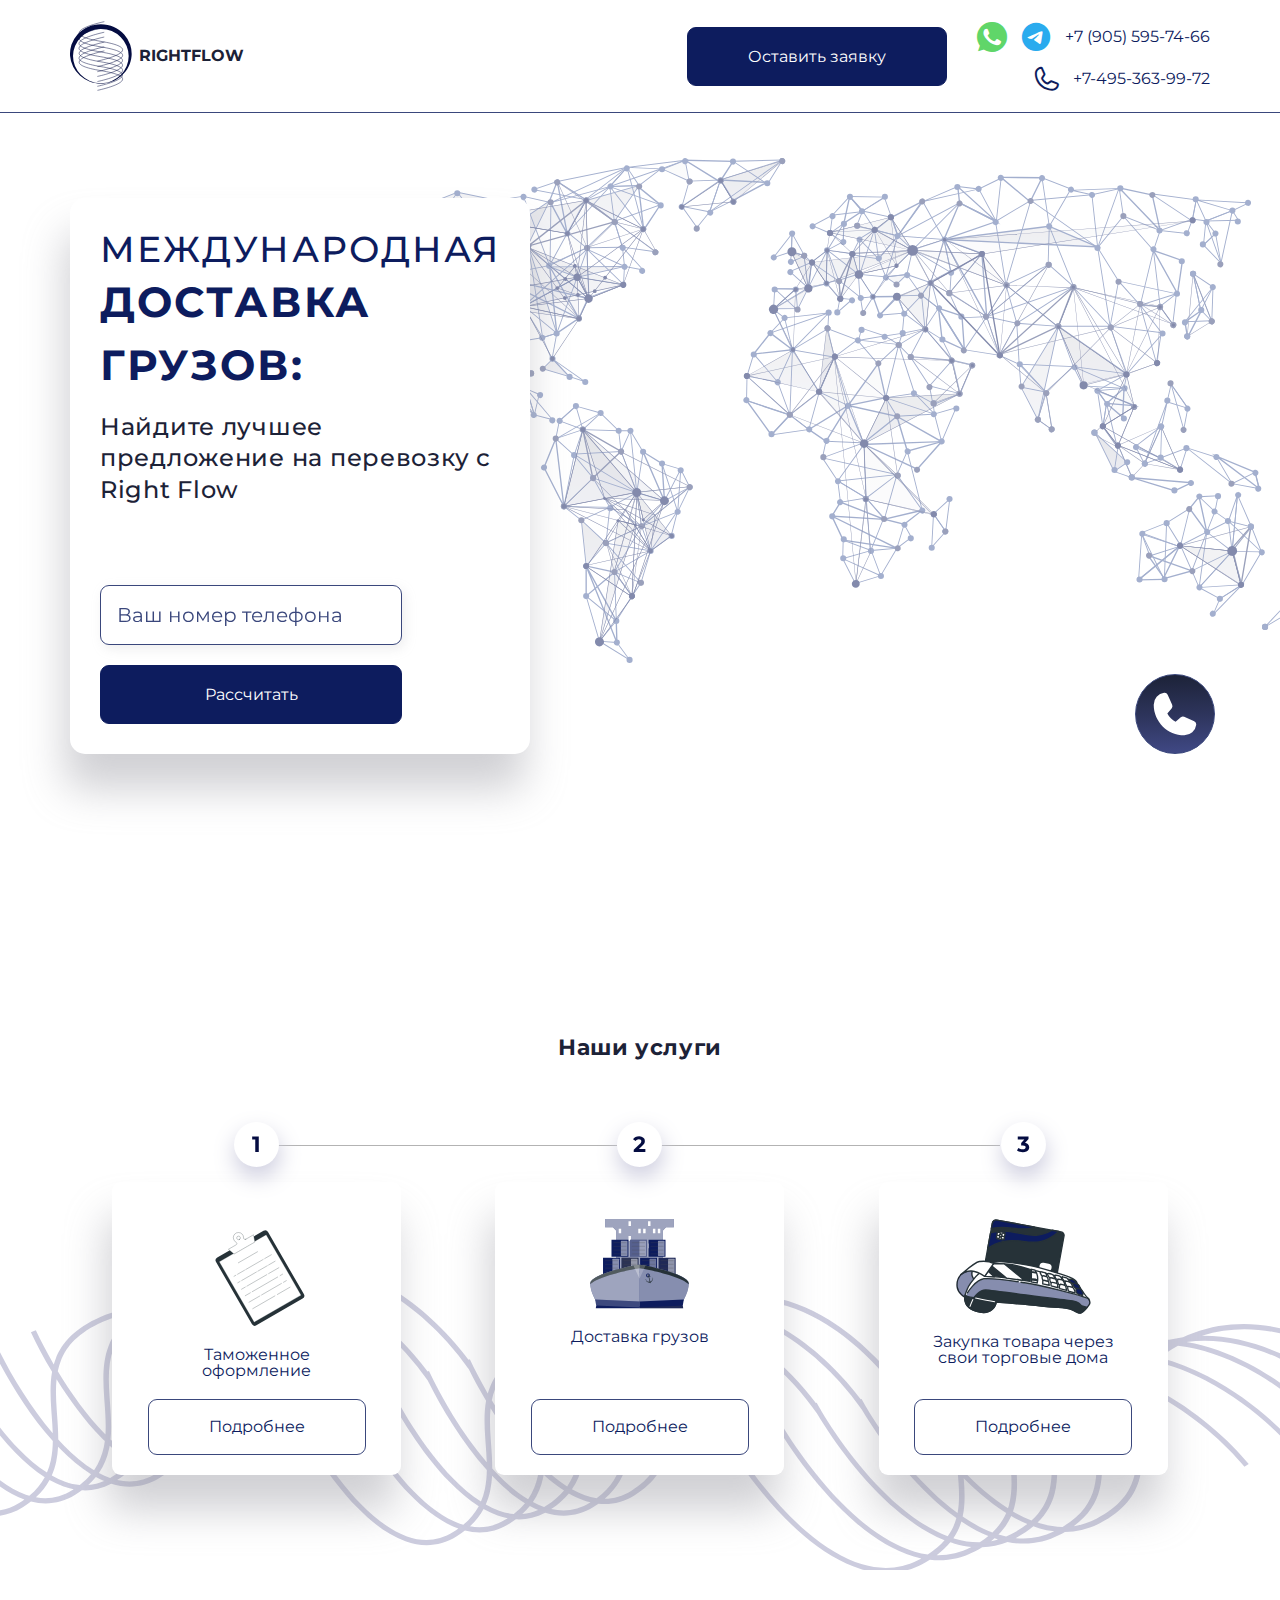
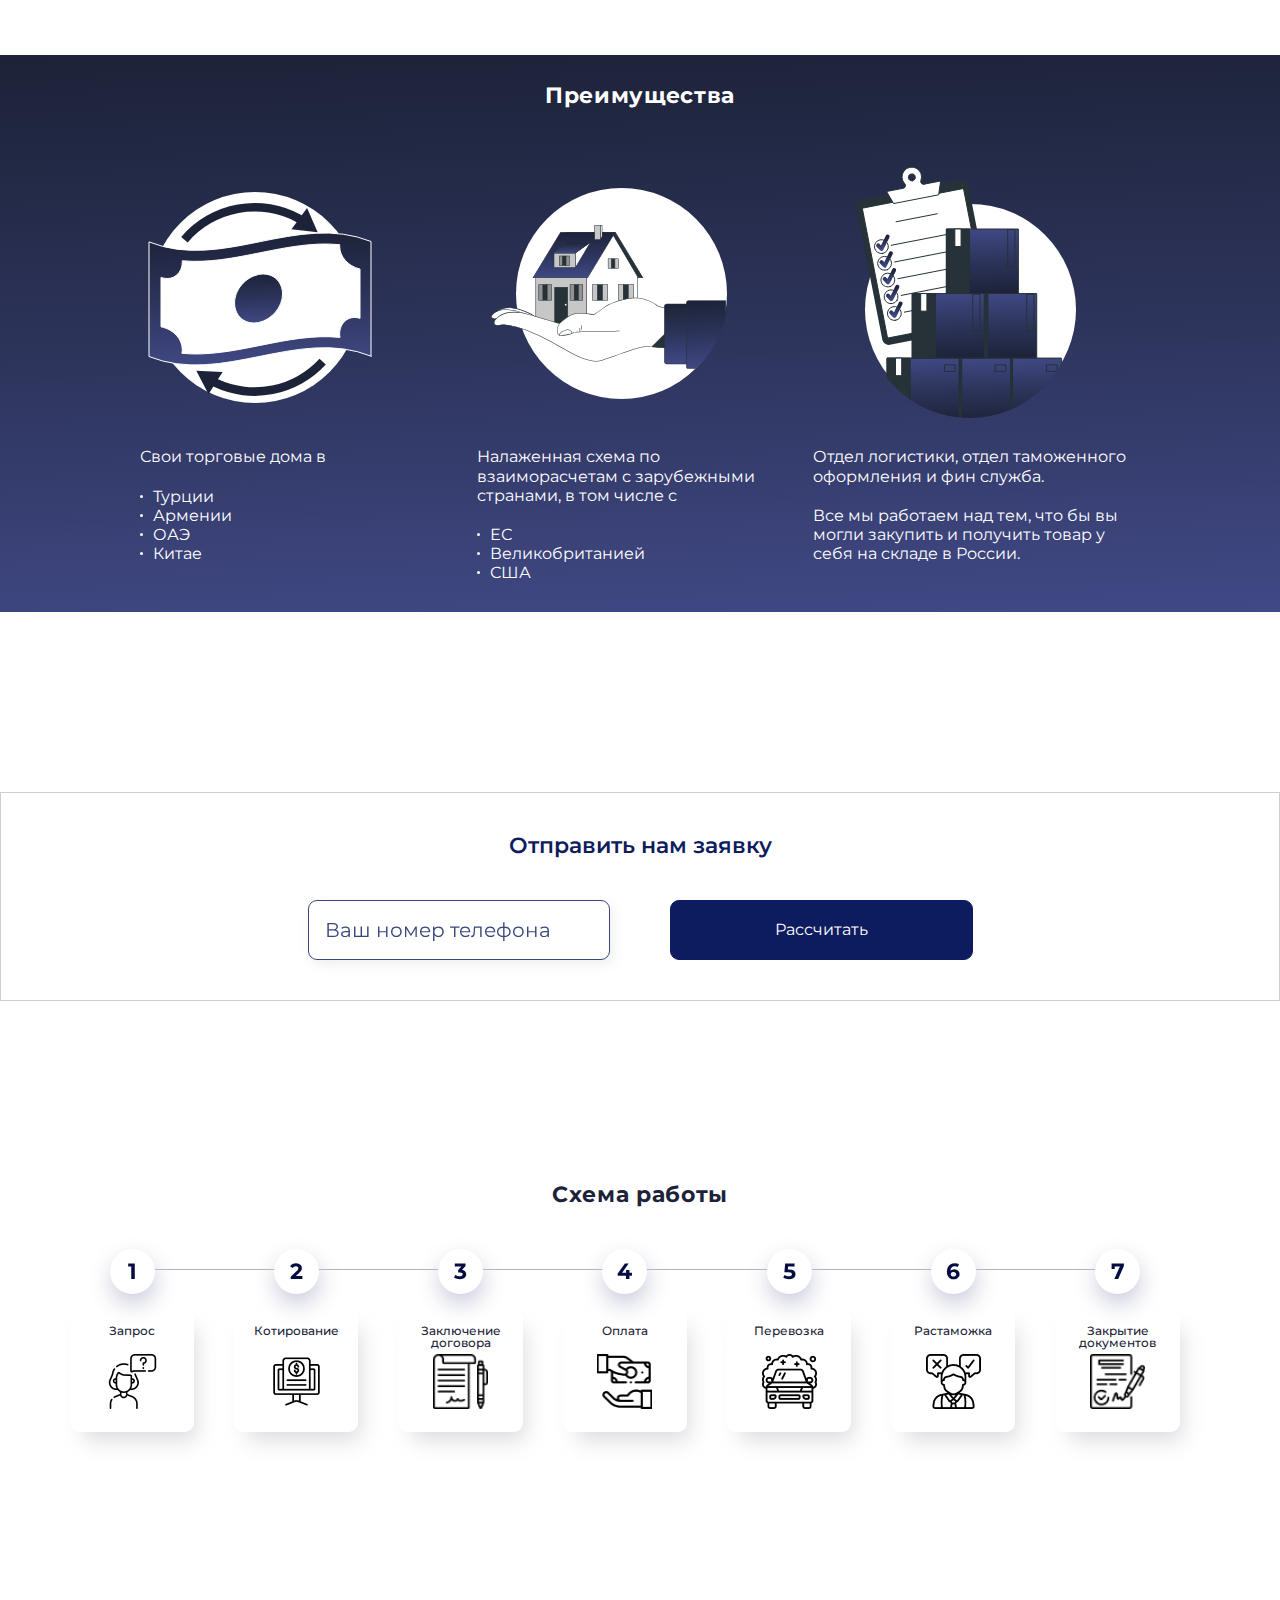
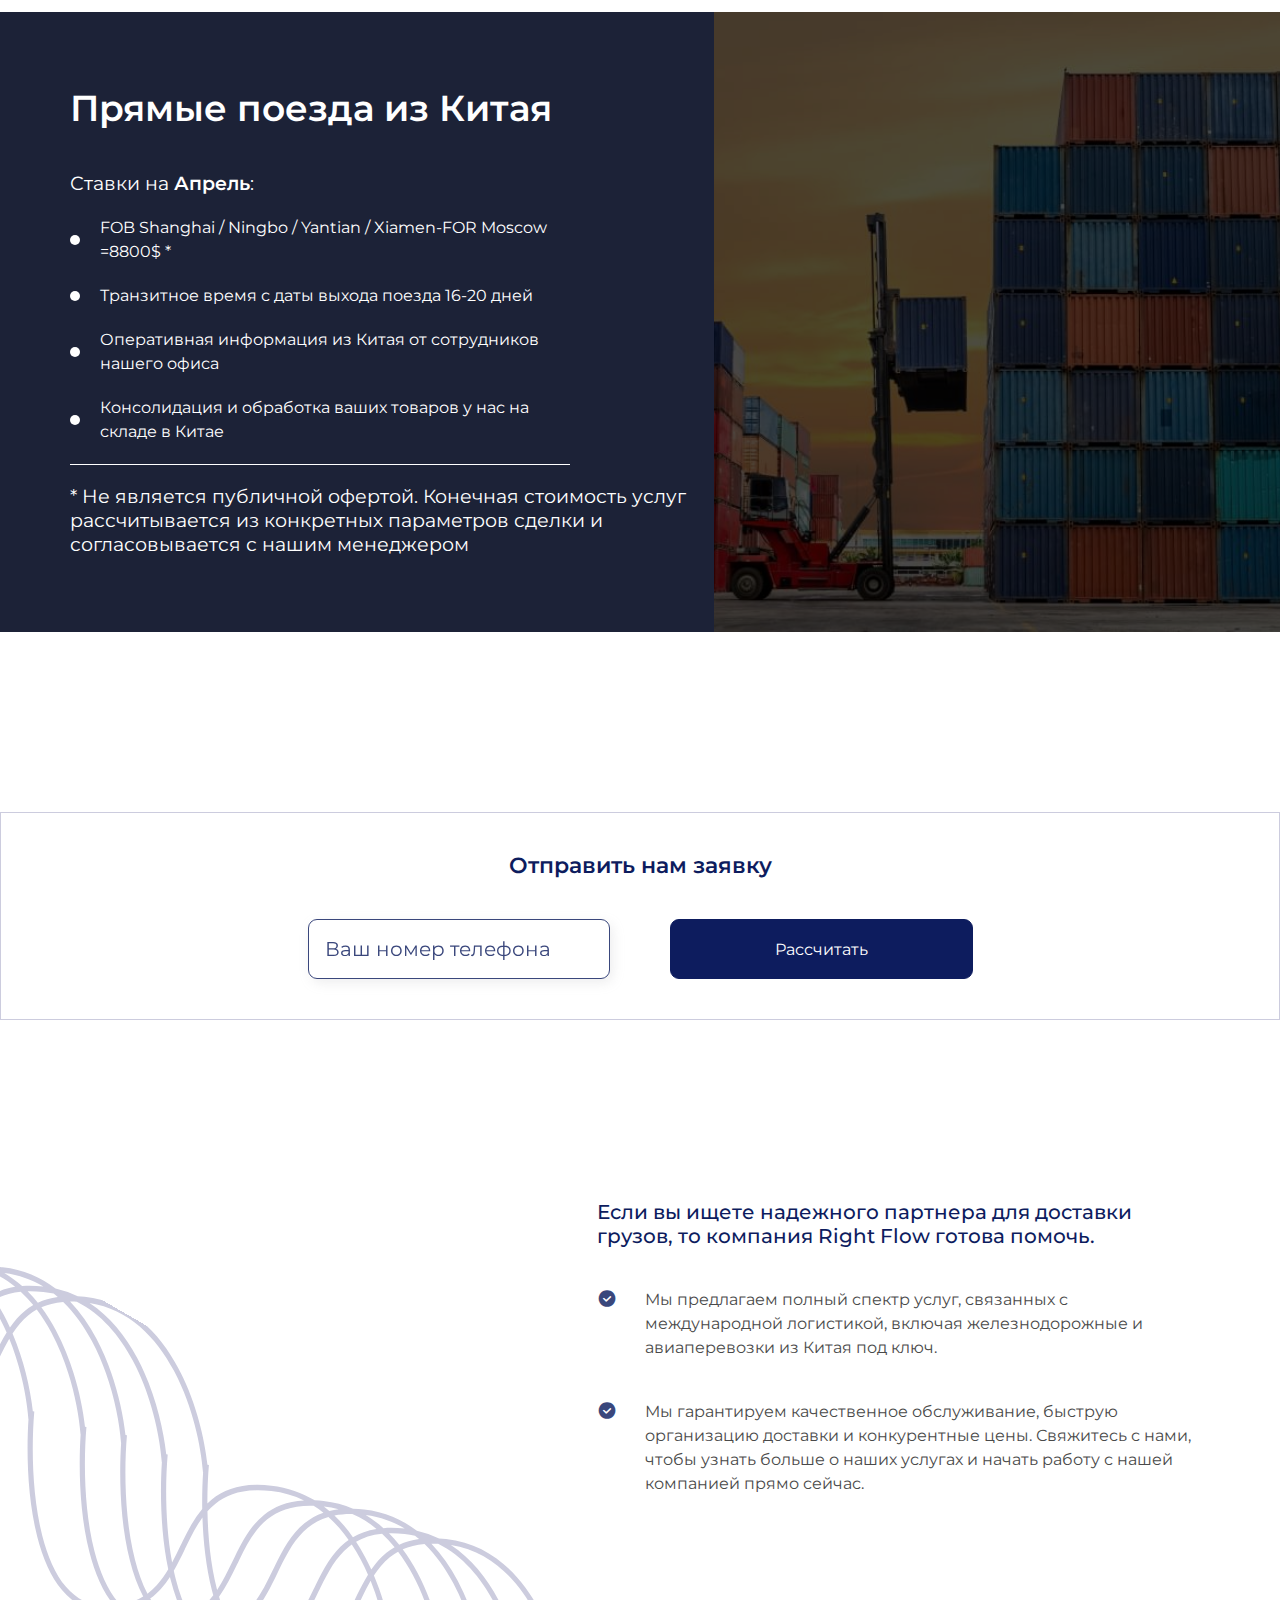
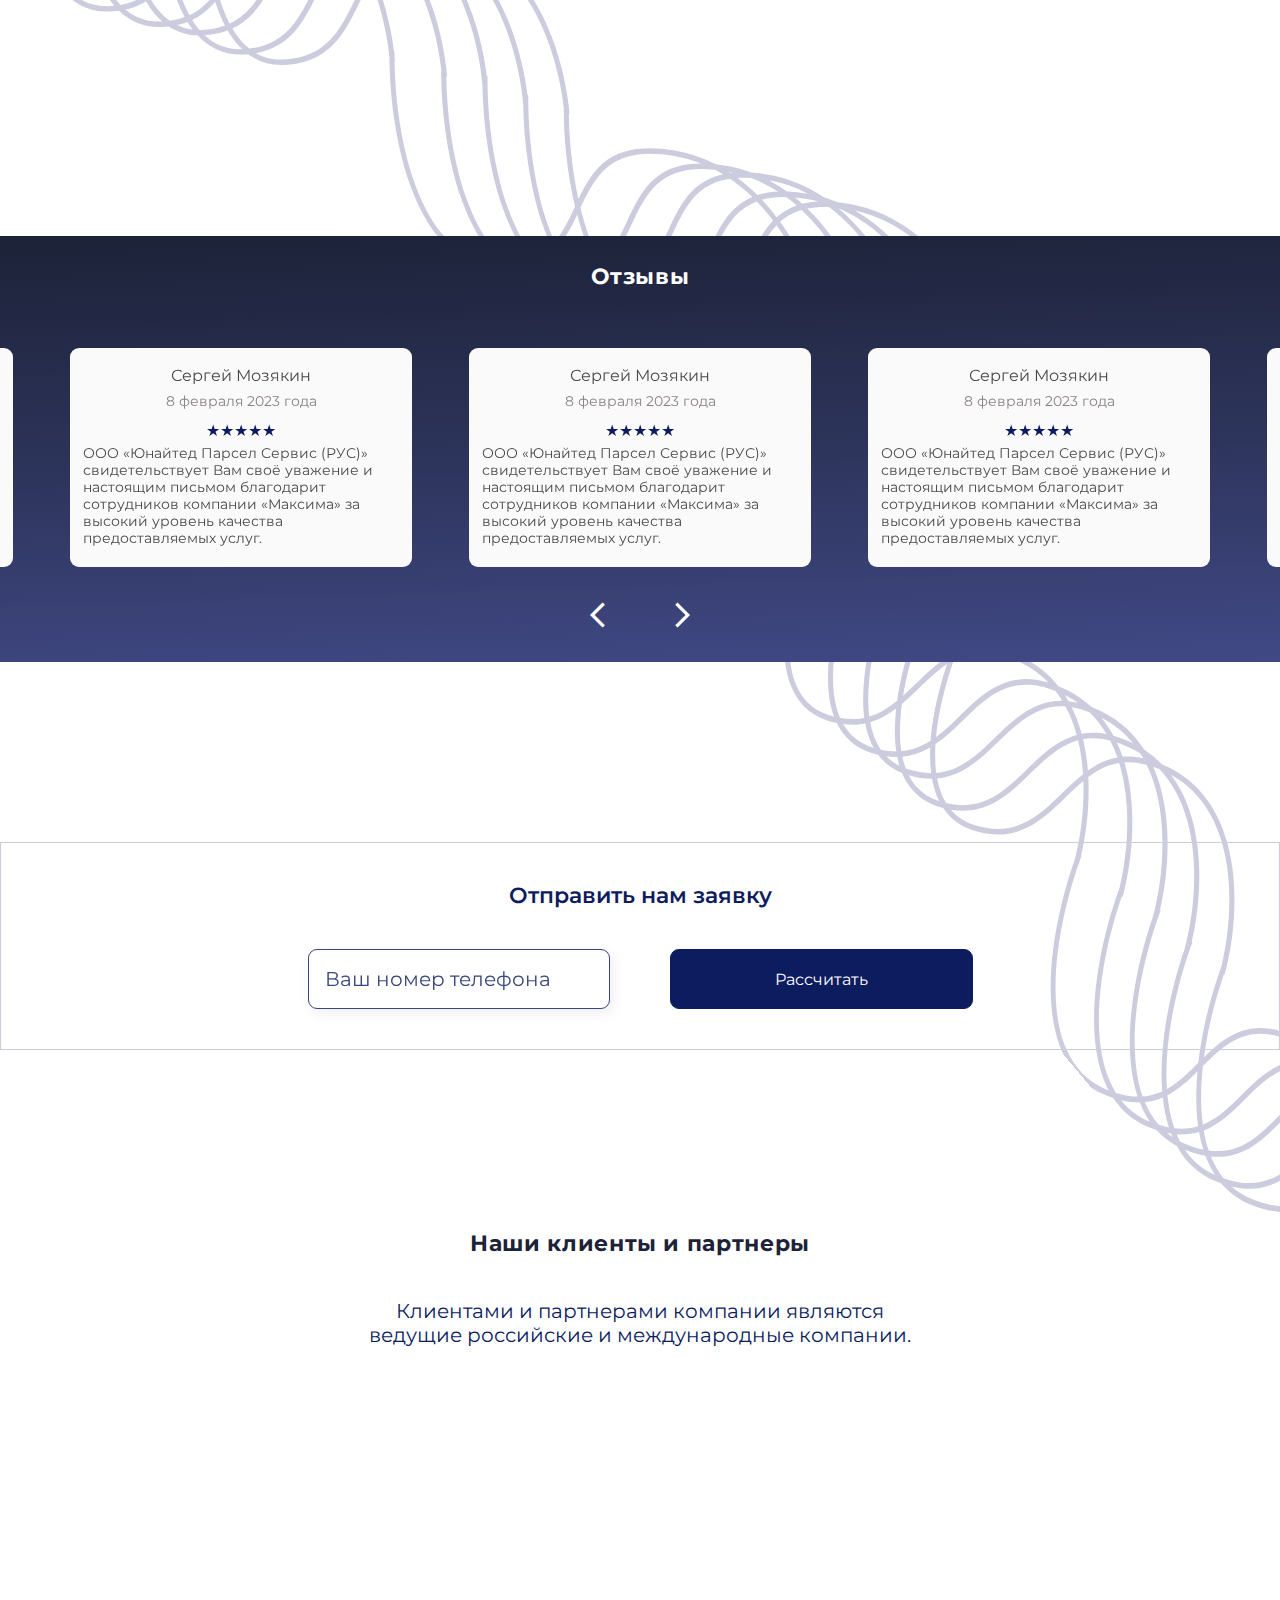
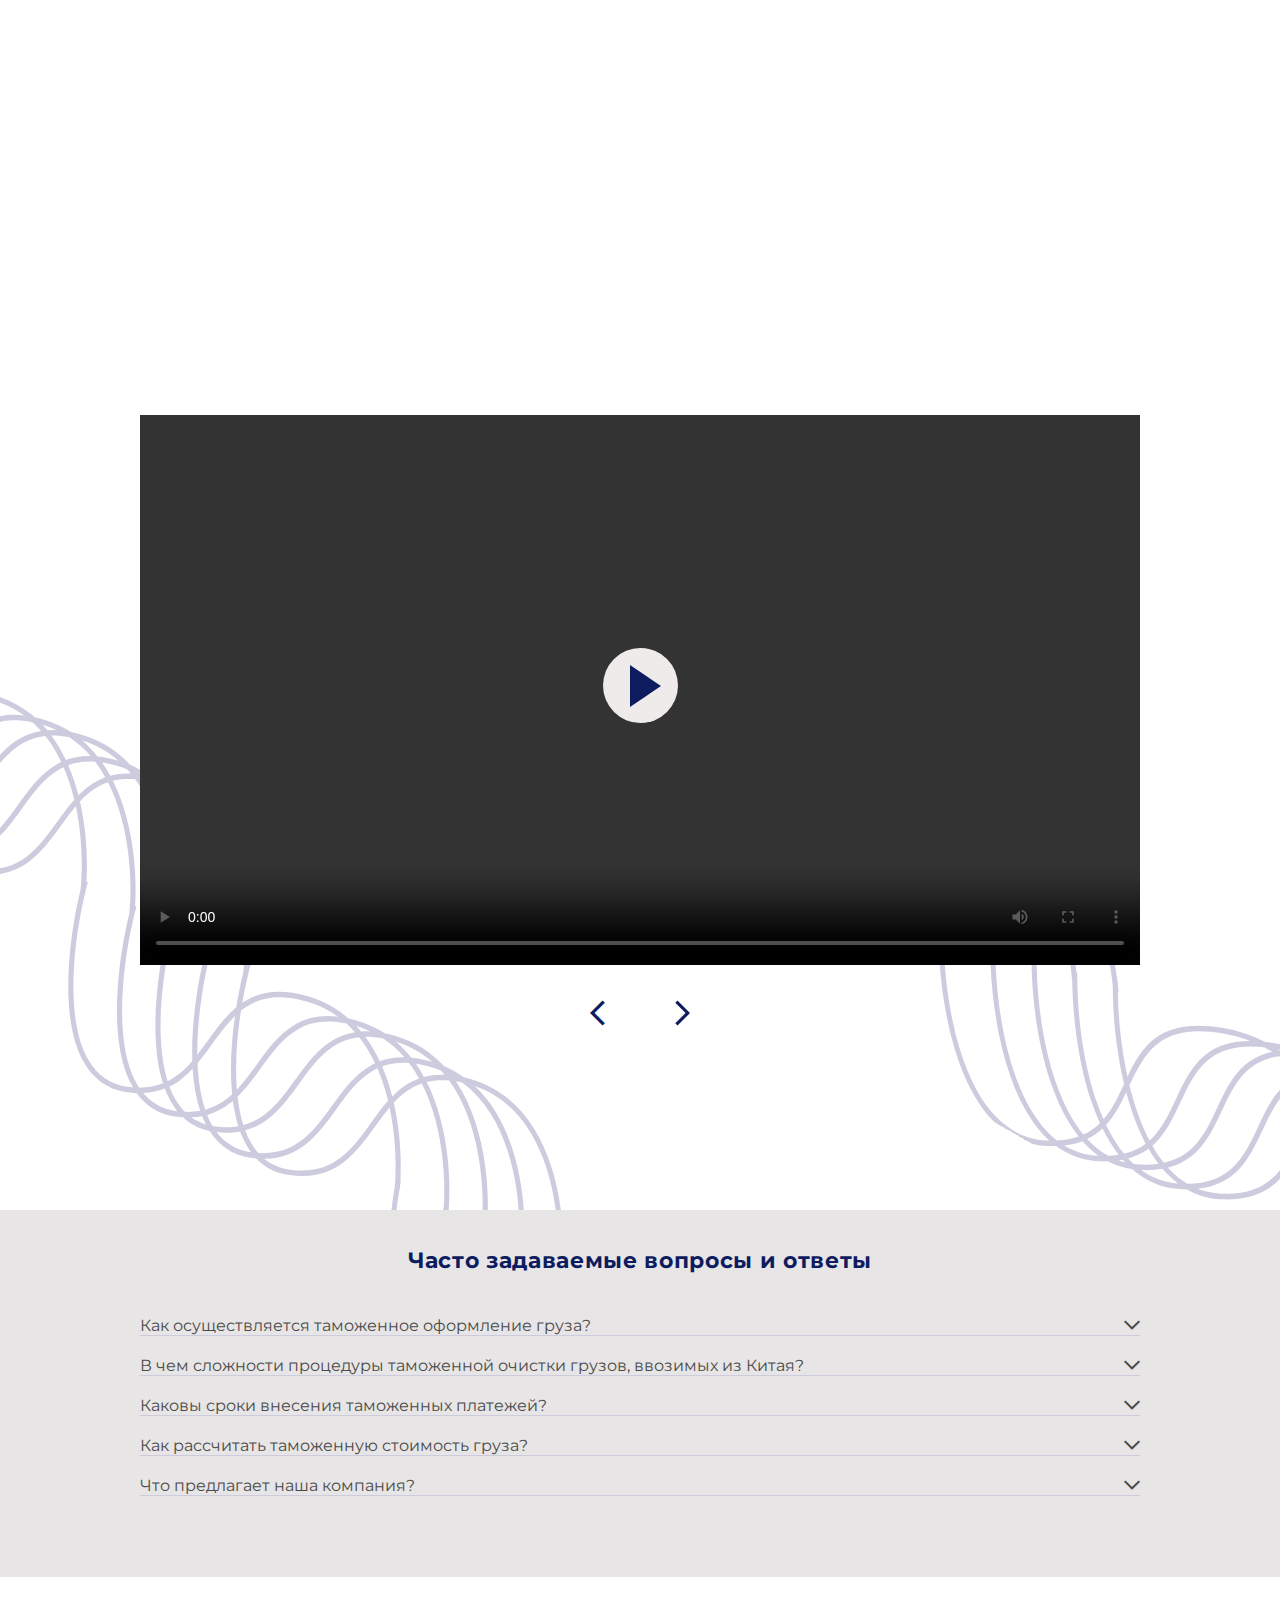
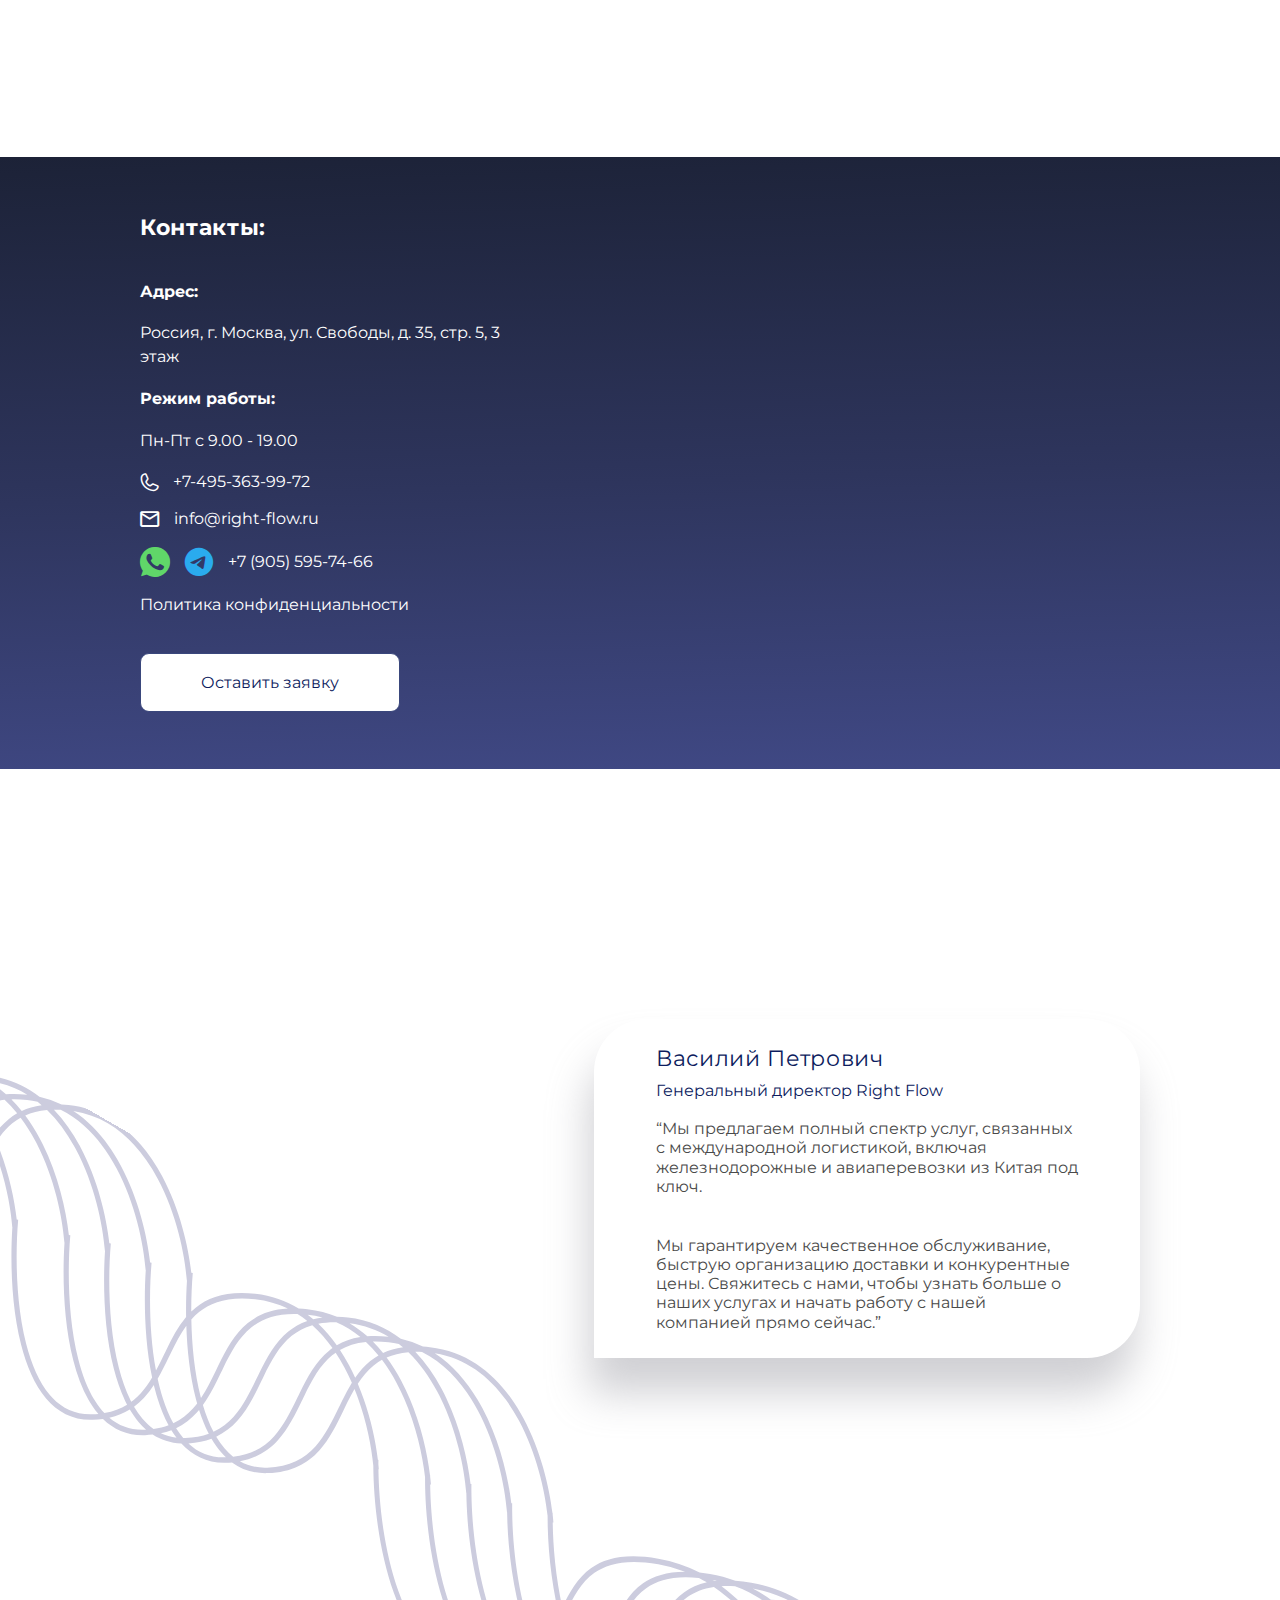
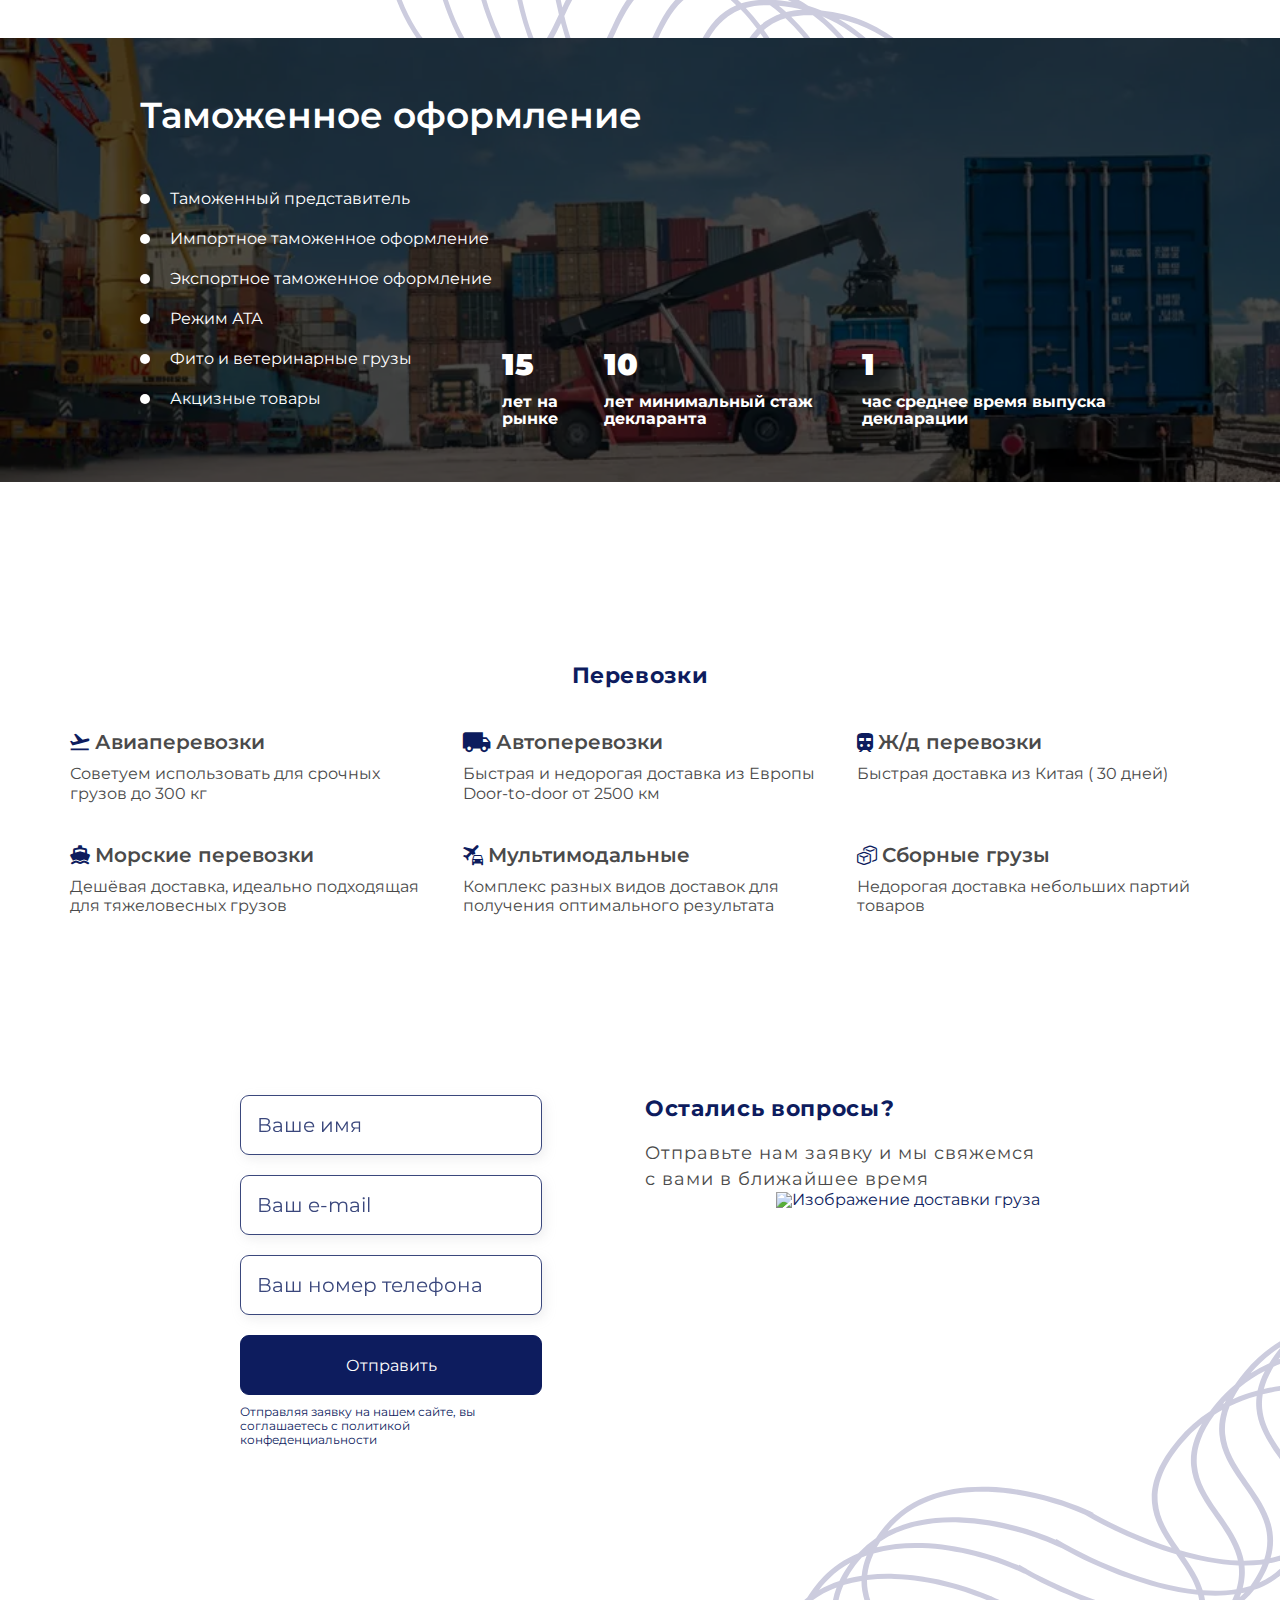
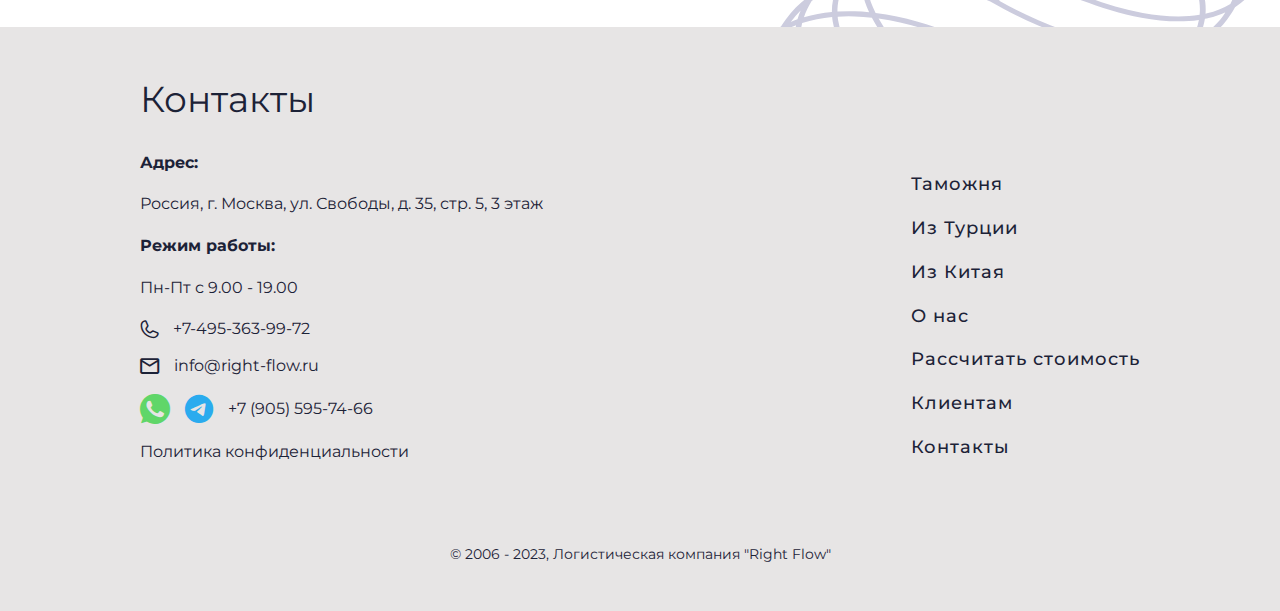
==== commit 6a95bcba: "new" ====
--- a/index.html
+++ b/index.html
@@ -6,14 +6,9 @@
 	<title>Главная</title>
 	<meta name="viewport" content="width=device-width, initial-scale=1.0">
 	<meta name="format-detection" content="telephone=no">
-	<style>
-		body {
-			opacity: 0;
-		}
-	</style>
-	<link rel="stylesheet" href="css/style.min.css?_v=20230515130314">
+	<!-- <style>body{opacity: 0;}</style> -->
+	<link rel="stylesheet" href="css/style.min.css?_v=20230521180116">
 	<link rel="shortcut icon" href="img/favicon.svg">
-	<meta name="robots" content="noindex, nofollow">
 	<meta name="theme-color" content="#3A477C">
 	<meta name="description" content="Описание страницы сайта.">
 	<meta name="keywords" content="Ключевые слова (10 шт)">
@@ -60,17 +55,17 @@
 					<h2 class="uslugi__title h2">Наши услуги</h2>
 					<ol class="uslugi__list counter lines bg bg-services">
 						<li class="uslugi__item">
-							<img src="img/main/service1.svg" class="uslugi__image" alt="Иконка услуги">
+							<img width="98" height="108" src="img/main/service1.svg" class="uslugi__image" alt="Иконка услуги">
 							<h3 class="uslugi__name">Таможенное оформление</h3>
 							<a href="#" class="uslugi__link btn-w">Подробнее</a>
 						</li>
 						<li class="uslugi__item">
-							<img src="img/main/service2.svg" class="uslugi__image" alt="Иконка услуги">
+							<img width="99" height="90" src="img/main/service2.svg" class="uslugi__image" alt="Иконка услуги">
 							<h3 class="uslugi__name">Доставка грузов</h3>
 							<a href="#" class="uslugi__link btn-w">Подробнее</a>
 						</li>
 						<li class="uslugi__item">
-							<img src="img/main/service3.svg" class="uslugi__image" alt="Иконка услуги">
+							<img width="135" height="95" src="img/main/service3.svg" class="uslugi__image" alt="Иконка услуги">
 							<h3 class="uslugi__name">Закупка товара через свои торговые дома</h3>
 							<a href="#" class="uslugi__link btn-w">Подробнее</a>
 						</li>
@@ -168,7 +163,14 @@
 					</ul>
 					<p class="trains__text">* Не является публичной офертой. Конечная стоимость услуг рассчитывается из конкретных параметров сделки и согласовывается с нашим менеджером</p>
 				</div>
-				<div class="trains__image"><picture><source srcset="img/main/transport.webp" type="image/webp"><img src="img/main/transport.jpg" alt="Изображение грузоперевозок"></picture></div>
+				<div class="trains__image">
+
+					<img src="img/main/transport.jpg" srcset="img/main/transport-small.jpg 320w,
+			img/main/transport-small.jpg 640w,
+      img/main/transport.jpg 1024w" sizes="(max-width: 600px) 300px,
+			(max-width: 900px) 600px,
+			1024px" alt="Изображение грузоперевозок">
+				</div>
 			</section>
 			<section class="form">
 				<h2 class="form__title">Отправить нам заявку</h2>
@@ -515,7 +517,7 @@
 	</div>
 
 
-	<script src="js/app.min.js?_v=20230515130314"></script>
+	<script src="js/app.min.js?_v=20230521180116"></script>
 </body>
 
 </html>